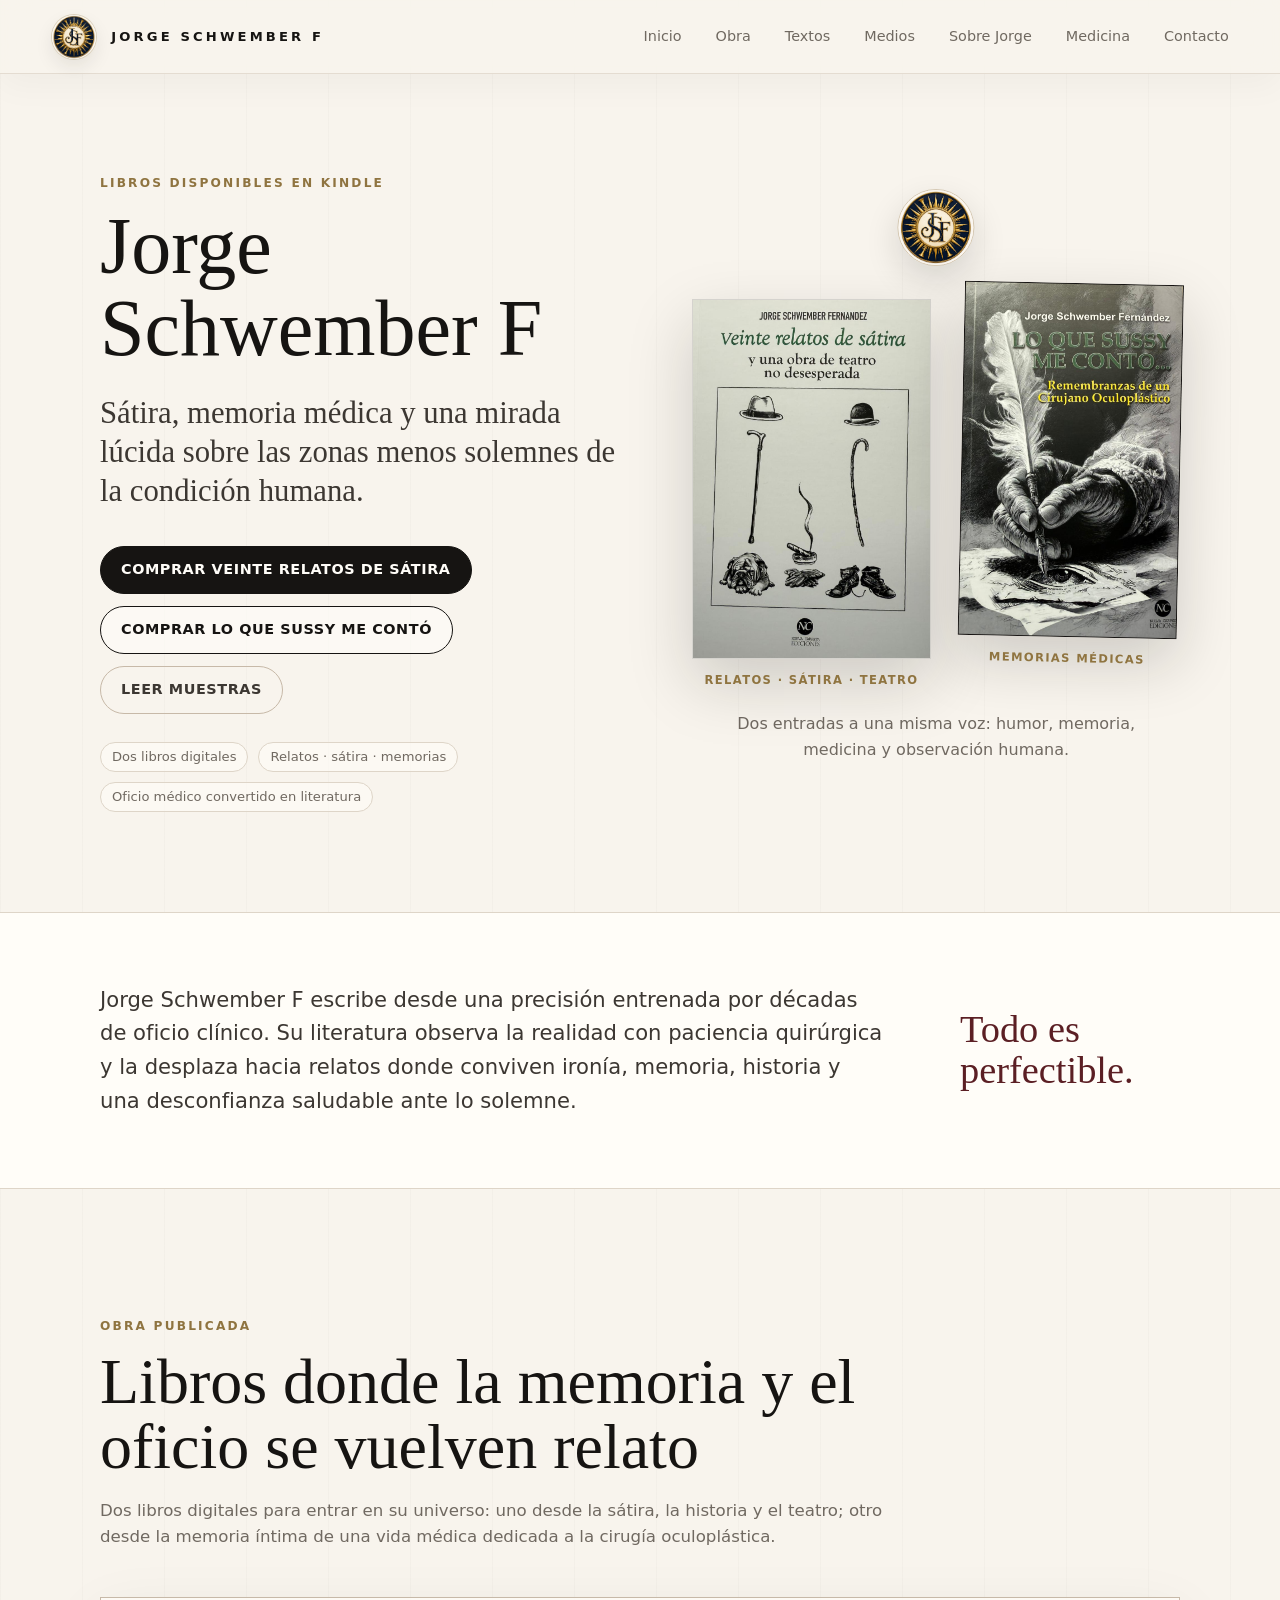
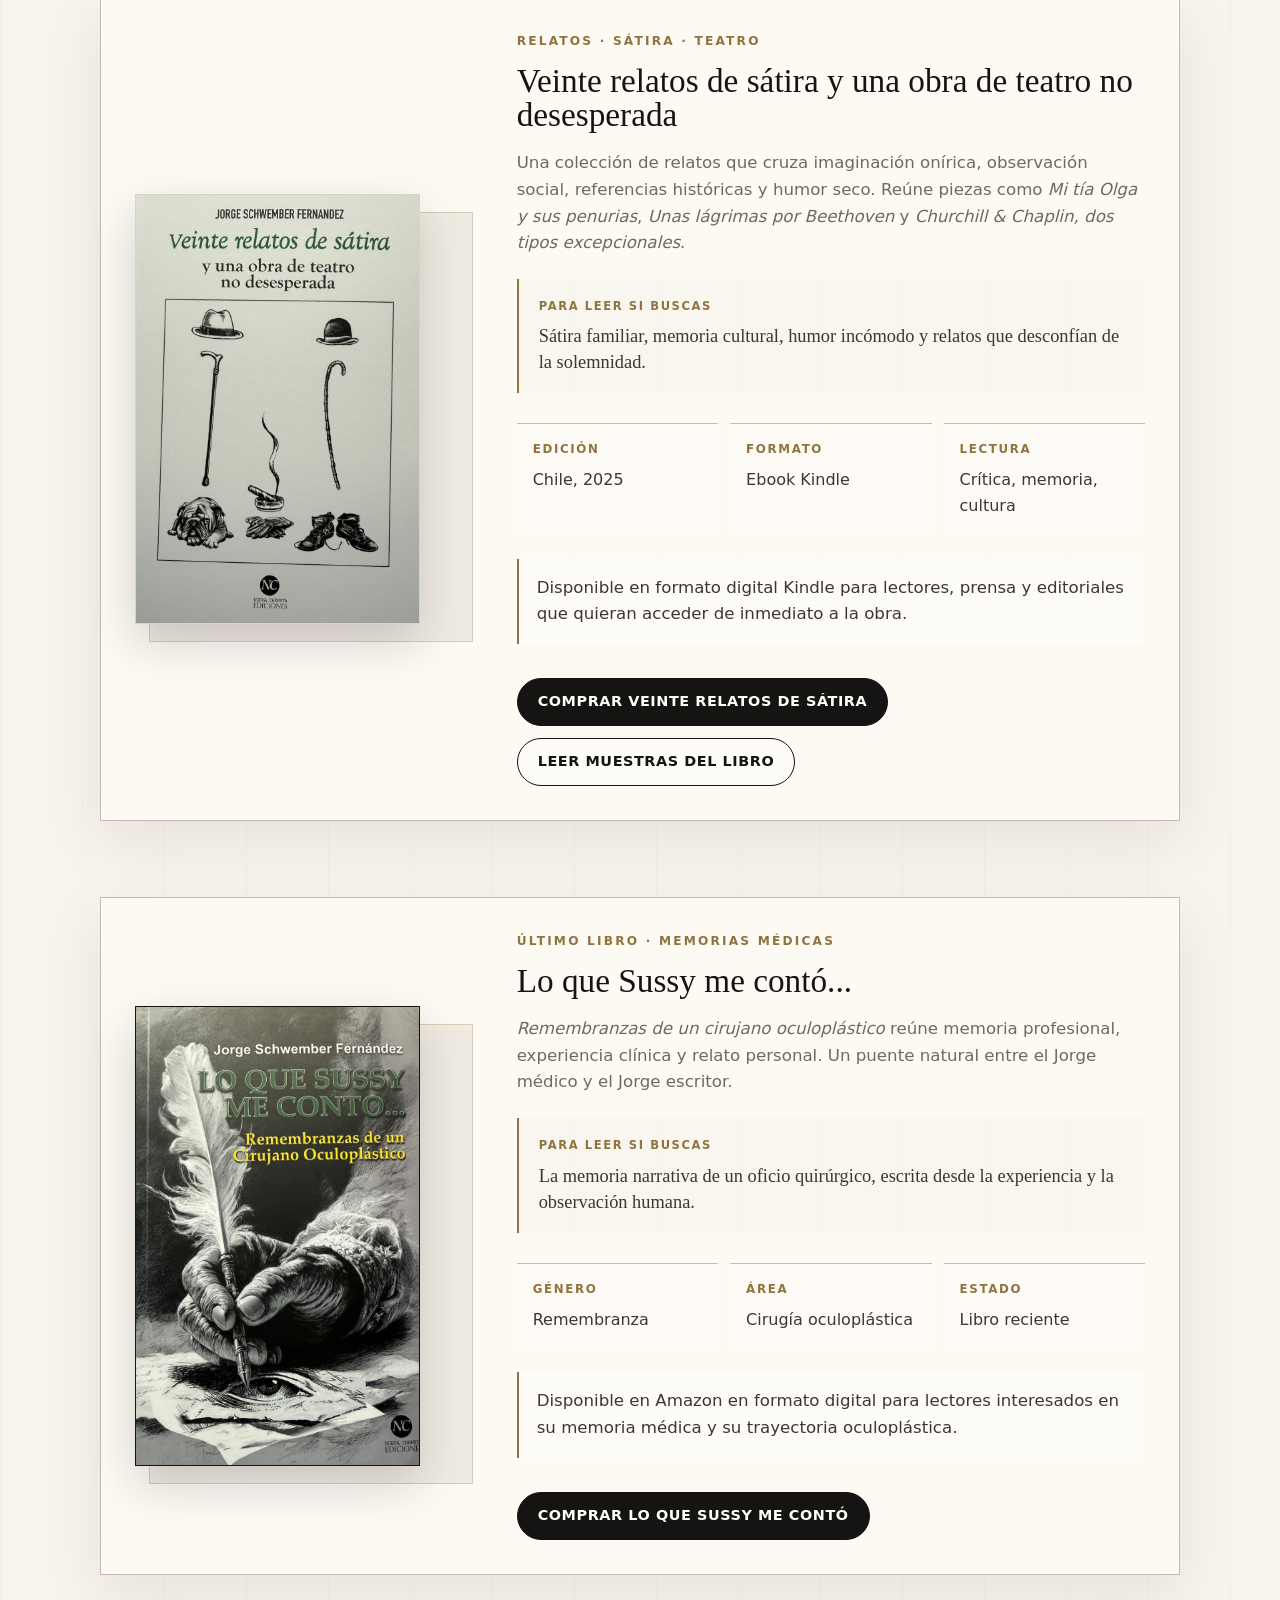
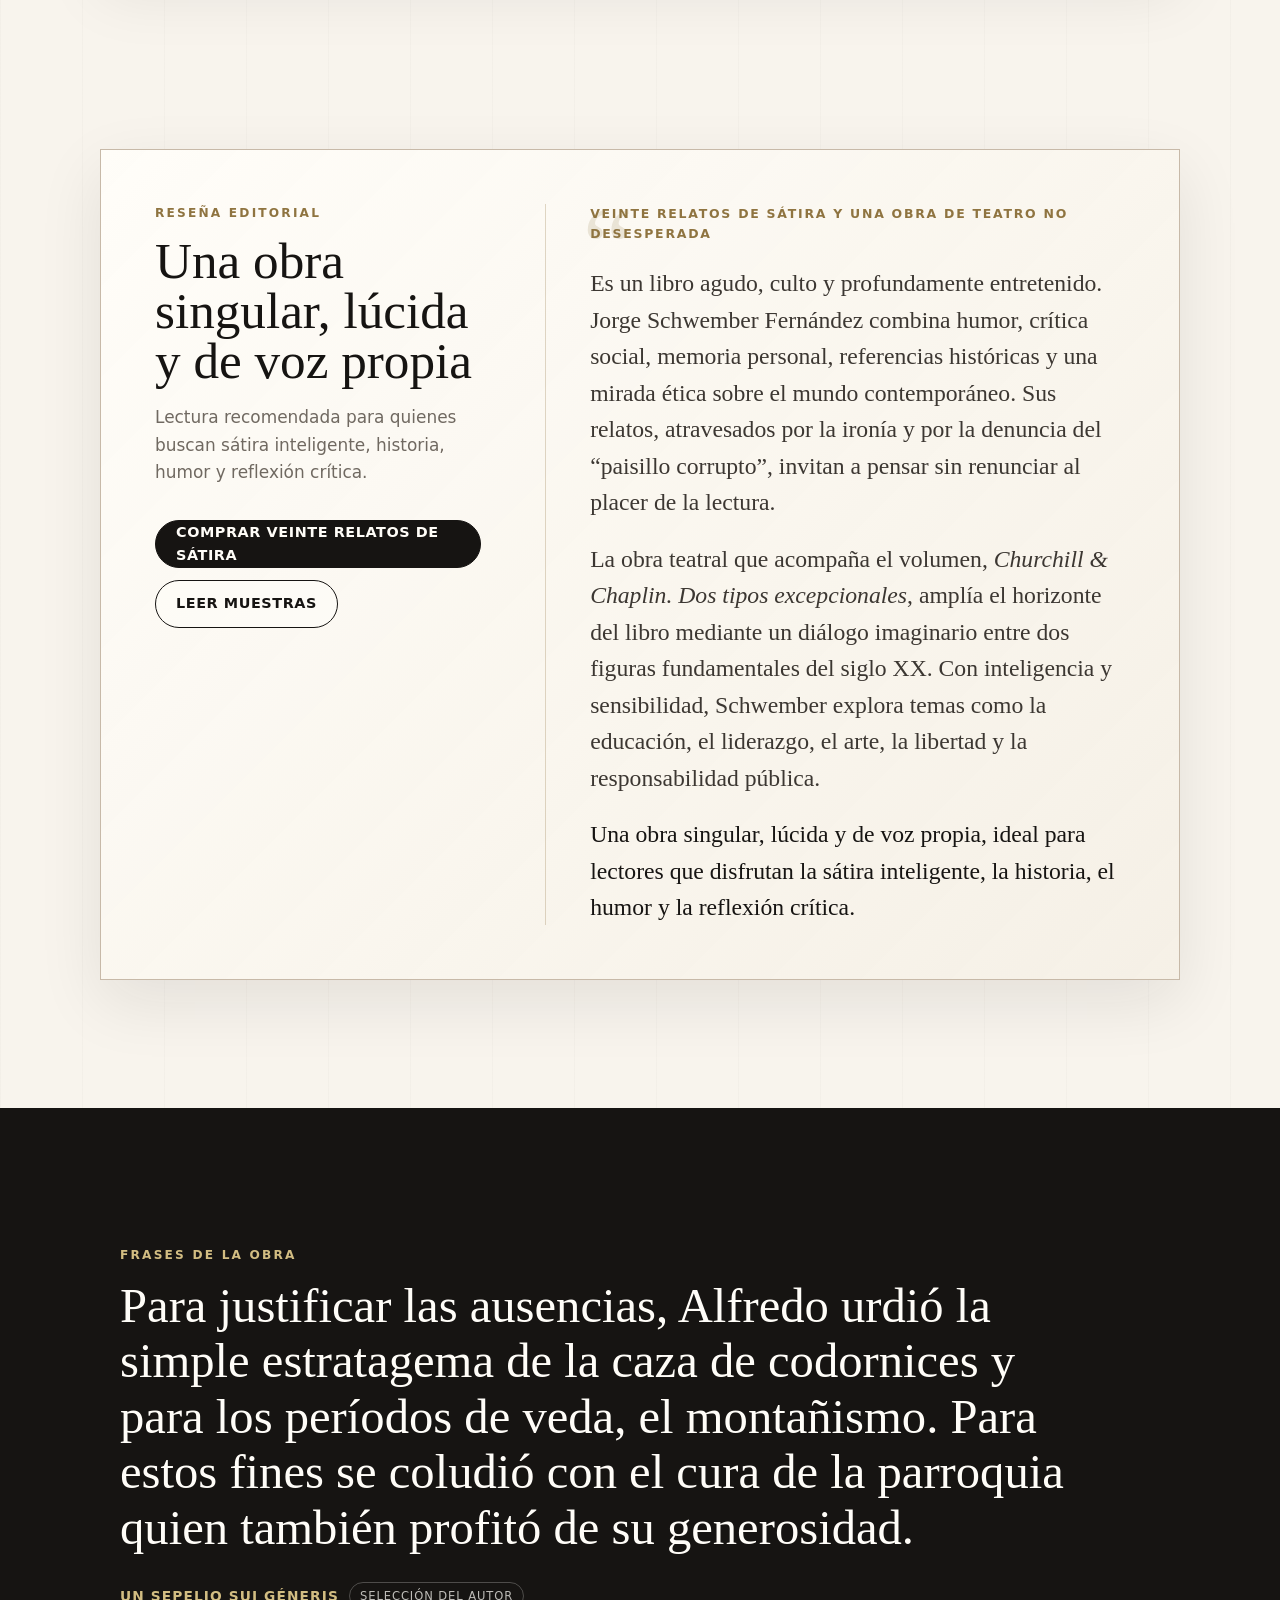
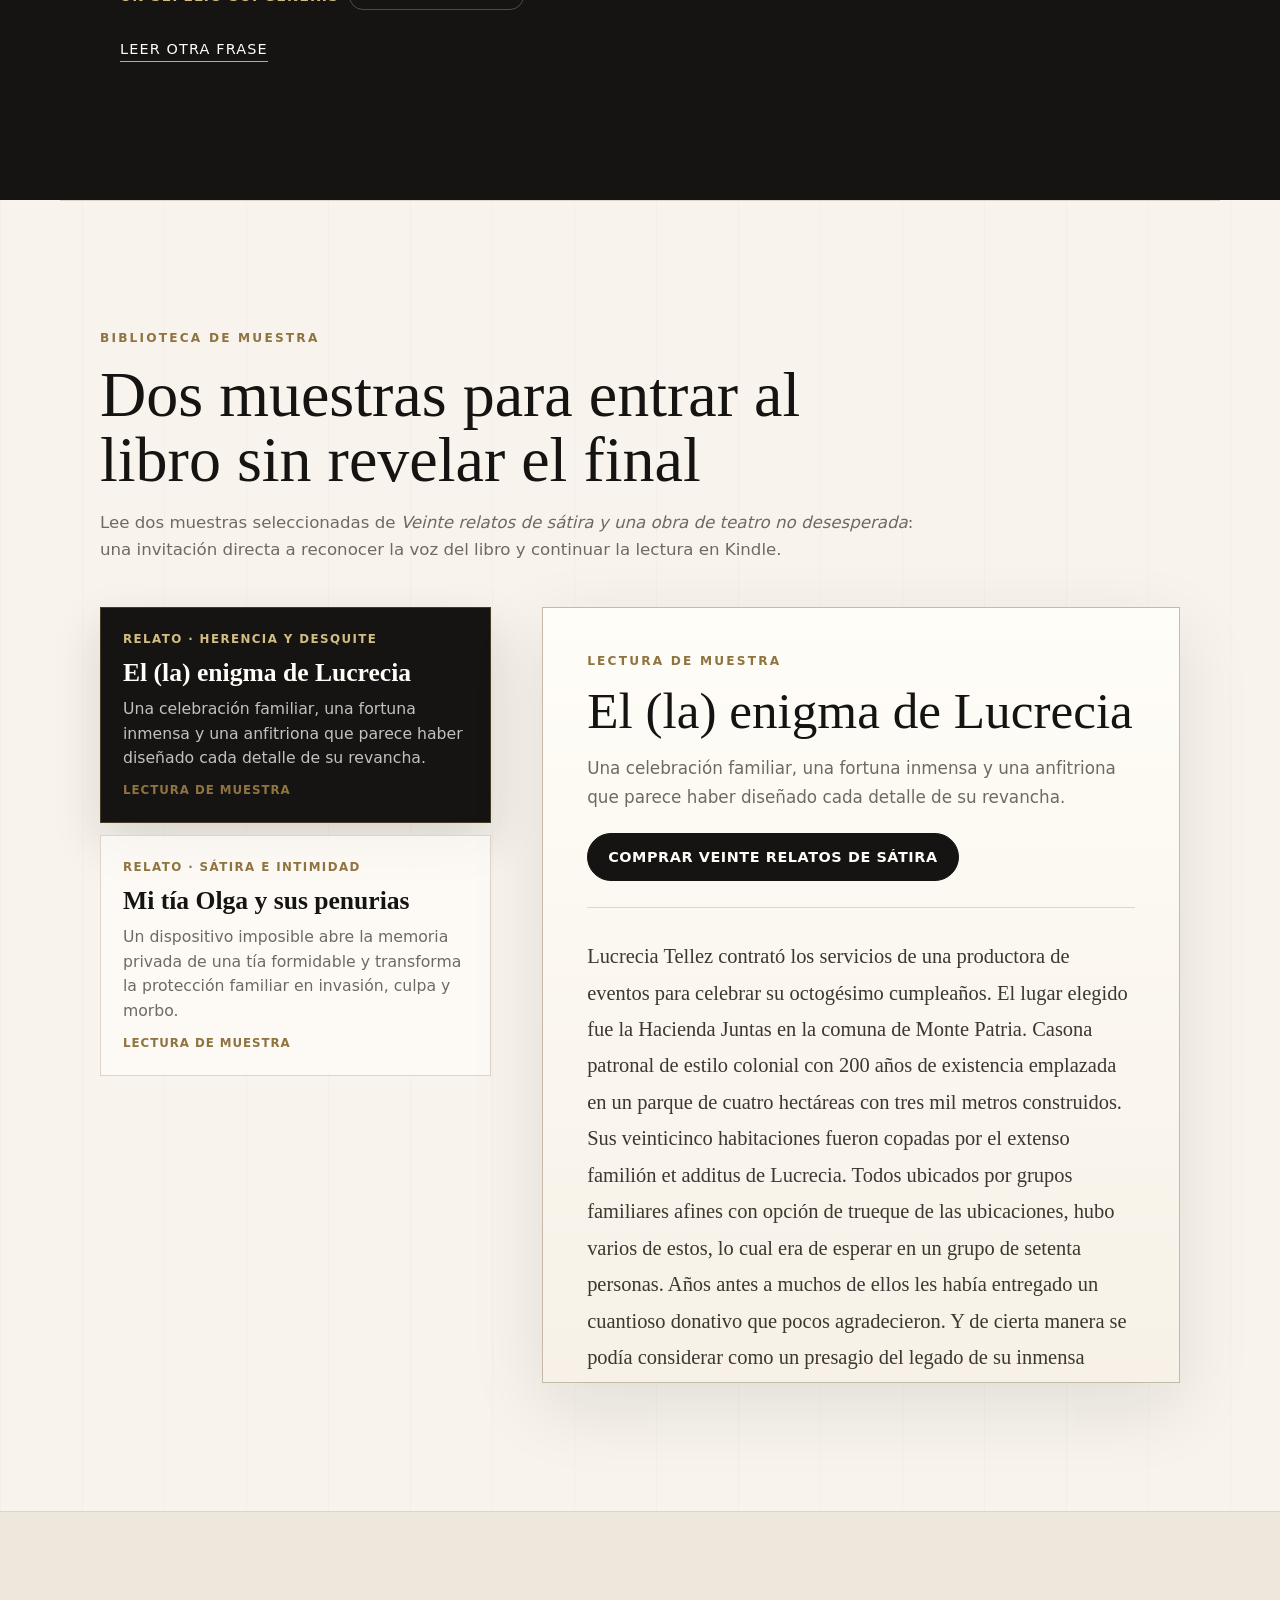
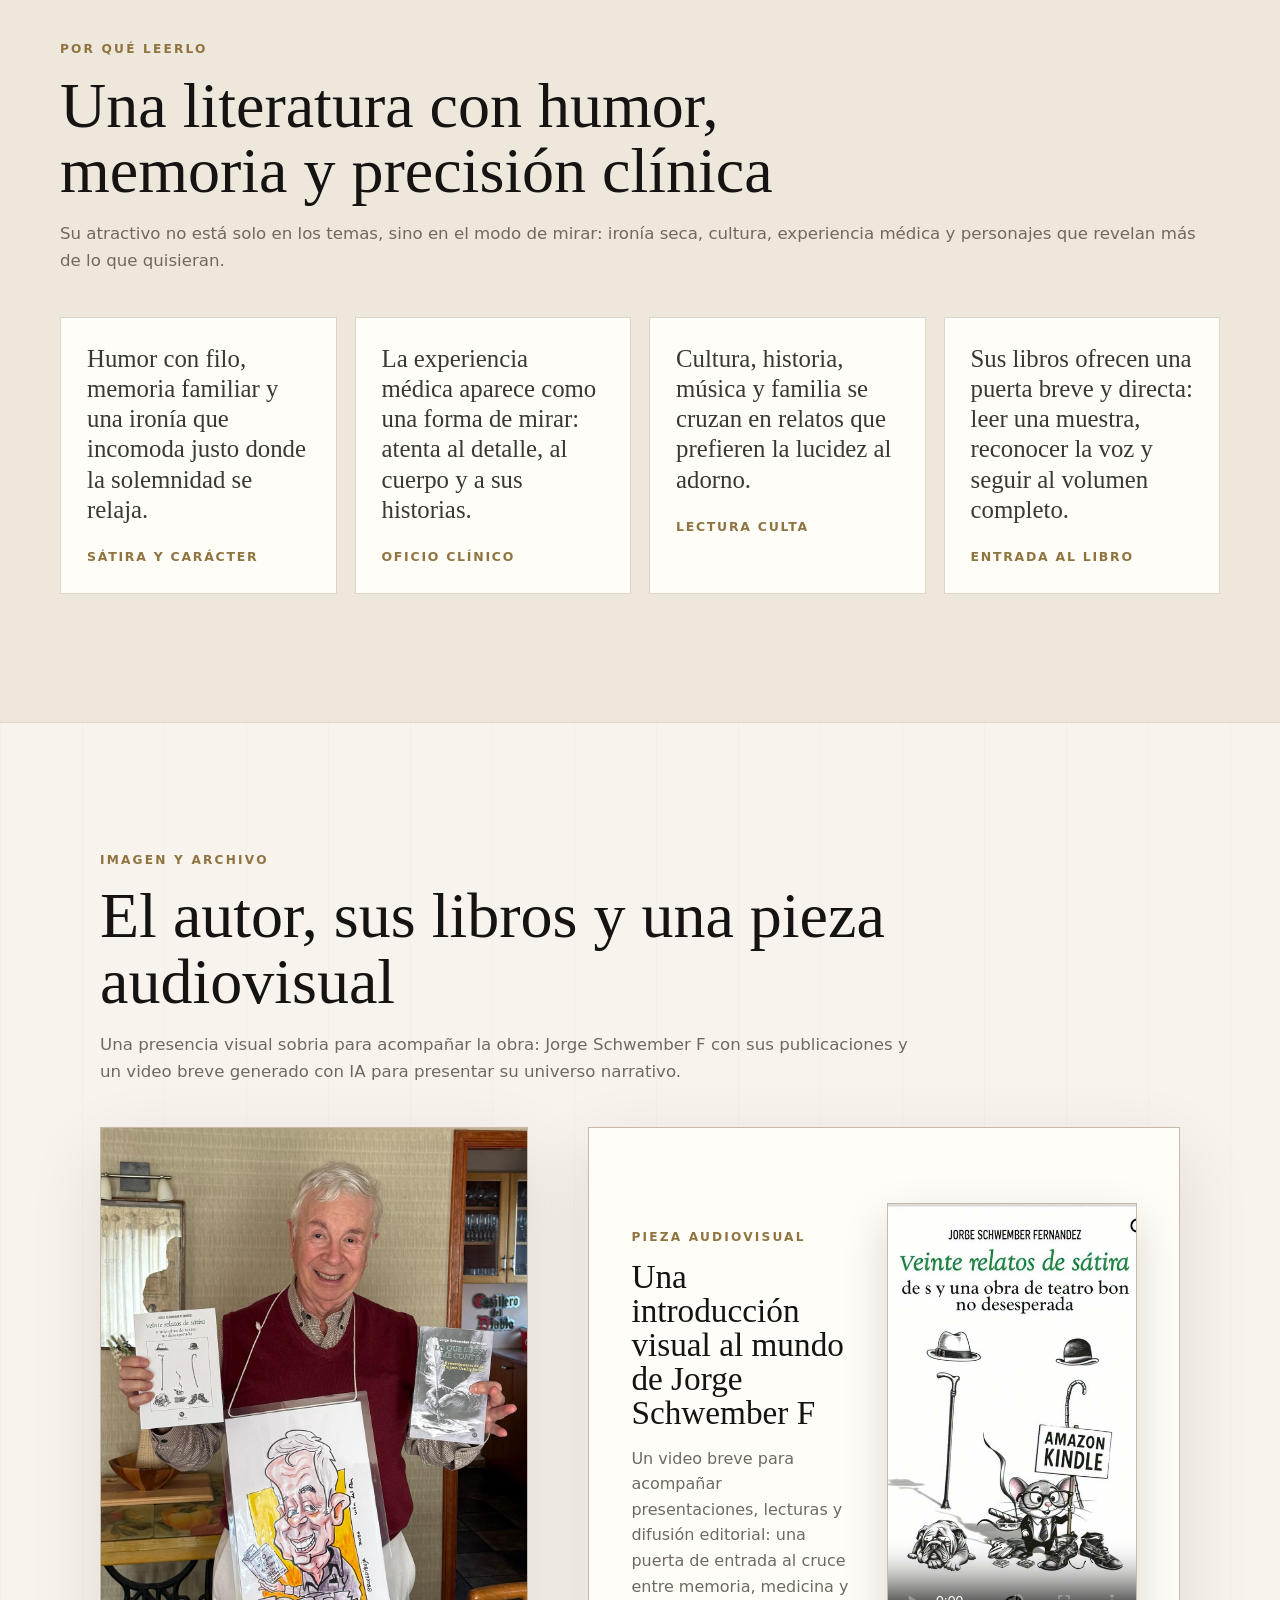
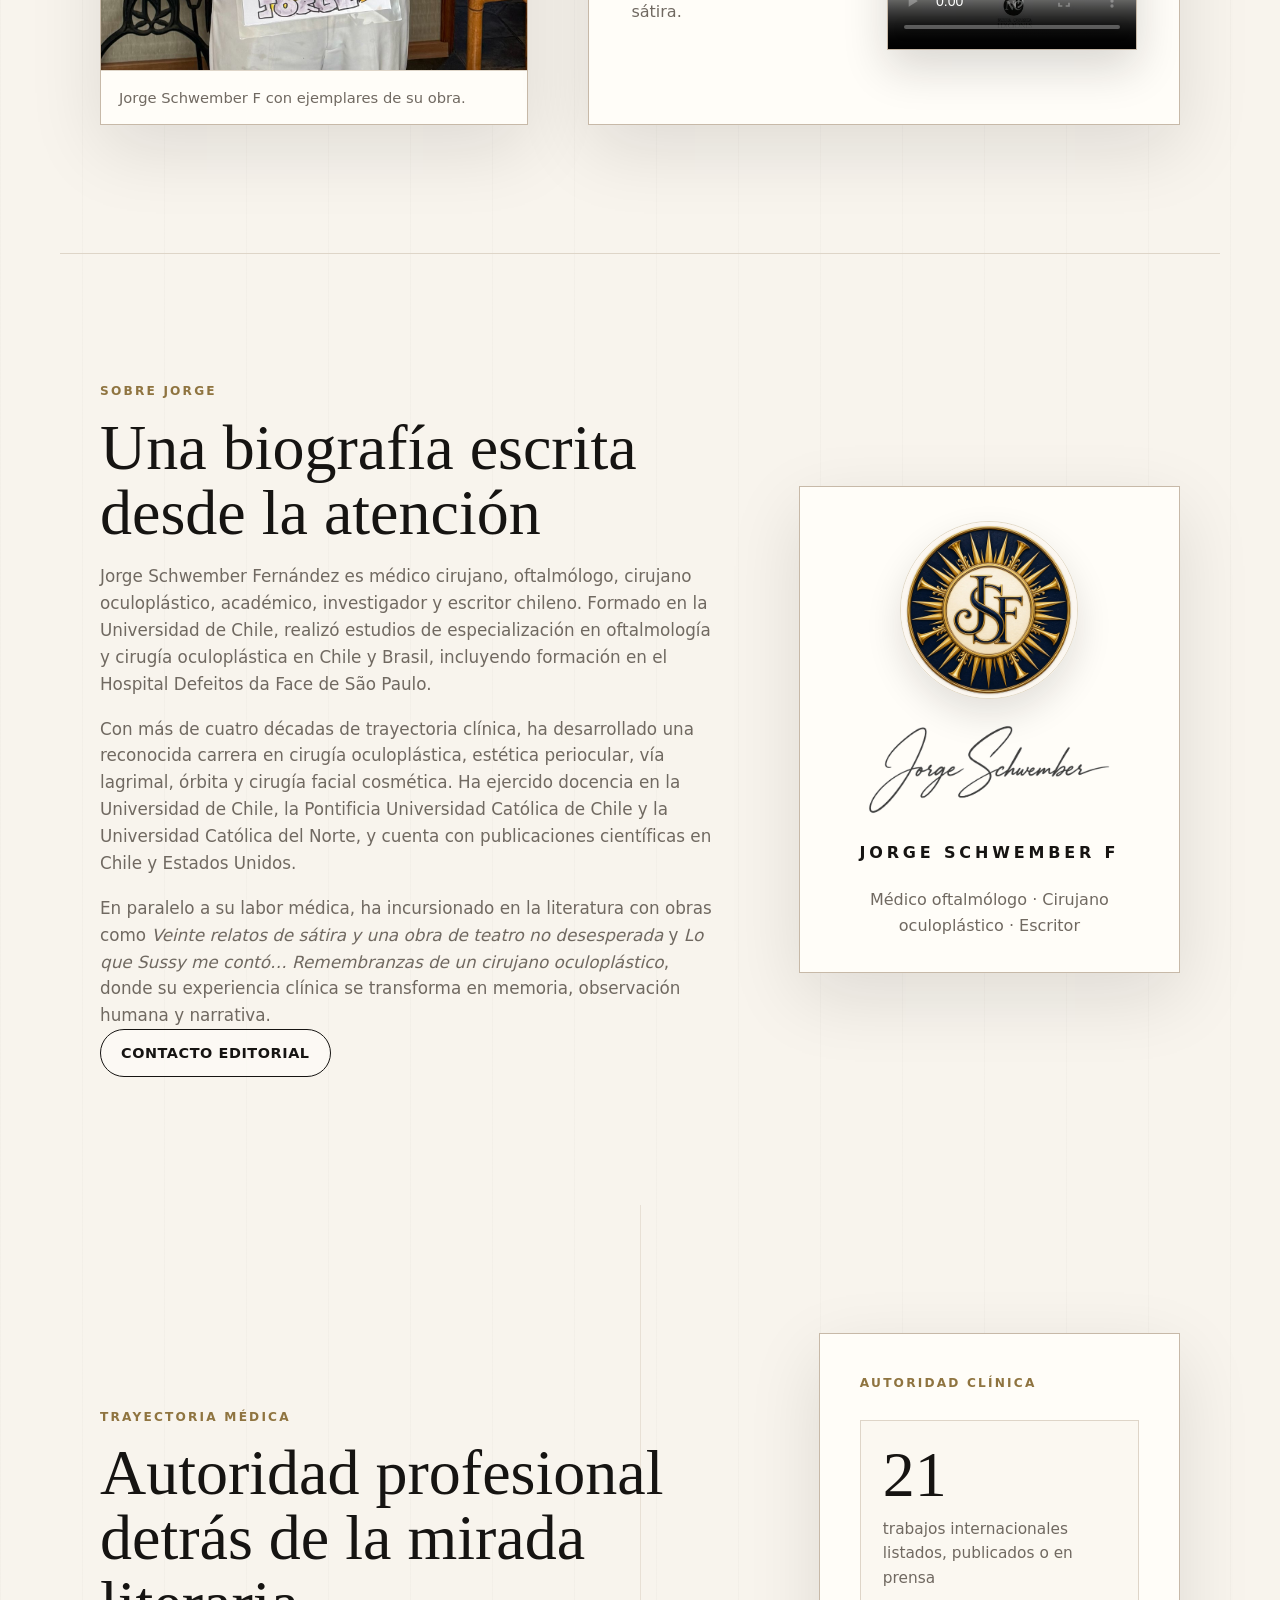
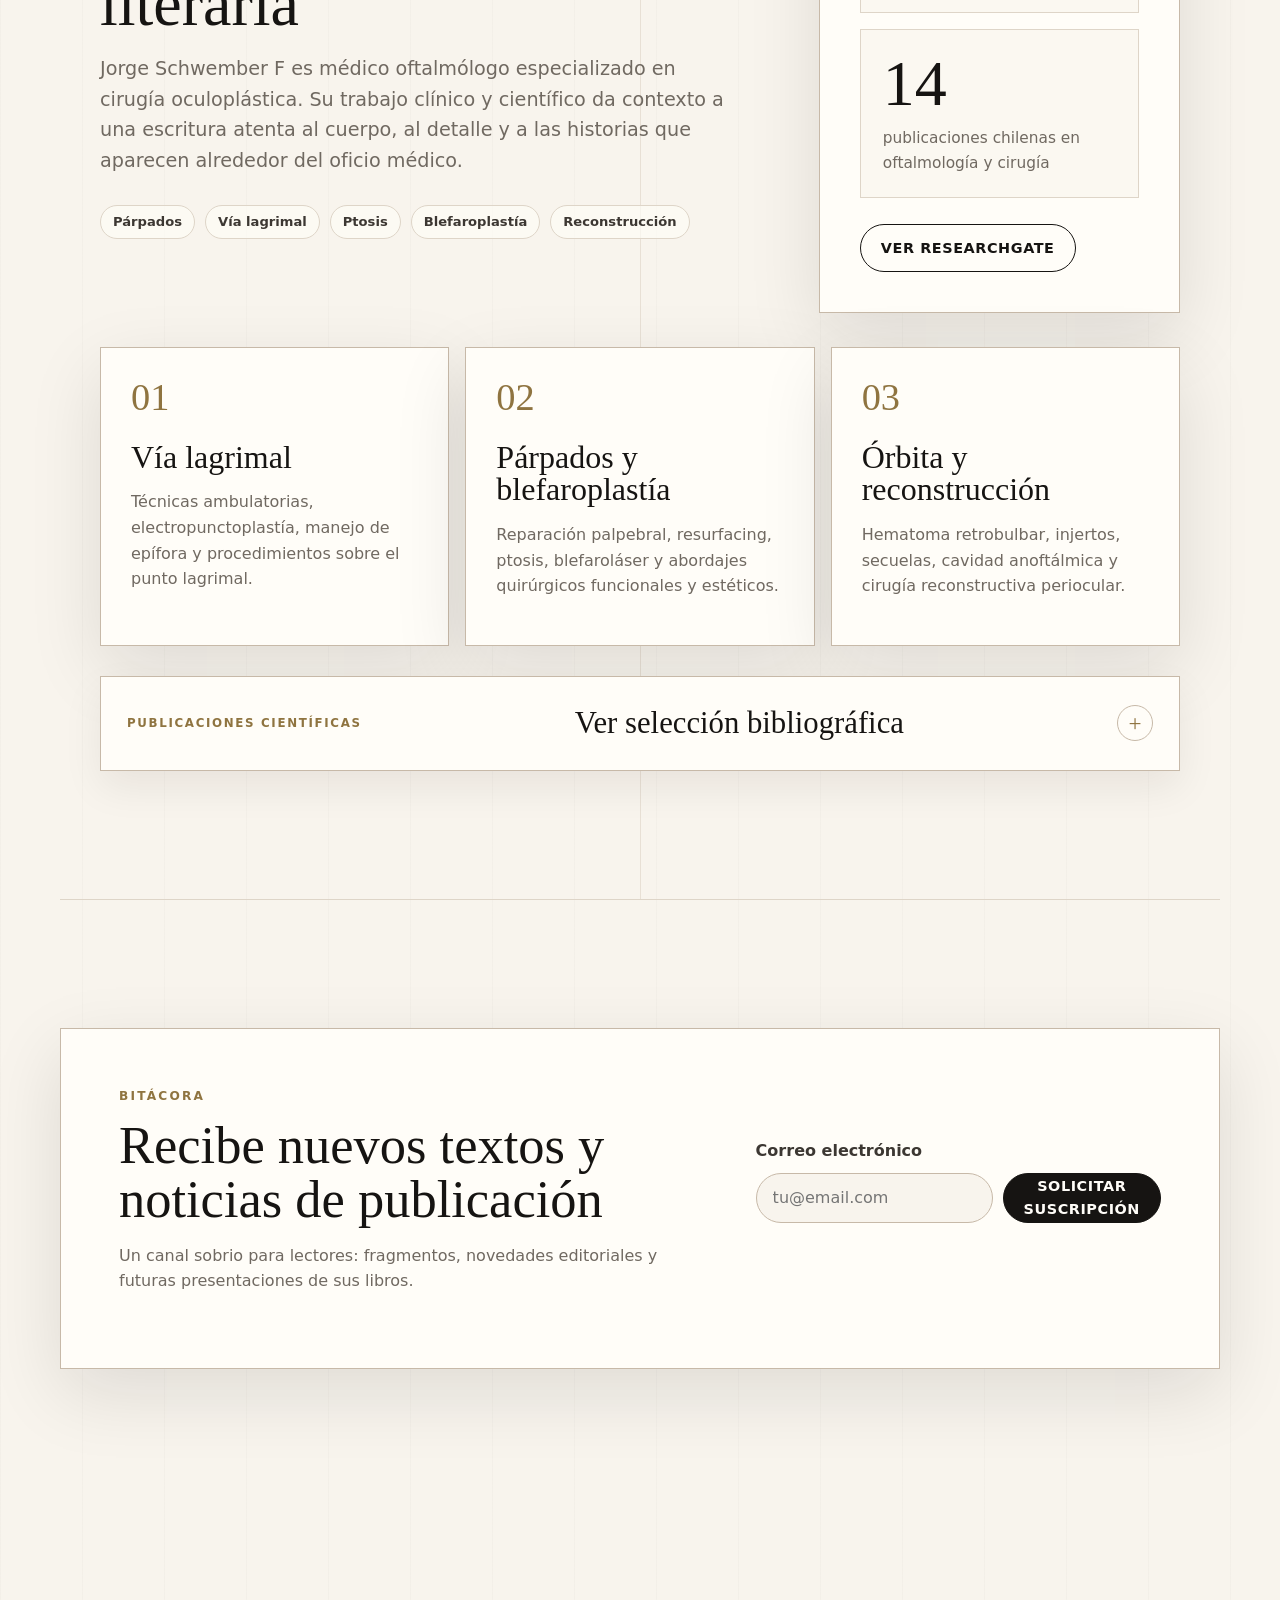
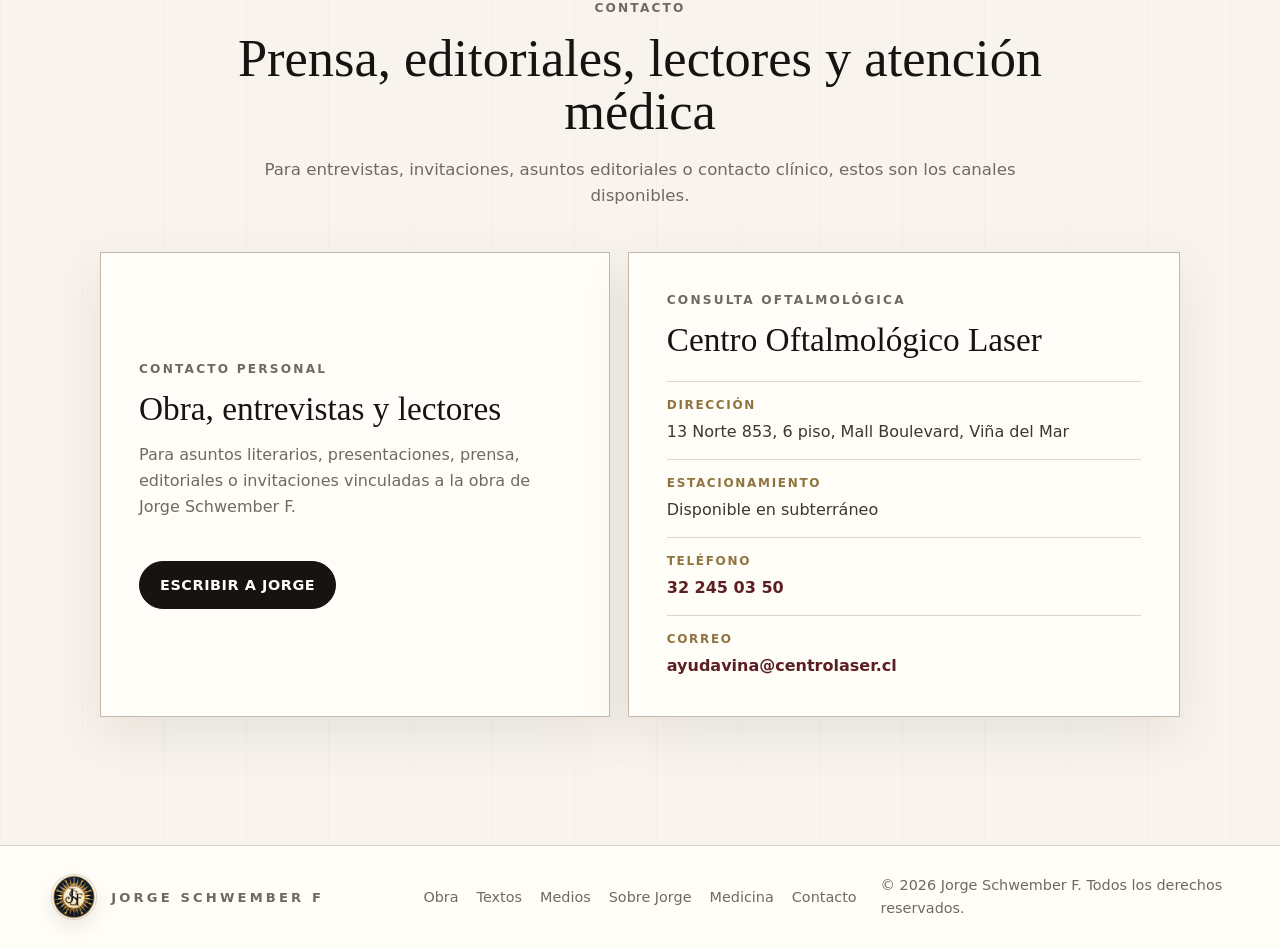
==== index.html @ b0ca4dd2 "Align story data cache version" ====
﻿<!DOCTYPE html>
<html lang="es">
  <head>
    <meta charset="UTF-8" />
    <meta name="viewport" content="width=device-width, initial-scale=1.0" />
    <title>Jorge Schwember F | Escritor y médico oftalmólogo</title>
    <meta
      name="description"
      content="Sitio oficial de Jorge Schwember F: escritor, médico oftalmólogo, cirujano oculoplástico, obra literaria, publicaciones científicas, biografía y contacto."
    />
    <meta property="og:title" content="Jorge Schwember F | Escritor y médico oftalmólogo" />
    <meta
      property="og:description"
      content="Obra literaria, trayectoria médica, publicaciones científicas, biografía y contacto de Jorge Schwember F."
    />
    <meta property="og:type" content="website" />
    <meta property="og:locale" content="es_CL" />
    <meta property="og:image" content="assets/jorge-schwember-portrait-final.jpeg" />
    <meta name="twitter:card" content="summary" />
    <meta name="theme-color" content="#f8f4ed" />
    <link rel="stylesheet" href="styles.css?v=20260527-single-preview-cta" />
  </head>
  <body>
    <a class="skip-link" href="#contenido">Saltar al contenido</a>
    <header class="site-header">
      <a class="brand" href="#inicio" aria-label="Jorge Schwember F, inicio">
        <img
          class="emblem-img brand-emblem"
          src="assets/jorge-schwember-jsf-emblem.jpg"
          alt=""
          width="1254"
          height="1254"
          decoding="async"
        />
        <span class="brand-name">Jorge Schwember F</span>
      </a>

      <button
        class="nav-toggle"
        type="button"
        aria-expanded="false"
        aria-controls="site-nav"
        aria-label="Abrir menú"
      >
        <span aria-hidden="true"></span>
        <span aria-hidden="true"></span>
        <span aria-hidden="true"></span>
      </button>

      <nav class="site-nav" id="site-nav" aria-label="Navegación principal">
        <a href="#inicio">Inicio</a>
        <a href="#obra">Obra</a>
        <a href="#textos">Textos</a>
        <a href="#medios">Medios</a>
        <a href="#sobre-jorge">Sobre Jorge</a>
        <a href="#medicina">Medicina</a>
        <a href="#contacto">Contacto</a>
      </nav>
    </header>

    <main id="contenido">
      <section class="hero" id="inicio">
        <div class="hero-copy reveal">
          <p class="eyebrow">Libros disponibles en Kindle</p>
          <h1>Jorge <span>Schwember F</span></h1>
          <p class="hero-lede">
            Sátira, memoria médica y una mirada lúcida sobre las zonas menos solemnes de la
            condición humana.
          </p>
          <div class="hero-actions" aria-label="Acciones principales">
            <a
              class="button primary"
              href="https://www.amazon.com/Veinte-relatos-s%C3%A1tira-teatro-desesperada-ebook/dp/B0FPBJP8Z6"
              target="_blank"
              rel="noopener noreferrer"
            >
              Comprar Veinte relatos de sátira
            </a>
            <a
              class="button secondary"
              href="https://www.amazon.com/-/es/Jorge-Schwember-ebook/dp/B0GDJ3X74S"
              target="_blank"
              rel="noopener noreferrer"
            >
              Comprar Lo que Sussy me contó
            </a>
            <a class="button quiet" href="#textos">Leer muestras</a>
          </div>
          <div class="hero-meta" aria-label="Datos destacados">
            <span>Dos libros digitales</span>
            <span>Relatos · sátira · memorias</span>
            <span>Oficio médico convertido en literatura</span>
          </div>
        </div>

        <div class="hero-books reveal" aria-label="Libros publicados">
          <img
            class="emblem-img hero-emblem"
            src="assets/jorge-schwember-jsf-emblem.jpg"
            alt=""
            width="1254"
            height="1254"
            decoding="async"
            fetchpriority="high"
          />
          <div class="hero-cover-stack">
            <figure class="hero-book hero-book-primary">
              <img
                src="assets/veinte-relatos-portada.jpeg"
                alt="Portada de Veinte relatos de sátira y una obra de teatro no desesperada"
                width="847"
                height="1280"
                fetchpriority="high"
              />
              <figcaption>Relatos · sátira · teatro</figcaption>
            </figure>
            <figure class="hero-book hero-book-secondary">
              <img
                src="assets/lo-que-sussy-portada.jpeg"
                alt="Portada de Lo que Sussy me contó"
                width="791"
                height="1280"
                fetchpriority="high"
              />
              <figcaption>Memorias médicas</figcaption>
            </figure>
          </div>
          <p>Dos entradas a una misma voz: humor, memoria, medicina y observación humana.</p>
        </div>
      </section>

      <section class="intro-section" aria-label="Presentación">
        <div class="intro-inner reveal">
          <p>
            Jorge Schwember F escribe desde una precisión entrenada por décadas de oficio clínico.
            Su literatura observa la realidad con paciencia quirúrgica y la desplaza hacia relatos
            donde conviven ironía, memoria, historia y una desconfianza saludable ante lo solemne.
          </p>
          <p class="intro-note">Todo es perfectible.</p>
        </div>
      </section>

      <section class="section book-section" id="obra">
        <span class="anchor-alias" id="taller" aria-hidden="true"></span>
        <div class="section-heading reveal">
          <p class="eyebrow">Obra publicada</p>
          <h2>Libros donde la memoria y el oficio se vuelven relato</h2>
          <p>
            Dos libros digitales para entrar en su universo: uno desde la sátira, la historia y el
            teatro; otro desde la memoria íntima de una vida médica dedicada a la cirugía
            oculoplástica.
          </p>
        </div>

        <div class="books-grid">
          <article class="book-card reveal">
            <figure class="book-image">
              <img
                src="assets/veinte-relatos-portada.jpeg"
                alt="Portada del libro Veinte relatos de sátira y una obra de teatro no desesperada"
                width="847"
                height="1280"
                loading="lazy"
              />
            </figure>
            <div class="book-copy">
              <p class="eyebrow">Relatos · sátira · teatro</p>
              <h3>Veinte relatos de sátira y una obra de teatro no desesperada</h3>
              <p>
                Una colección de relatos que cruza imaginación onírica, observación social,
                referencias históricas y humor seco. Reúne piezas como <em>Mi tía Olga y sus
                penurias</em>, <em>Unas lágrimas por Beethoven</em> y <em>Churchill &amp; Chaplin,
                dos tipos excepcionales</em>.
              </p>
              <div class="reader-promise">
                <span>Para leer si buscas</span>
                <p>Sátira familiar, memoria cultural, humor incómodo y relatos que desconfían de la solemnidad.</p>
              </div>
              <dl class="book-meta" aria-label="Datos de Veinte relatos de sátira">
                <div>
                  <dt>Edición</dt>
                  <dd>Chile, 2025</dd>
                </div>
                <div>
                  <dt>Formato</dt>
                  <dd>Ebook Kindle</dd>
                </div>
                <div>
                  <dt>Lectura</dt>
                  <dd>Crítica, memoria, cultura</dd>
                </div>
              </dl>
              <p class="purchase-note">
                Disponible en formato digital Kindle para lectores, prensa y editoriales que quieran
                acceder de inmediato a la obra.
              </p>
              <div class="button-row">
                <a
                  class="button primary"
                  href="https://www.amazon.com/Veinte-relatos-s%C3%A1tira-teatro-desesperada-ebook/dp/B0FPBJP8Z6"
                  target="_blank"
                  rel="noopener noreferrer"
                  aria-label="Comprar Veinte relatos de sátira en Amazon, se abre en una pestaña nueva"
                >
                  Comprar Veinte relatos de sátira
                </a>
                <a class="button secondary" href="#textos">Leer muestras del libro</a>
              </div>
            </div>
          </article>

          <article class="book-card reveal">
            <figure class="book-image book-image-dark">
              <img
                src="assets/lo-que-sussy-portada.jpeg"
                alt="Portada del libro Lo que Sussy me contó"
                width="791"
                height="1280"
                loading="lazy"
              />
            </figure>
            <div class="book-copy">
              <p class="eyebrow">Último libro · memorias médicas</p>
              <h3>Lo que Sussy me contó...</h3>
              <p>
                <em>Remembranzas de un cirujano oculoplástico</em> reúne memoria profesional,
                experiencia clínica y relato personal. Un puente natural entre el Jorge médico y el
                Jorge escritor.
              </p>
              <div class="reader-promise">
                <span>Para leer si buscas</span>
                <p>La memoria narrativa de un oficio quirúrgico, escrita desde la experiencia y la observación humana.</p>
              </div>
              <dl class="book-meta" aria-label="Datos de Lo que Sussy me contó">
                <div>
                  <dt>Género</dt>
                  <dd>Remembranza</dd>
                </div>
                <div>
                  <dt>Área</dt>
                  <dd>Cirugía oculoplástica</dd>
                </div>
                <div>
                  <dt>Estado</dt>
                  <dd>Libro reciente</dd>
                </div>
              </dl>
              <p class="purchase-note">
                Disponible en Amazon en formato digital para lectores interesados en su memoria
                médica y su trayectoria oculoplástica.
              </p>
              <div class="button-row">
                <a
                  class="button primary"
                  href="https://www.amazon.com/-/es/Jorge-Schwember-ebook/dp/B0GDJ3X74S"
                  target="_blank"
                  rel="noopener noreferrer"
                  aria-label="Comprar Lo que Sussy me contó en Amazon, se abre en una pestaña nueva"
                >
                  Comprar Lo que Sussy me contó
                </a>
              </div>
            </div>
          </article>
        </div>
      </section>

      <section class="section review-section" id="resenas">
        <div class="review-panel reveal" aria-label="Reseña editorial de Veinte relatos">
          <div class="review-aside">
            <p class="eyebrow">Reseña editorial</p>
            <h2>Una obra singular, lúcida y de voz propia</h2>
            <p>
              Lectura recomendada para quienes buscan sátira inteligente, historia, humor y
              reflexión crítica.
            </p>
            <div class="button-row">
              <a
                class="button primary"
                href="https://www.amazon.com/Veinte-relatos-s%C3%A1tira-teatro-desesperada-ebook/dp/B0FPBJP8Z6"
                target="_blank"
                rel="noopener noreferrer"
              >
                Comprar Veinte relatos de sátira
              </a>
              <a class="button secondary" href="#textos">Leer muestras</a>
            </div>
          </div>

          <article class="review-copy">
            <p class="review-book-title">Veinte relatos de sátira y una obra de teatro no desesperada</p>
            <p>
              Es un libro agudo, culto y profundamente entretenido. Jorge Schwember Fernández
              combina humor, crítica social, memoria personal, referencias históricas y una mirada
              ética sobre el mundo contemporáneo. Sus relatos, atravesados por la ironía y por la
              denuncia del “paisillo corrupto”, invitan a pensar sin renunciar al placer de la
              lectura.
            </p>
            <p>
              La obra teatral que acompaña el volumen, <em>Churchill &amp; Chaplin. Dos tipos
              excepcionales</em>, amplía el horizonte del libro mediante un diálogo imaginario entre
              dos figuras fundamentales del siglo XX. Con inteligencia y sensibilidad, Schwember
              explora temas como la educación, el liderazgo, el arte, la libertad y la
              responsabilidad pública.
            </p>
            <p>
              Una obra singular, lúcida y de voz propia, ideal para lectores que disfrutan la sátira
              inteligente, la historia, el humor y la reflexión crítica.
            </p>
          </article>
        </div>
      </section>

      <section class="quote-section" id="fragmento">
        <div class="quote-inner reveal">
          <p class="eyebrow">Frases de la obra</p>
          <blockquote id="featured-quote" aria-live="polite">
            ¿De dónde vienes?
            Del paisillo corrupto.
            Hay tantos, ¿cuál?
            De uno de esos... no me atreví a singularizarlo.
          </blockquote>
          <div class="quote-source-row" aria-live="polite">
            <cite id="featured-quote-source">Cuento para taller literario</cite>
            <span id="featured-quote-kind">Selección del autor</span>
          </div>
          <button class="text-button" type="button" id="quote-button">
            Leer otra frase
          </button>
        </div>
      </section>

      <section class="section texts-section" id="textos">
        <span class="anchor-alias" id="videos" aria-hidden="true"></span>
        <div class="section-heading reveal">
          <p class="eyebrow">Biblioteca de muestra</p>
          <h2>Dos muestras para entrar al libro sin revelar el final</h2>
          <p>
            Lee dos muestras seleccionadas de <em>Veinte relatos de sátira y una obra de teatro no
            desesperada</em>: una invitación directa a reconocer la voz del libro y continuar la
            lectura en Kindle.
          </p>
        </div>
        <div class="story-library" id="story-library" aria-live="polite"></div>
      </section>

      <section class="press-section" aria-label="Claves de lectura">
        <div class="section-heading reveal">
          <p class="eyebrow">Por qué leerlo</p>
          <h2>Una literatura con humor, memoria y precisión clínica</h2>
          <p>
            Su atractivo no está solo en los temas, sino en el modo de mirar: ironía seca,
            cultura, experiencia médica y personajes que revelan más de lo que quisieran.
          </p>
        </div>
        <div class="testimonial-grid" id="testimonials" aria-live="polite"></div>
      </section>

      <section class="section media-section" id="medios">
        <div class="section-heading reveal">
          <p class="eyebrow">Imagen y archivo</p>
          <h2>El autor, sus libros y una pieza audiovisual</h2>
          <p>
            Una presencia visual sobria para acompañar la obra: Jorge Schwember F con sus
            publicaciones y un video breve generado con IA para presentar su universo narrativo.
          </p>
        </div>

        <div class="media-grid">
          <figure class="portrait-card reveal">
            <img
              src="assets/jorge-schwember-portrait-final.jpeg"
              alt="Jorge Schwember F sosteniendo sus libros y una caricatura"
              width="1260"
              height="1600"
              loading="lazy"
            />
            <figcaption>Jorge Schwember F con ejemplares de su obra.</figcaption>
          </figure>

          <article class="video-card reveal">
            <div class="video-copy">
              <p class="eyebrow">Pieza audiovisual</p>
              <h3>Una introducción visual al mundo de Jorge Schwember F</h3>
              <p>
                Un video breve para acompañar presentaciones, lecturas y difusión editorial: una
                puerta de entrada al cruce entre memoria, medicina y sátira.
              </p>
            </div>
            <video
              class="author-video"
              src="assets/jorge-schwember-ai-video.mp4"
              poster="assets/jorge-schwember-video-poster.jpg"
              controls
              playsinline
              preload="metadata"
              width="464"
              height="832"
            >
              Tu navegador no puede reproducir este video.
            </video>
          </article>
        </div>
      </section>

      <section class="section about-section" id="sobre-jorge">
        <div class="about-copy reveal">
          <p class="eyebrow">Sobre Jorge</p>
          <h2>Una biografía escrita desde la atención</h2>
          <p>
            Jorge Schwember Fernández es médico cirujano, oftalmólogo, cirujano oculoplástico,
            académico, investigador y escritor chileno. Formado en la Universidad de Chile, realizó
            estudios de especialización en oftalmología y cirugía oculoplástica en Chile y Brasil,
            incluyendo formación en el Hospital Defeitos da Face de São Paulo.
          </p>
          <p>
            Con más de cuatro décadas de trayectoria clínica, ha desarrollado una reconocida carrera
            en cirugía oculoplástica, estética periocular, vía lagrimal, órbita y cirugía facial
            cosmética. Ha ejercido docencia en la Universidad de Chile, la Pontificia Universidad
            Católica de Chile y la Universidad Católica del Norte, y cuenta con publicaciones
            científicas en Chile y Estados Unidos.
          </p>
          <p>
            En paralelo a su labor médica, ha incursionado en la literatura con obras como
            <em>Veinte relatos de sátira y una obra de teatro no desesperada</em> y
            <em>Lo que Sussy me contó… Remembranzas de un cirujano oculoplástico</em>, donde su
            experiencia clínica se transforma en memoria, observación humana y narrativa.
          </p>
          <a class="button secondary" href="#contacto">Contacto editorial</a>
        </div>

        <aside class="author-card reveal" aria-label="Perfil resumido">
          <img
            class="emblem-img card-emblem"
            src="assets/jorge-schwember-jsf-emblem.jpg"
            alt=""
            width="1254"
            height="1254"
            loading="lazy"
            decoding="async"
          />
          <img
            class="signature-image"
            src="assets/jorge-schwember-logo-cropped.png"
            alt="Firma de Jorge Schwember F"
            width="1316"
            height="509"
            loading="lazy"
          />
          <p class="author-card-name">JORGE SCHWEMBER F</p>
          <p>Médico oftalmólogo · Cirujano oculoplástico · Escritor</p>
        </aside>
      </section>

      <section class="section medical-section" id="medicina">
        <div class="medical-hero reveal">
          <div class="medical-copy">
            <p class="eyebrow">Trayectoria médica</p>
            <h2>Autoridad profesional detrás de la mirada literaria</h2>
            <p>
              Jorge Schwember F es médico oftalmólogo especializado en cirugía oculoplástica. Su
              trabajo clínico y científico da contexto a una escritura atenta al cuerpo, al detalle
              y a las historias que aparecen alrededor del oficio médico.
            </p>
            <div class="medical-tags" aria-label="Áreas de trabajo">
              <span>Párpados</span>
              <span>Vía lagrimal</span>
              <span>Ptosis</span>
              <span>Blefaroplastía</span>
              <span>Reconstrucción</span>
            </div>
          </div>

          <aside class="medical-index-card" aria-label="Resumen bibliográfico">
            <p class="index-label">Autoridad clínica</p>
            <dl class="medical-stats">
              <div>
                <dt>21</dt>
                <dd>trabajos internacionales listados, publicados o en prensa</dd>
              </div>
              <div>
                <dt>14</dt>
                <dd>publicaciones chilenas en oftalmología y cirugía</dd>
              </div>
            </dl>
            <a
              class="button secondary research-button"
              href="https://www.researchgate.net/scientific-contributions/Jorge-Schwember-2126886782"
              target="_blank"
              rel="noopener noreferrer"
            >
              Ver ResearchGate
            </a>
          </aside>
        </div>

        <div class="research-areas reveal" aria-label="Líneas de investigación">
          <article>
            <span>01</span>
            <h3>Vía lagrimal</h3>
            <p>
              Técnicas ambulatorias, electropunctoplastía, manejo de epífora y procedimientos sobre
              el punto lagrimal.
            </p>
          </article>
          <article>
            <span>02</span>
            <h3>Párpados y blefaroplastía</h3>
            <p>
              Reparación palpebral, resurfacing, ptosis, blefaroláser y abordajes quirúrgicos
              funcionales y estéticos.
            </p>
          </article>
          <article>
            <span>03</span>
            <h3>Órbita y reconstrucción</h3>
            <p>
              Hematoma retrobulbar, injertos, secuelas, cavidad anoftálmica y cirugía reconstructiva
              periocular.
            </p>
          </article>
        </div>

        <details class="publication-disclosure reveal" id="publicaciones">
          <summary>
            <span>Publicaciones científicas</span>
            <strong>Ver selección bibliográfica</strong>
          </summary>
          <div class="publication-panel">
            <div class="publication-panel-head">
              <p class="eyebrow">Publicaciones destacadas</p>
              <h3>Una bibliografía con continuidad técnica</h3>
              <p>
                Selección curada de trabajos internacionales y nacionales del archivo académico de
                Jorge Schwember F.
              </p>
            </div>

            <div class="publication-list">
              <article class="publication-item">
                <span class="pub-year">2025</span>
                <div>
                  <h4>Electrothermocoagulation for Occlusion of the Lacrimal Punctum</h4>
                  <p>American Journal of Medical and Clinical Sciences</p>
                </div>
                <span class="pub-type">Vía lagrimal</span>
              </article>
              <article class="publication-item">
                <span class="pub-year">2025</span>
                <div>
                  <h4>Drainage of Retrobulbar Hematoma with 14G Intravenous Catheter</h4>
                  <p>Advance Medical and Clinical Research</p>
                </div>
                <span class="pub-type">Órbita</span>
              </article>
              <article class="publication-item">
                <span class="pub-year">2024</span>
                <div>
                  <h4>Lacrimal Electropunctoplasty: A New and Simple Technique</h4>
                  <p>International Clinical and Medical Case Reports Journal</p>
                </div>
                <span class="pub-type">Técnica</span>
              </article>
              <article class="publication-item">
                <span class="pub-year">2023</span>
                <div>
                  <h4>Objections on Using the Fasanella-Servat Operation to Repair Eyelid Ptosis</h4>
                  <p>American Journal of Cosmetic Surgery</p>
                </div>
                <span class="pub-type">Ptosis</span>
              </article>
              <article class="publication-item">
                <span class="pub-year">2022</span>
                <div>
                  <h4>Eyelid Notch Procedure for Severe Myogenic Ptosis</h4>
                  <p>Clinical Reviews &amp; Cases</p>
                </div>
                <span class="pub-type">Párpados</span>
              </article>
              <article class="publication-item">
                <span class="pub-year">2021</span>
                <div>
                  <h4>Blepharoplasty and Eyelid Resurfacing: Blepharolaser</h4>
                  <p>Journal of Clinical and Cosmetic Dermatology</p>
                </div>
                <span class="pub-type">Blefaroplastía</span>
              </article>
            </div>
          </div>

          <div class="archive-strip" aria-label="Publicaciones nacionales">
            <p class="eyebrow">Archivo chileno</p>
            <ul>
              <li>Tratamiento Quirúrgico Periférico del Espasmo Facial</li>
              <li>Experiencia en Reparación de Secuelas de Quemaduras Palpebrales</li>
              <li>Nuevo Conformador de Cavidad Anoftálmica</li>
              <li>Cirugía Ptosis Palpebral</li>
            </ul>
          </div>
        </details>
      </section>

      <section class="newsletter-section" aria-label="Newsletter">
        <div class="newsletter-inner reveal">
          <div>
            <p class="eyebrow">Bitácora</p>
            <h2>Recibe nuevos textos y noticias de publicación</h2>
            <p>
              Un canal sobrio para lectores: fragmentos, novedades editoriales y futuras
              presentaciones de sus libros.
            </p>
          </div>
          <form class="newsletter-form" id="newsletter-form" novalidate>
            <label for="email">Correo electrónico</label>
            <div class="form-row">
              <input
                id="email"
                name="email"
                type="text"
                inputmode="email"
                autocomplete="email"
                placeholder="tu@email.com"
                required
              />
              <button class="button primary" type="submit">Solicitar suscripción</button>
            </div>
            <p class="form-note" id="form-note" role="status"></p>
          </form>
        </div>
      </section>

      <section class="contact-section" id="contacto">
        <div class="section-heading contact-heading reveal">
          <p class="eyebrow">Contacto</p>
          <h2>Prensa, editoriales, lectores y atención médica</h2>
          <p>
            Para entrevistas, invitaciones, asuntos editoriales o contacto clínico, estos son los
            canales disponibles.
          </p>
        </div>

        <div class="contact-layout">
          <article class="contact-card primary-contact reveal">
            <p class="eyebrow">Contacto personal</p>
            <h3>Obra, entrevistas y lectores</h3>
            <p>
              Para asuntos literarios, presentaciones, prensa, editoriales o invitaciones vinculadas
              a la obra de Jorge Schwember F.
            </p>
            <a
              class="button primary"
              href="https://mail.google.com/mail/?view=cm&fs=1&to=horaciosch%40gmail.com&su=Contacto%20desde%20el%20sitio%20de%20Jorge%20Schwember%20F"
              target="_blank"
              rel="noopener noreferrer"
              aria-label="Escribir a Jorge Schwember F por Gmail, se abre en una pestaña nueva"
            >
              Escribir a Jorge
            </a>
          </article>

          <article class="contact-card clinic-card reveal">
            <p class="eyebrow">Consulta oftalmológica</p>
            <h3>Centro Oftalmológico Laser</h3>
            <ul class="contact-list">
              <li>
                <span>Dirección</span>
                13 Norte 853, 6 piso, Mall Boulevard, Viña del Mar
              </li>
              <li>
                <span>Estacionamiento</span>
                Disponible en subterráneo
              </li>
              <li>
                <span>Teléfono</span>
                <a href="tel:+56322450350">32 245 03 50</a>
              </li>
              <li>
                <span>Correo</span>
                <a href="mailto:ayudavina@centrolaser.cl">ayudavina@centrolaser.cl</a>
              </li>
            </ul>
          </article>
        </div>
      </section>
    </main>

    <footer class="site-footer">
      <a class="footer-brand" href="#inicio" aria-label="Volver al inicio">
        <img
          class="emblem-img footer-emblem"
          src="assets/jorge-schwember-jsf-emblem.jpg"
          alt=""
          width="1254"
          height="1254"
          loading="lazy"
          decoding="async"
        />
        <span>JORGE SCHWEMBER F</span>
      </a>
      <nav aria-label="Navegación secundaria">
        <a href="#obra">Obra</a>
        <a href="#textos">Textos</a>
        <a href="#medios">Medios</a>
        <a href="#sobre-jorge">Sobre Jorge</a>
        <a href="#medicina">Medicina</a>
        <a href="#contacto">Contacto</a>
      </nav>
      <p>© 2026 Jorge Schwember F. Todos los derechos reservados.</p>
    </footer>

    <script type="application/ld+json">
      {
        "@context": "https://schema.org",
        "@type": "Person",
        "name": "Jorge Schwember F",
        "jobTitle": "Médico oftalmólogo, cirujano oculoplástico y escritor",
        "email": "mailto:horaciosch@gmail.com",
        "knowsAbout": [
          "Cirugía oculoplástica",
          "Oftalmología",
          "Relatos",
          "Sátira",
          "Literatura"
        ],
        "worksFor": {
          "@type": "MedicalClinic",
          "name": "Centro Oftalmológico Laser",
          "address": "13 Norte 853, 6 piso, Mall Boulevard, Viña del Mar"
        }
      }
    </script>
    <script src="story-data.js?v=20260527-single-preview-cta"></script>
    <script src="script.js?v=20260527-single-preview-cta"></script>
  </body>
</html>
---- styles.css ----
:root {
  --ink: #161412;
  --ink-soft: #3c3732;
  --muted: #706961;
  --paper: #f8f4ed;
  --paper-deep: #eee7dc;
  --surface: #fffdf8;
  --line: #ded5c8;
  --line-strong: #c7b9a8;
  --gold: #8f7440;
  --burgundy: #5b1f24;
  --green: #183f34;
  --shadow: 0 24px 70px rgba(22, 20, 18, 0.11);
  --max-width: 1160px;
  --serif: Georgia, "Times New Roman", Times, serif;
  --sans: Inter, ui-sans-serif, system-ui, -apple-system, BlinkMacSystemFont, "Segoe UI", sans-serif;
}

* {
  box-sizing: border-box;
}

html {
  overflow-x: hidden;
  scroll-behavior: smooth;
}

body {
  margin: 0;
  overflow-x: hidden;
  color: var(--ink);
  background:
    linear-gradient(90deg, rgba(22, 20, 18, 0.018) 1px, transparent 1px) 0 0 / 82px 82px,
    var(--paper);
  font-family: var(--sans);
  line-height: 1.6;
  text-rendering: optimizeLegibility;
}

body.nav-open {
  overflow: hidden;
}

a {
  color: inherit;
  text-decoration: none;
}

button,
input {
  font: inherit;
}

button {
  color: inherit;
}

section[id] {
  scroll-margin-top: 92px;
}

::selection {
  color: var(--surface);
  background: var(--burgundy);
}

:focus-visible {
  outline: 3px solid rgba(143, 116, 64, 0.45);
  outline-offset: 4px;
}

.skip-link {
  position: fixed;
  top: 12px;
  left: 12px;
  z-index: 100;
  padding: 10px 14px;
  border: 1px solid var(--ink);
  background: var(--surface);
  color: var(--ink);
  font-weight: 760;
  transform: translateY(-140%);
  transition: transform 160ms ease;
}

.skip-link:focus {
  transform: translateY(0);
}

.site-header {
  position: sticky;
  top: 0;
  z-index: 20;
  display: flex;
  align-items: center;
  justify-content: space-between;
  min-height: 74px;
  padding: 12px clamp(18px, 4vw, 54px);
  border-bottom: 1px solid rgba(222, 213, 200, 0.78);
  background: rgba(248, 244, 237, 0.9);
  backdrop-filter: blur(16px);
  box-shadow: 0 12px 34px rgba(22, 20, 18, 0.035);
}

.brand,
.footer-brand {
  display: inline-flex;
  align-items: center;
  gap: 14px;
}

.brand-name,
.footer-brand span:last-child {
  font-size: 0.82rem;
  font-weight: 720;
  letter-spacing: 0.24em;
  text-transform: uppercase;
}

.emblem-img {
  display: block;
  flex: 0 0 auto;
  aspect-ratio: 1;
  border-radius: 50%;
  object-fit: cover;
}

.brand-emblem,
.footer-emblem {
  width: 46px;
  height: 46px;
  border: 1px solid rgba(143, 116, 64, 0.32);
  background: var(--surface);
  box-shadow: 0 8px 18px rgba(22, 20, 18, 0.08);
}

.site-nav {
  display: flex;
  align-items: center;
  gap: clamp(18px, 3vw, 34px);
  color: var(--muted);
  font-size: 0.9rem;
}

.site-nav a {
  position: relative;
  padding: 8px 0;
}

.site-nav a::after {
  position: absolute;
  right: 0;
  bottom: 4px;
  left: 0;
  height: 1px;
  background: var(--gold);
  content: "";
  transform: scaleX(0);
  transform-origin: center;
  transition: transform 180ms ease;
}

.site-nav a:hover::after,
.site-nav a:focus-visible::after {
  transform: scaleX(1);
}

.nav-toggle {
  display: none;
  width: 46px;
  height: 46px;
  align-items: center;
  justify-content: center;
  flex-direction: column;
  gap: 5px;
  border: 1px solid var(--line-strong);
  border-radius: 50%;
  background: var(--surface);
  cursor: pointer;
}

.nav-toggle span {
  width: 18px;
  height: 1px;
  background: var(--ink);
  transition: transform 180ms ease, opacity 180ms ease;
}

.nav-toggle.is-open span:nth-child(1) {
  transform: translateY(6px) rotate(45deg);
}

.nav-toggle.is-open span:nth-child(2) {
  opacity: 0;
}

.nav-toggle.is-open span:nth-child(3) {
  transform: translateY(-6px) rotate(-45deg);
}

.hero {
  display: grid;
  grid-template-columns: minmax(0, 0.56fr) minmax(340px, 0.44fr);
  align-items: center;
  gap: clamp(30px, 7vw, 94px);
  max-width: var(--max-width);
  min-height: calc(100svh - 74px);
  margin: 0 auto;
  padding: clamp(52px, 8vw, 100px) clamp(20px, 4vw, 40px);
}

.hero-ornament {
  display: grid;
  justify-items: center;
  gap: 24px;
}

.hero-mark {
  width: clamp(190px, 24vw, 310px);
  height: clamp(190px, 24vw, 310px);
  border: 1px solid var(--line-strong);
  border-radius: 50%;
  background:
    radial-gradient(circle at center, rgba(255, 253, 248, 0.98), rgba(248, 244, 237, 0.72)),
    var(--surface);
  box-shadow: var(--shadow);
  font-size: clamp(8rem, 13vw, 15rem);
}

.hero-emblem {
  width: clamp(205px, 28vw, 360px);
  height: clamp(205px, 28vw, 360px);
  box-shadow: var(--shadow);
}

.hero-books {
  position: relative;
  display: grid;
  justify-items: center;
  align-content: center;
  min-height: 560px;
  padding: clamp(18px, 3vw, 34px);
}

.hero-books .hero-emblem {
  position: absolute;
  top: 18px;
  right: clamp(16px, 3vw, 34px);
  z-index: 3;
  width: clamp(72px, 9vw, 104px);
  height: clamp(72px, 9vw, 104px);
  border: 1px solid rgba(143, 116, 64, 0.34);
  box-shadow: 0 14px 34px rgba(22, 20, 18, 0.14);
}

.hero-cover-stack {
  position: relative;
  width: min(100%, 470px);
  height: clamp(400px, 44vw, 510px);
}

.hero-book {
  position: absolute;
  margin: 0;
}

.hero-book img {
  display: block;
  height: auto;
  border: 1px solid rgba(22, 20, 18, 0.18);
  background: var(--surface);
  box-shadow: 0 24px 60px rgba(22, 20, 18, 0.18);
}

.hero-book figcaption {
  margin-top: 12px;
  color: var(--gold);
  font-size: 0.72rem;
  font-weight: 790;
  letter-spacing: 0.12em;
  text-align: center;
  text-transform: uppercase;
}

.hero-book-primary {
  left: 0;
  bottom: 0;
  z-index: 2;
}

.hero-book-primary img {
  width: clamp(210px, 22vw, 265px);
}

.hero-book-secondary {
  top: 46px;
  right: 0;
  z-index: 1;
  transform: rotate(2.4deg);
}

.hero-book-secondary img {
  width: clamp(176px, 18vw, 225px);
  background: var(--ink);
}

.hero-books p {
  max-width: 410px;
  margin: 22px 0 0;
  color: var(--muted);
  text-align: center;
}

@media (min-width: 961px) {
  .hero {
    grid-template-columns: minmax(0, 0.52fr) minmax(0, 0.48fr);
    gap: clamp(34px, 5vw, 70px);
  }

  .hero h1 {
    font-size: clamp(3.8rem, 6.25vw, 5.85rem);
  }

  .hero h1 span {
    white-space: nowrap;
  }

  .hero-books {
    min-height: 590px;
    padding-right: 0;
    padding-left: 0;
  }

  .hero-books .hero-emblem {
    top: 0;
    right: 50%;
    left: auto;
    width: clamp(68px, 6vw, 88px);
    height: clamp(68px, 6vw, 88px);
    transform: translateX(50%);
  }

  .hero-cover-stack {
    display: grid;
    width: min(100%, 560px);
    height: auto;
    grid-template-columns: minmax(0, 1fr) minmax(0, 0.92fr);
    gap: clamp(18px, 2.4vw, 30px);
    align-items: end;
    padding-top: 76px;
  }

  .hero-book {
    position: relative;
  }

  .hero-book-primary,
  .hero-book-secondary {
    top: auto;
    right: auto;
    bottom: auto;
    left: auto;
  }

  .hero-book-primary img {
    width: min(100%, 258px);
  }

  .hero-book-secondary {
    z-index: 2;
    transform: translateY(-22px) rotate(1.2deg);
  }

  .hero-book-secondary img {
    width: min(100%, 224px);
  }
}

.ornament-line {
  position: relative;
  display: block;
  width: min(260px, 64vw);
  height: 1px;
  background: var(--line-strong);
}

.ornament-line::before,
.ornament-line::after {
  position: absolute;
  top: -3px;
  width: 7px;
  height: 7px;
  border: 1px solid var(--line-strong);
  border-radius: 50%;
  background: var(--paper);
  content: "";
}

.ornament-line::before {
  left: 42%;
}

.ornament-line::after {
  right: 42%;
}

.ornament-dot {
  width: 6px;
  height: 6px;
  border-radius: 50%;
  background: var(--gold);
}

.eyebrow {
  margin: 0 0 13px;
  color: var(--gold);
  font-size: 0.76rem;
  font-weight: 780;
  letter-spacing: 0.18em;
  text-transform: uppercase;
}

p {
  overflow-wrap: anywhere;
}

h1,
h2,
h3 {
  margin: 0;
  color: var(--ink);
  font-family: var(--serif);
  font-weight: 500;
  letter-spacing: 0;
  line-height: 1.02;
}

h1 {
  max-width: 800px;
  font-size: clamp(3.8rem, 7vw, 6.25rem);
}

h1 span {
  display: block;
}

h2 {
  max-width: 860px;
  font-size: clamp(2.2rem, 5vw, 4.7rem);
}

h3 {
  font-size: clamp(1.55rem, 2.6vw, 2.4rem);
}

.hero-lede {
  max-width: 700px;
  margin: 24px 0 0;
  color: var(--ink-soft);
  font-family: var(--serif);
  font-size: clamp(1.35rem, 2.4vw, 2.08rem);
  line-height: 1.28;
}

.hero-actions,
.button-row {
  display: flex;
  flex-wrap: wrap;
  gap: 12px;
  margin-top: 34px;
}

.hero-meta {
  display: flex;
  flex-wrap: wrap;
  gap: 10px;
  margin-top: 28px;
  color: var(--muted);
  font-size: 0.82rem;
}

.hero-meta span {
  display: inline-flex;
  min-height: 30px;
  align-items: center;
  padding: 0 11px;
  border: 1px solid var(--line);
  border-radius: 999px;
  background: rgba(255, 253, 248, 0.58);
}

.button {
  display: inline-flex;
  align-items: center;
  justify-content: center;
  min-height: 48px;
  padding: 0 20px;
  border: 1px solid var(--ink);
  border-radius: 999px;
  font-size: 0.9rem;
  font-weight: 760;
  letter-spacing: 0.04em;
  text-transform: uppercase;
  transition: transform 180ms ease, background 180ms ease, border-color 180ms ease, color 180ms ease;
}

.button:hover,
.button:focus-visible {
  transform: translateY(-2px);
}

.button.primary {
  color: var(--surface);
  background: var(--ink);
}

.button.primary:hover,
.button.primary:focus-visible {
  background: var(--green);
  border-color: var(--green);
}

.button.secondary {
  color: var(--ink);
  background: rgba(255, 253, 248, 0.62);
}

.button.secondary:hover,
.button.secondary:focus-visible {
  border-color: var(--gold);
}

.button.quiet,
.button.ghost {
  border-color: var(--line-strong);
  color: var(--ink-soft);
  background: transparent;
}

.button.quiet:hover,
.button.quiet:focus-visible,
.button.ghost:hover,
.button.ghost:focus-visible {
  border-color: var(--ink);
  color: var(--ink);
  background: rgba(255, 253, 248, 0.72);
}

.intro-section {
  border-top: 1px solid var(--line);
  border-bottom: 1px solid var(--line);
  background: var(--surface);
}

.intro-inner {
  display: grid;
  grid-template-columns: minmax(0, 1fr) minmax(170px, 0.28fr);
  gap: clamp(24px, 6vw, 74px);
  max-width: var(--max-width);
  margin: 0 auto;
  padding: clamp(38px, 6vw, 70px) clamp(20px, 4vw, 40px);
}

.intro-inner p {
  margin: 0;
  color: var(--ink-soft);
  font-size: clamp(1.08rem, 2vw, 1.32rem);
}

.intro-note {
  align-self: center;
  color: var(--burgundy) !important;
  font-family: var(--serif);
  font-size: clamp(1.6rem, 3vw, 2.55rem) !important;
  line-height: 1.08;
}

.section,
.press-section,
.contact-section {
  max-width: var(--max-width);
  margin: 0 auto;
  padding: clamp(78px, 10vw, 132px) clamp(20px, 4vw, 40px);
}

.section-heading {
  max-width: 820px;
}

.section-heading p:not(.eyebrow) {
  margin: 18px 0 0;
  color: var(--muted);
  font-size: 1.04rem;
}

.book-section {
  position: relative;
}

.media-section {
  border-bottom: 1px solid var(--line);
}

.medical-section {
  position: relative;
  border-bottom: 1px solid var(--line);
}

.medical-section::before {
  position: absolute;
  inset: 0 auto auto 50%;
  width: min(620px, 52vw);
  height: 100%;
  border-left: 1px solid rgba(199, 185, 168, 0.34);
  content: "";
  pointer-events: none;
}

.medical-hero {
  display: grid;
  grid-template-columns: minmax(0, 0.64fr) minmax(290px, 0.36fr);
  gap: clamp(30px, 6vw, 86px);
  align-items: stretch;
  position: relative;
  z-index: 1;
}

.medical-copy {
  align-self: center;
}

.medical-copy p:not(.eyebrow) {
  margin: 18px 0 0;
  color: var(--muted);
  font-size: clamp(1.04rem, 1.7vw, 1.2rem);
}

.medical-tags {
  display: flex;
  flex-wrap: wrap;
  gap: 10px;
  margin-top: 28px;
}

.medical-tags span {
  display: inline-flex;
  min-height: 34px;
  align-items: center;
  padding: 0 12px;
  border: 1px solid var(--line);
  border-radius: 999px;
  background: rgba(255, 253, 248, 0.64);
  color: var(--ink-soft);
  font-size: 0.82rem;
  font-weight: 720;
}

.medical-index-card,
.publication-panel,
.research-areas article,
.archive-strip {
  border: 1px solid var(--line-strong);
  background: var(--surface);
  box-shadow: var(--shadow);
}

.medical-index-card {
  display: flex;
  min-height: 100%;
  flex-direction: column;
  justify-content: space-between;
  padding: clamp(24px, 4vw, 40px);
}

.index-label {
  margin: 0 0 26px;
  color: var(--gold);
  font-size: 0.76rem;
  font-weight: 790;
  letter-spacing: 0.18em;
  text-transform: uppercase;
}

.medical-stats {
  display: grid;
  grid-template-columns: 1fr;
  gap: 16px;
  margin: 0;
}

.medical-stats div {
  padding: 22px;
  border: 1px solid var(--line);
  background: rgba(248, 244, 237, 0.54);
}

.medical-stats dt {
  color: var(--ink);
  font-family: var(--serif);
  font-size: clamp(2.8rem, 5vw, 4.5rem);
  line-height: 1;
}

.medical-stats dd {
  margin: 10px 0 0;
  color: var(--muted);
  font-size: 0.96rem;
}

.research-button {
  margin-top: 26px;
  align-self: flex-start;
}

.research-areas {
  display: grid;
  grid-template-columns: repeat(3, minmax(0, 1fr));
  gap: 16px;
  margin-top: 34px;
  position: relative;
  z-index: 1;
}

.research-areas article {
  min-height: 210px;
  padding: clamp(22px, 3vw, 30px);
  transition: transform 180ms ease, box-shadow 180ms ease, border-color 180ms ease;
}

.research-areas article:hover {
  border-color: var(--gold);
  box-shadow: 0 18px 44px rgba(22, 20, 18, 0.08);
  transform: translateY(-3px);
}

.research-areas span {
  display: block;
  margin-bottom: 24px;
  color: var(--gold);
  font-family: var(--serif);
  font-size: 2.4rem;
  line-height: 1;
}

.research-areas h3 {
  font-size: clamp(1.55rem, 2.5vw, 2rem);
}

.research-areas p,
.publication-panel p,
.publication-item p {
  color: var(--muted);
}

.publication-disclosure {
  margin-top: 30px;
  position: relative;
  z-index: 1;
}

.publication-disclosure summary {
  display: flex;
  align-items: center;
  justify-content: space-between;
  gap: 18px;
  padding: 22px 26px;
  border: 1px solid var(--line-strong);
  background: var(--surface);
  box-shadow: 0 16px 40px rgba(22, 20, 18, 0.07);
  cursor: pointer;
  list-style: none;
}

.publication-disclosure summary::-webkit-details-marker {
  display: none;
}

.publication-disclosure summary span {
  color: var(--gold);
  font-size: 0.74rem;
  font-weight: 790;
  letter-spacing: 0.14em;
  text-transform: uppercase;
}

.publication-disclosure summary strong {
  color: var(--ink);
  font-family: var(--serif);
  font-size: clamp(1.32rem, 2.4vw, 2rem);
  font-weight: 500;
}

.publication-disclosure summary::after {
  display: inline-grid;
  width: 34px;
  height: 34px;
  flex: 0 0 auto;
  place-items: center;
  border: 1px solid var(--line-strong);
  border-radius: 50%;
  color: var(--gold);
  content: "+";
  font-family: var(--serif);
  font-size: 1.45rem;
  line-height: 1;
}

.publication-disclosure[open] summary::after {
  content: "–";
}

.publication-panel {
  margin-top: 18px;
  padding: clamp(24px, 5vw, 48px);
  position: relative;
  z-index: 1;
}

.publication-panel-head {
  display: grid;
  grid-template-columns: minmax(0, 0.46fr) minmax(0, 0.54fr);
  gap: clamp(24px, 5vw, 58px);
  align-items: end;
  margin-bottom: 34px;
  padding-bottom: 30px;
  border-bottom: 1px solid var(--line);
}

.publication-panel-head h3 {
  font-size: clamp(2rem, 4vw, 3.4rem);
}

.publication-panel-head p:not(.eyebrow) {
  margin: 0;
  font-size: 1.02rem;
}

.publication-list {
  display: grid;
  gap: 0;
}

.publication-item {
  display: grid;
  grid-template-columns: 82px minmax(0, 1fr) auto;
  gap: clamp(14px, 3vw, 26px);
  align-items: center;
  padding: 20px 0;
  border-bottom: 1px solid var(--line);
}

.publication-item:first-child {
  padding-top: 0;
}

.publication-item:last-child {
  padding-bottom: 0;
  border-bottom: 0;
}

.publication-item h4 {
  margin: 0;
  color: var(--ink);
  font-family: var(--serif);
  font-size: clamp(1.2rem, 2.1vw, 1.6rem);
  font-weight: 500;
  line-height: 1.18;
}

.publication-item p {
  margin: 8px 0 0;
  font-size: 0.94rem;
}

.pub-year,
.pub-type {
  color: var(--gold);
  font-weight: 790;
  letter-spacing: 0.12em;
  text-transform: uppercase;
}

.pub-year {
  font-family: var(--serif);
  font-size: 1.5rem;
  letter-spacing: 0;
}

.pub-type {
  display: inline-flex;
  min-height: 30px;
  align-items: center;
  justify-content: center;
  padding: 0 10px;
  border: 1px solid var(--line);
  border-radius: 999px;
  background: rgba(248, 244, 237, 0.56);
  color: var(--ink-soft);
  font-size: 0.72rem;
  white-space: nowrap;
}

.archive-strip {
  display: grid;
  grid-template-columns: minmax(160px, 0.22fr) minmax(0, 0.78fr);
  gap: clamp(18px, 4vw, 48px);
  align-items: start;
  margin-top: 18px;
  padding: clamp(22px, 4vw, 34px);
  position: relative;
  z-index: 1;
}

.archive-strip .eyebrow {
  margin-bottom: 0;
}

.archive-strip ul {
  display: grid;
  grid-template-columns: repeat(2, minmax(0, 1fr));
  gap: 12px 28px;
  margin: 0;
  padding: 0;
  list-style: none;
}

.archive-strip li {
  padding-left: 18px;
  border-left: 1px solid var(--gold);
  color: var(--ink-soft);
  font-size: 0.96rem;
}

.media-grid {
  display: grid;
  grid-template-columns: minmax(260px, 0.42fr) minmax(0, 0.58fr);
  gap: clamp(24px, 5vw, 60px);
  align-items: stretch;
  margin-top: 42px;
}

.portrait-card,
.video-card {
  margin: 0;
  border: 1px solid var(--line-strong);
  background: var(--surface);
  box-shadow: var(--shadow);
}

.portrait-card {
  display: flex;
  min-height: 560px;
  flex-direction: column;
  overflow: hidden;
}

.portrait-card img {
  width: 100%;
  height: 100%;
  min-height: 0;
  flex: 1;
  object-fit: cover;
  object-position: center 42%;
}

.portrait-card figcaption {
  padding: 15px 18px;
  border-top: 1px solid var(--line);
  color: var(--muted);
  font-size: 0.92rem;
}

.video-card {
  display: grid;
  grid-template-columns: minmax(0, 1fr) minmax(170px, 250px);
  gap: clamp(22px, 3vw, 34px);
  align-items: center;
  padding: clamp(22px, 4vw, 42px);
  overflow: hidden;
}

.video-copy p:not(.eyebrow) {
  margin: 16px 0 0;
  color: var(--muted);
}

.author-video {
  width: 100%;
  max-width: 250px;
  height: auto;
  justify-self: end;
  border: 1px solid var(--line-strong);
  background: var(--ink);
  box-shadow: 0 18px 42px rgba(22, 20, 18, 0.16);
}

.anchor-alias {
  position: absolute;
  top: -90px;
}

.books-grid {
  display: grid;
  gap: clamp(30px, 6vw, 76px);
  margin-top: 46px;
}

.book-card {
  display: grid;
  grid-template-columns: minmax(220px, 0.34fr) minmax(0, 0.66fr);
  gap: clamp(26px, 5vw, 58px);
  align-items: center;
  padding: clamp(20px, 4vw, 34px);
  border: 1px solid var(--line-strong);
  background: rgba(255, 253, 248, 0.76);
  box-shadow: 0 20px 58px rgba(22, 20, 18, 0.08);
  transition: transform 180ms ease, box-shadow 180ms ease, border-color 180ms ease;
}

.book-card:hover {
  border-color: var(--line-strong);
  box-shadow: var(--shadow);
  transform: translateY(-3px);
}

.book-image {
  position: relative;
  z-index: 1;
  margin: 0;
  justify-self: center;
}

.book-image::before {
  position: absolute;
  inset: 18px -14px -18px 14px;
  z-index: -1;
  border: 1px solid rgba(143, 116, 64, 0.26);
  background: rgba(222, 213, 200, 0.42);
  content: "";
}

.book-image img {
  display: block;
  width: min(100%, 285px);
  height: auto;
  border: 1px solid rgba(22, 20, 18, 0.18);
  background: var(--surface);
  box-shadow: 0 18px 44px rgba(22, 20, 18, 0.18);
}

.book-image-dark img {
  background: var(--ink);
}

.book-feature {
  display: grid;
  grid-template-columns: minmax(240px, 0.42fr) minmax(0, 0.58fr);
  gap: clamp(28px, 6vw, 76px);
  align-items: stretch;
  margin-top: 44px;
}

.book-cover {
  position: relative;
  display: flex;
  min-height: 560px;
  flex-direction: column;
  justify-content: space-between;
  padding: clamp(28px, 4vw, 42px);
  border: 1px solid var(--line-strong);
  background:
    linear-gradient(180deg, rgba(255, 253, 248, 0.96), rgba(238, 231, 220, 0.8)),
    var(--surface);
  box-shadow: var(--shadow);
}

.book-cover::before,
.book-cover::after {
  position: absolute;
  inset: 18px;
  border: 1px solid rgba(143, 116, 64, 0.34);
  content: "";
  pointer-events: none;
}

.book-cover::after {
  inset: 28px;
  border-color: rgba(22, 20, 18, 0.12);
}

.cover-kicker,
.cover-subtitle {
  position: relative;
  z-index: 1;
  color: var(--muted);
  font-size: 0.82rem;
  font-weight: 760;
  letter-spacing: 0.14em;
  text-transform: uppercase;
}

.cover-title {
  position: relative;
  z-index: 1;
  max-width: 360px;
  font-family: var(--serif);
  font-size: clamp(2.8rem, 5vw, 5rem);
  line-height: 0.96;
}

.cover-mark {
  position: absolute;
  right: 36px;
  bottom: 28px;
  color: rgba(22, 20, 18, 0.06);
  font-family: var(--serif);
  font-size: 11rem;
  line-height: 0.8;
}

.book-copy {
  align-self: center;
}

.book-copy p:not(.eyebrow) {
  margin: 18px 0 0;
  color: var(--muted);
  font-size: 1.04rem;
}

.reader-promise {
  margin-top: 22px;
  padding: 18px 20px;
  border-left: 2px solid var(--gold);
  background: rgba(248, 244, 237, 0.72);
}

.reader-promise span {
  display: block;
  color: var(--gold);
  font-size: 0.72rem;
  font-weight: 790;
  letter-spacing: 0.14em;
  text-transform: uppercase;
}

.reader-promise p {
  margin: 8px 0 0 !important;
  color: var(--ink-soft) !important;
  font-family: var(--serif);
  font-size: 1.15rem !important;
  line-height: 1.42;
}

.book-meta {
  display: grid;
  grid-template-columns: repeat(3, minmax(0, 1fr));
  gap: 12px;
  margin: 30px 0 0;
}

.book-meta div {
  padding: 16px;
  border-top: 1px solid var(--line-strong);
  background: rgba(255, 253, 248, 0.56);
}

.book-meta dt {
  color: var(--gold);
  font-size: 0.74rem;
  font-weight: 790;
  letter-spacing: 0.14em;
  text-transform: uppercase;
}

.book-meta dd {
  margin: 8px 0 0;
  color: var(--ink-soft);
}

.purchase-note {
  margin: 24px 0 0 !important;
  padding: 16px 18px;
  border-left: 2px solid var(--gold);
  color: var(--ink-soft) !important;
  background: rgba(255, 253, 248, 0.66);
}

.review-section {
  padding-top: clamp(26px, 4vw, 46px);
}

.review-panel {
  display: grid;
  grid-template-columns: minmax(260px, 0.36fr) minmax(0, 0.64fr);
  gap: clamp(28px, 5vw, 68px);
  align-items: start;
  padding: clamp(28px, 5vw, 54px);
  border: 1px solid var(--line-strong);
  background:
    linear-gradient(135deg, rgba(255, 253, 248, 0.96), rgba(244, 238, 228, 0.88)),
    var(--surface);
  box-shadow: 0 22px 62px rgba(22, 20, 18, 0.09);
}

.review-aside {
  position: sticky;
  top: 108px;
}

.review-aside h2 {
  font-size: clamp(2.2rem, 4vw, 3.8rem);
  line-height: 0.98;
}

.review-aside p:not(.eyebrow) {
  margin: 18px 0 0;
  color: var(--muted);
  font-size: 1.06rem;
}

.review-copy {
  position: relative;
  padding-left: clamp(24px, 4vw, 44px);
  border-left: 1px solid rgba(143, 116, 64, 0.28);
}

.review-copy::before {
  position: absolute;
  top: -14px;
  left: clamp(20px, 3vw, 36px);
  color: rgba(143, 116, 64, 0.16);
  content: "“";
  font-family: var(--serif);
  font-size: clamp(5rem, 9vw, 8rem);
  line-height: 1;
}

.review-book-title {
  position: relative;
  margin: 0 0 22px !important;
  color: var(--gold) !important;
  font-size: 0.78rem !important;
  font-weight: 790;
  letter-spacing: 0.14em;
  text-transform: uppercase;
}

.review-copy p:not(.review-book-title) {
  position: relative;
  margin: 0 0 20px;
  color: var(--ink-soft);
  font-family: var(--serif);
  font-size: clamp(1.18rem, 1.9vw, 1.48rem);
  line-height: 1.54;
}

.review-copy p:last-child {
  margin-bottom: 0;
  color: var(--ink);
}

.quote-section {
  background: var(--ink);
  color: var(--surface);
}

.quote-inner {
  max-width: 1120px;
  margin: 0 auto;
  padding: clamp(82px, 11vw, 138px) clamp(20px, 4vw, 40px);
}

.quote-inner .eyebrow {
  color: #d2bd82;
}

.quote-inner blockquote {
  max-width: 980px;
  margin: 0;
  color: var(--surface);
  font-family: var(--serif);
  font-size: clamp(2.05rem, 3.8vw, 3.45rem);
  line-height: 1.14;
  white-space: pre-line;
}

.quote-source-row {
  display: flex;
  flex-wrap: wrap;
  gap: 10px;
  align-items: center;
  margin-top: 26px;
}

.quote-source-row cite,
.quote-source-row span {
  font-style: normal;
  letter-spacing: 0.08em;
  text-transform: uppercase;
}

.quote-source-row cite {
  color: #d2bd82;
  font-size: 0.86rem;
  font-weight: 760;
}

.quote-source-row span {
  min-height: 28px;
  display: inline-flex;
  align-items: center;
  padding: 0 10px;
  border: 1px solid rgba(255, 253, 248, 0.24);
  border-radius: 999px;
  color: rgba(255, 253, 248, 0.72);
  font-size: 0.72rem;
}

.text-button {
  margin-top: 28px;
  padding: 0;
  border: 0;
  border-bottom: 1px solid rgba(255, 253, 248, 0.64);
  color: var(--surface);
  background: transparent;
  cursor: pointer;
  font-size: 0.9rem;
  letter-spacing: 0.08em;
  text-transform: uppercase;
}

.about-section {
  display: grid;
  grid-template-columns: minmax(0, 0.62fr) minmax(260px, 0.38fr);
  gap: clamp(30px, 6vw, 84px);
  align-items: center;
}

.about-copy p:not(.eyebrow) {
  margin: 18px 0 0;
  color: var(--muted);
  font-size: 1.05rem;
}

.author-card {
  min-height: 420px;
  display: grid;
  place-items: center;
  align-content: center;
  gap: 22px;
  padding: 34px;
  border: 1px solid var(--line-strong);
  background: var(--surface);
  text-align: center;
  box-shadow: var(--shadow);
}

.card-mark {
  width: 160px;
  height: 160px;
  border: 1px solid var(--line-strong);
  border-radius: 50%;
  font-size: 7.4rem;
}

.card-emblem {
  width: 178px;
  height: 178px;
  border: 1px solid rgba(143, 116, 64, 0.26);
  box-shadow: 0 16px 36px rgba(22, 20, 18, 0.12);
}

.author-card p {
  max-width: 270px;
  margin: 0;
  color: var(--muted);
}

.signature-image {
  width: min(250px, 84%);
  height: auto;
  opacity: 0.82;
}

.author-card-name {
  color: var(--ink) !important;
  font-weight: 760;
  letter-spacing: 0.24em;
}

.texts-section {
  border-top: 1px solid var(--line);
}

.text-grid,
.testimonial-grid {
  display: grid;
  grid-template-columns: repeat(3, minmax(0, 1fr));
  gap: 18px;
  margin-top: 42px;
}

.testimonial-grid {
  grid-template-columns: repeat(4, minmax(0, 1fr));
}

.text-card,
.testimonial-card {
  min-height: 310px;
  padding: 26px;
  border: 1px solid var(--line);
  background: rgba(255, 253, 248, 0.72);
  transition: transform 180ms ease, box-shadow 180ms ease, border-color 180ms ease;
}

.text-card:hover,
.testimonial-card:hover {
  border-color: var(--line-strong);
  box-shadow: 0 18px 44px rgba(22, 20, 18, 0.08);
  transform: translateY(-4px);
}

.card-meta {
  margin: 0 0 18px;
  color: var(--gold);
  font-size: 0.74rem;
  font-weight: 790;
  letter-spacing: 0.12em;
  text-transform: uppercase;
}

.text-card h3 {
  font-size: 1.72rem;
}

.text-card p:not(.card-meta) {
  margin: 14px 0 0;
  color: var(--muted);
}

.text-card a {
  display: inline-flex;
  margin-top: 28px;
  color: var(--burgundy);
  font-weight: 760;
}

.story-library {
  display: grid;
  grid-template-columns: minmax(280px, 0.38fr) minmax(0, 0.62fr);
  gap: clamp(24px, 4vw, 52px);
  align-items: start;
  margin-top: 44px;
}

.story-list {
  display: grid;
  gap: 12px;
}

.story-card {
  width: 100%;
  min-height: 156px;
  display: grid;
  gap: 10px;
  padding: 22px;
  border: 1px solid var(--line);
  color: var(--ink);
  background: rgba(255, 253, 248, 0.74);
  cursor: pointer;
  text-align: left;
  transition: transform 180ms ease, box-shadow 180ms ease, border-color 180ms ease,
    background 180ms ease, color 180ms ease;
}

.story-card:hover,
.story-card:focus-visible {
  border-color: var(--line-strong);
  box-shadow: 0 16px 38px rgba(22, 20, 18, 0.08);
  transform: translateY(-2px);
}

.story-card.is-active {
  border-color: rgba(143, 116, 64, 0.42);
  color: var(--surface);
  background: var(--ink);
  box-shadow: 0 20px 46px rgba(22, 20, 18, 0.14);
}

.story-card .card-meta {
  margin: 0;
}

.story-card.is-active .card-meta {
  color: #d2bd82;
}

.story-card strong {
  font-family: var(--serif);
  font-size: clamp(1.45rem, 2vw, 1.85rem);
  font-weight: 560;
  line-height: 1.08;
}

.story-card span:not(.card-meta) {
  color: var(--muted);
  font-size: 0.98rem;
  line-height: 1.58;
}

.story-card.is-active span:not(.card-meta) {
  color: rgba(255, 253, 248, 0.74);
}

.story-card small {
  color: var(--gold);
  font-size: 0.74rem;
  font-weight: 780;
  letter-spacing: 0.08em;
  text-transform: uppercase;
}

.story-reader {
  position: sticky;
  top: 102px;
  max-height: calc(100vh - 124px);
  overflow: auto;
  padding: clamp(28px, 4vw, 44px);
  border: 1px solid var(--line-strong);
  background:
    linear-gradient(180deg, rgba(255, 253, 248, 0.96), rgba(246, 240, 229, 0.9)),
    var(--surface);
  box-shadow: 0 24px 70px rgba(22, 20, 18, 0.1);
  scroll-behavior: smooth;
}

.story-reader:focus {
  outline: 2px solid rgba(143, 116, 64, 0.55);
  outline-offset: 4px;
}

.story-reader-header {
  padding-bottom: 26px;
  border-bottom: 1px solid var(--line);
}

.story-reader h3 {
  margin: 0;
  font-size: clamp(2.2rem, 4vw, 4rem);
  line-height: 1;
}

.story-reader-dek {
  max-width: 760px;
  margin: 18px 0 0;
  color: var(--muted);
  font-size: 1.05rem;
  line-height: 1.7;
}

.story-reader-actions-top {
  margin-top: 22px;
}

.story-prose {
  max-width: 780px;
  margin: 30px auto 0;
  color: var(--ink-soft);
  font-family: var(--serif);
  font-size: clamp(1.16rem, 1.6vw, 1.34rem);
  line-height: 1.78;
}

.story-prose p {
  margin: 0;
}

.story-prose p + p {
  margin-top: 1.15em;
}

.story-reader-footer {
  margin-top: 38px;
  padding-top: 24px;
  border-top: 1px solid var(--line);
}

.story-reader-footer p {
  max-width: 720px;
  margin: 0;
  color: var(--muted);
}

.story-reader-actions {
  display: flex;
  flex-wrap: wrap;
  gap: 12px;
  margin-top: 22px;
}

.story-empty {
  margin-top: 30px;
  padding: 24px;
  border: 1px solid var(--line);
  color: var(--muted);
  background: rgba(255, 253, 248, 0.72);
}

.press-section {
  max-width: none;
  border-top: 1px solid var(--line);
  border-bottom: 1px solid var(--line);
  background: var(--paper-deep);
}

.press-section .section-heading,
.testimonial-grid {
  max-width: var(--max-width);
  margin-right: auto;
  margin-left: auto;
}

.testimonial-card {
  min-height: 230px;
  margin: 0;
  background: var(--surface);
}

.testimonial-card blockquote {
  margin: 0;
  color: var(--ink-soft);
  font-family: var(--serif);
  font-size: 1.55rem;
  line-height: 1.22;
}

.testimonial-card figcaption {
  margin-top: 22px;
  color: var(--gold);
  font-size: 0.78rem;
  font-weight: 790;
  letter-spacing: 0.14em;
  text-transform: uppercase;
}

.newsletter-section {
  padding: clamp(78px, 10vw, 128px) clamp(20px, 4vw, 40px);
}

.newsletter-inner {
  display: grid;
  grid-template-columns: minmax(0, 0.58fr) minmax(290px, 0.42fr);
  gap: clamp(30px, 6vw, 80px);
  max-width: var(--max-width);
  margin: 0 auto;
  padding: clamp(34px, 5vw, 58px);
  border: 1px solid var(--line-strong);
  background: var(--surface);
  box-shadow: var(--shadow);
}

.newsletter-inner h2,
.contact-heading h2 {
  font-size: clamp(2rem, 4.1vw, 3.65rem);
}

.newsletter-inner p:not(.eyebrow),
.contact-heading p,
.contact-card p {
  color: var(--muted);
}

.newsletter-form {
  align-self: center;
}

.newsletter-form label {
  display: block;
  margin-bottom: 9px;
  color: var(--ink-soft);
  font-weight: 760;
}

.form-row {
  display: flex;
  gap: 10px;
}

.form-row input {
  width: 100%;
  min-height: 50px;
  border: 1px solid var(--line-strong);
  border-radius: 999px;
  padding: 0 16px;
  color: var(--ink);
  background: var(--paper);
}

.form-row input:focus {
  border-color: var(--gold);
  outline: 3px solid rgba(143, 116, 64, 0.18);
}

.form-note {
  min-height: 24px;
  margin: 12px 0 0;
  color: var(--muted);
  font-size: 0.94rem;
}

.form-note.success {
  color: var(--green);
}

.contact-section {
  padding-top: clamp(68px, 8vw, 110px);
}

.contact-heading {
  margin-right: auto;
  margin-bottom: 42px;
  margin-left: auto;
  text-align: center;
}

.contact-layout {
  display: grid;
  grid-template-columns: minmax(0, 0.48fr) minmax(0, 0.52fr);
  gap: 18px;
}

.contact-card {
  min-height: 330px;
  padding: clamp(24px, 4vw, 38px);
  border: 1px solid var(--line-strong);
  background: var(--surface);
  box-shadow: 0 18px 48px rgba(22, 20, 18, 0.08);
}

.primary-contact {
  display: flex;
  flex-direction: column;
  align-items: flex-start;
  justify-content: center;
}

.primary-contact .button {
  margin-top: 26px;
}

.contact-list {
  display: grid;
  gap: 14px;
  margin: 24px 0 0;
  padding: 0;
  list-style: none;
}

.contact-list li {
  display: grid;
  gap: 4px;
  padding-top: 14px;
  border-top: 1px solid var(--line);
  color: var(--ink-soft);
}

.contact-list span {
  color: var(--gold);
  font-size: 0.75rem;
  font-weight: 790;
  letter-spacing: 0.14em;
  text-transform: uppercase;
}

.contact-list a {
  color: var(--burgundy);
  font-weight: 760;
}

.centered {
  justify-content: center;
}

.site-footer {
  display: grid;
  grid-template-columns: 1fr auto 1fr;
  align-items: center;
  gap: 24px;
  padding: 28px clamp(20px, 4vw, 54px);
  border-top: 1px solid var(--line);
  background: var(--surface);
  color: var(--muted);
}

.site-footer nav {
  display: flex;
  flex-wrap: wrap;
  justify-content: center;
  gap: 18px;
  font-size: 0.9rem;
}

.site-footer p {
  justify-self: end;
  margin: 0;
  font-size: 0.9rem;
}

.reveal {
  opacity: 1;
  transform: none;
  transition: opacity 620ms ease, transform 620ms ease;
}

.reveal.is-visible {
  opacity: 1;
  transform: translateY(0);
}

@media (prefers-reduced-motion: reduce) {
  html {
    scroll-behavior: auto;
  }

  *,
  *::before,
  *::after {
    transition-duration: 1ms !important;
    animation-duration: 1ms !important;
    animation-iteration-count: 1 !important;
  }
}

@media (max-width: 960px) {
  .site-header {
    min-height: 68px;
  }

  .brand-name {
    display: none;
  }

  .nav-toggle {
    display: inline-flex;
  }

  .site-nav {
    position: absolute;
    top: calc(100% + 1px);
    right: 16px;
    left: 16px;
    display: none;
    flex-direction: column;
    align-items: stretch;
    gap: 0;
    padding: 12px;
    border: 1px solid var(--line-strong);
    background: var(--surface);
    box-shadow: var(--shadow);
  }

  .site-nav.is-open {
    display: flex;
  }

  .site-nav a {
    padding: 13px 10px;
  }

  .site-nav a::after {
    display: none;
  }

  .hero,
  .intro-inner,
  .medical-hero,
  .publication-panel-head,
  .research-areas,
  .publication-panel,
  .archive-strip,
  .book-card,
  .book-feature,
  .about-section,
  .story-library,
  .newsletter-inner,
  .contact-layout {
    grid-template-columns: 1fr;
  }

  .hero {
    min-height: auto;
    gap: 36px;
  }

  .hero-ornament {
    order: -1;
  }

  .hero-books {
    min-height: 430px;
    order: -1;
  }

  .hero-cover-stack {
    height: 360px;
  }

  .hero-book-primary img {
    width: min(46vw, 220px);
  }

  .hero-book-secondary img {
    width: min(38vw, 180px);
  }

  .hero-mark {
    width: 178px;
    height: 178px;
    font-size: 8rem;
  }

  .hero-emblem {
    width: min(58vw, 230px);
    height: min(58vw, 230px);
  }

  .book-cover {
    min-height: 460px;
  }

  .book-meta,
  .media-grid,
  .review-panel,
  .video-card,
  .archive-strip ul,
  .text-grid,
  .testimonial-grid {
    grid-template-columns: 1fr;
  }

  .review-aside {
    position: static;
  }

  .review-copy {
    padding-top: 26px;
    padding-left: 0;
    border-top: 1px solid rgba(143, 116, 64, 0.28);
    border-left: 0;
  }

  .review-copy::before {
    top: 2px;
    left: 0;
  }

  .medical-section::before {
    display: none;
  }

  .research-areas article {
    min-height: auto;
  }

  .research-areas span {
    margin-bottom: 20px;
  }

  .publication-panel-head {
    align-items: start;
  }

  .portrait-card {
    min-height: 480px;
  }

  .author-video {
    justify-self: center;
  }

  .book-image img {
    width: min(100%, 300px);
  }

  .story-reader {
    position: static;
    max-height: none;
    overflow: visible;
  }

  .site-footer {
    grid-template-columns: 1fr;
    justify-items: center;
    text-align: center;
  }

  .site-footer p {
    justify-self: center;
  }
}

@media (max-width: 600px) {
  .site-header {
    padding-inline: 14px;
  }

  .brand-emblem,
  .footer-emblem {
    width: 40px;
    height: 40px;
  }

  .card-emblem {
    width: 146px;
    height: 146px;
  }

  .hero {
    gap: 26px;
    padding-top: 30px;
  }

  .hero-books {
    min-height: 310px;
    padding: 0 0 8px;
  }

  .hero-books .hero-emblem {
    top: 0;
    right: 2px;
    width: 58px;
    height: 58px;
  }

  .hero-cover-stack {
    width: min(100%, 310px);
    height: 255px;
  }

  .hero-book-primary img {
    width: 150px;
  }

  .hero-book-secondary {
    top: 30px;
  }

  .hero-book-secondary img {
    width: 126px;
  }

  .hero-book figcaption {
    font-size: 0.62rem;
  }

  .hero-books p {
    margin-top: 8px;
    font-size: 0.92rem;
  }

  h1 {
    font-size: clamp(2.7rem, 13vw, 3.35rem);
  }

  h1 span {
    white-space: nowrap;
  }

  .hero-lede {
    font-size: 1.28rem;
  }

  .hero-actions,
  .button-row,
  .form-row {
    align-items: stretch;
    flex-direction: column;
  }

  .button {
    width: 100%;
  }

  .book-cover {
    min-height: 410px;
  }

  .book-card,
  .contact-card,
  .review-panel,
  .story-card,
  .story-reader,
  .publication-panel,
  .archive-strip,
  .publication-disclosure summary,
  .medical-index-card,
  .research-areas article {
    padding: 22px;
  }

  .book-image img {
    width: min(100%, 245px);
  }

  .book-image::before {
    inset: 12px -10px -12px 10px;
  }

  .publication-item {
    grid-template-columns: 1fr;
    gap: 8px;
    align-items: start;
  }

  .pub-type {
    justify-self: start;
  }

  .medical-tags span {
    min-height: 32px;
  }

  .contact-card {
    min-height: auto;
  }

  .portrait-card {
    min-height: 420px;
  }

  .cover-title {
    font-size: clamp(2.4rem, 14vw, 3.9rem);
  }

  .quote-inner blockquote {
    font-size: 1.64rem;
    line-height: 1.2;
  }

  .story-card {
    min-height: auto;
  }

  .story-reader h3 {
    font-size: clamp(2rem, 10vw, 2.85rem);
  }

  .story-prose {
    font-size: 1.08rem;
    line-height: 1.72;
  }

  .story-reader-actions {
    flex-direction: column;
  }

  .publication-disclosure summary {
    align-items: flex-start;
  }

  .newsletter-inner {
    padding: 24px;
  }

  .author-card {
    min-height: 340px;
  }
}
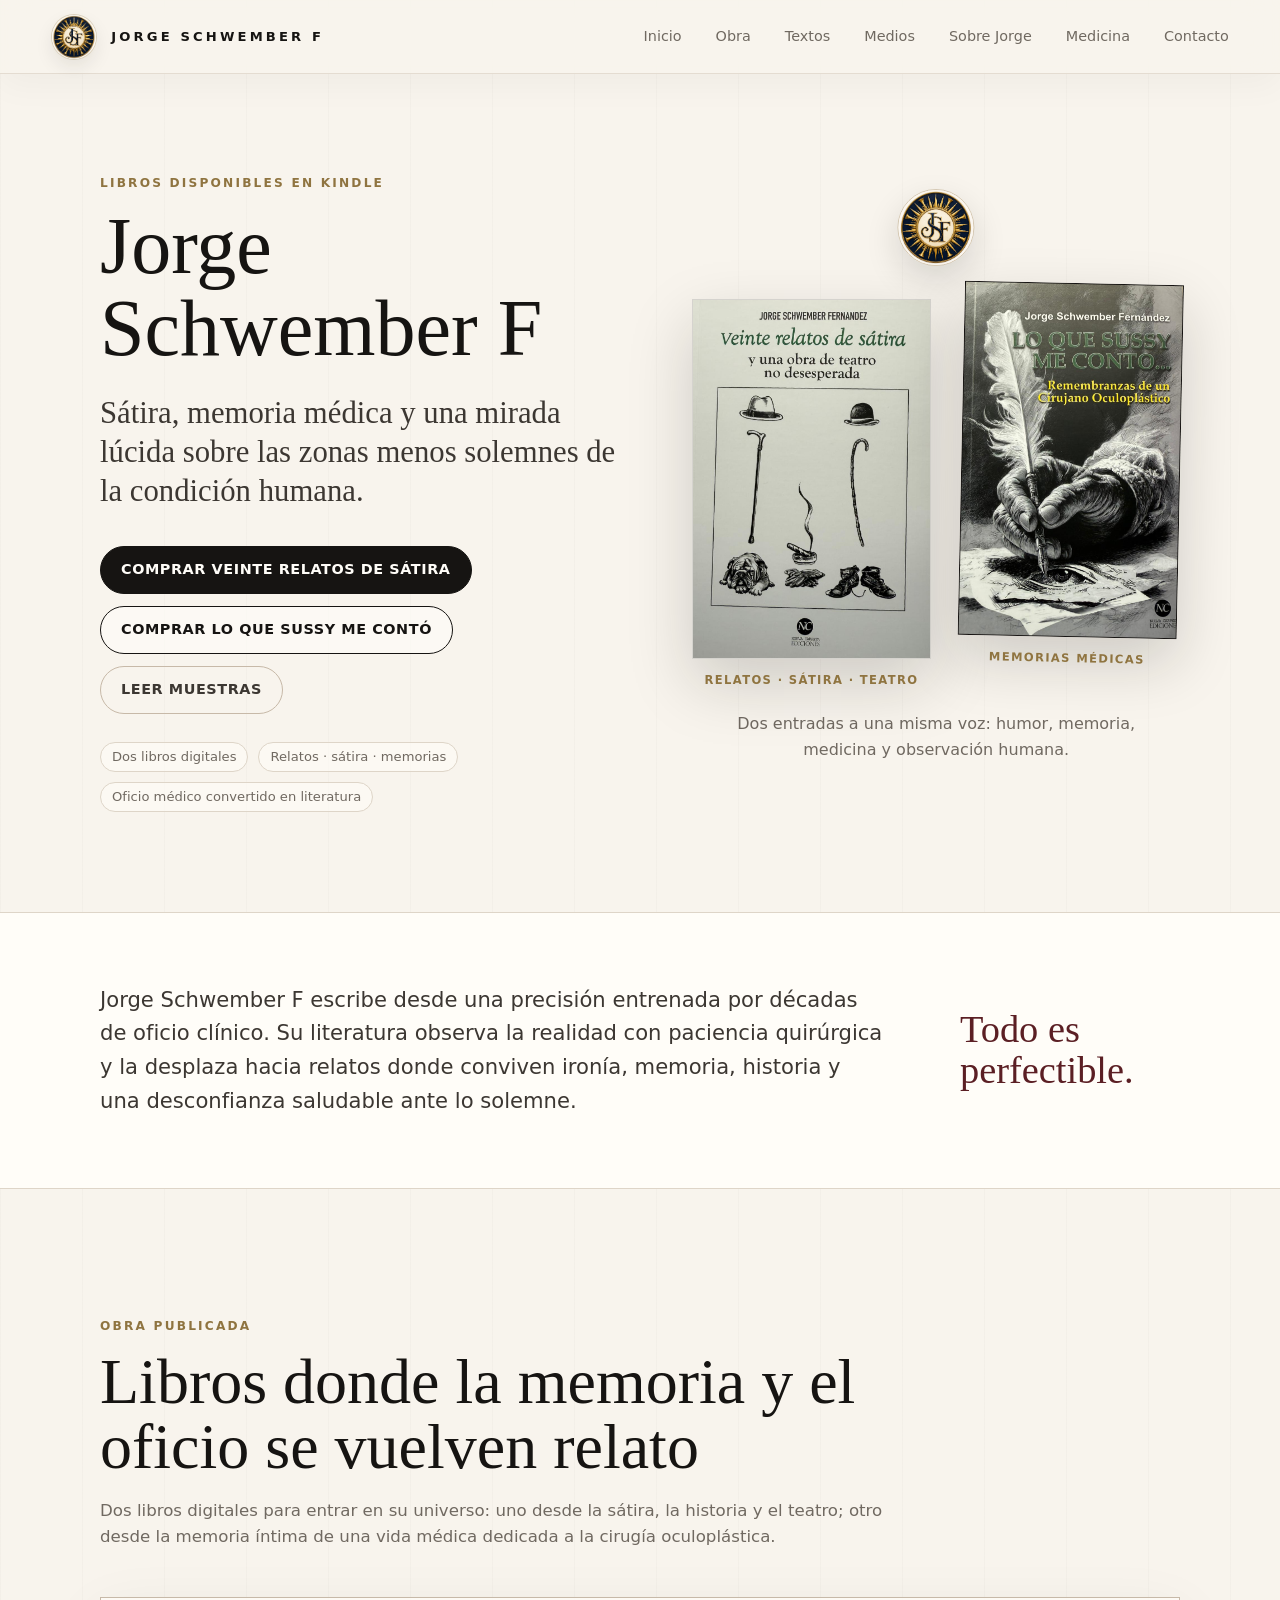
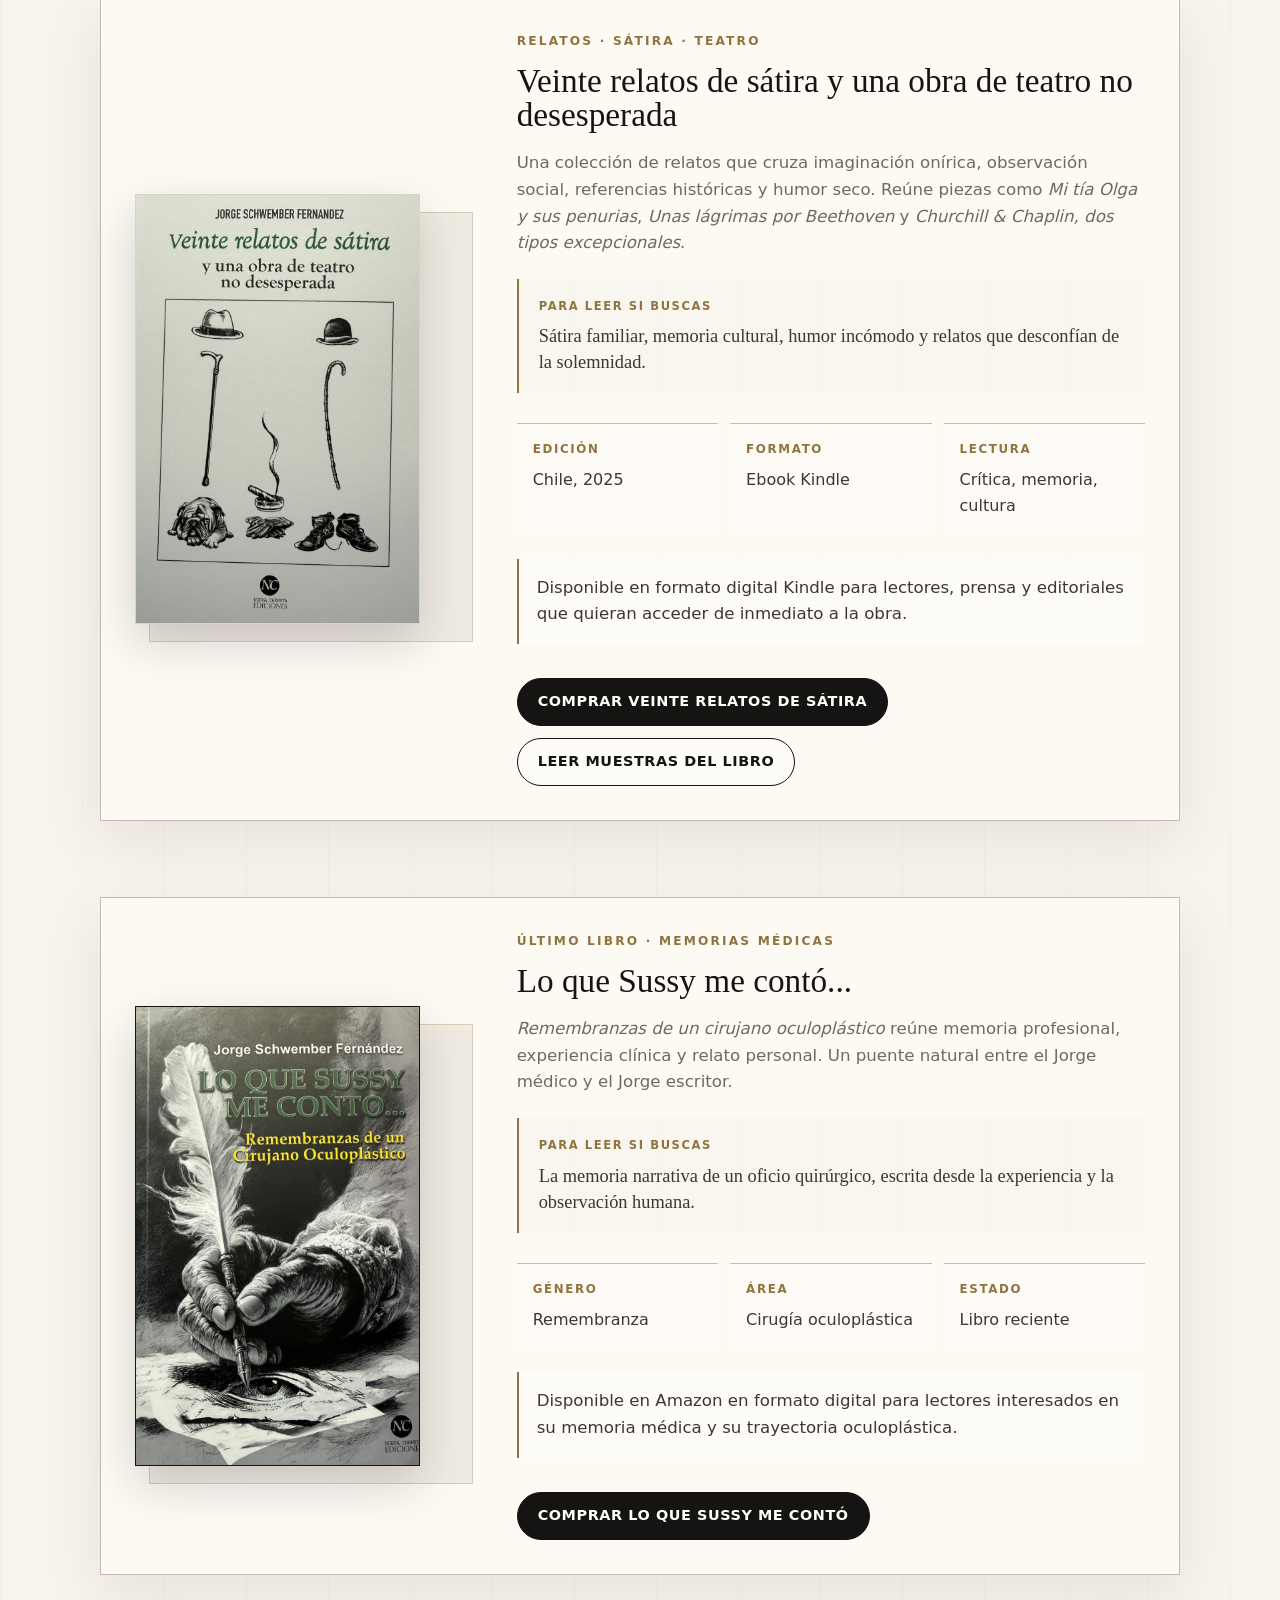
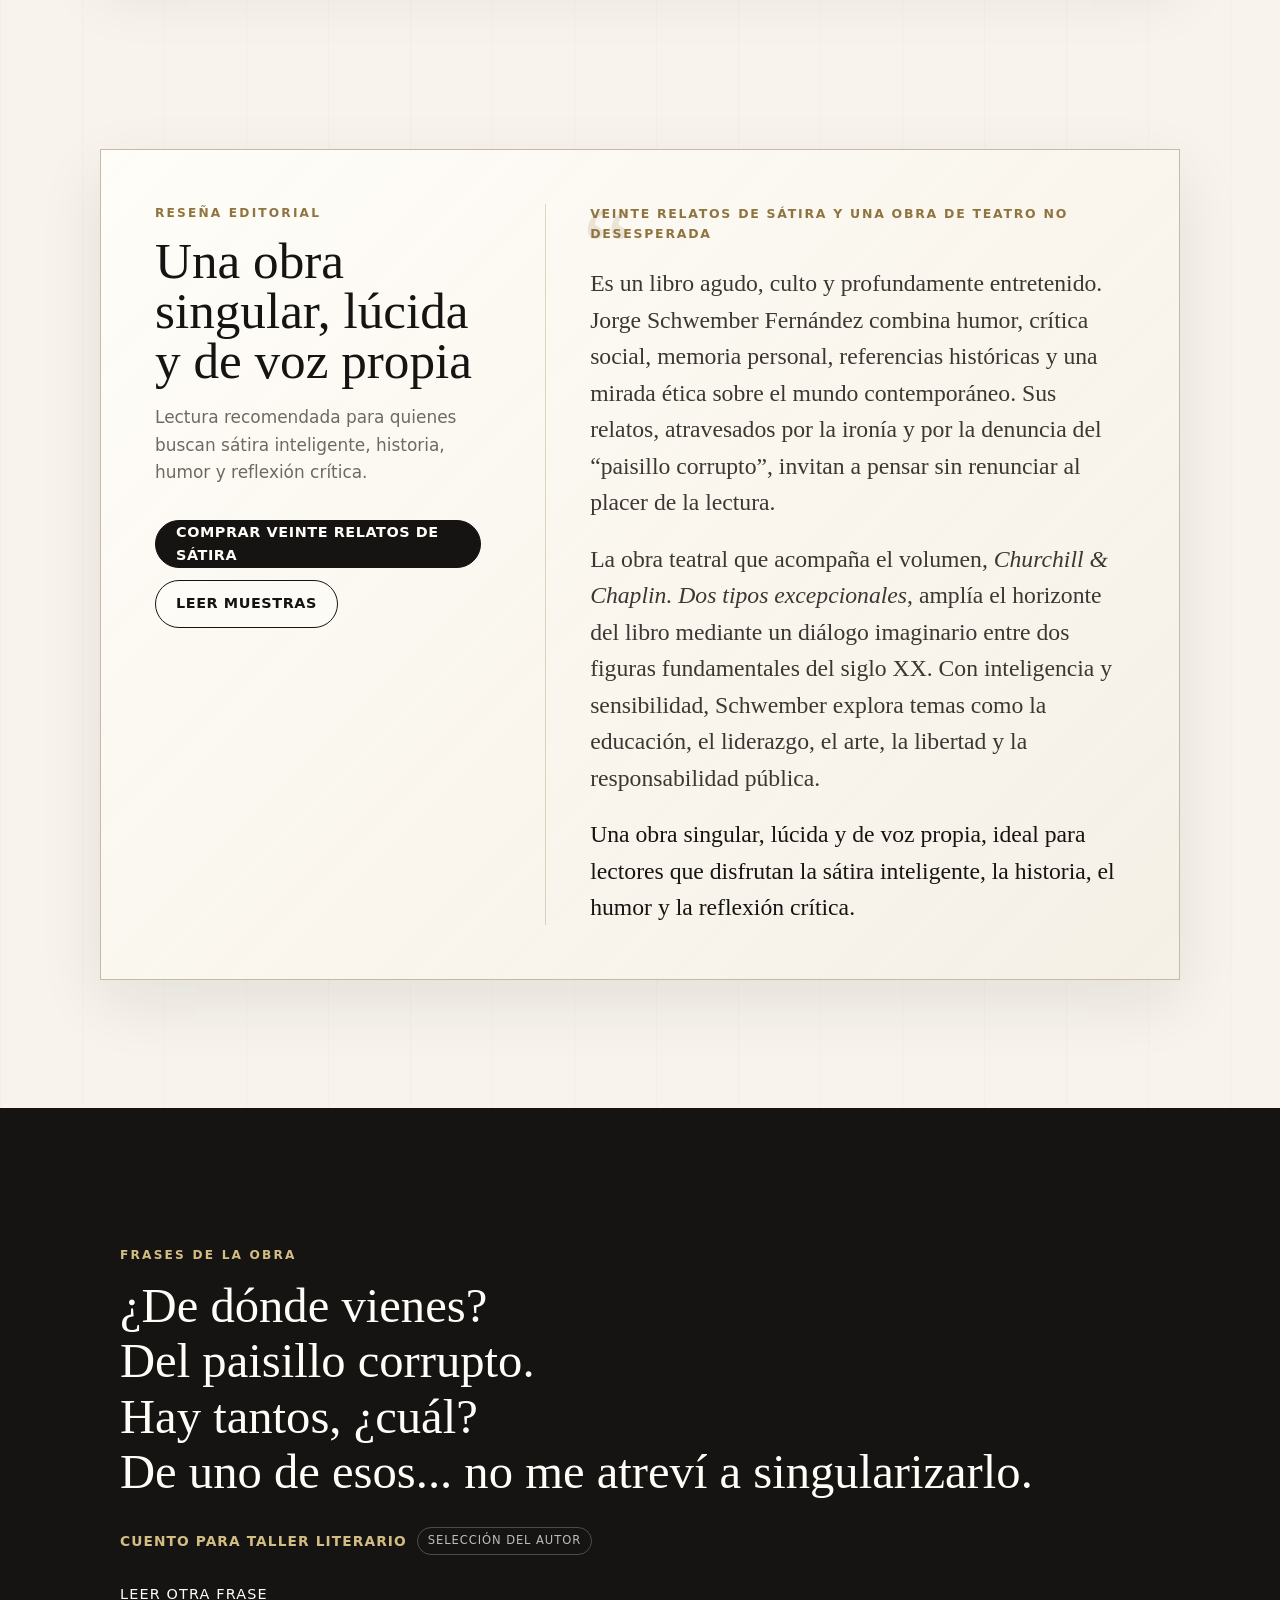
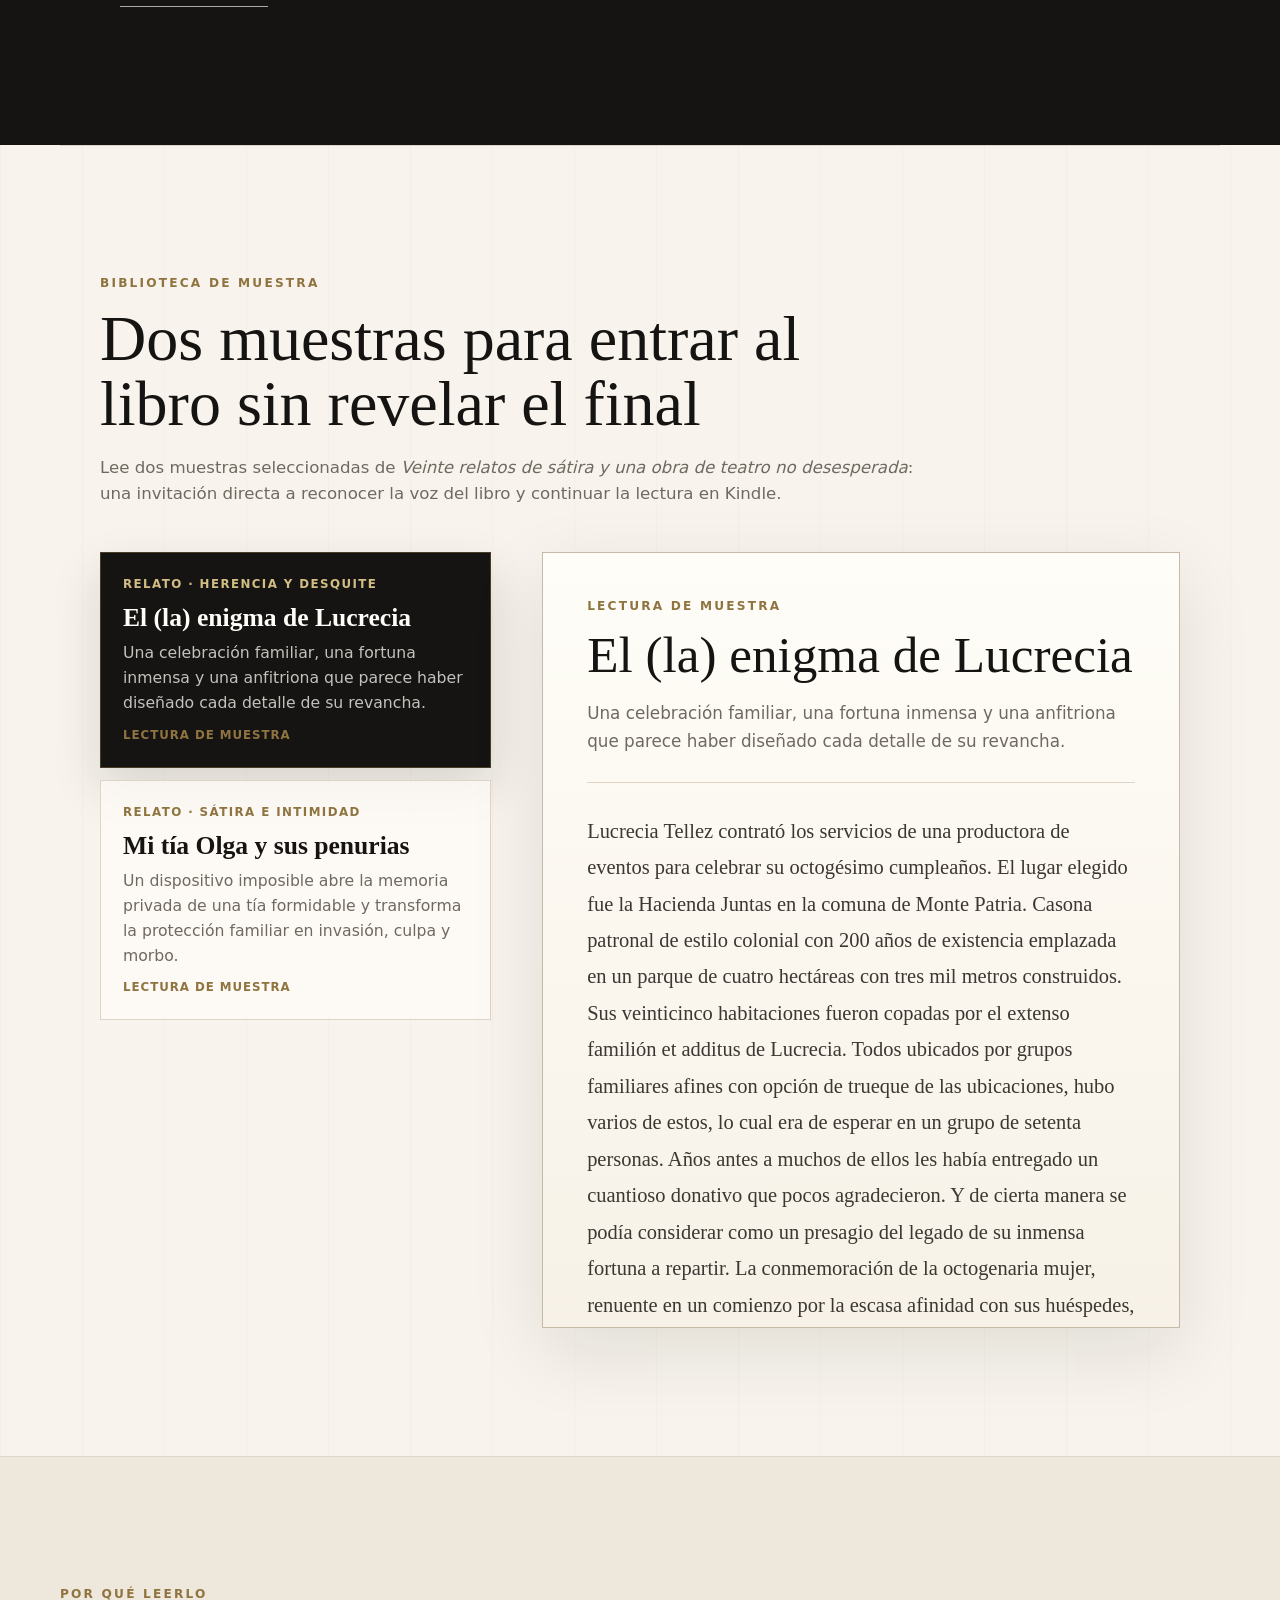
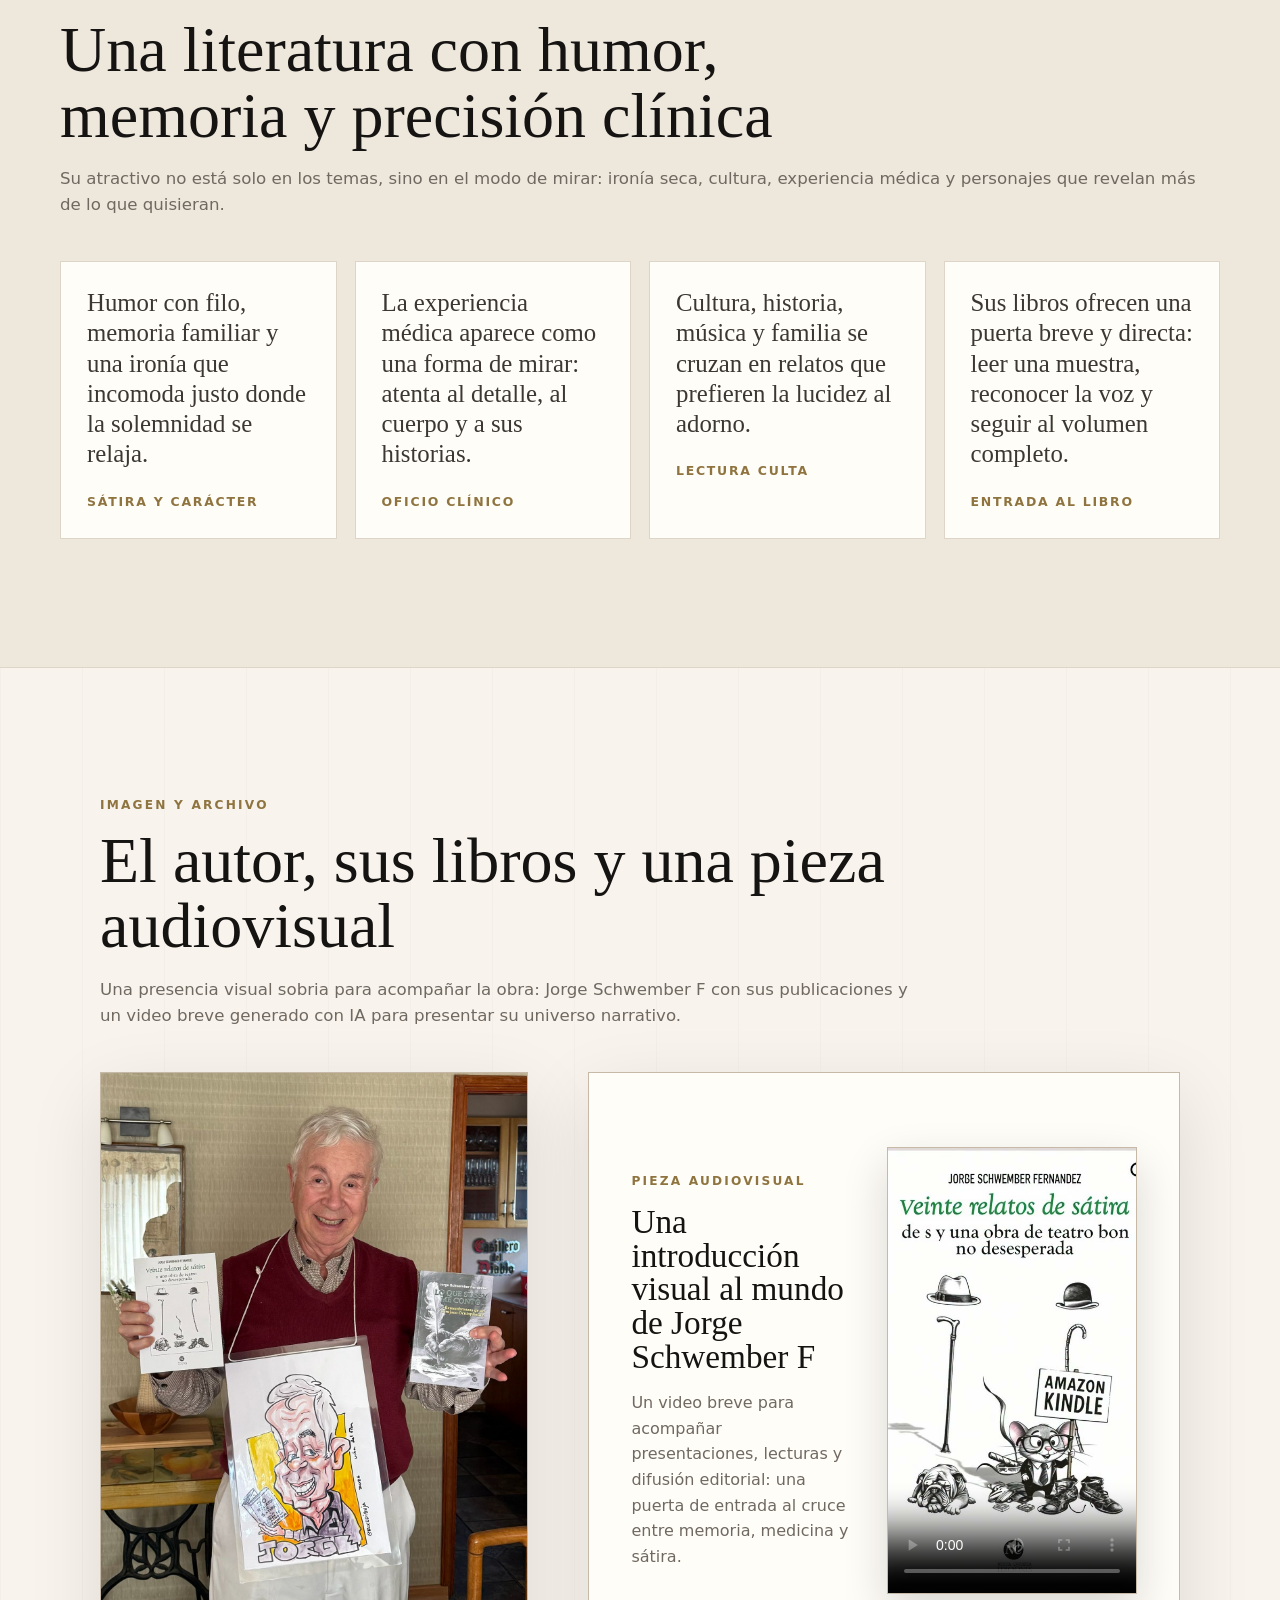
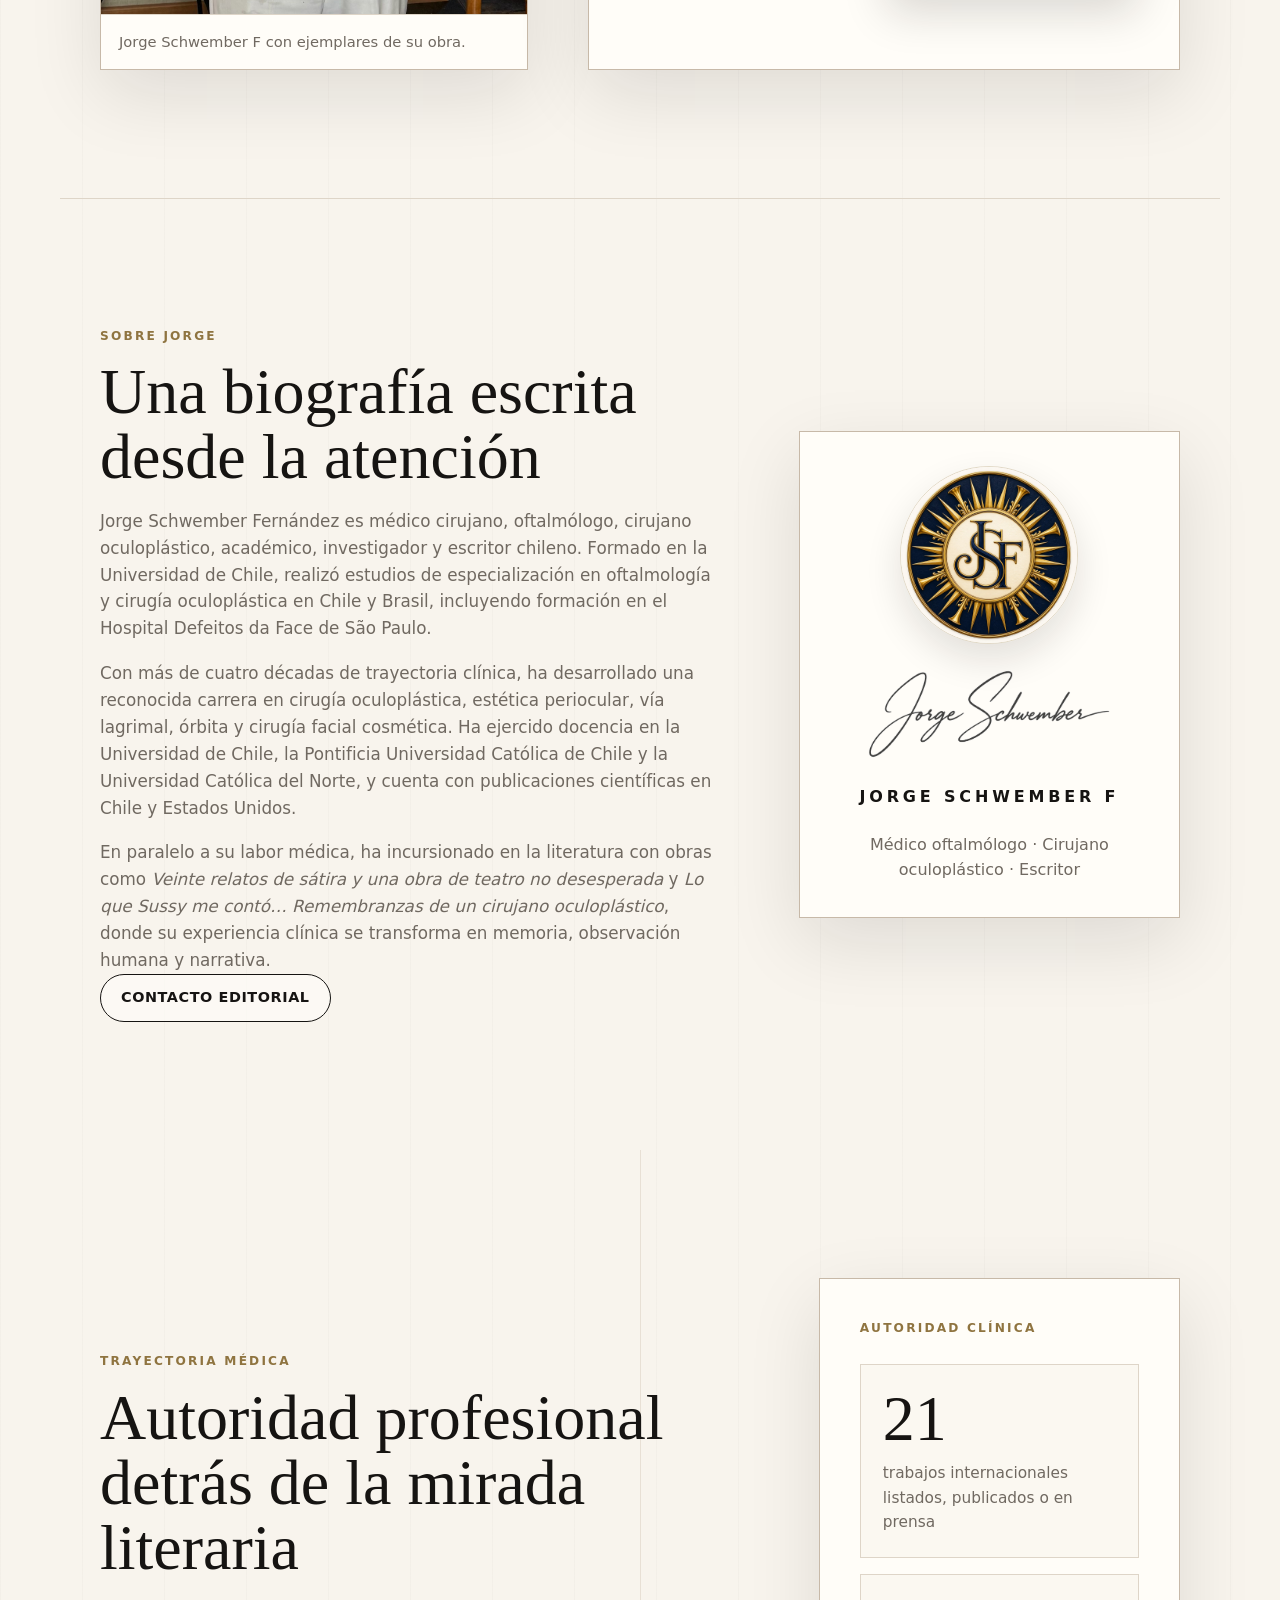
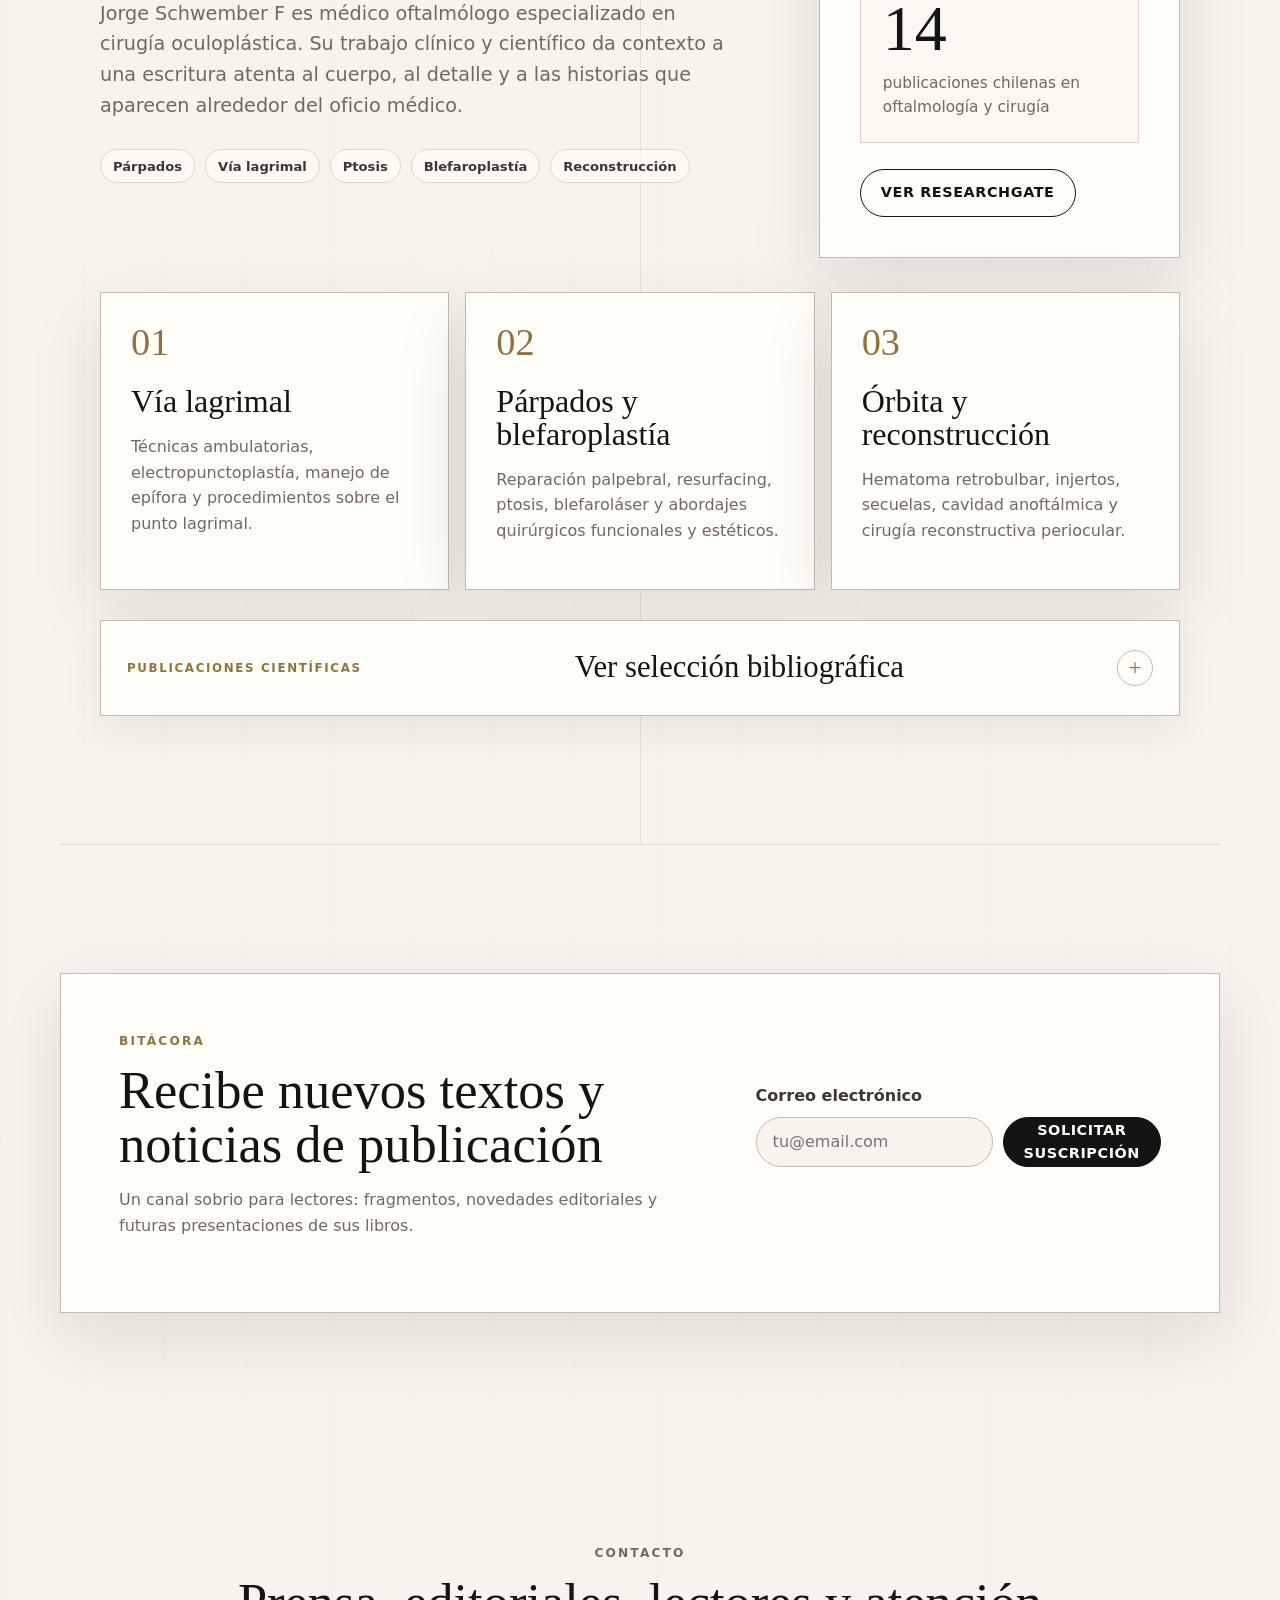
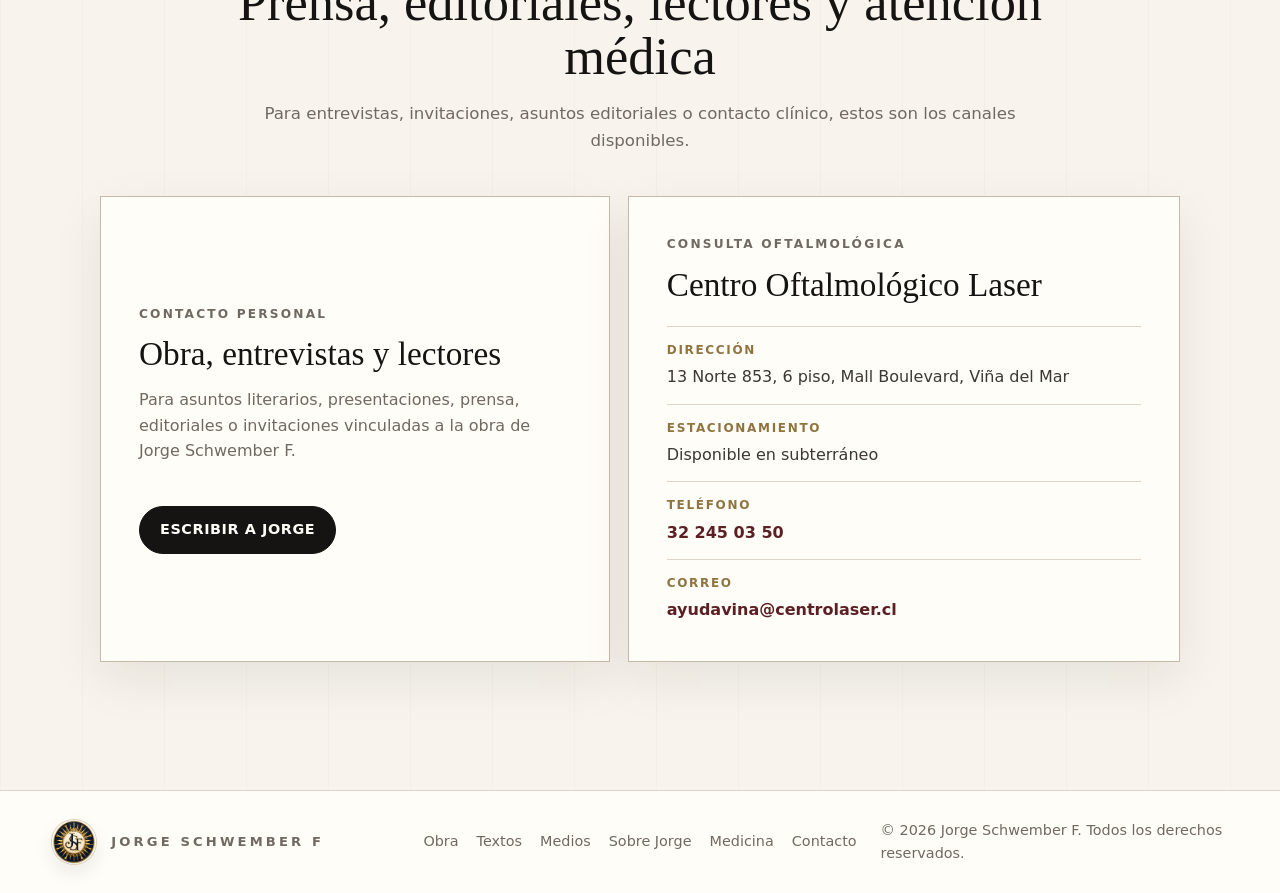
==== commit a3389468: "Bust cache for single story CTA" ====
--- a/index.html
+++ b/index.html
@@ -18,7 +18,7 @@
     <meta property="og:image" content="assets/jorge-schwember-portrait-final.jpeg" />
     <meta name="twitter:card" content="summary" />
     <meta name="theme-color" content="#f8f4ed" />
-    <link rel="stylesheet" href="styles.css?v=20260527-single-preview-cta" />
+    <link rel="stylesheet" href="styles.css?v=20260527-one-reader-buy" />
   </head>
   <body>
     <a class="skip-link" href="#contenido">Saltar al contenido</a>
@@ -729,8 +729,8 @@
         }
       }
     </script>
-    <script src="story-data.js?v=20260527-single-preview-cta"></script>
-    <script src="script.js?v=20260527-single-preview-cta"></script>
+    <script src="story-data.js?v=20260527-one-reader-buy"></script>
+    <script src="script.js?v=20260527-one-reader-buy"></script>
   </body>
 </html>
 
--- a/styles.css
+++ b/styles.css
@@ -1559,10 +1559,6 @@
   line-height: 1.7;
 }
 
-.story-reader-actions-top {
-  margin-top: 22px;
-}
-
 .story-prose {
   max-width: 780px;
   margin: 30px auto 0;
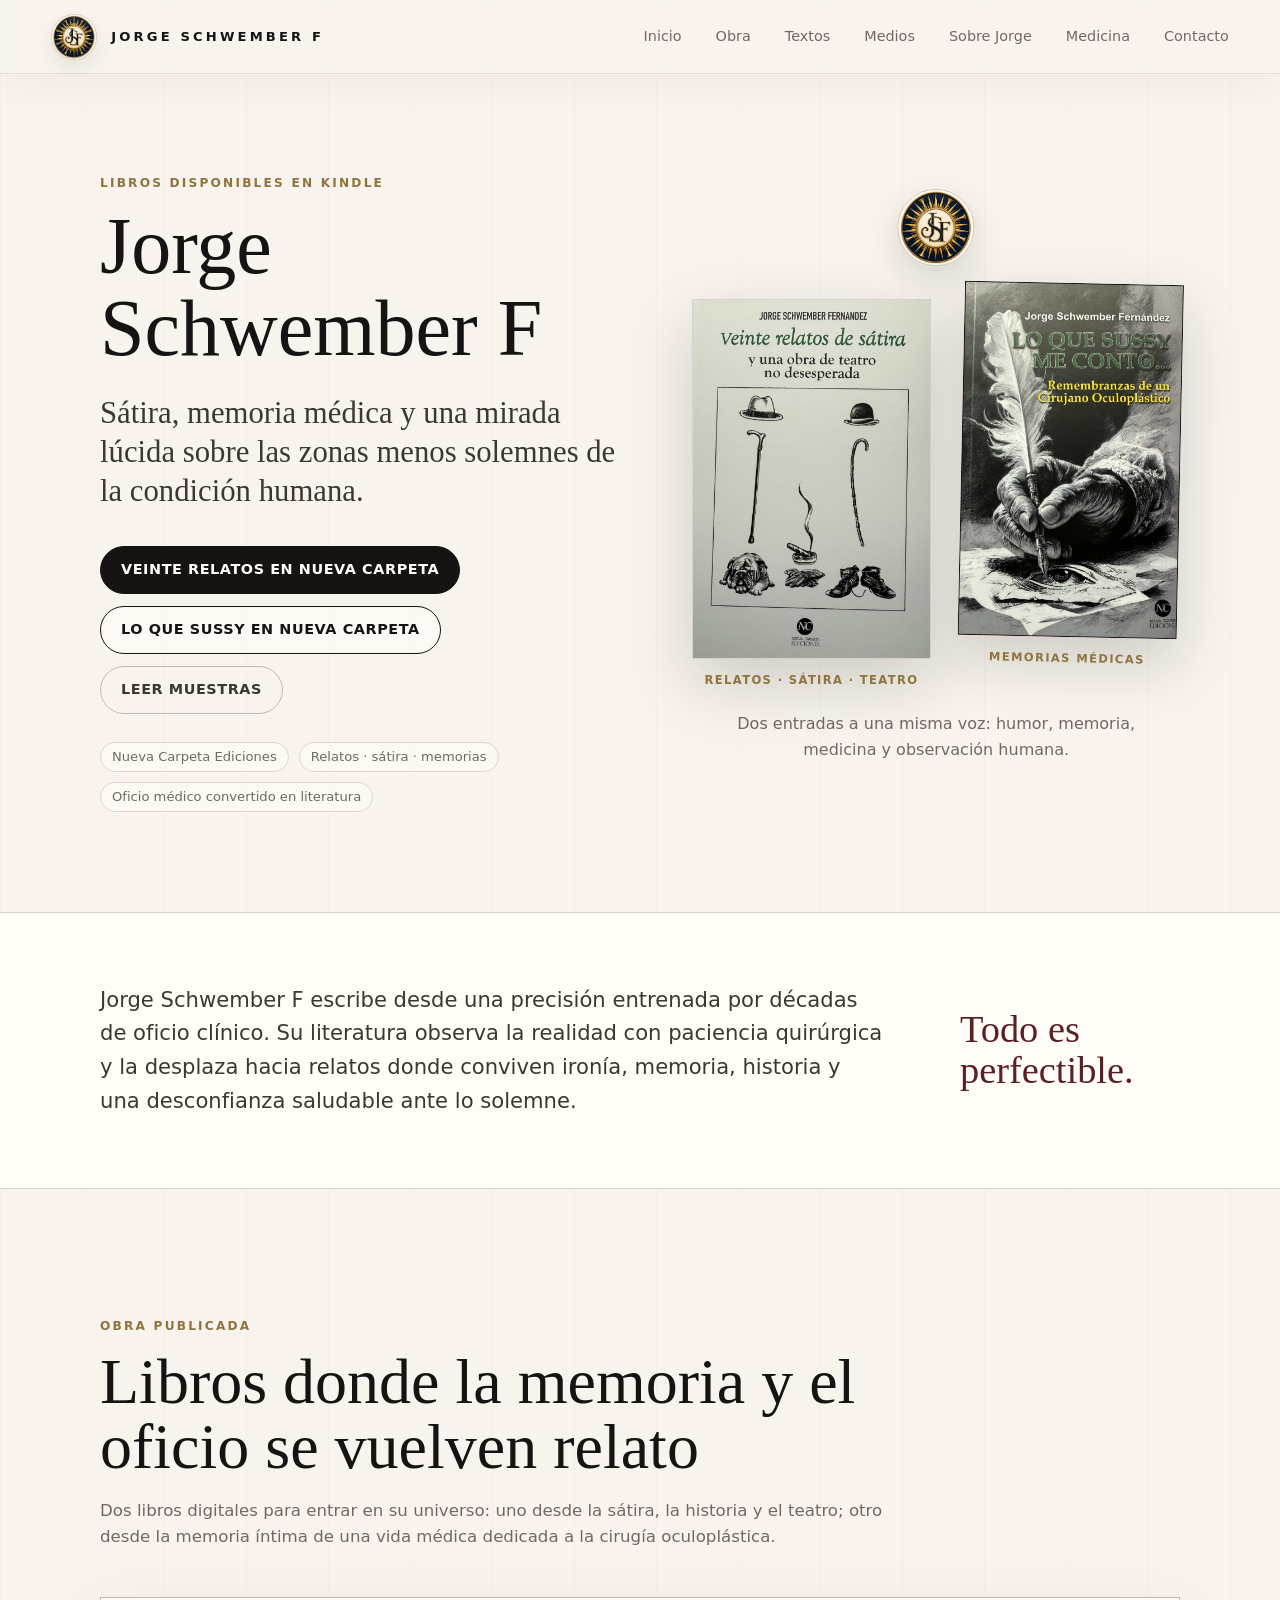
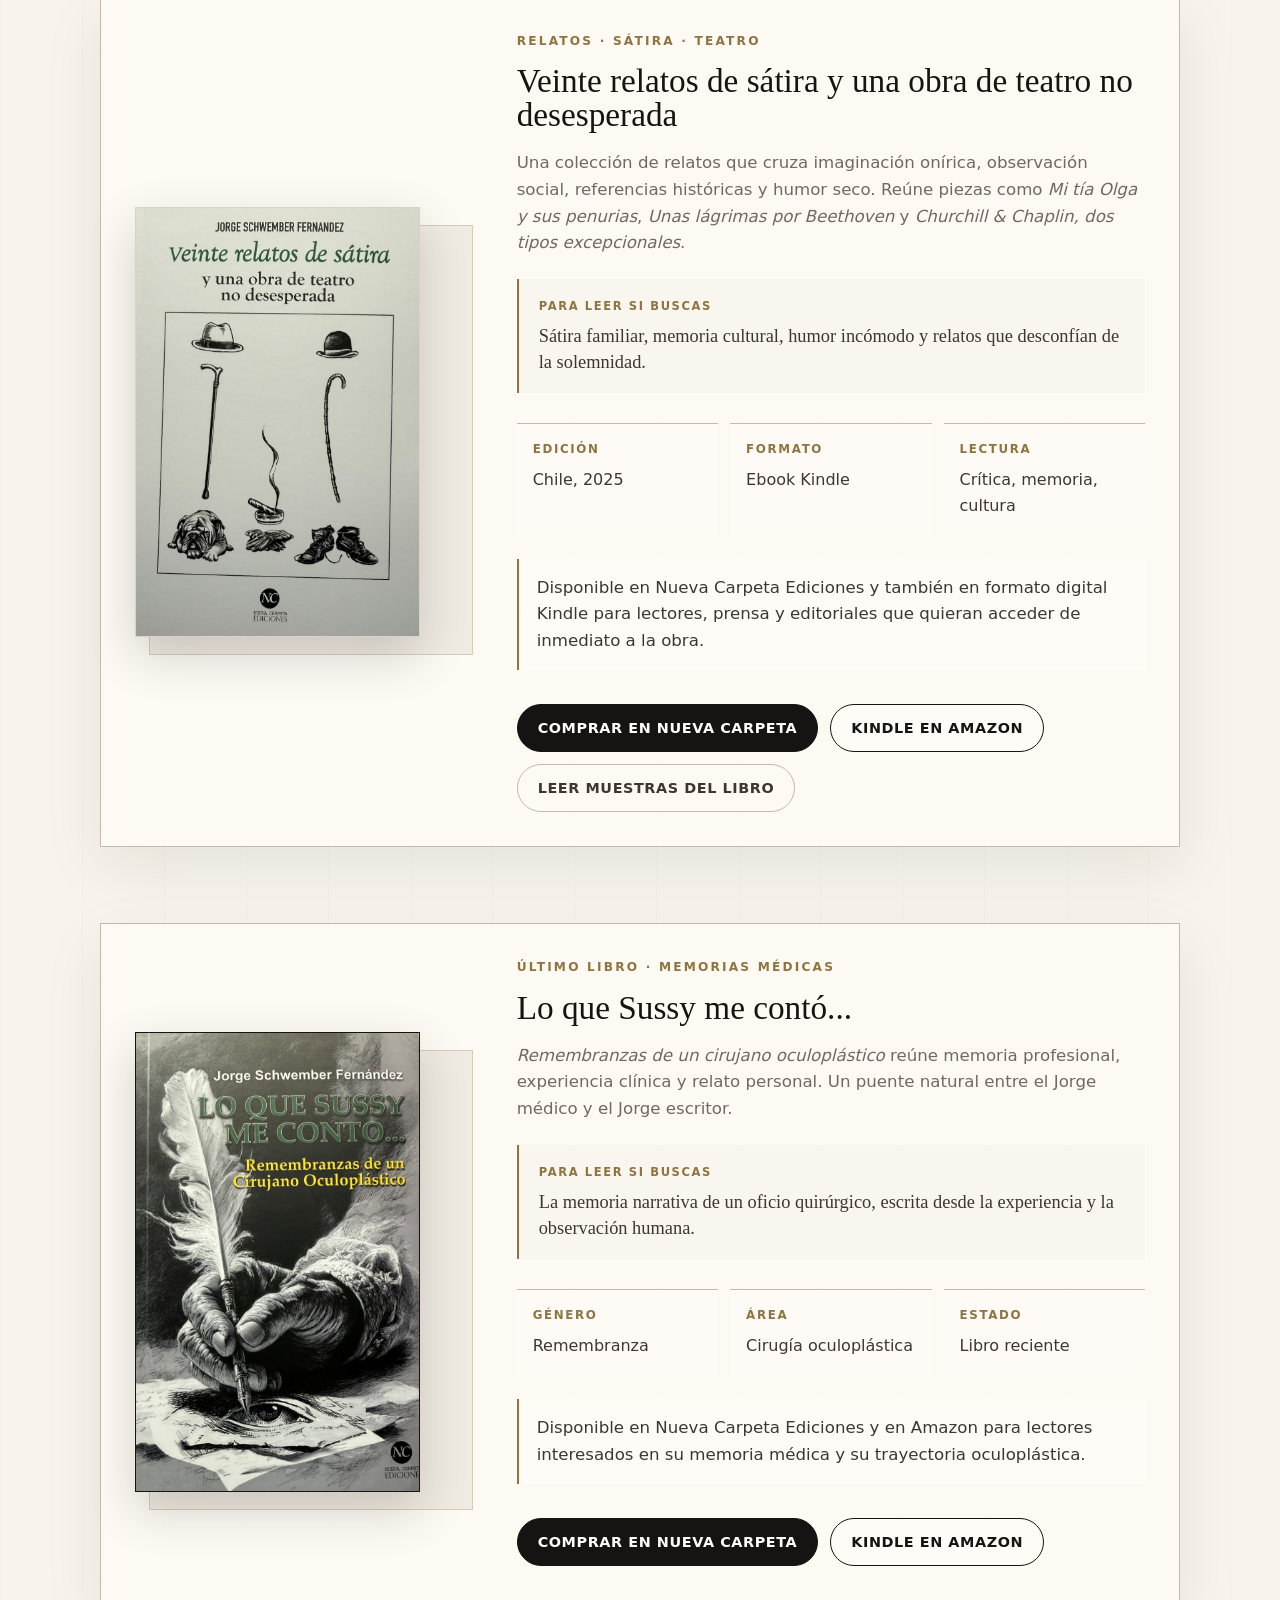
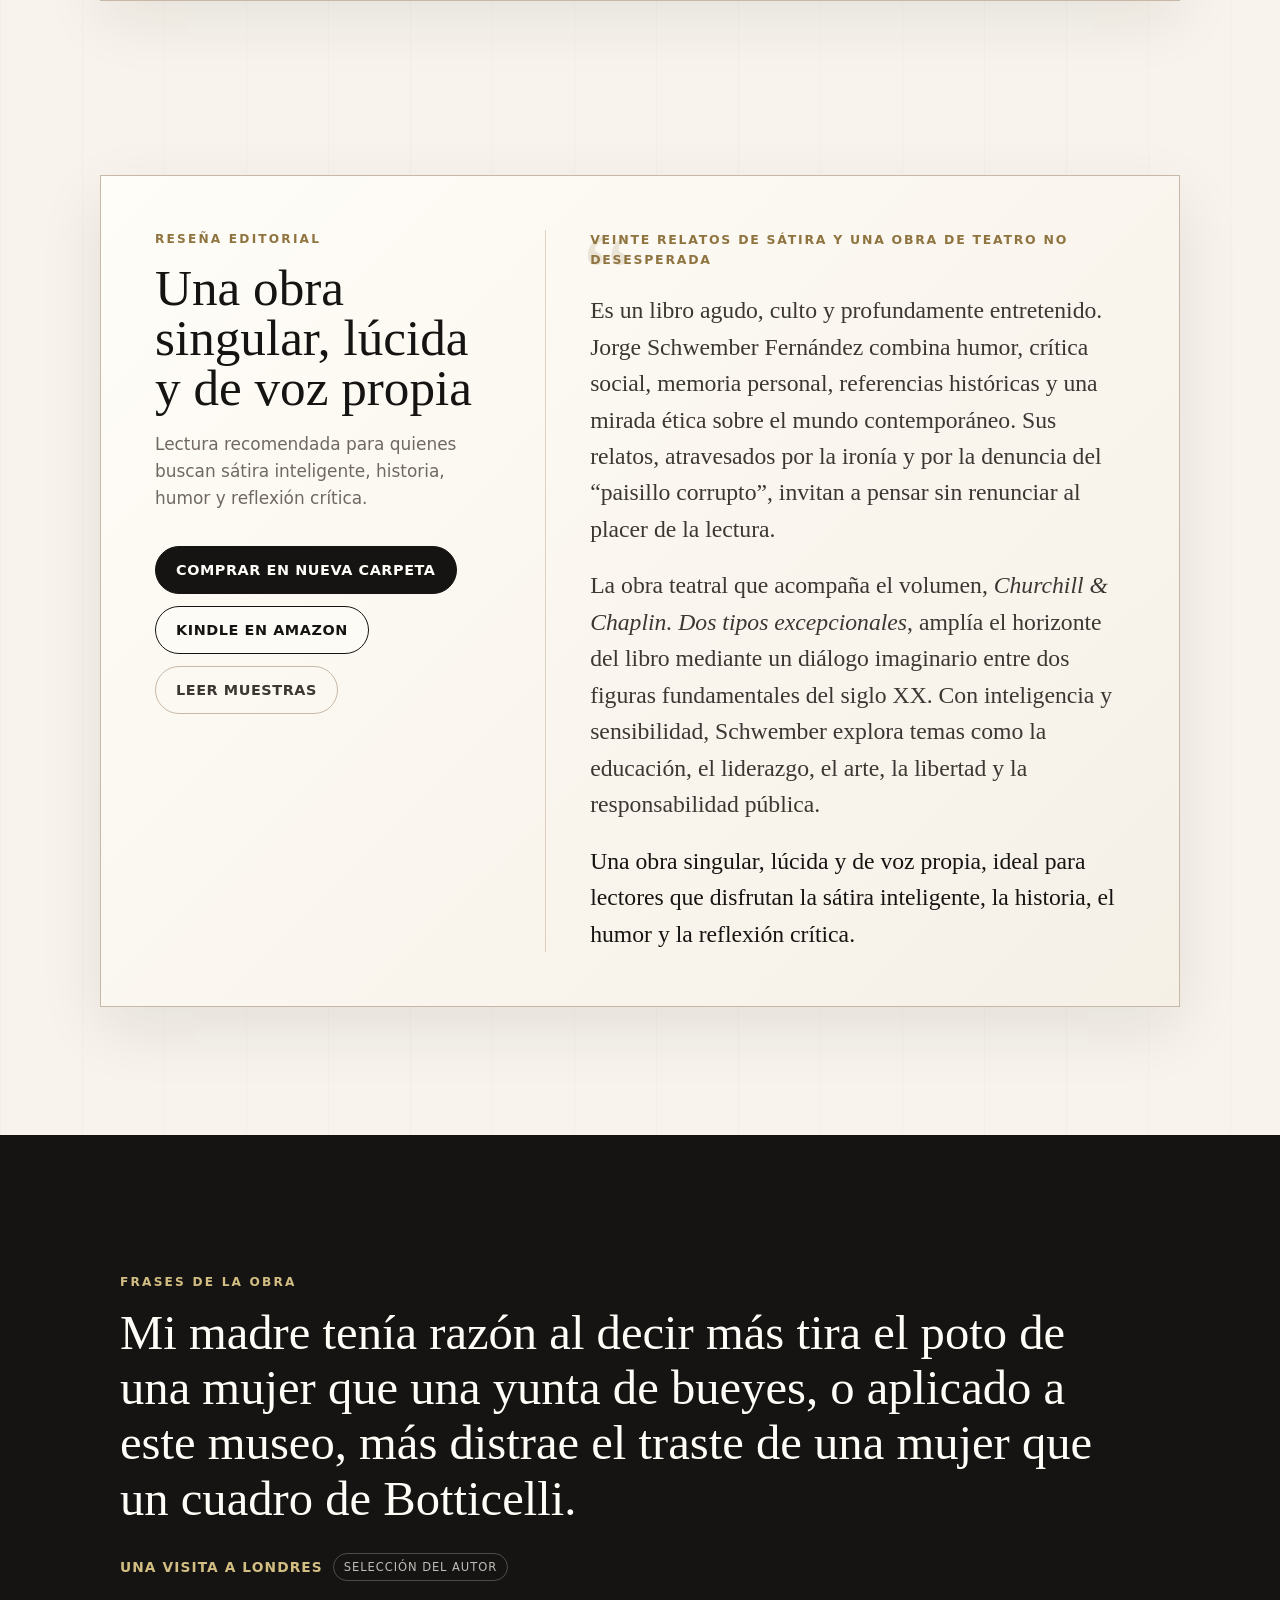
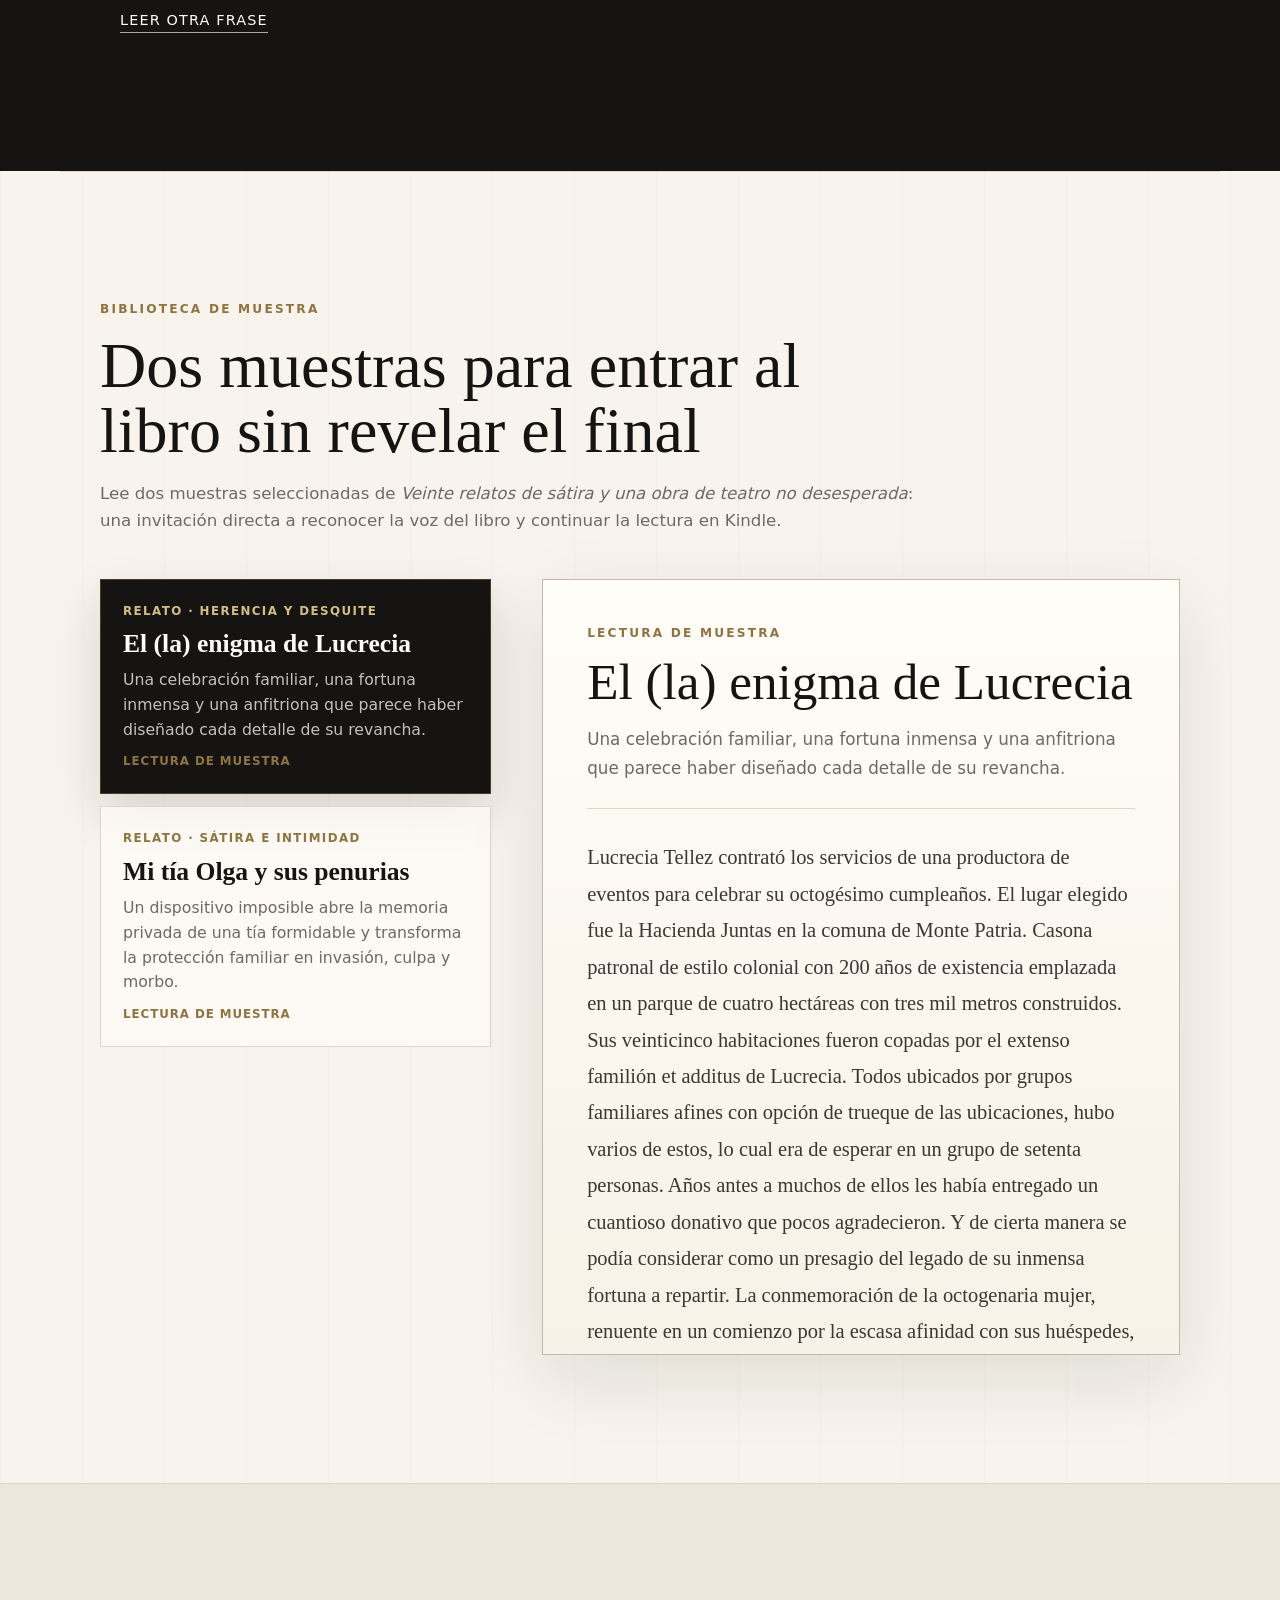
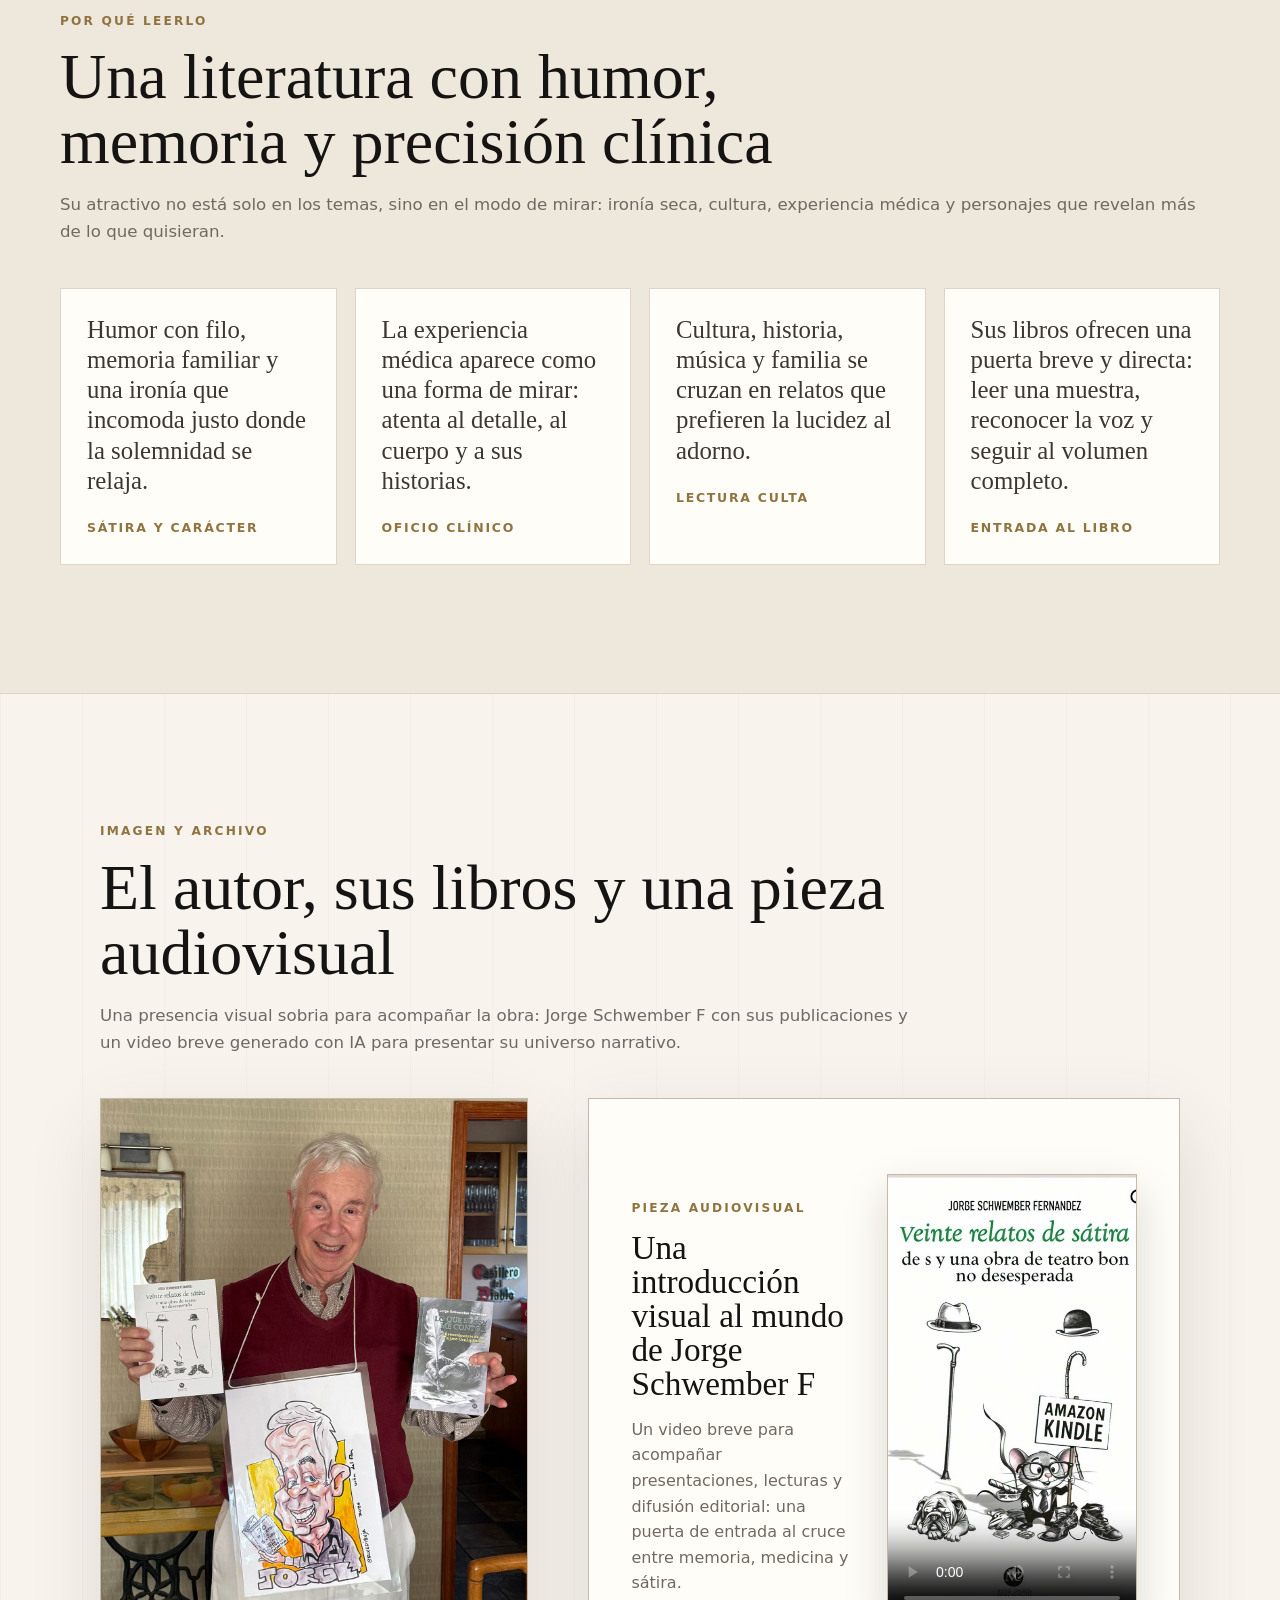
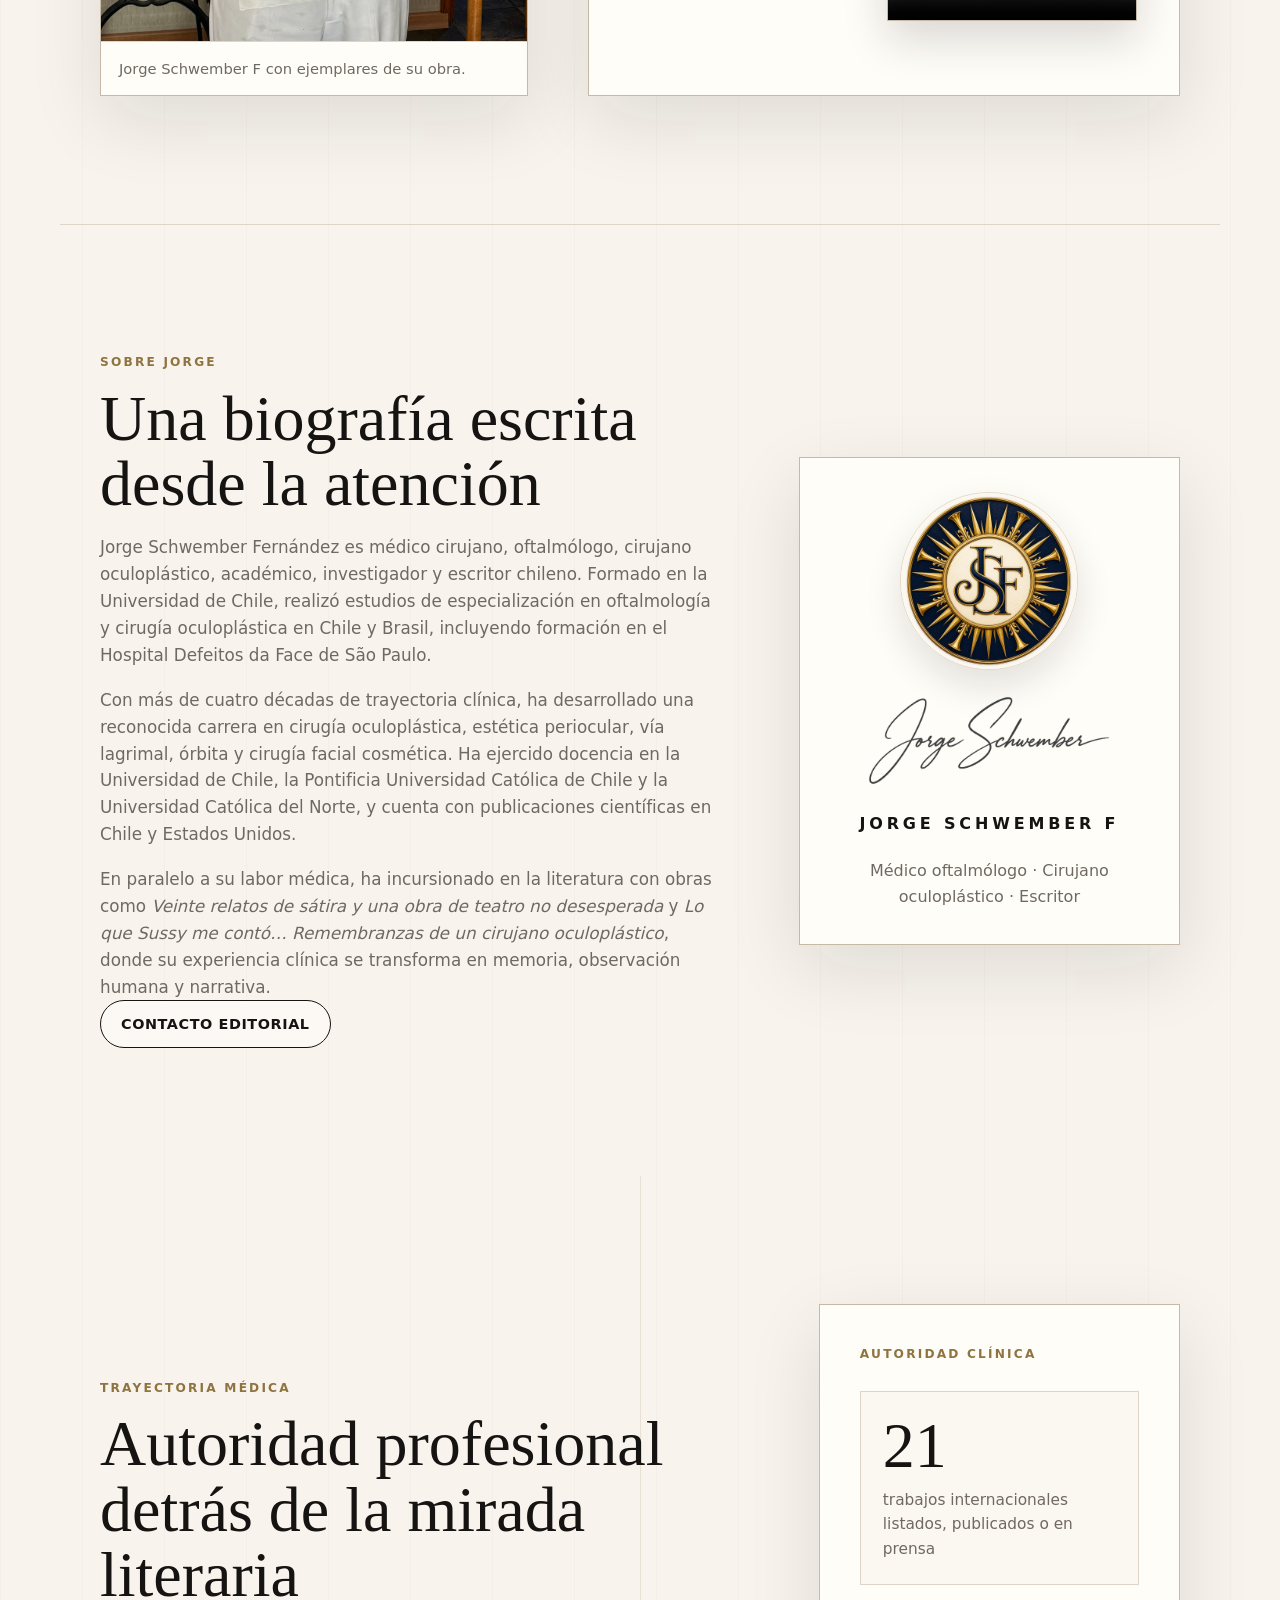
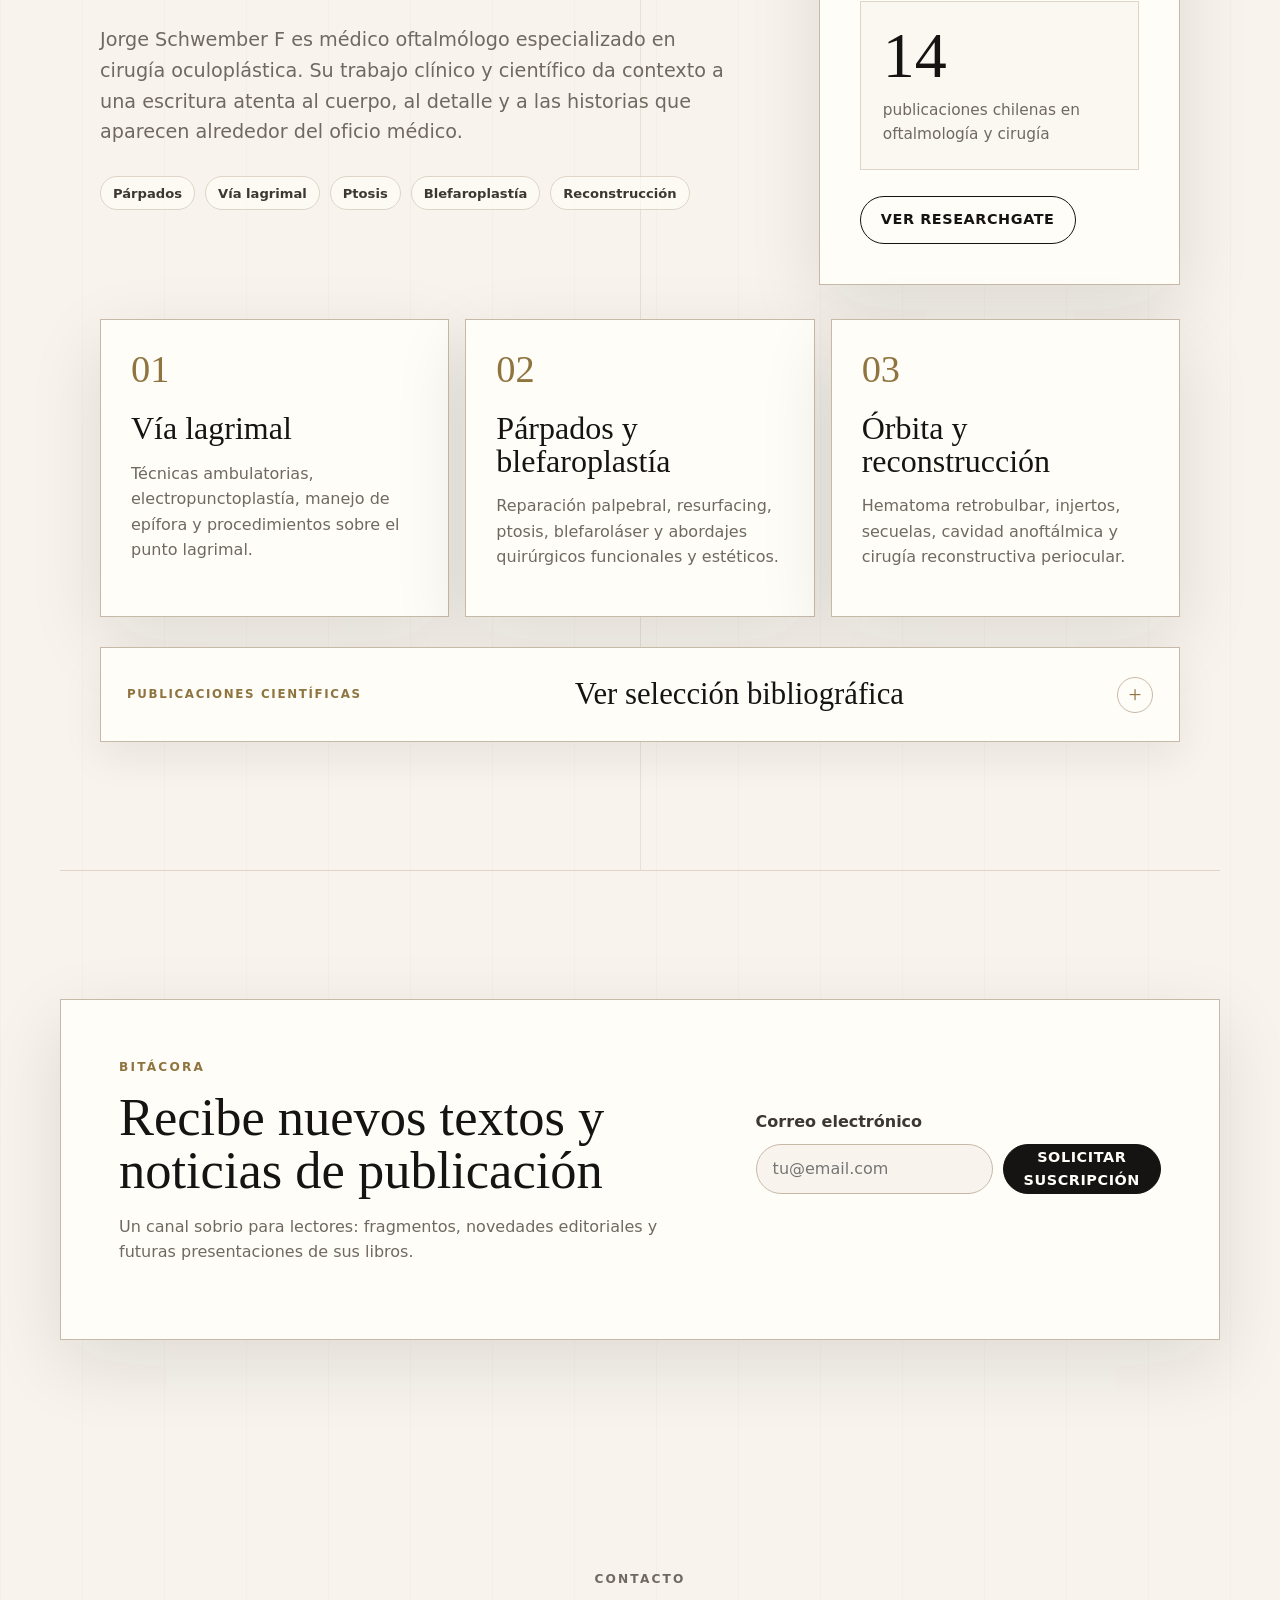
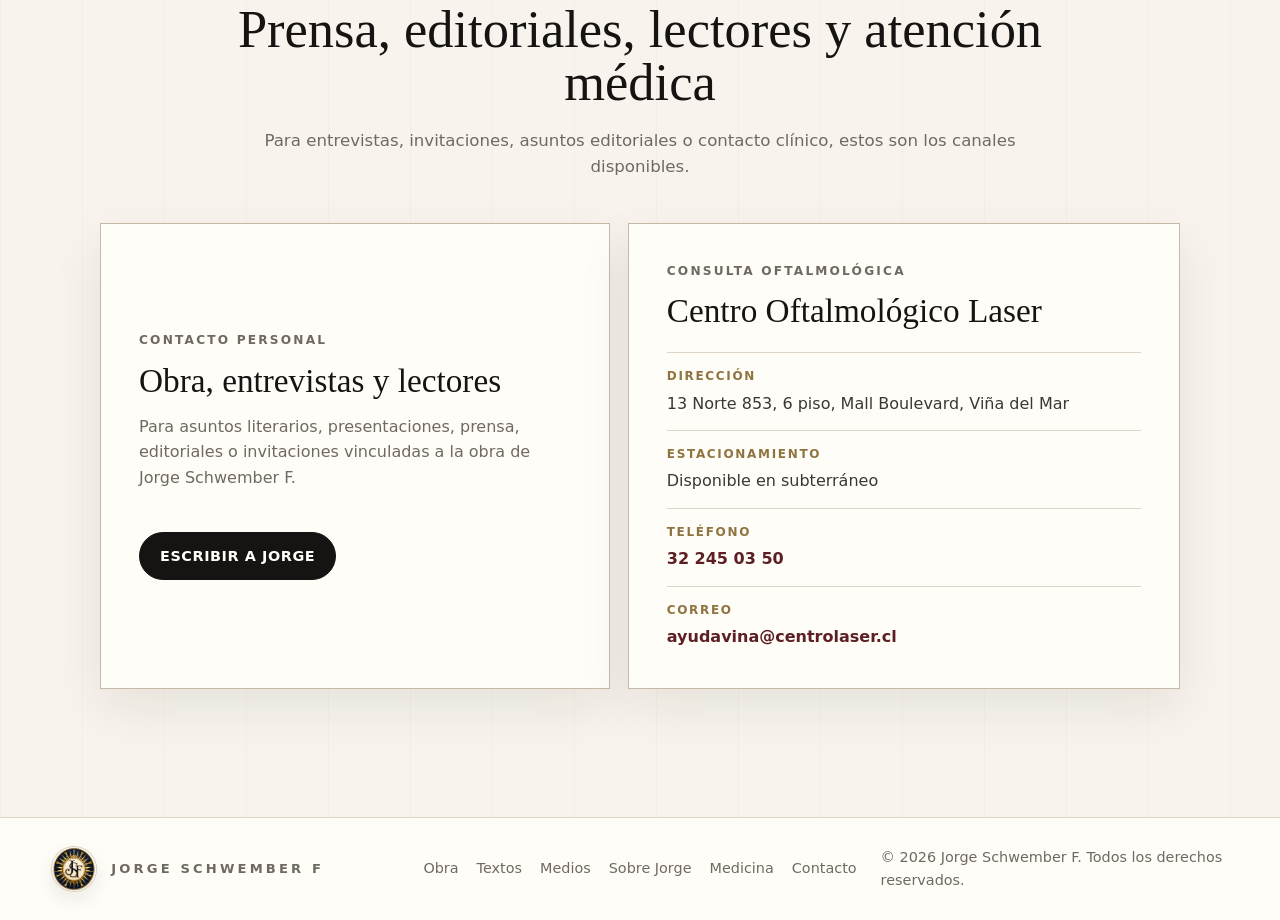
==== commit 472636b3: "Add Nueva Carpeta purchase links" ====
--- a/index.html
+++ b/index.html
@@ -18,7 +18,7 @@
     <meta property="og:image" content="assets/jorge-schwember-portrait-final.jpeg" />
     <meta name="twitter:card" content="summary" />
     <meta name="theme-color" content="#f8f4ed" />
-    <link rel="stylesheet" href="styles.css?v=20260527-one-reader-buy" />
+    <link rel="stylesheet" href="styles.css?v=20260528-nueva-carpeta" />
   </head>
   <body>
     <a class="skip-link" href="#contenido">Saltar al contenido</a>
@@ -70,24 +70,24 @@
           <div class="hero-actions" aria-label="Acciones principales">
             <a
               class="button primary"
-              href="https://www.amazon.com/Veinte-relatos-s%C3%A1tira-teatro-desesperada-ebook/dp/B0FPBJP8Z6"
+              href="https://nuevacarpetaediciones.cl/producto/veinte-relatos-de-satira-y-una-obra-de-teatro-no-desesperada/"
               target="_blank"
               rel="noopener noreferrer"
             >
-              Comprar Veinte relatos de sátira
+              Veinte relatos en Nueva Carpeta
             </a>
             <a
               class="button secondary"
-              href="https://www.amazon.com/-/es/Jorge-Schwember-ebook/dp/B0GDJ3X74S"
+              href="https://nuevacarpetaediciones.cl/producto/lo-que-sussy-me-conto/"
               target="_blank"
               rel="noopener noreferrer"
             >
-              Comprar Lo que Sussy me contó
+              Lo que Sussy en Nueva Carpeta
             </a>
             <a class="button quiet" href="#textos">Leer muestras</a>
           </div>
           <div class="hero-meta" aria-label="Datos destacados">
-            <span>Dos libros digitales</span>
+            <span>Nueva Carpeta Ediciones</span>
             <span>Relatos · sátira · memorias</span>
             <span>Oficio médico convertido en literatura</span>
           </div>
@@ -191,20 +191,29 @@
                 </div>
               </dl>
               <p class="purchase-note">
-                Disponible en formato digital Kindle para lectores, prensa y editoriales que quieran
-                acceder de inmediato a la obra.
+                Disponible en Nueva Carpeta Ediciones y también en formato digital Kindle para
+                lectores, prensa y editoriales que quieran acceder de inmediato a la obra.
               </p>
               <div class="button-row">
                 <a
                   class="button primary"
+                  href="https://nuevacarpetaediciones.cl/producto/veinte-relatos-de-satira-y-una-obra-de-teatro-no-desesperada/"
+                  target="_blank"
+                  rel="noopener noreferrer"
+                  aria-label="Comprar Veinte relatos de sátira en Nueva Carpeta Ediciones, se abre en una pestaña nueva"
+                >
+                  Comprar en Nueva Carpeta
+                </a>
+                <a
+                  class="button secondary"
                   href="https://www.amazon.com/Veinte-relatos-s%C3%A1tira-teatro-desesperada-ebook/dp/B0FPBJP8Z6"
                   target="_blank"
                   rel="noopener noreferrer"
                   aria-label="Comprar Veinte relatos de sátira en Amazon, se abre en una pestaña nueva"
                 >
-                  Comprar Veinte relatos de sátira
+                  Kindle en Amazon
                 </a>
-                <a class="button secondary" href="#textos">Leer muestras del libro</a>
+                <a class="button quiet" href="#textos">Leer muestras del libro</a>
               </div>
             </div>
           </article>
@@ -246,18 +255,27 @@
                 </div>
               </dl>
               <p class="purchase-note">
-                Disponible en Amazon en formato digital para lectores interesados en su memoria
-                médica y su trayectoria oculoplástica.
+                Disponible en Nueva Carpeta Ediciones y en Amazon para lectores interesados en su
+                memoria médica y su trayectoria oculoplástica.
               </p>
               <div class="button-row">
                 <a
                   class="button primary"
+                  href="https://nuevacarpetaediciones.cl/producto/lo-que-sussy-me-conto/"
+                  target="_blank"
+                  rel="noopener noreferrer"
+                  aria-label="Comprar Lo que Sussy me contó en Nueva Carpeta Ediciones, se abre en una pestaña nueva"
+                >
+                  Comprar en Nueva Carpeta
+                </a>
+                <a
+                  class="button secondary"
                   href="https://www.amazon.com/-/es/Jorge-Schwember-ebook/dp/B0GDJ3X74S"
                   target="_blank"
                   rel="noopener noreferrer"
                   aria-label="Comprar Lo que Sussy me contó en Amazon, se abre en una pestaña nueva"
                 >
-                  Comprar Lo que Sussy me contó
+                  Kindle en Amazon
                 </a>
               </div>
             </div>
@@ -277,13 +295,21 @@
             <div class="button-row">
               <a
                 class="button primary"
+                href="https://nuevacarpetaediciones.cl/producto/veinte-relatos-de-satira-y-una-obra-de-teatro-no-desesperada/"
+                target="_blank"
+                rel="noopener noreferrer"
+              >
+                Comprar en Nueva Carpeta
+              </a>
+              <a
+                class="button secondary"
                 href="https://www.amazon.com/Veinte-relatos-s%C3%A1tira-teatro-desesperada-ebook/dp/B0FPBJP8Z6"
                 target="_blank"
                 rel="noopener noreferrer"
               >
-                Comprar Veinte relatos de sátira
+                Kindle en Amazon
               </a>
-              <a class="button secondary" href="#textos">Leer muestras</a>
+              <a class="button quiet" href="#textos">Leer muestras</a>
             </div>
           </div>
 
@@ -729,8 +755,8 @@
         }
       }
     </script>
-    <script src="story-data.js?v=20260527-one-reader-buy"></script>
-    <script src="script.js?v=20260527-one-reader-buy"></script>
+    <script src="story-data.js?v=20260528-nueva-carpeta"></script>
+    <script src="script.js?v=20260528-nueva-carpeta"></script>
   </body>
 </html>
 
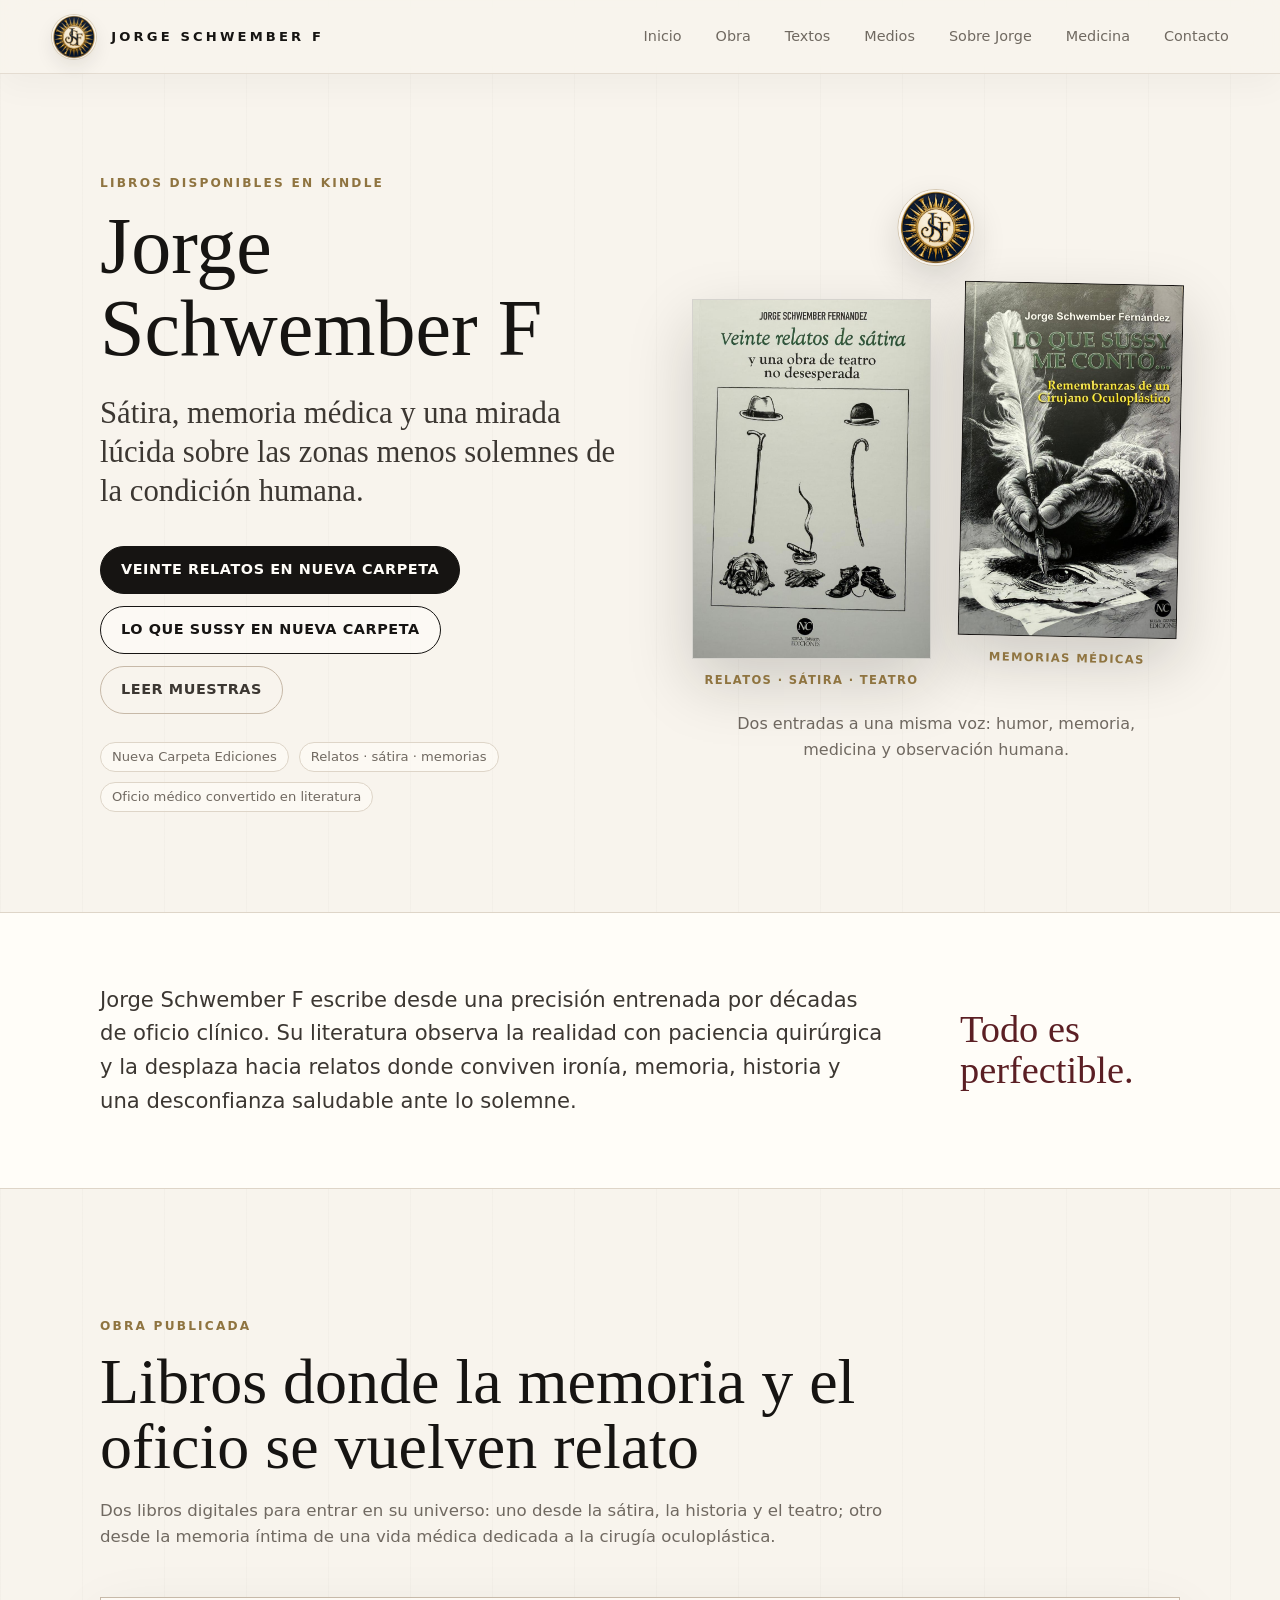
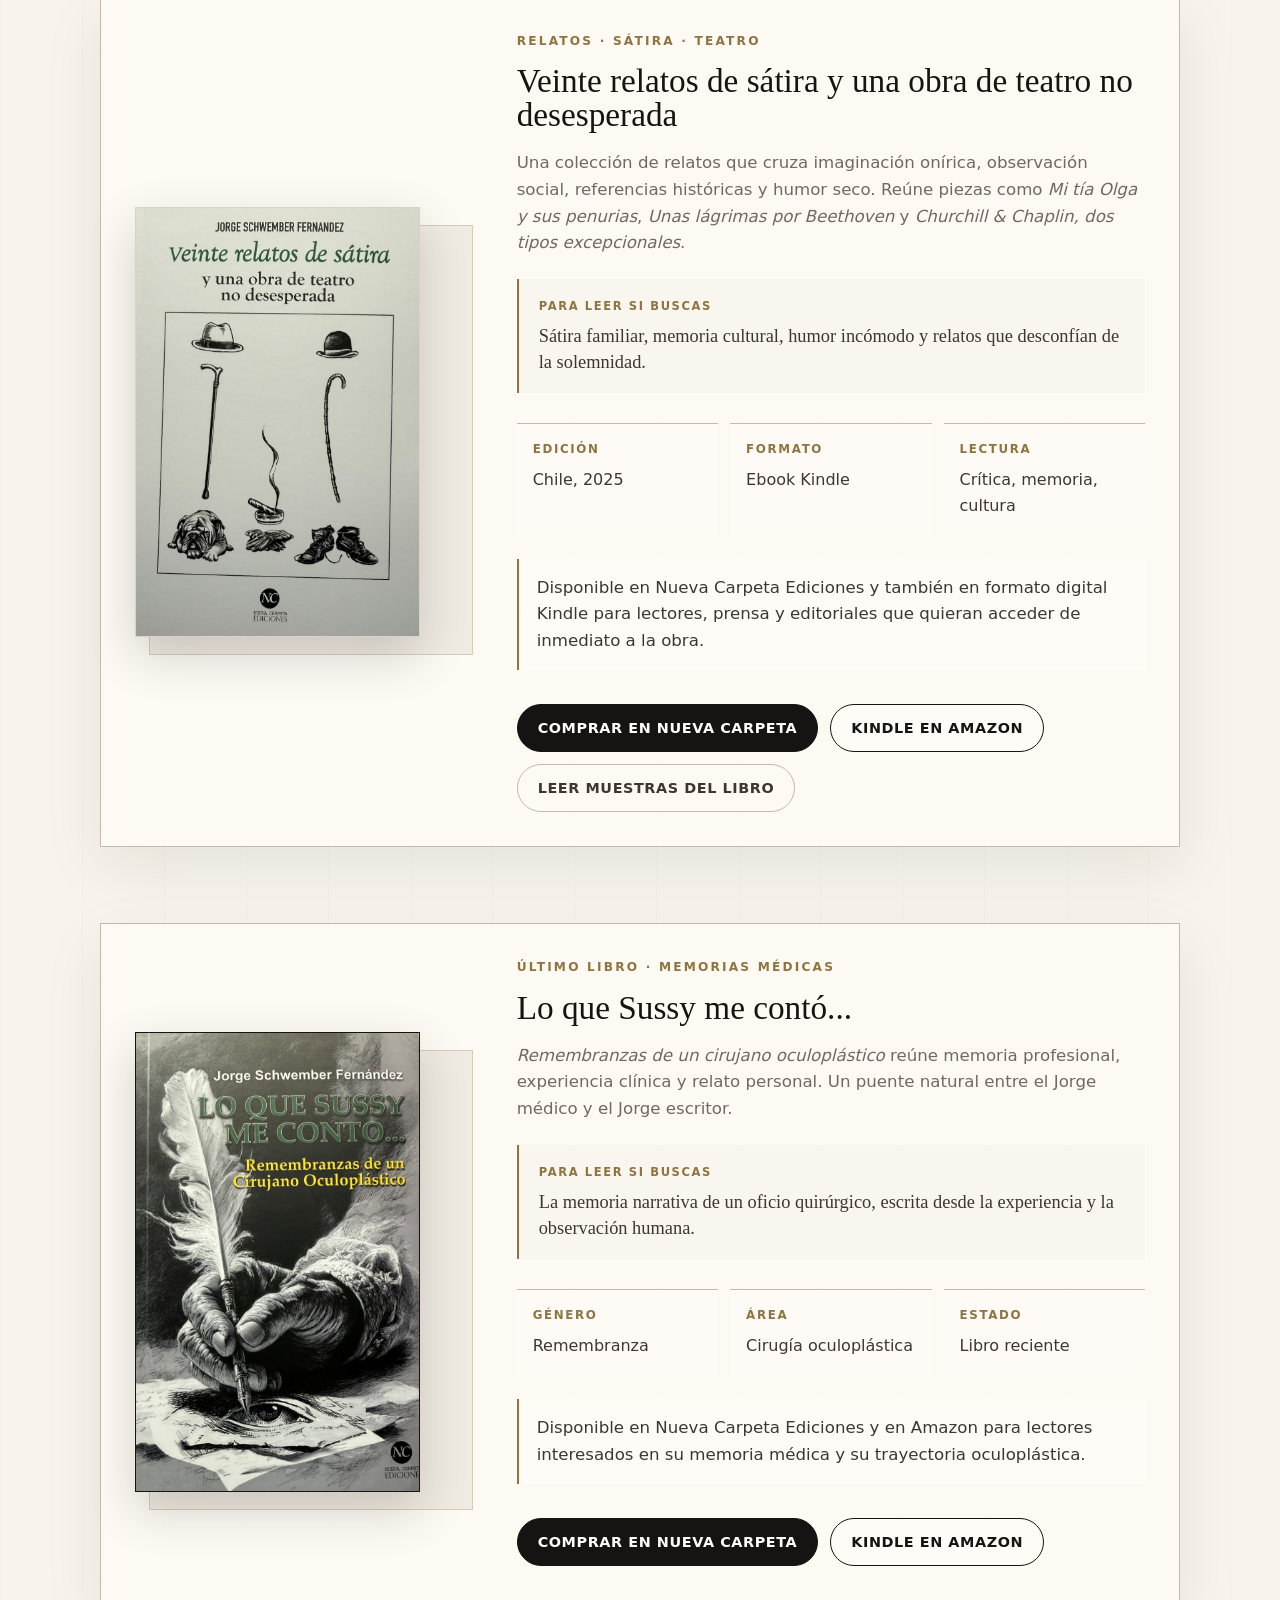
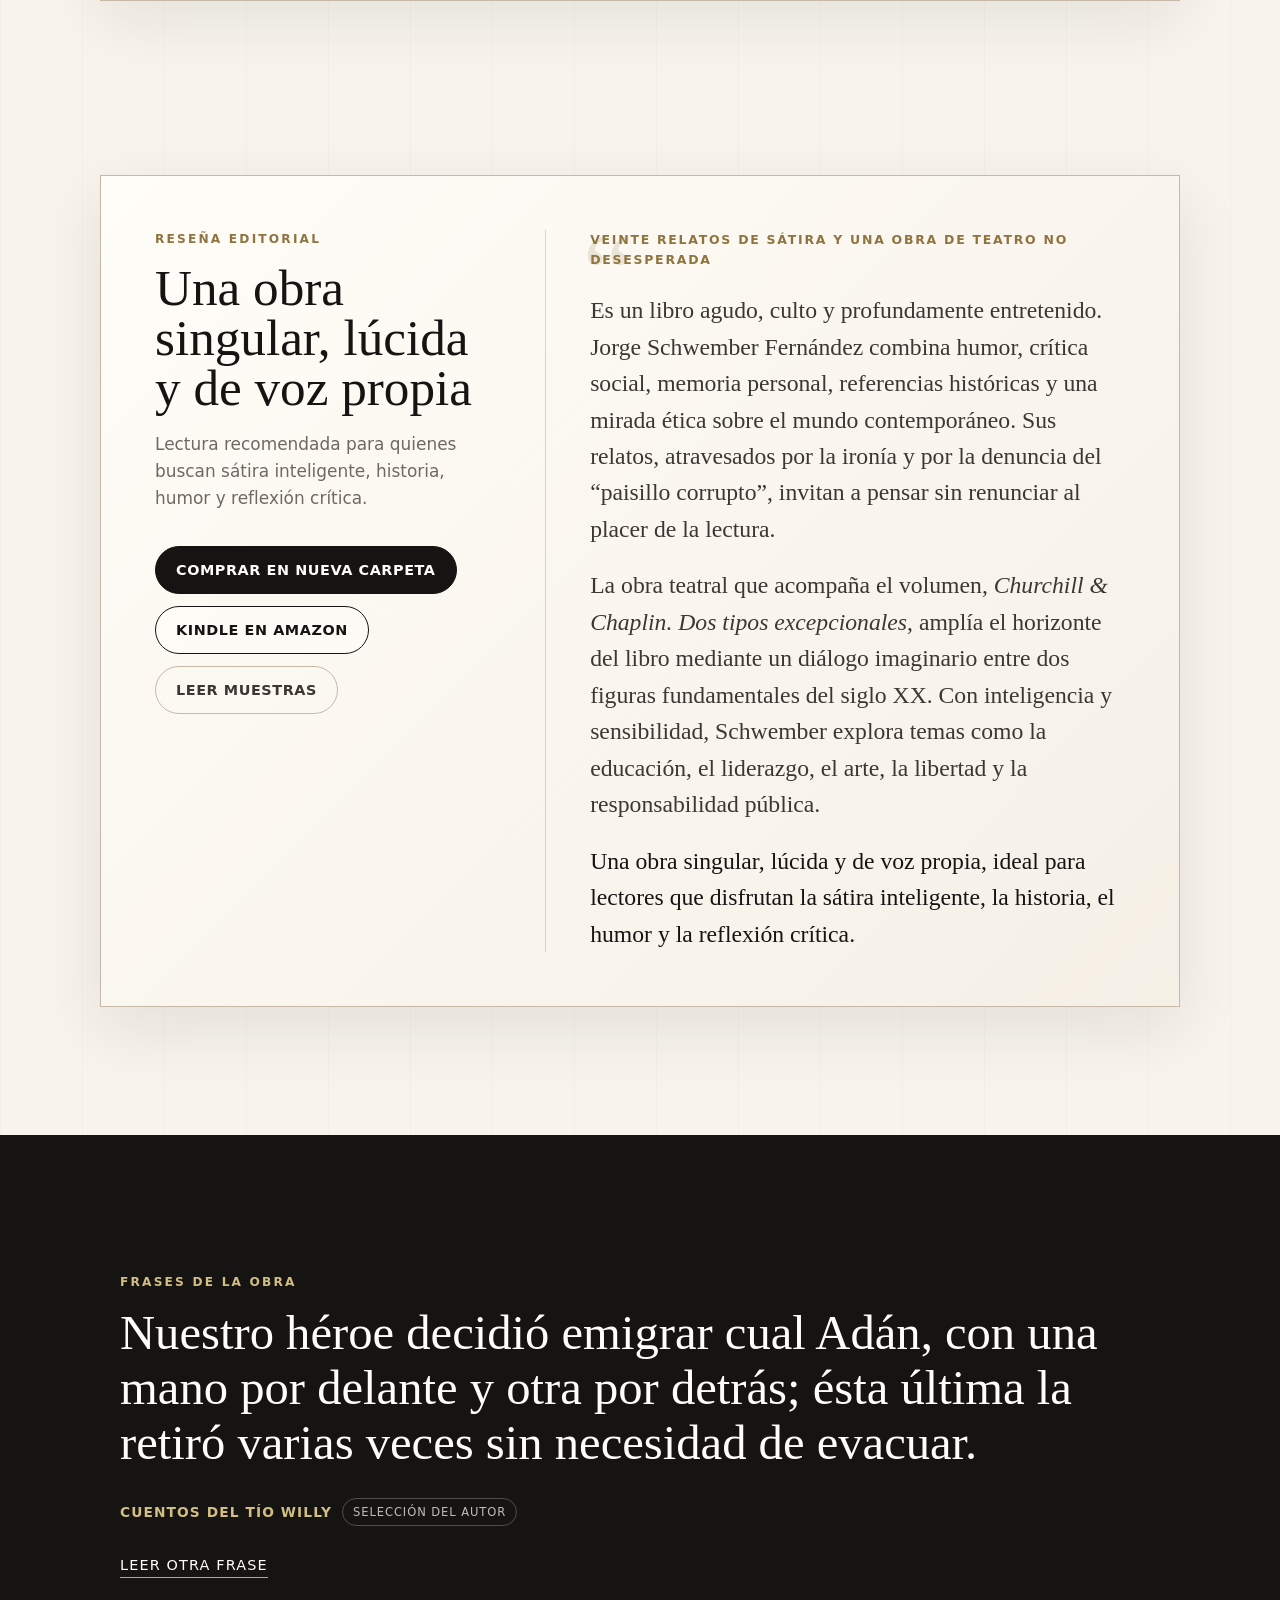
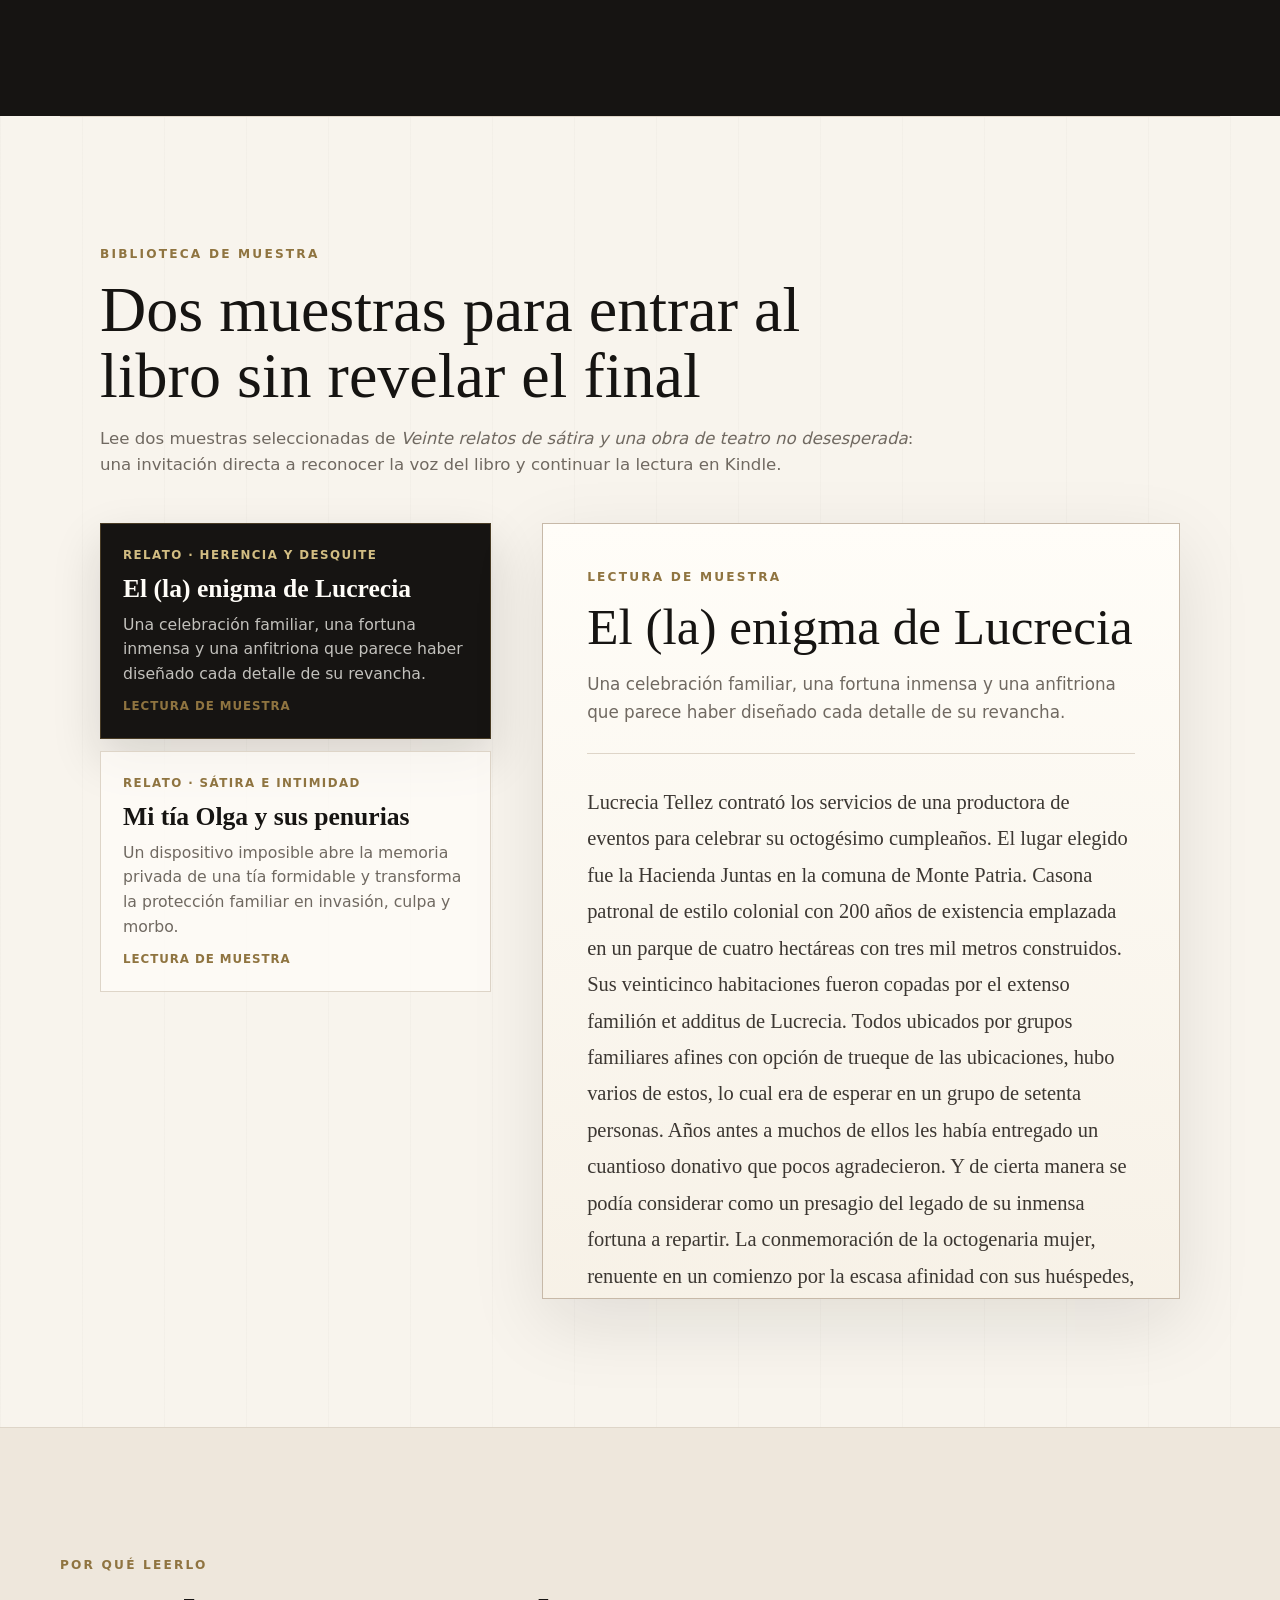
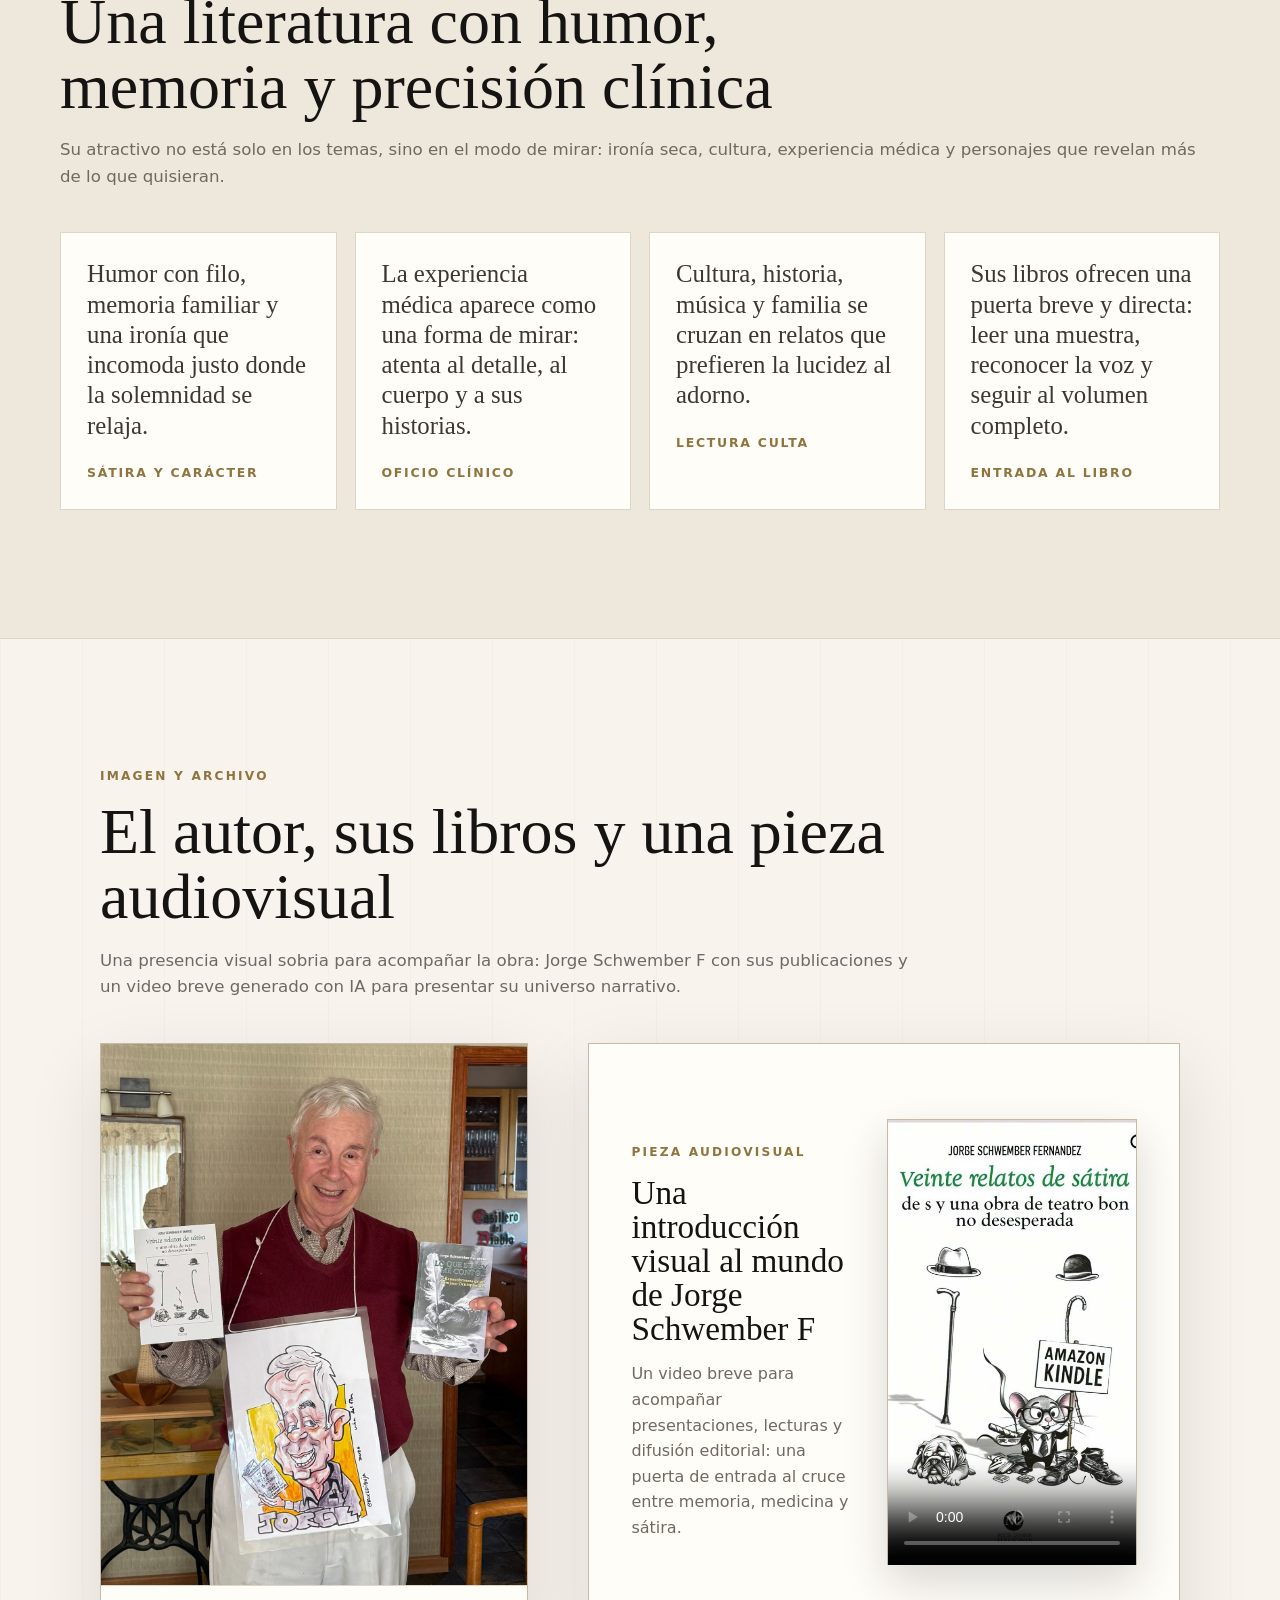
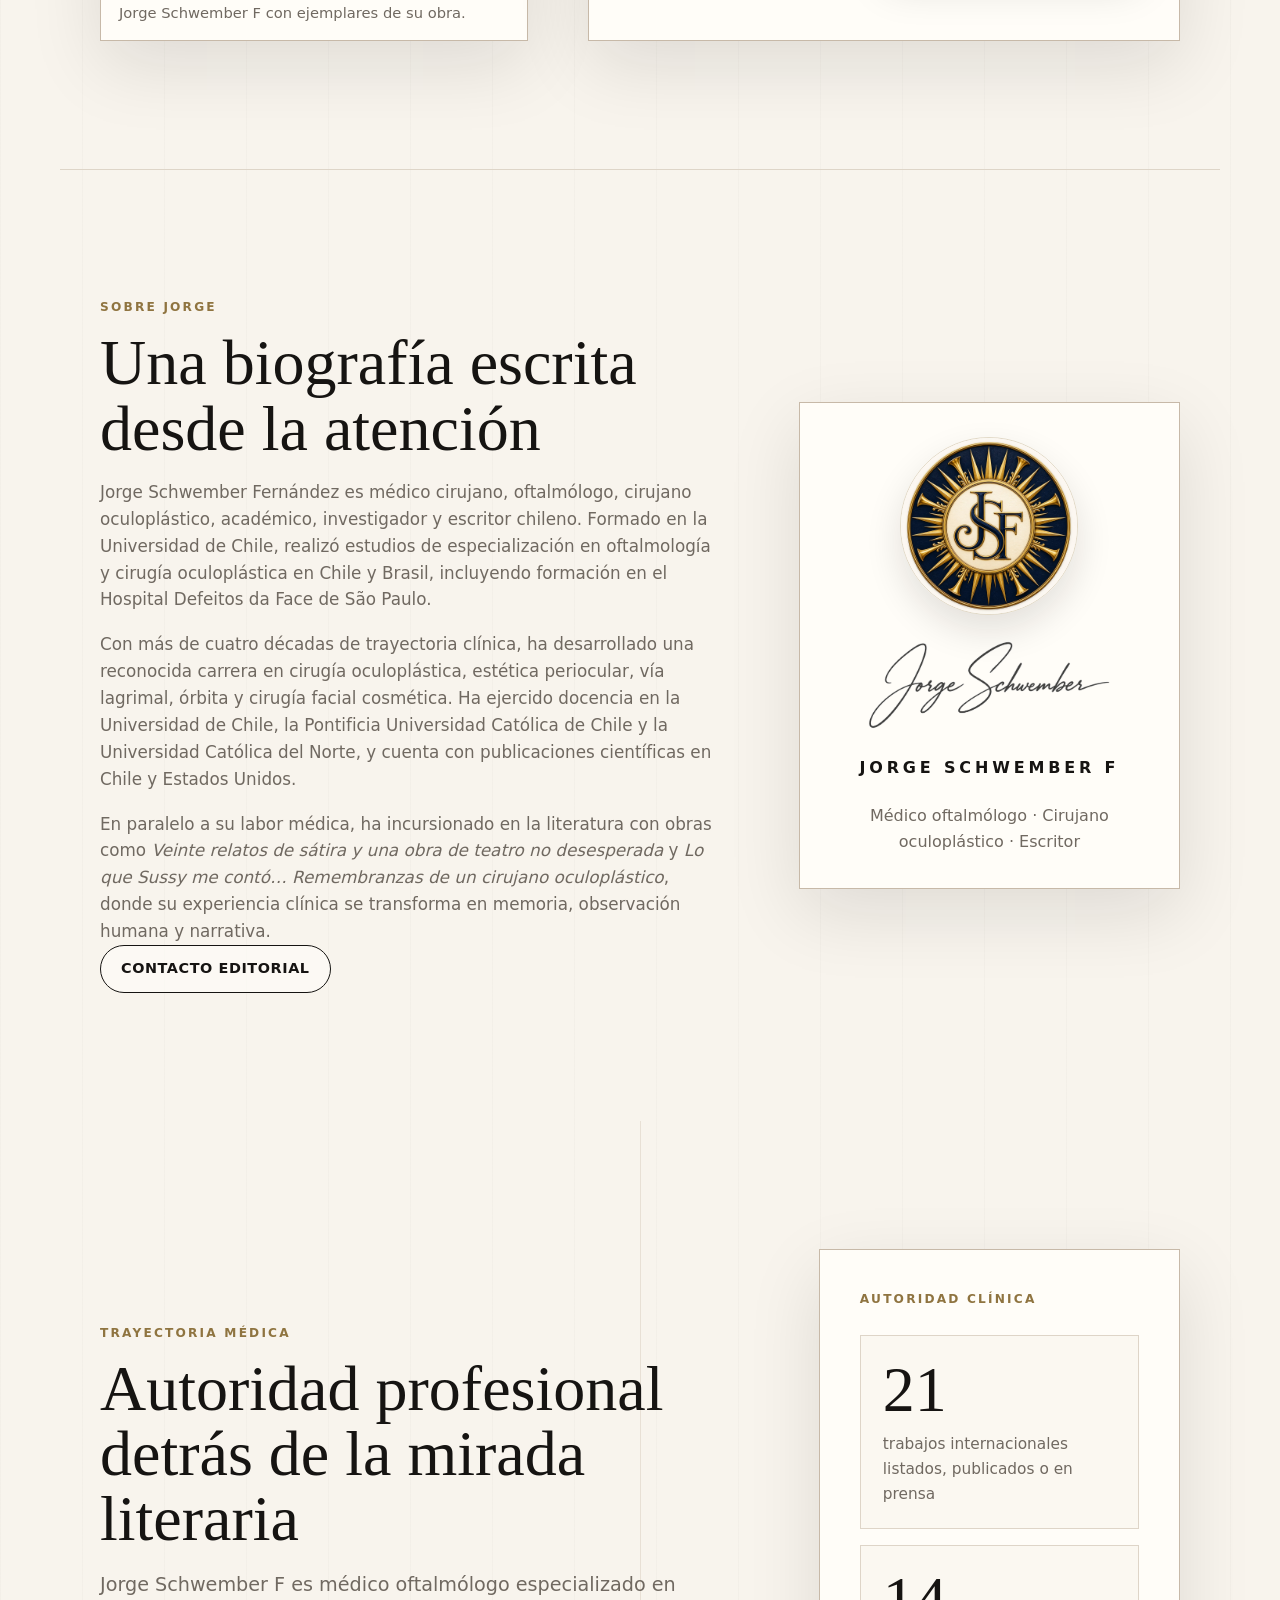
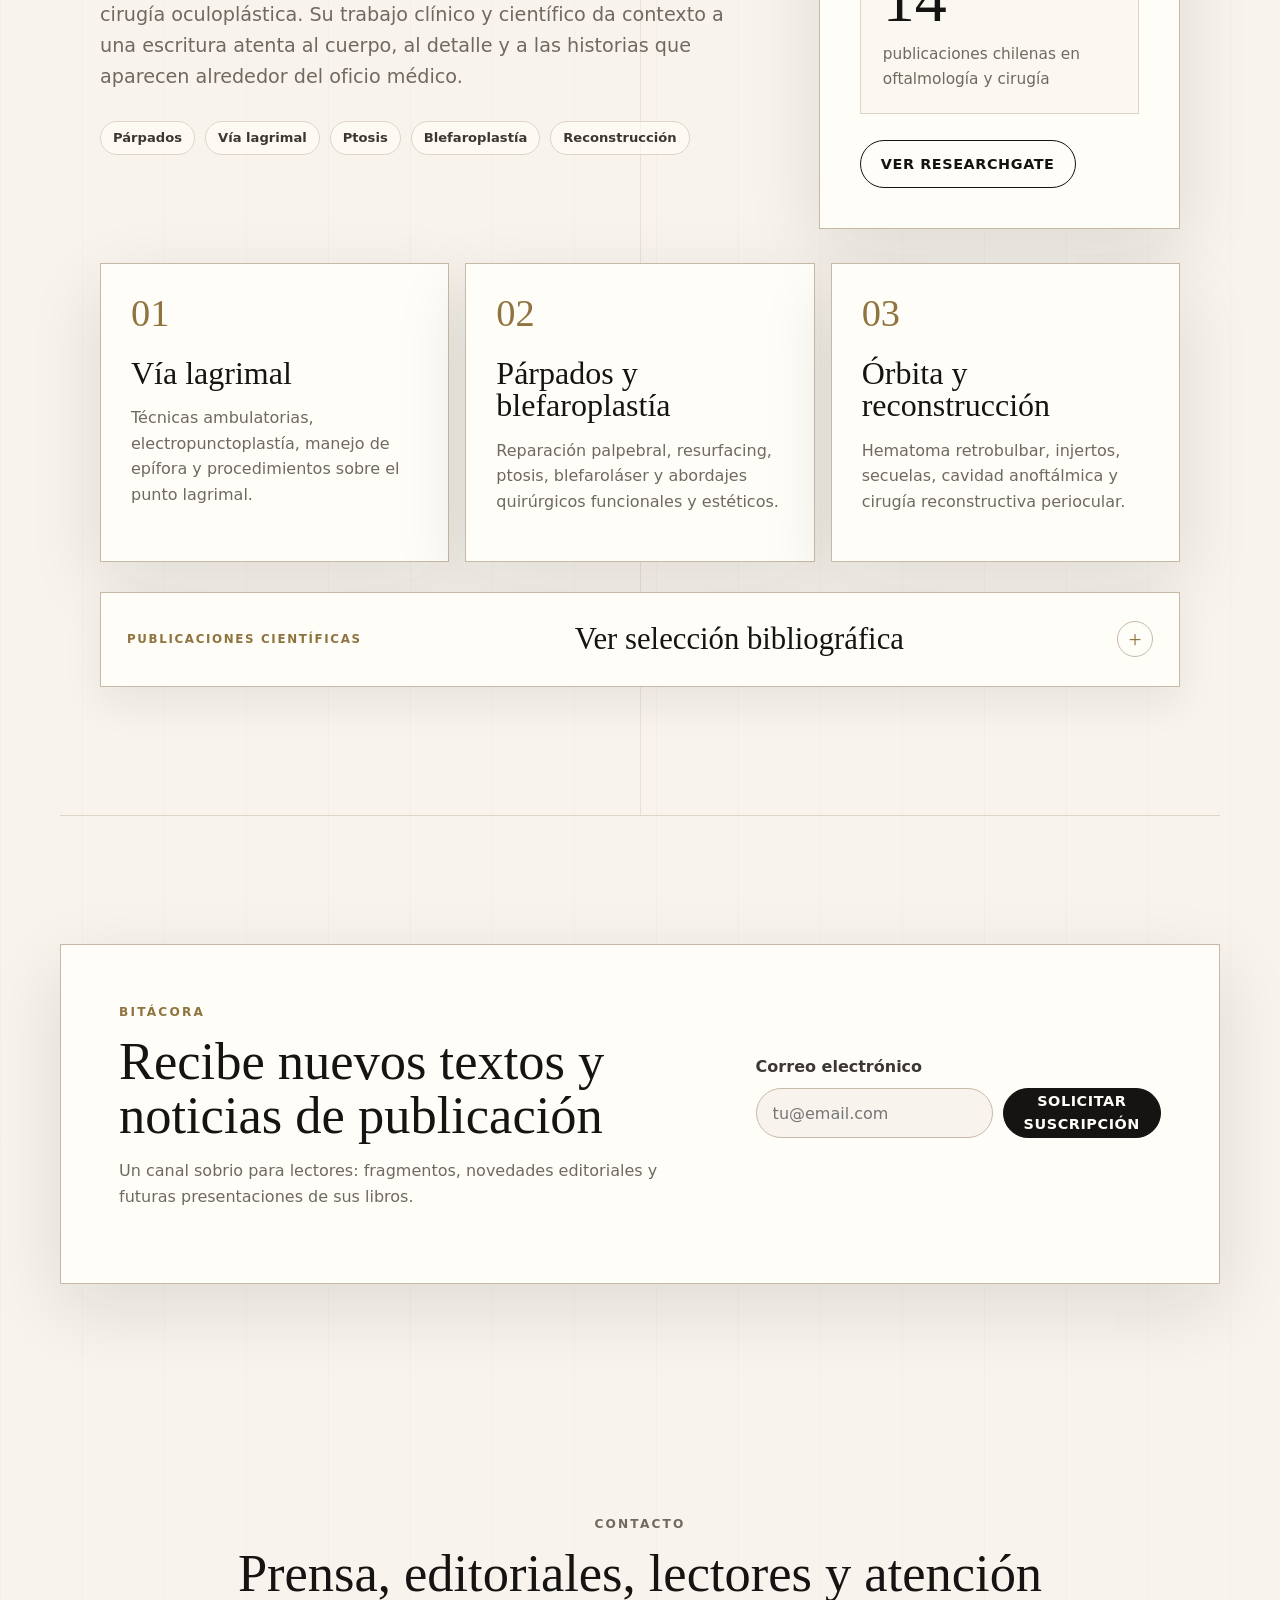
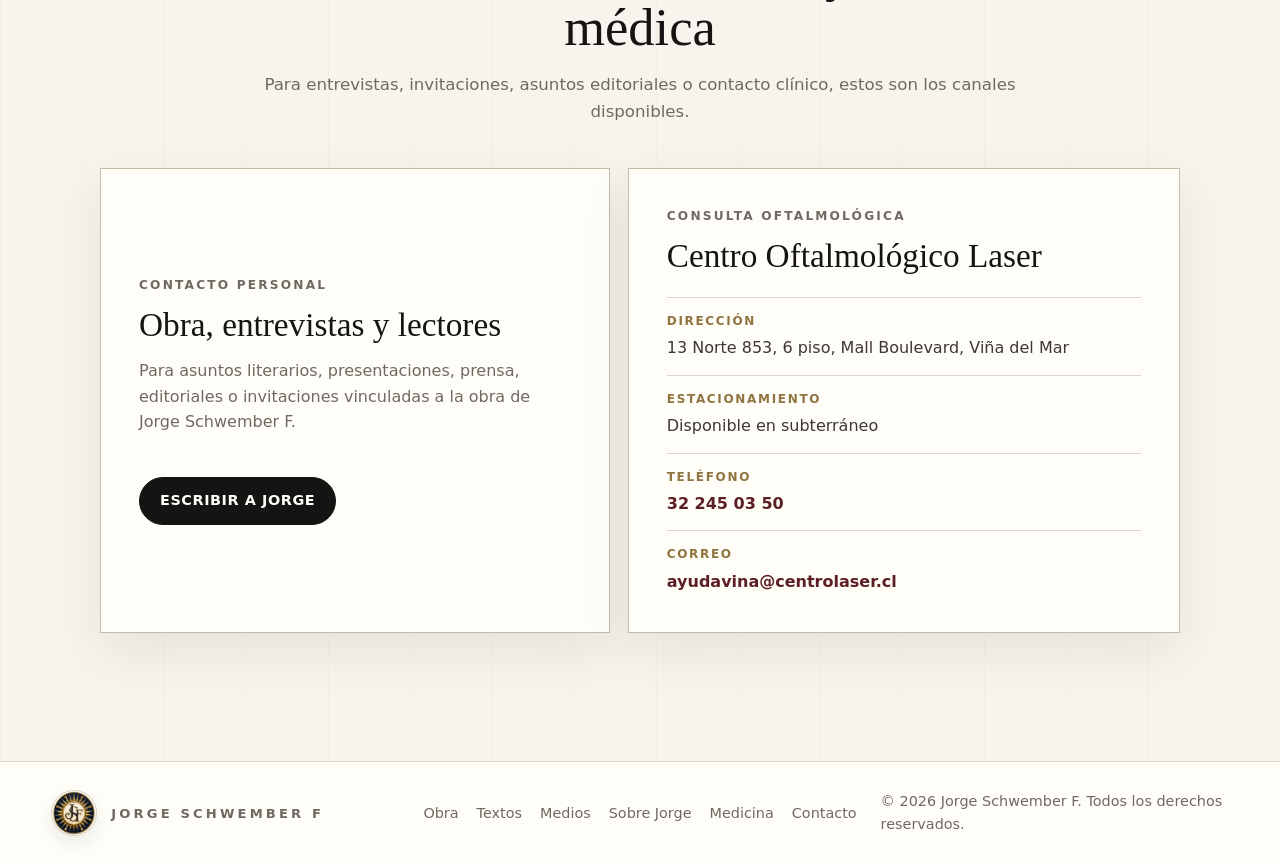
==== commit 78e67953: "Canonicalize official domain" ====
--- a/index.html
+++ b/index.html
@@ -15,9 +15,11 @@
     />
     <meta property="og:type" content="website" />
     <meta property="og:locale" content="es_CL" />
+    <meta property="og:url" content="https://jorgeschwember.cl/" />
     <meta property="og:image" content="assets/jorge-schwember-portrait-final.jpeg" />
     <meta name="twitter:card" content="summary" />
     <meta name="theme-color" content="#f8f4ed" />
+    <link rel="canonical" href="https://jorgeschwember.cl/" />
     <link rel="stylesheet" href="styles.css?v=20260528-nueva-carpeta" />
   </head>
   <body>
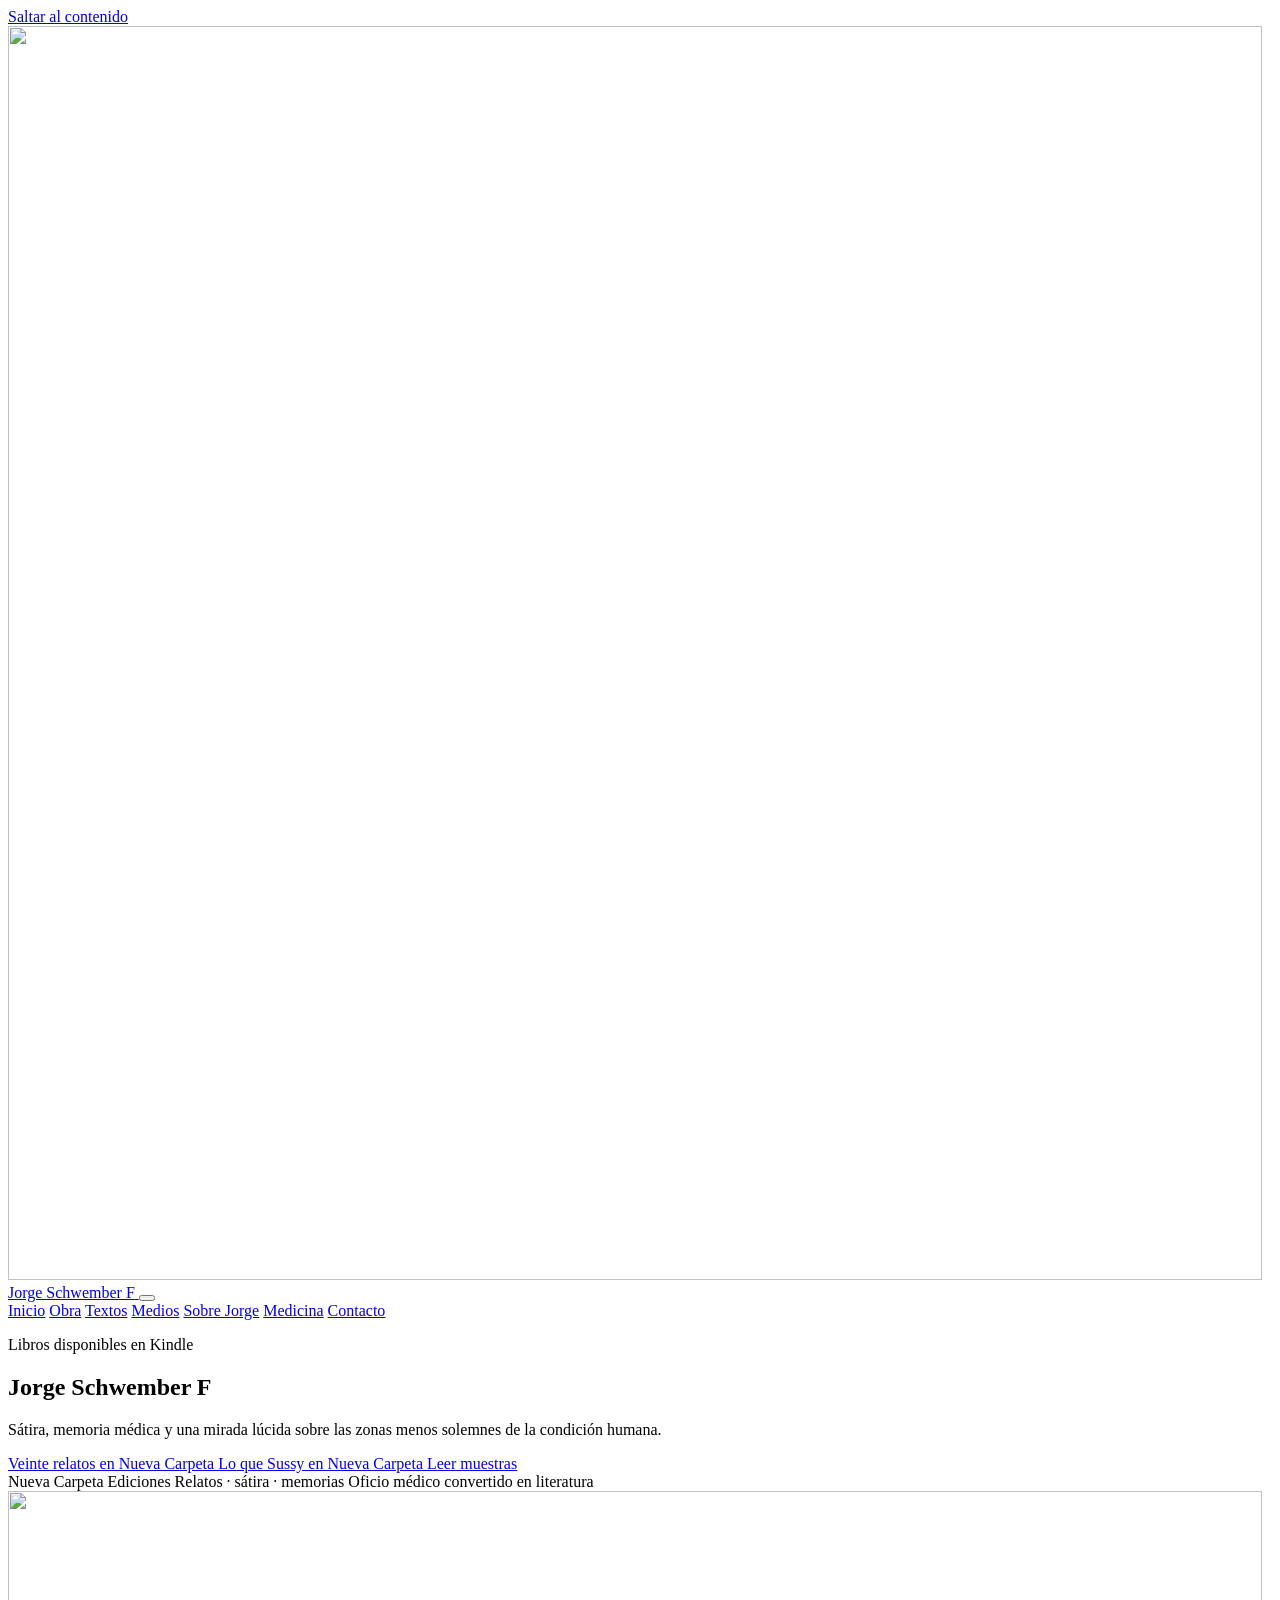
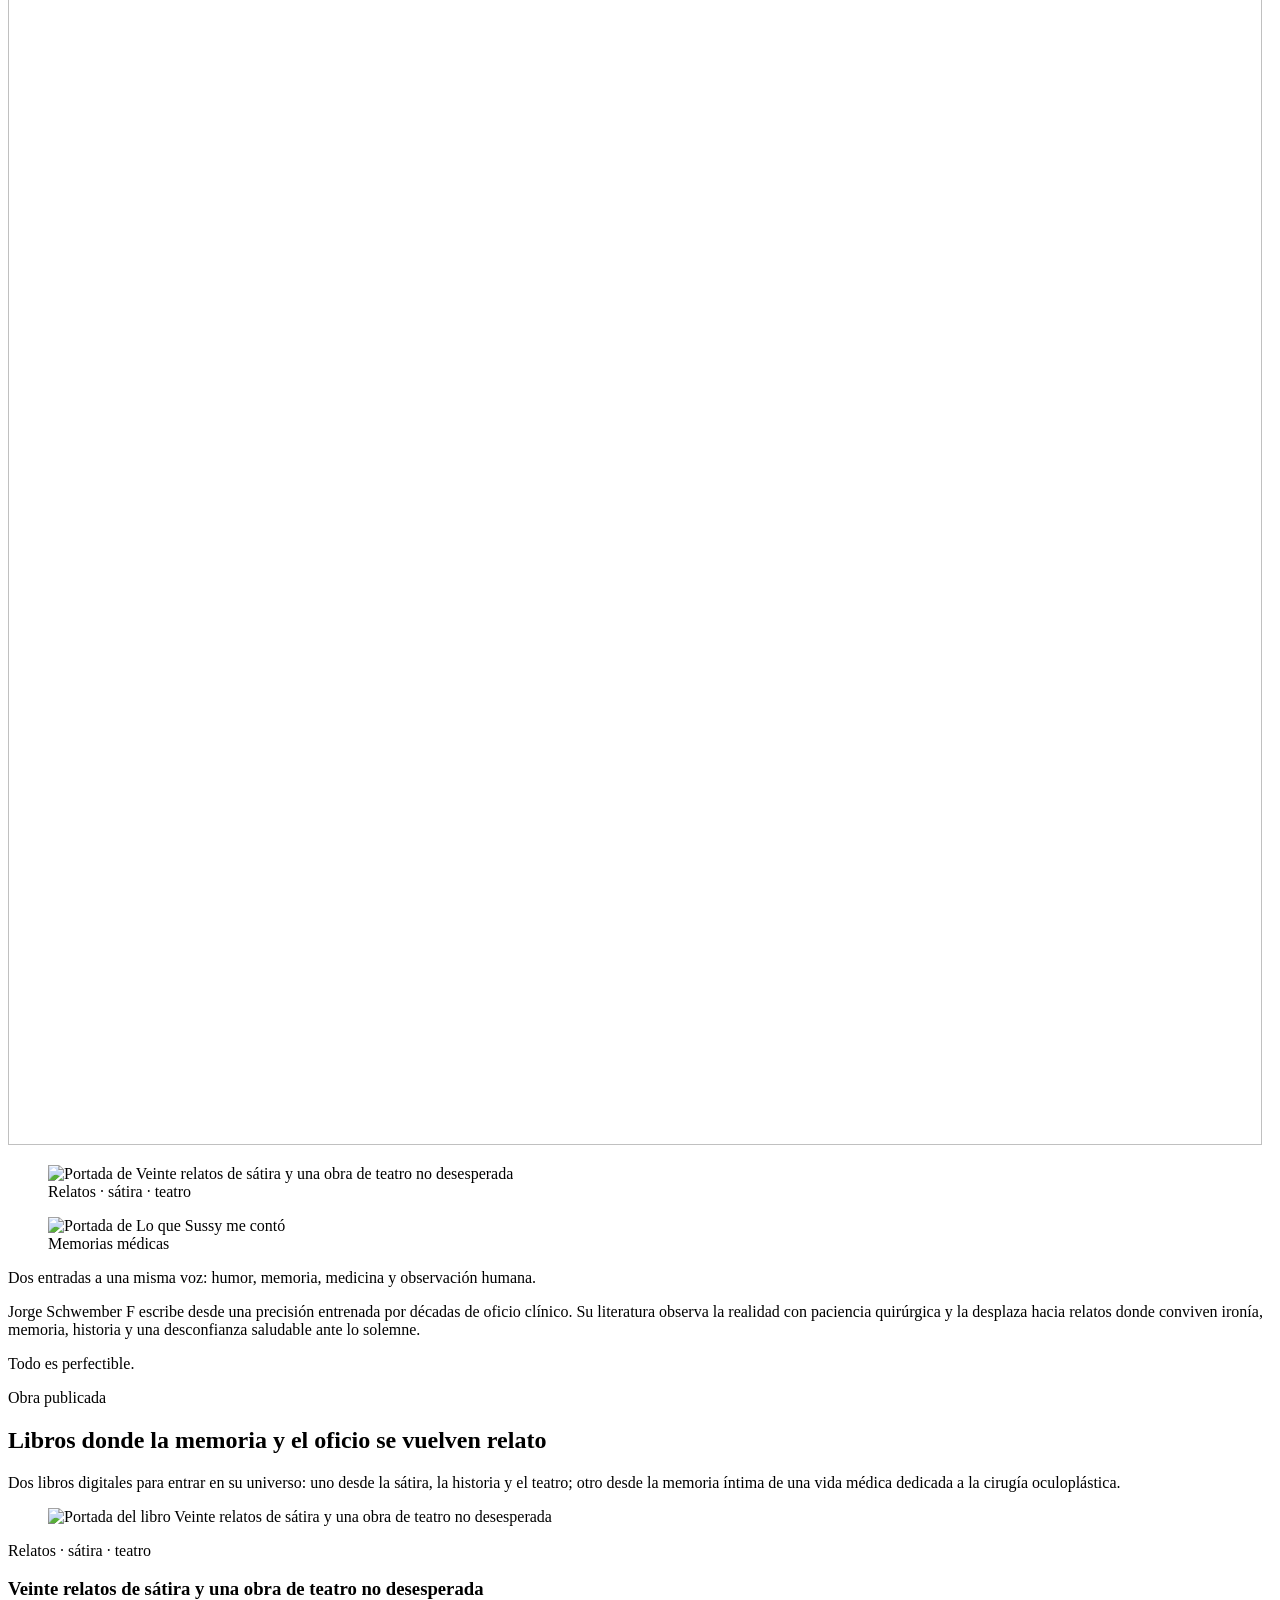
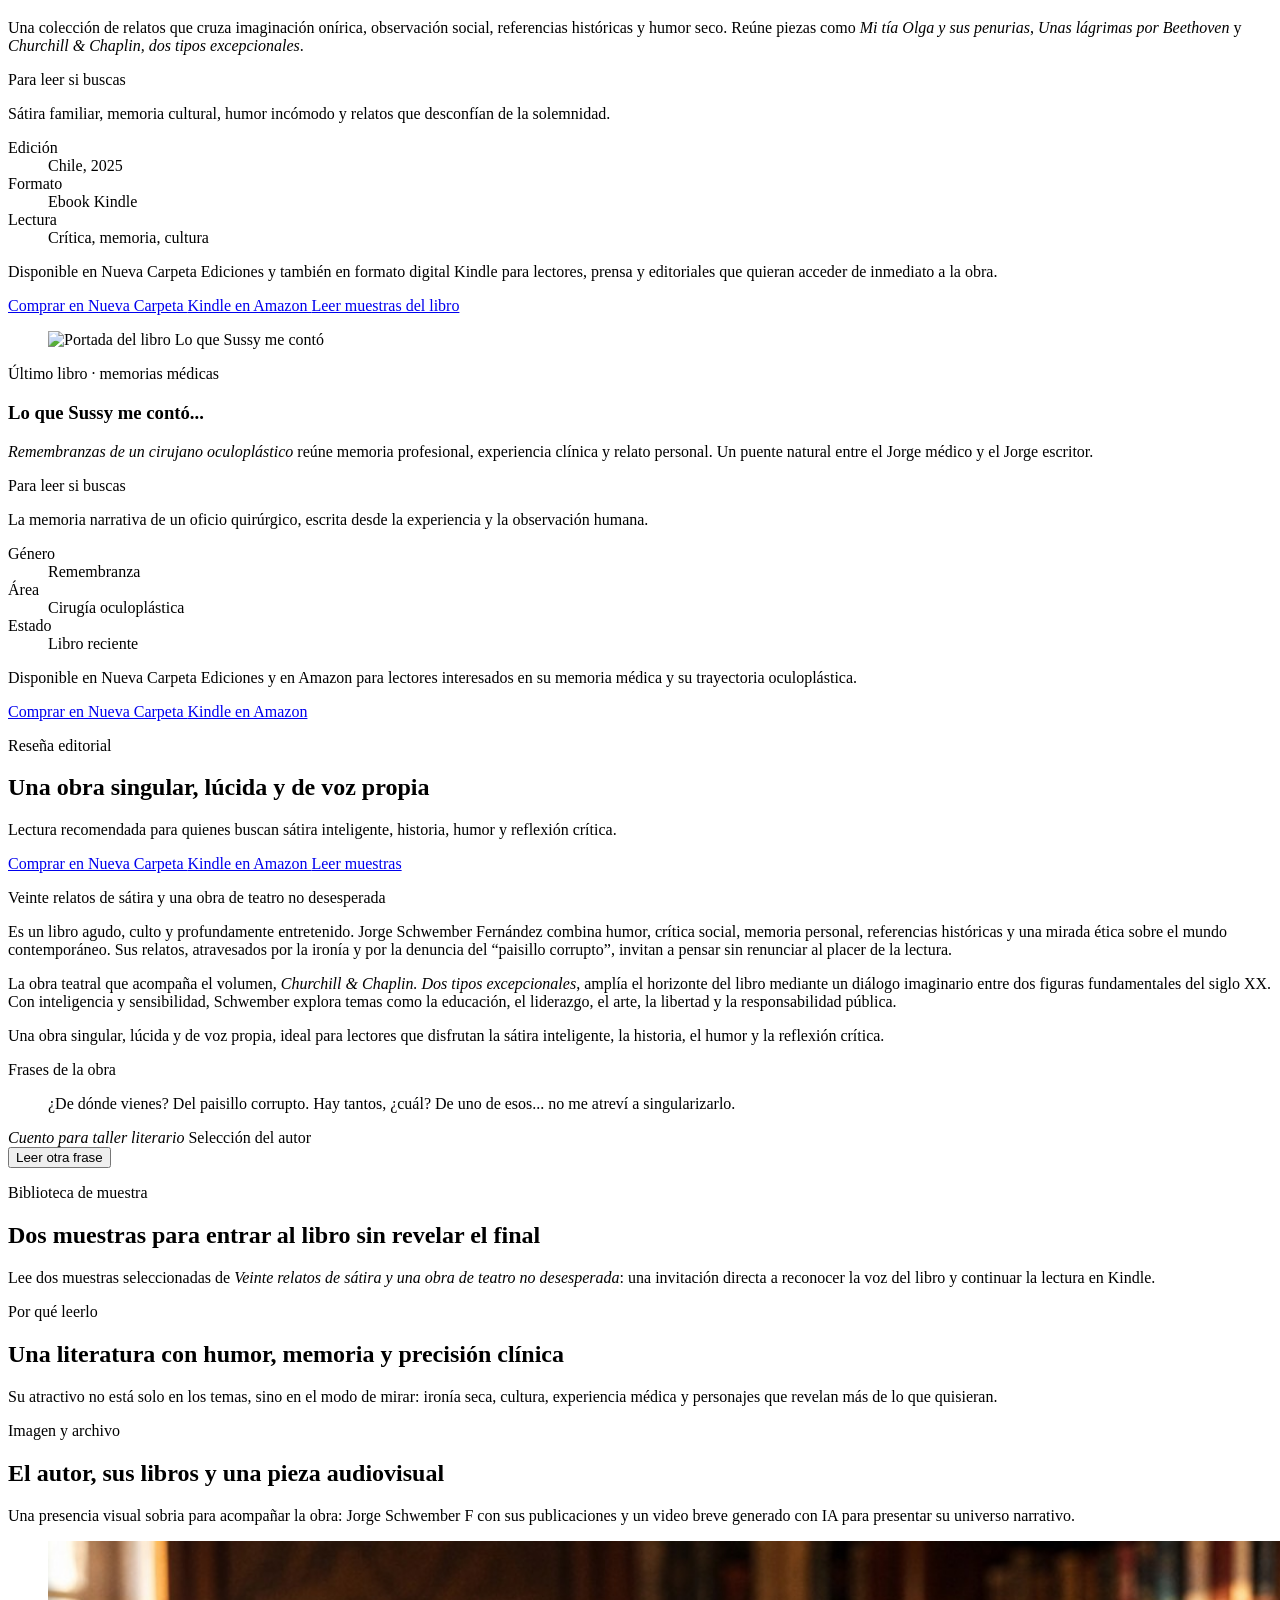
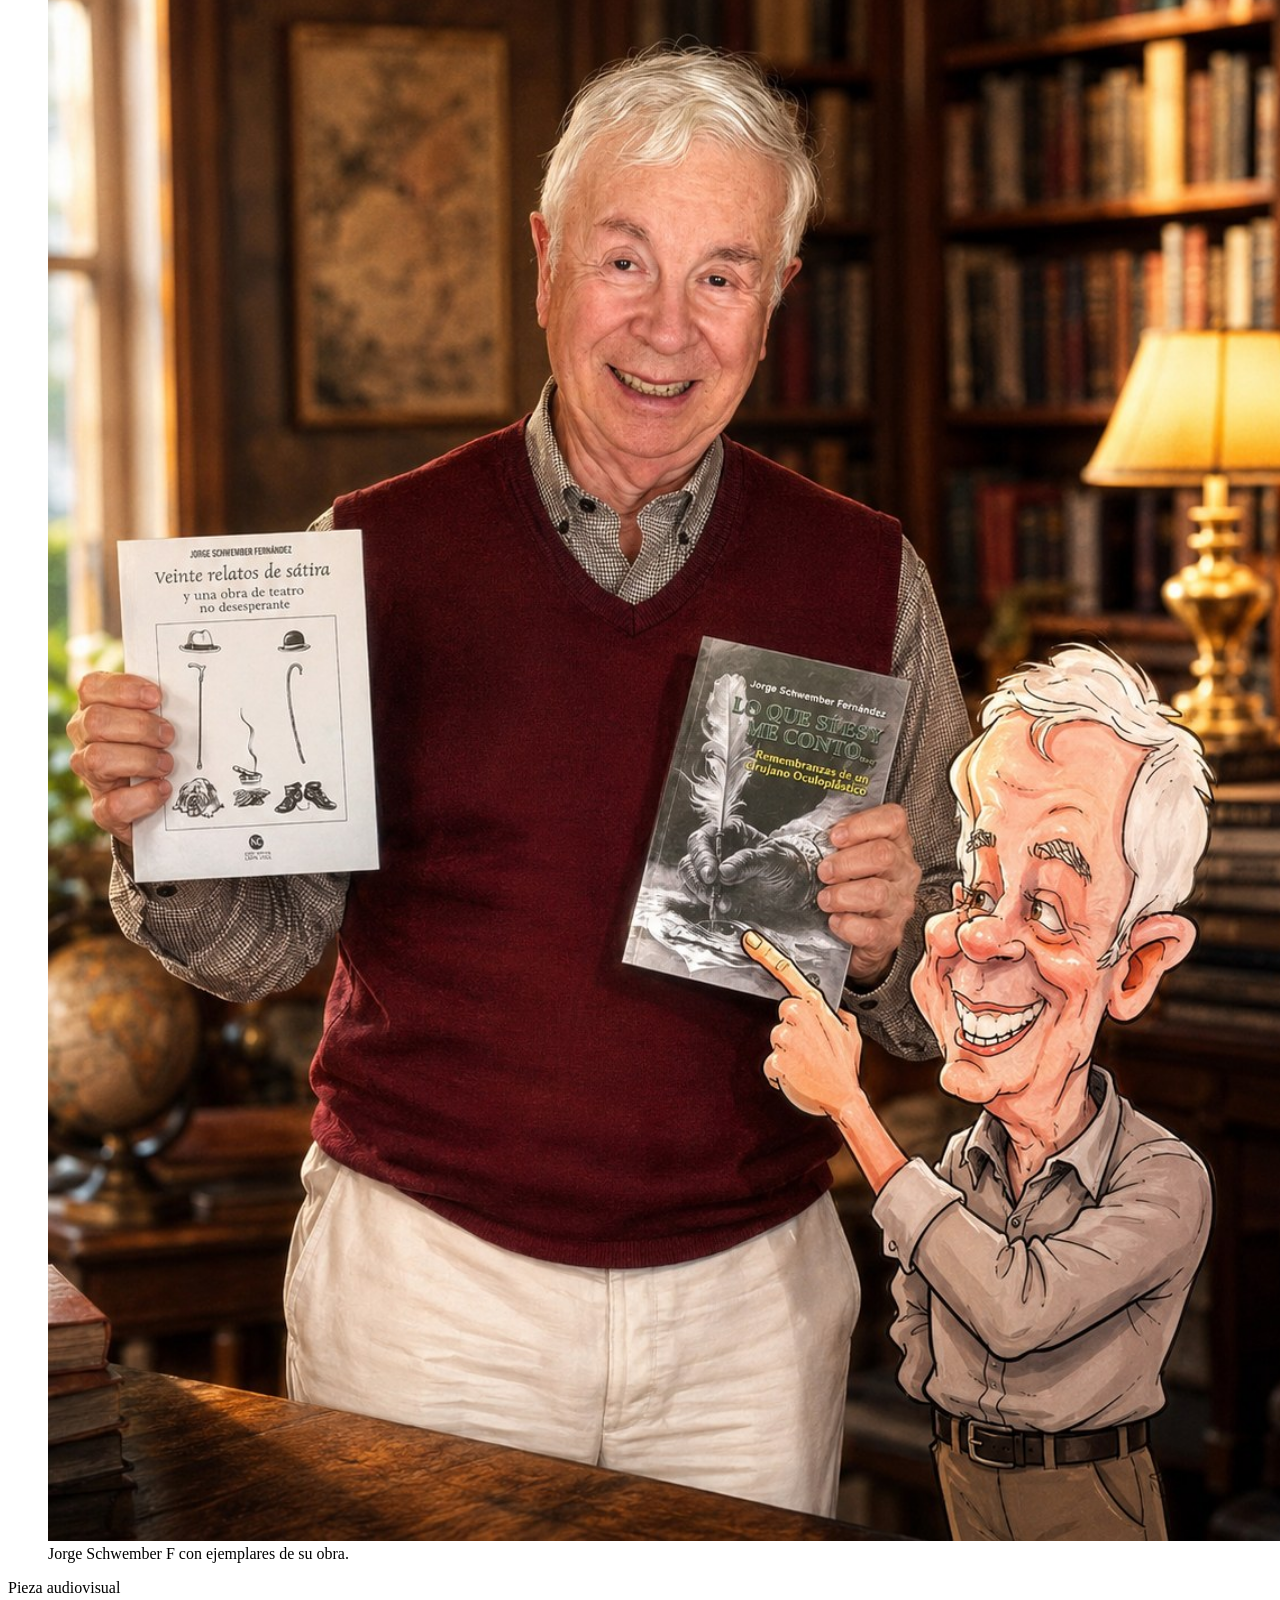
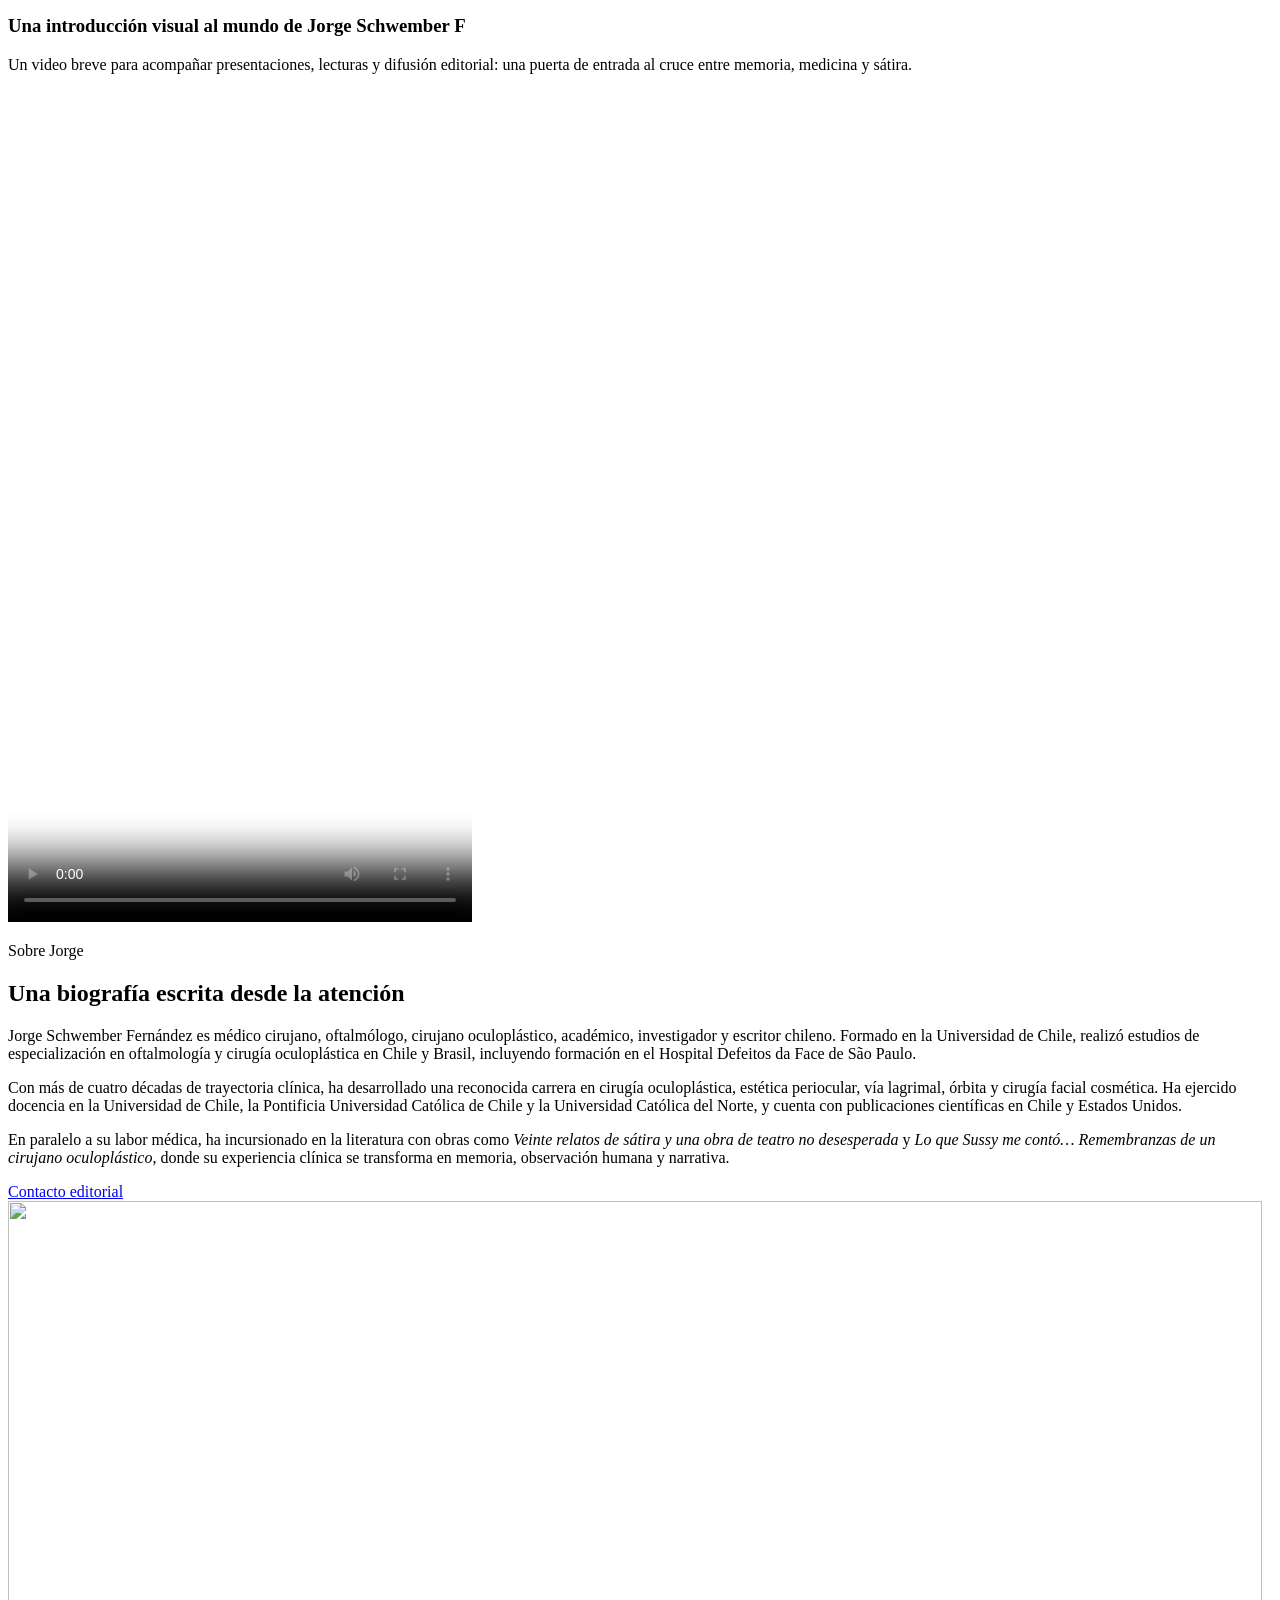
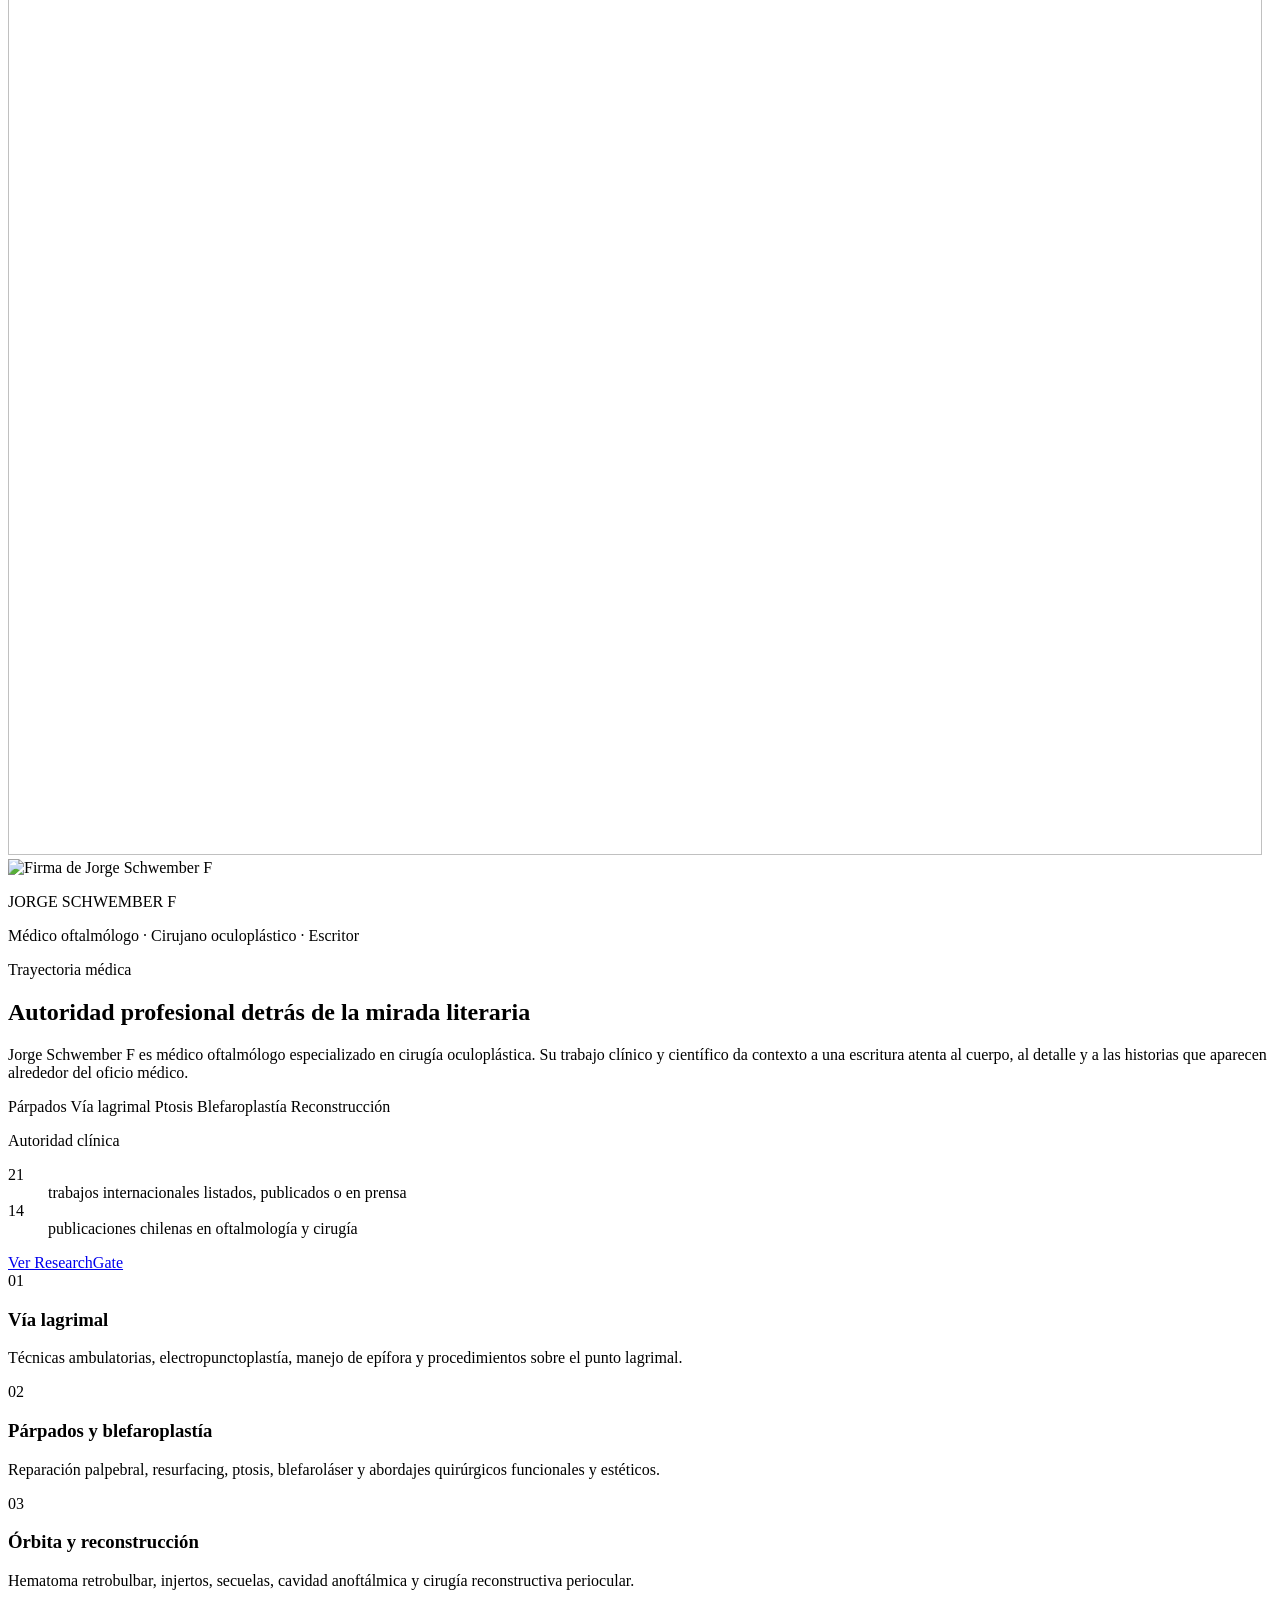
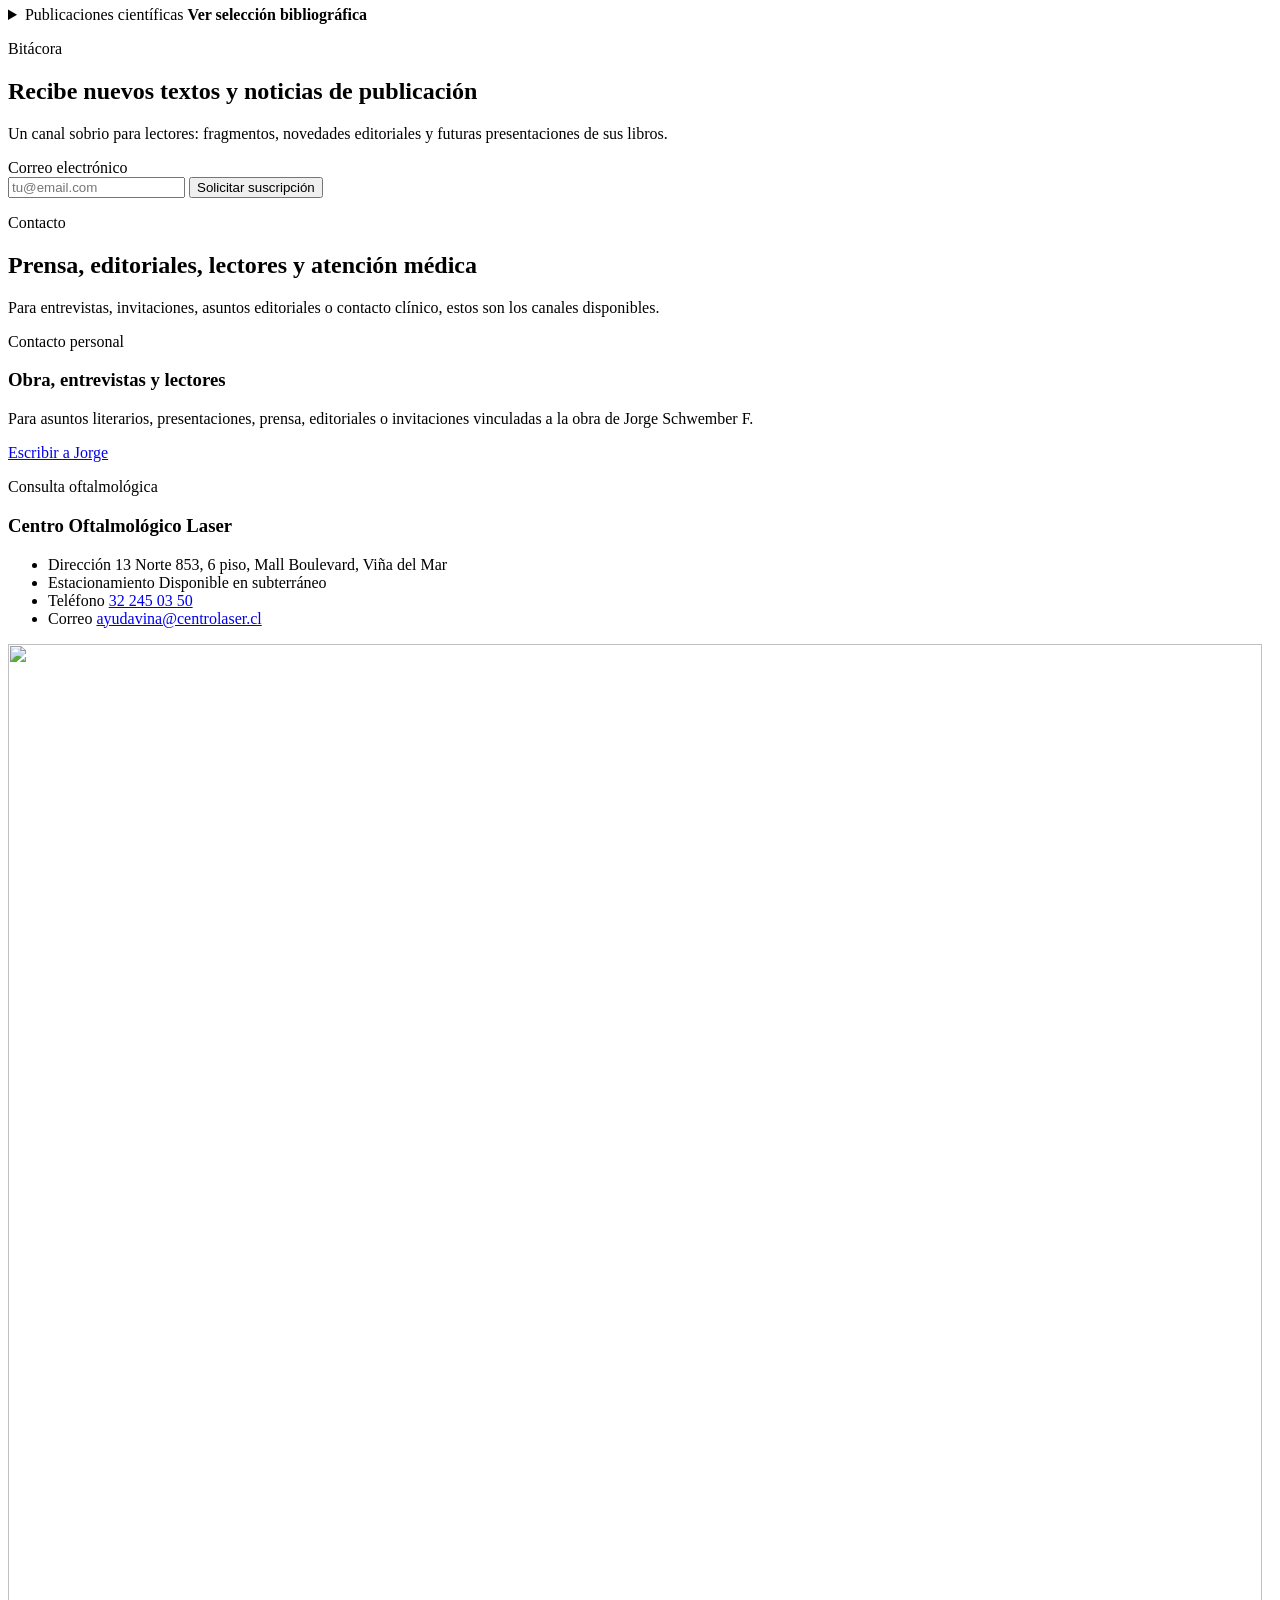
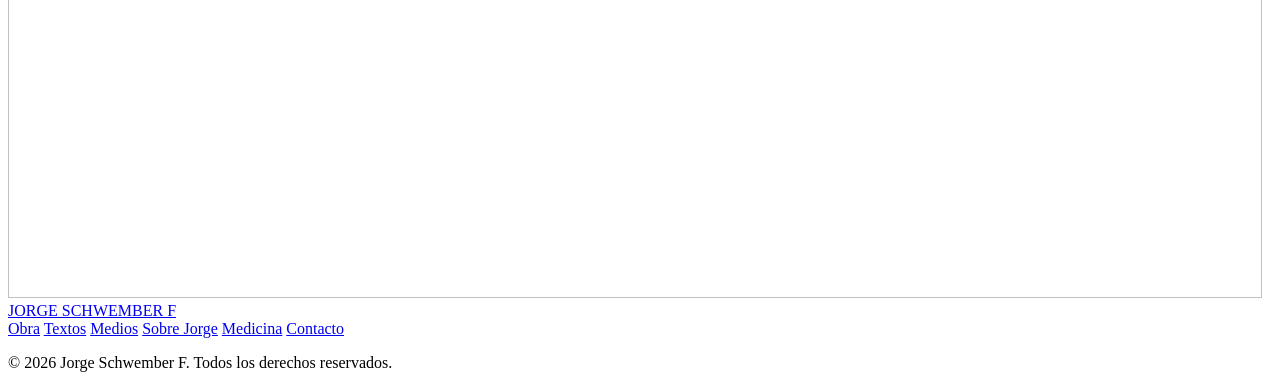
==== commit f07da91d: "Bust portrait image cache" ====
--- a/index.html
+++ b/index.html
@@ -16,7 +16,7 @@
     <meta property="og:type" content="website" />
     <meta property="og:locale" content="es_CL" />
     <meta property="og:url" content="https://jorgeschwember.cl/" />
-    <meta property="og:image" content="assets/jorge-schwember-portrait-final.jpeg" />
+    <meta property="og:image" content="assets/jorge-schwember-portrait-library.jpeg" />
     <meta name="twitter:card" content="summary" />
     <meta name="theme-color" content="#f8f4ed" />
     <link rel="canonical" href="https://jorgeschwember.cl/" />
@@ -397,7 +397,7 @@
         <div class="media-grid">
           <figure class="portrait-card reveal">
             <img
-              src="assets/jorge-schwember-portrait-final.jpeg"
+              src="assets/jorge-schwember-portrait-library.jpeg"
               alt="Jorge Schwember F sosteniendo sus libros y una caricatura"
               width="1260"
               height="1600"
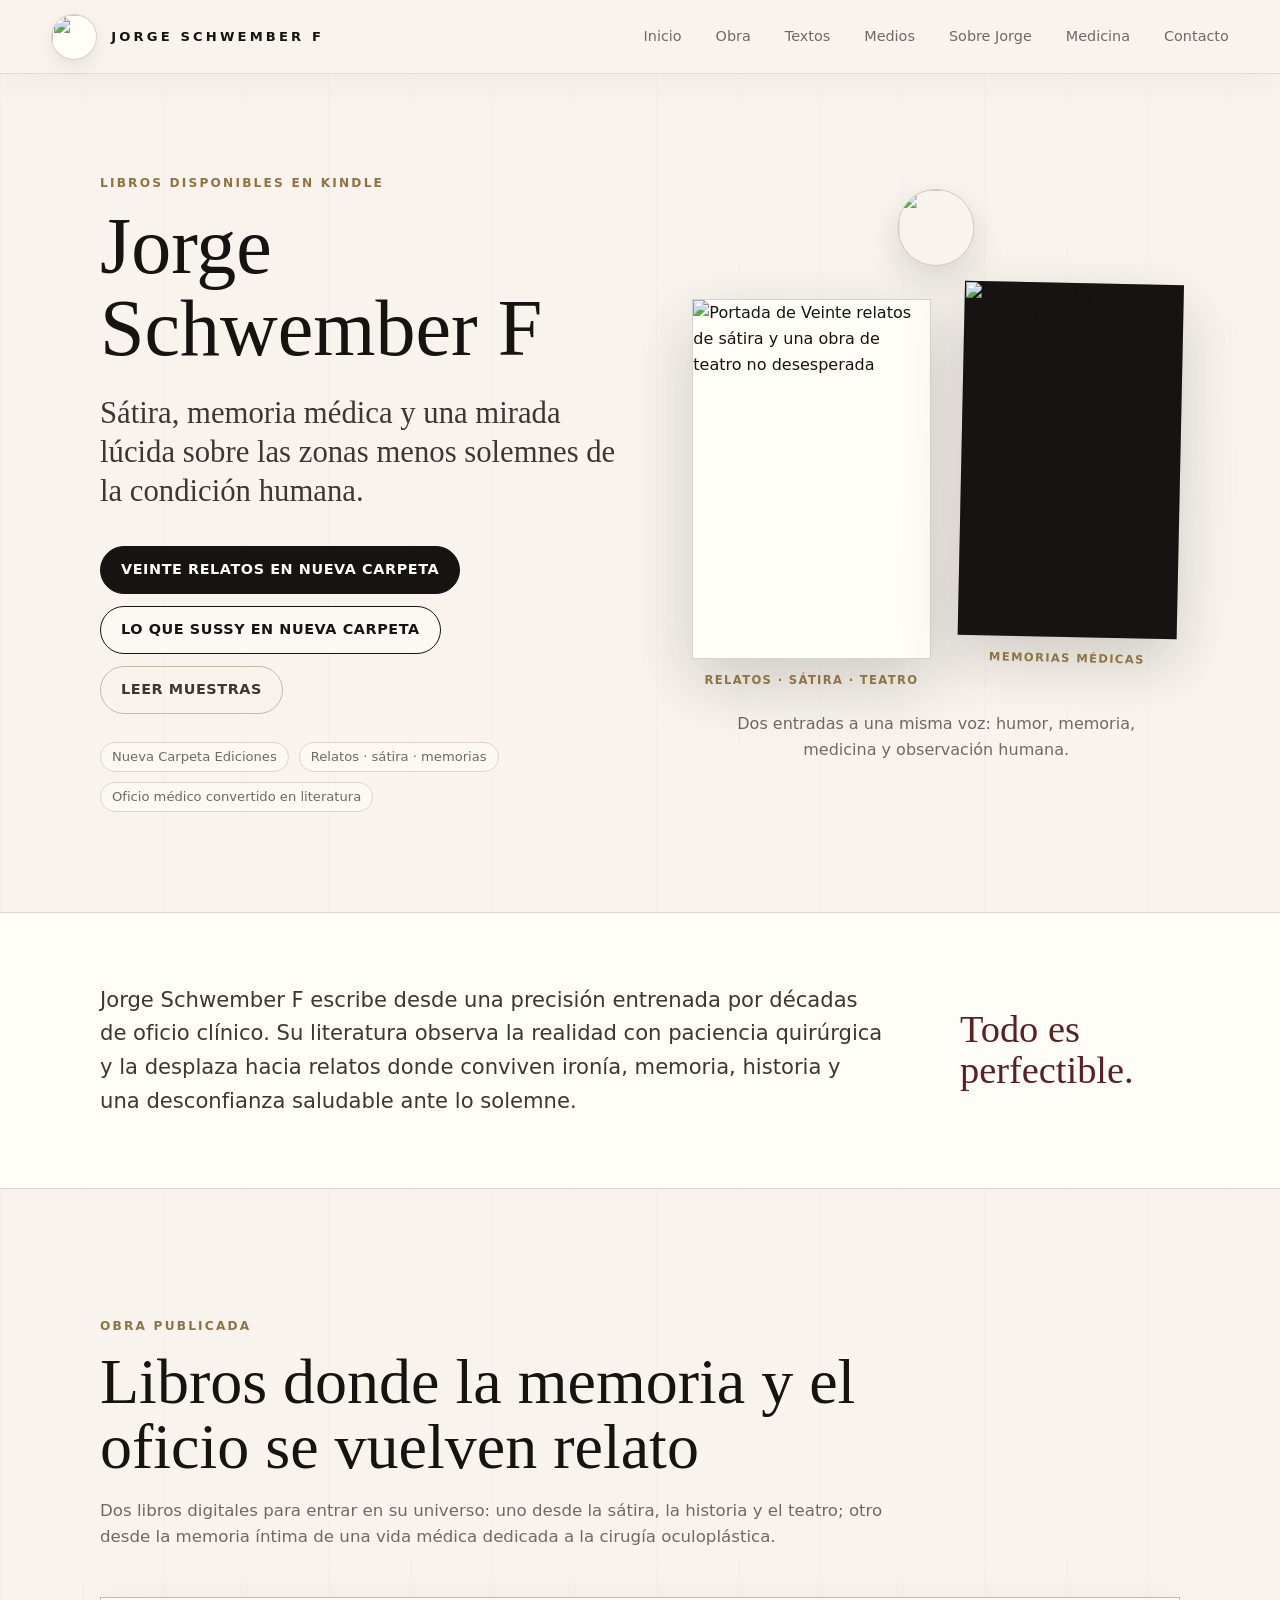
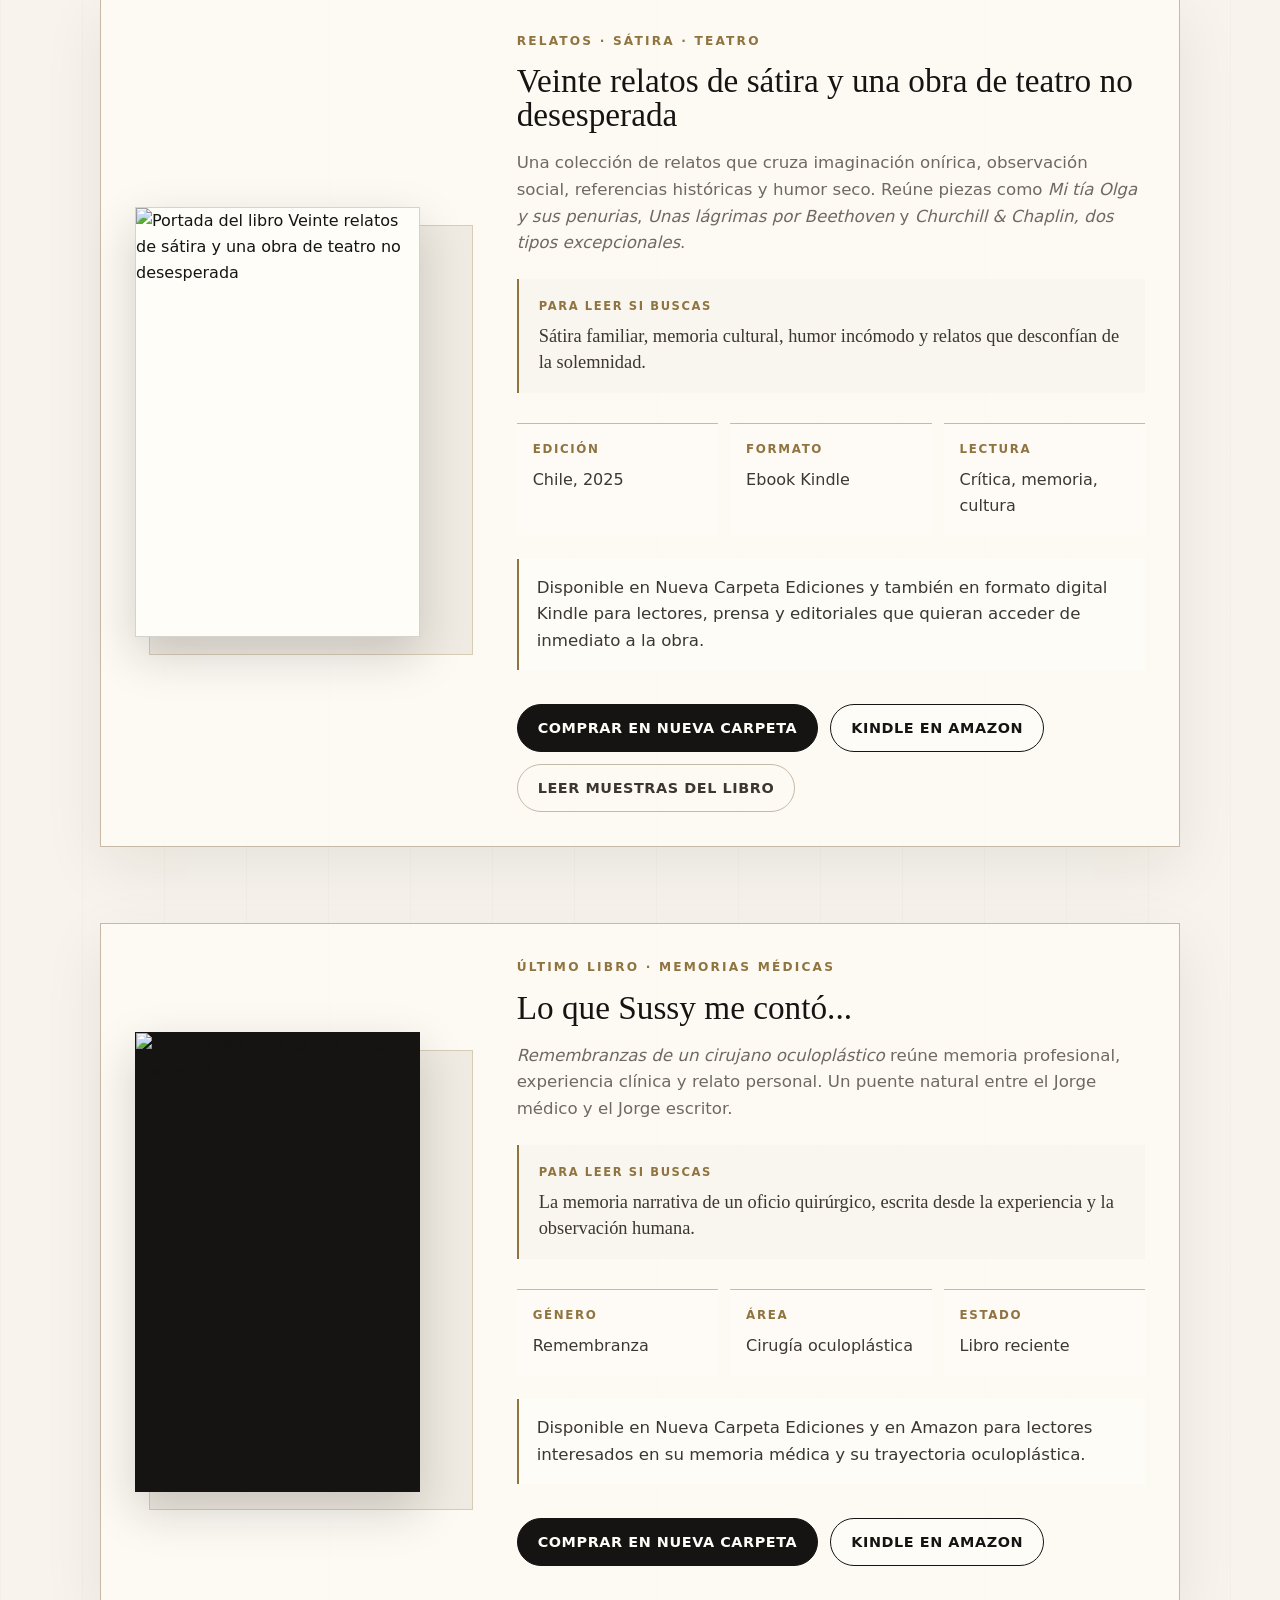
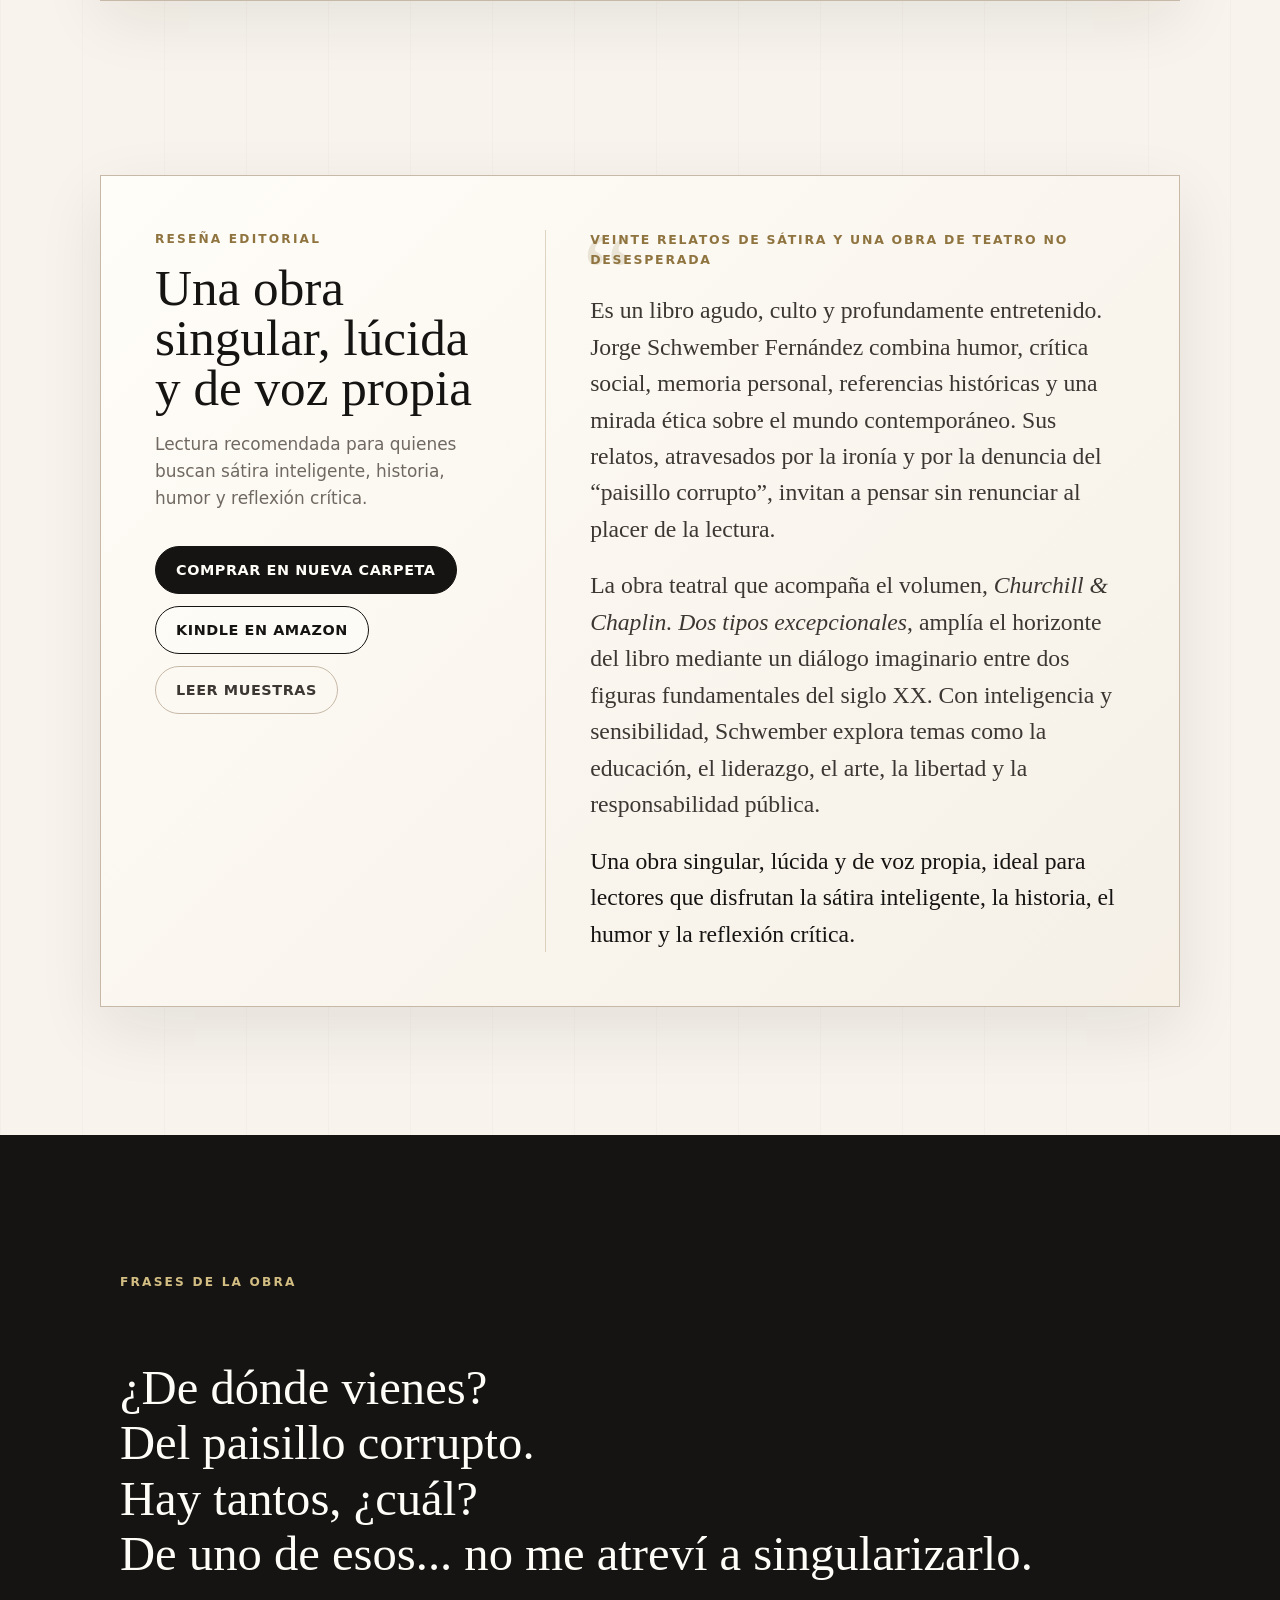
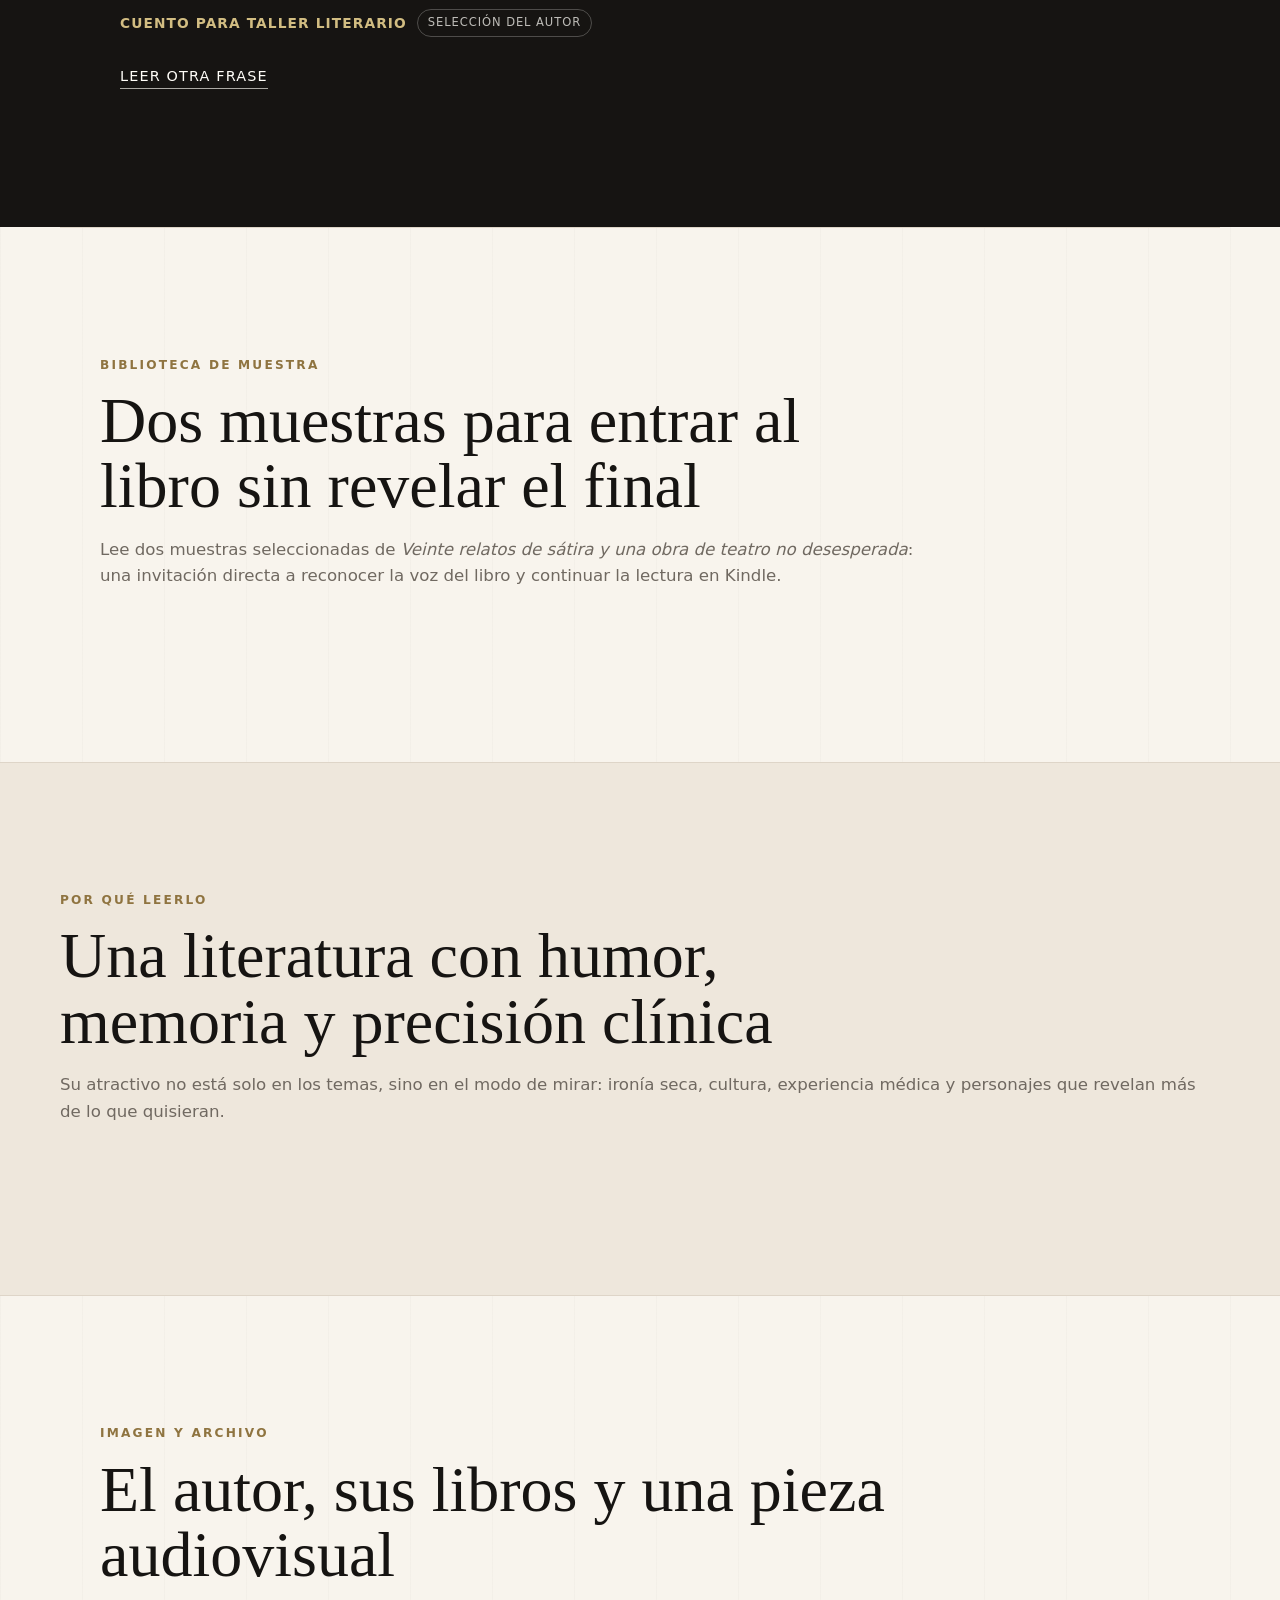
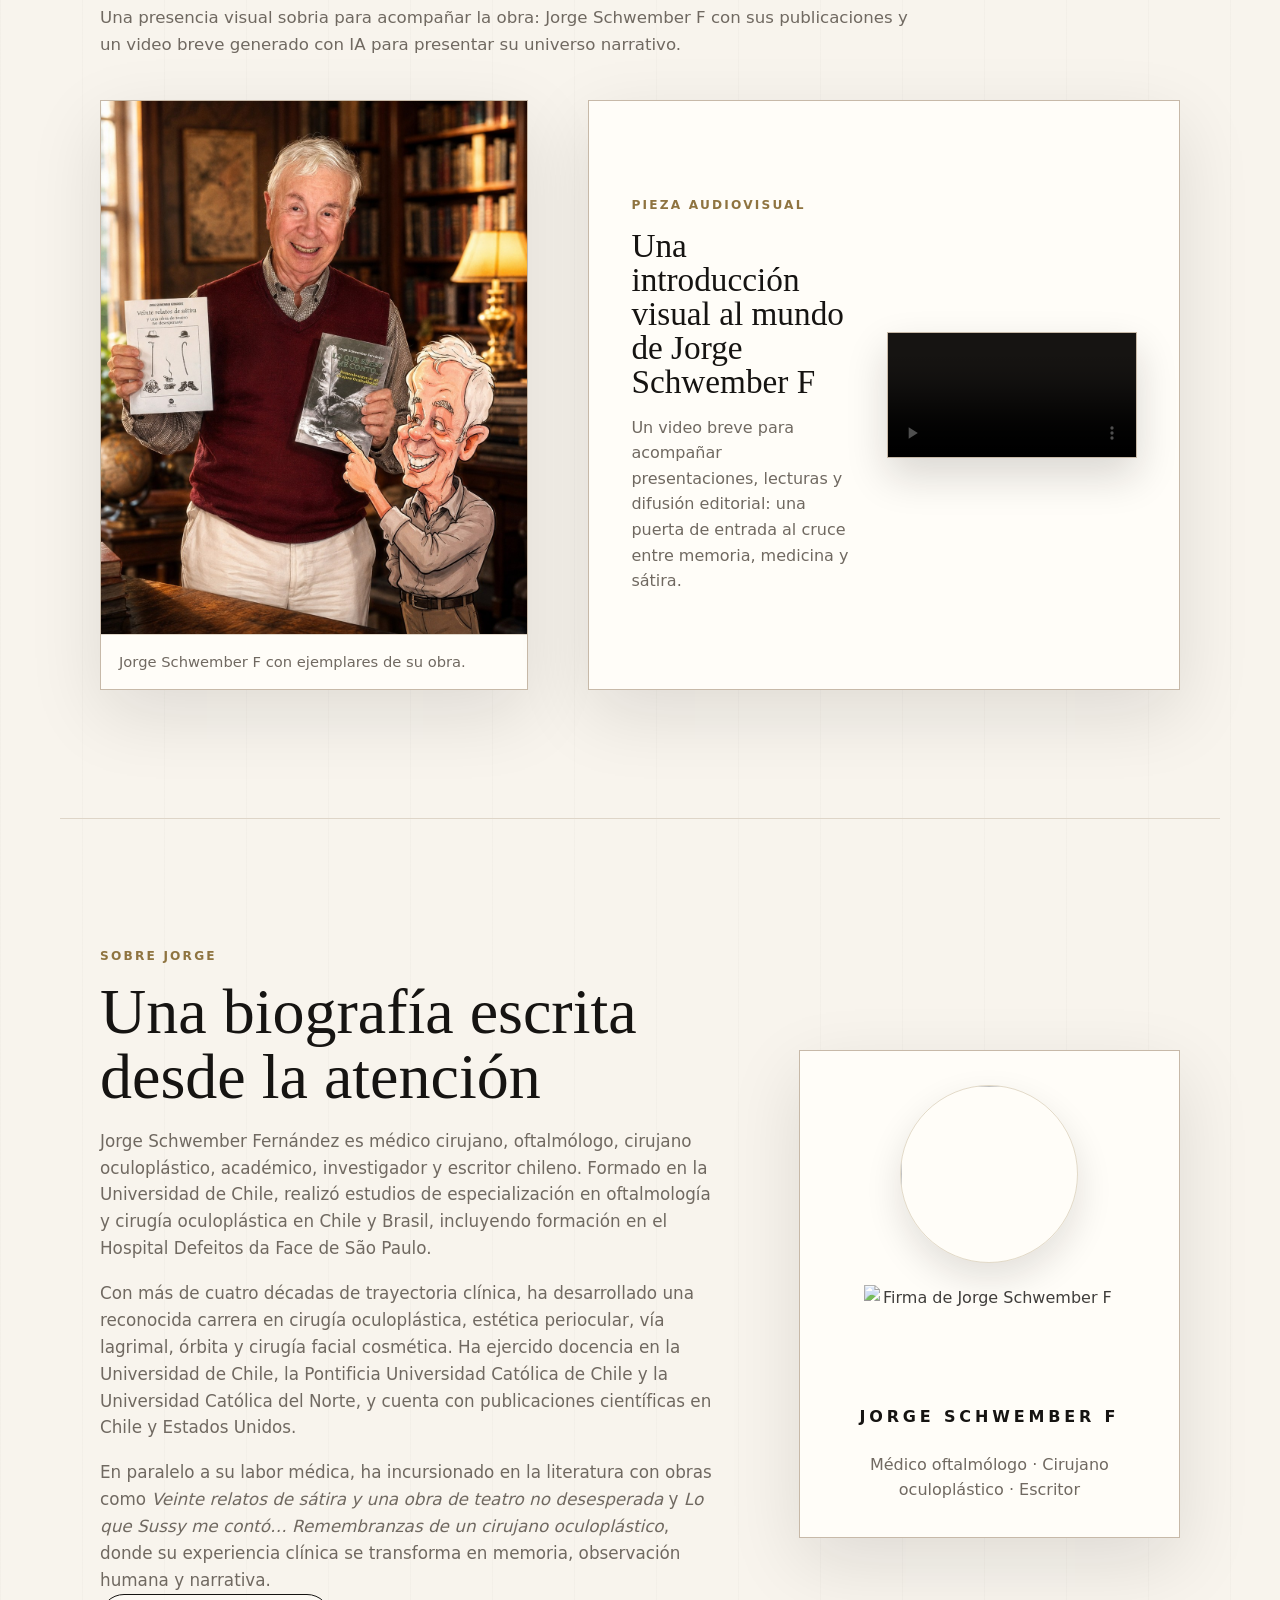
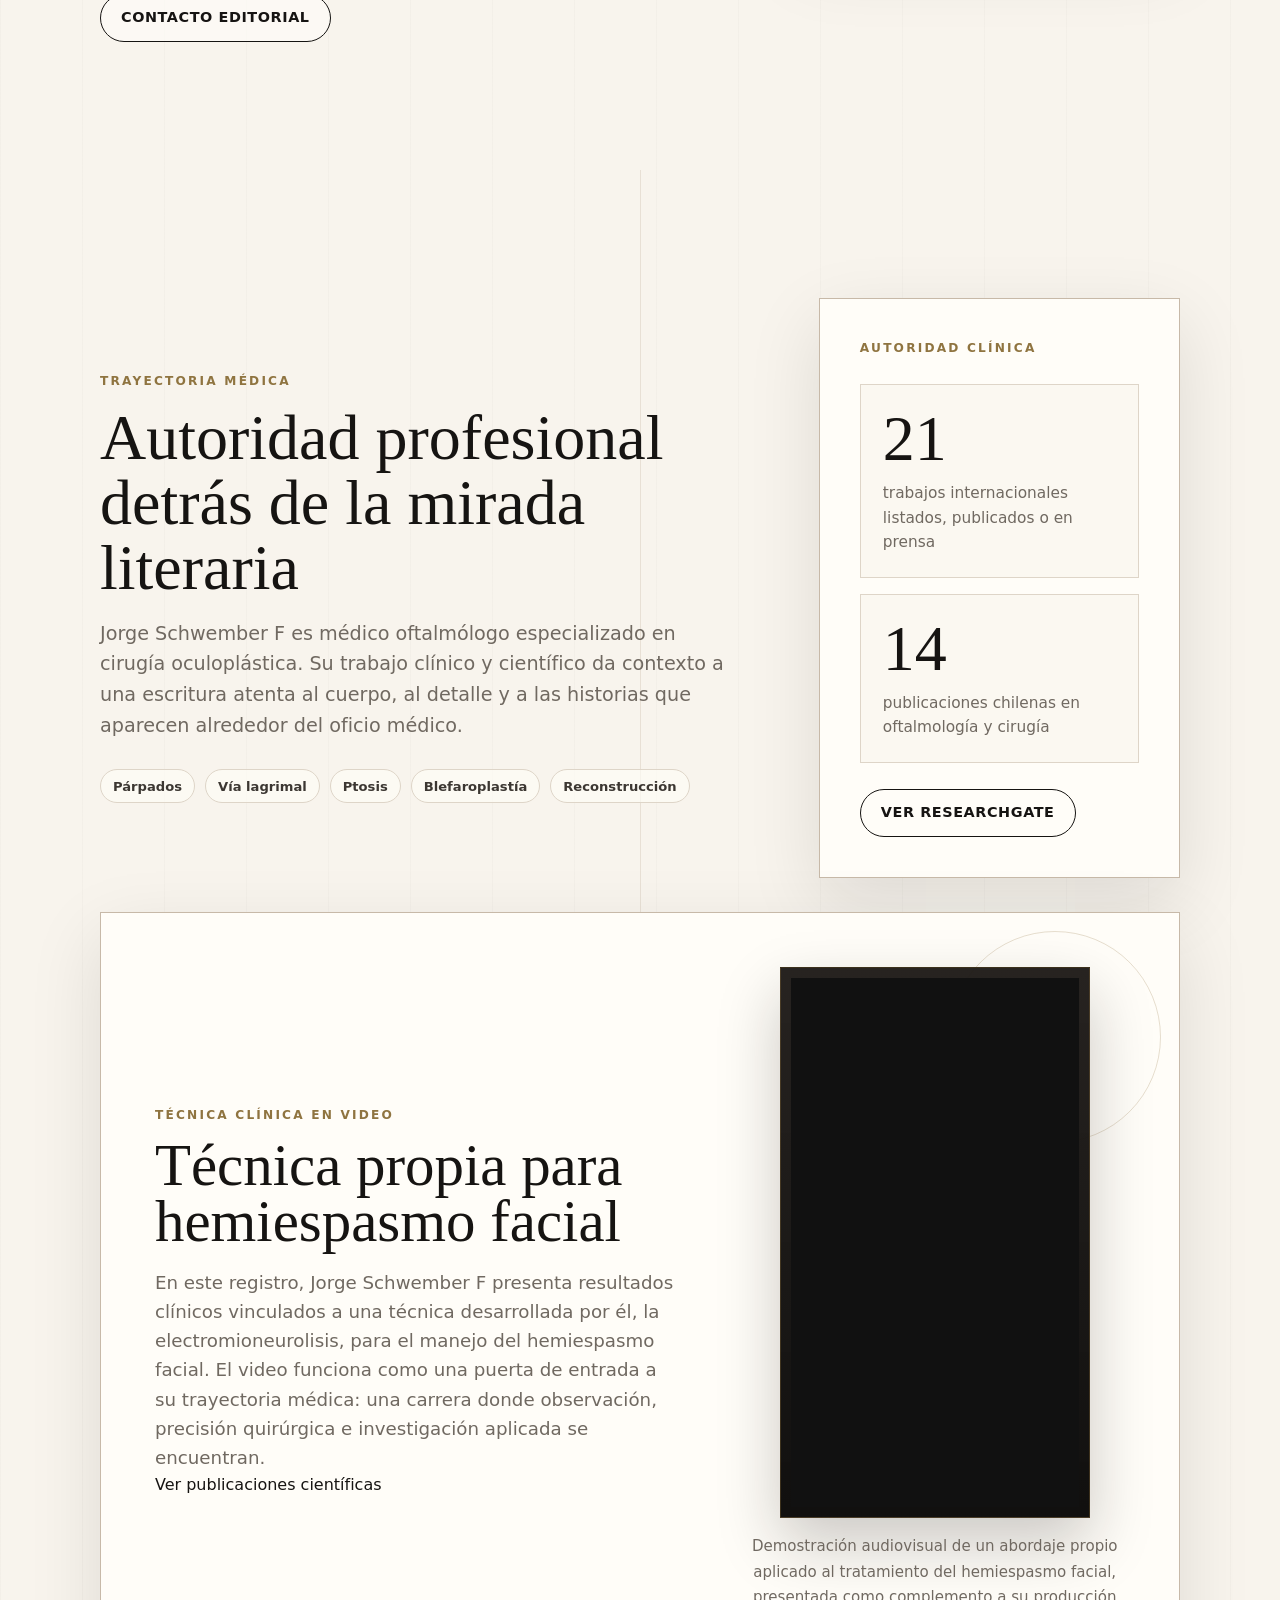
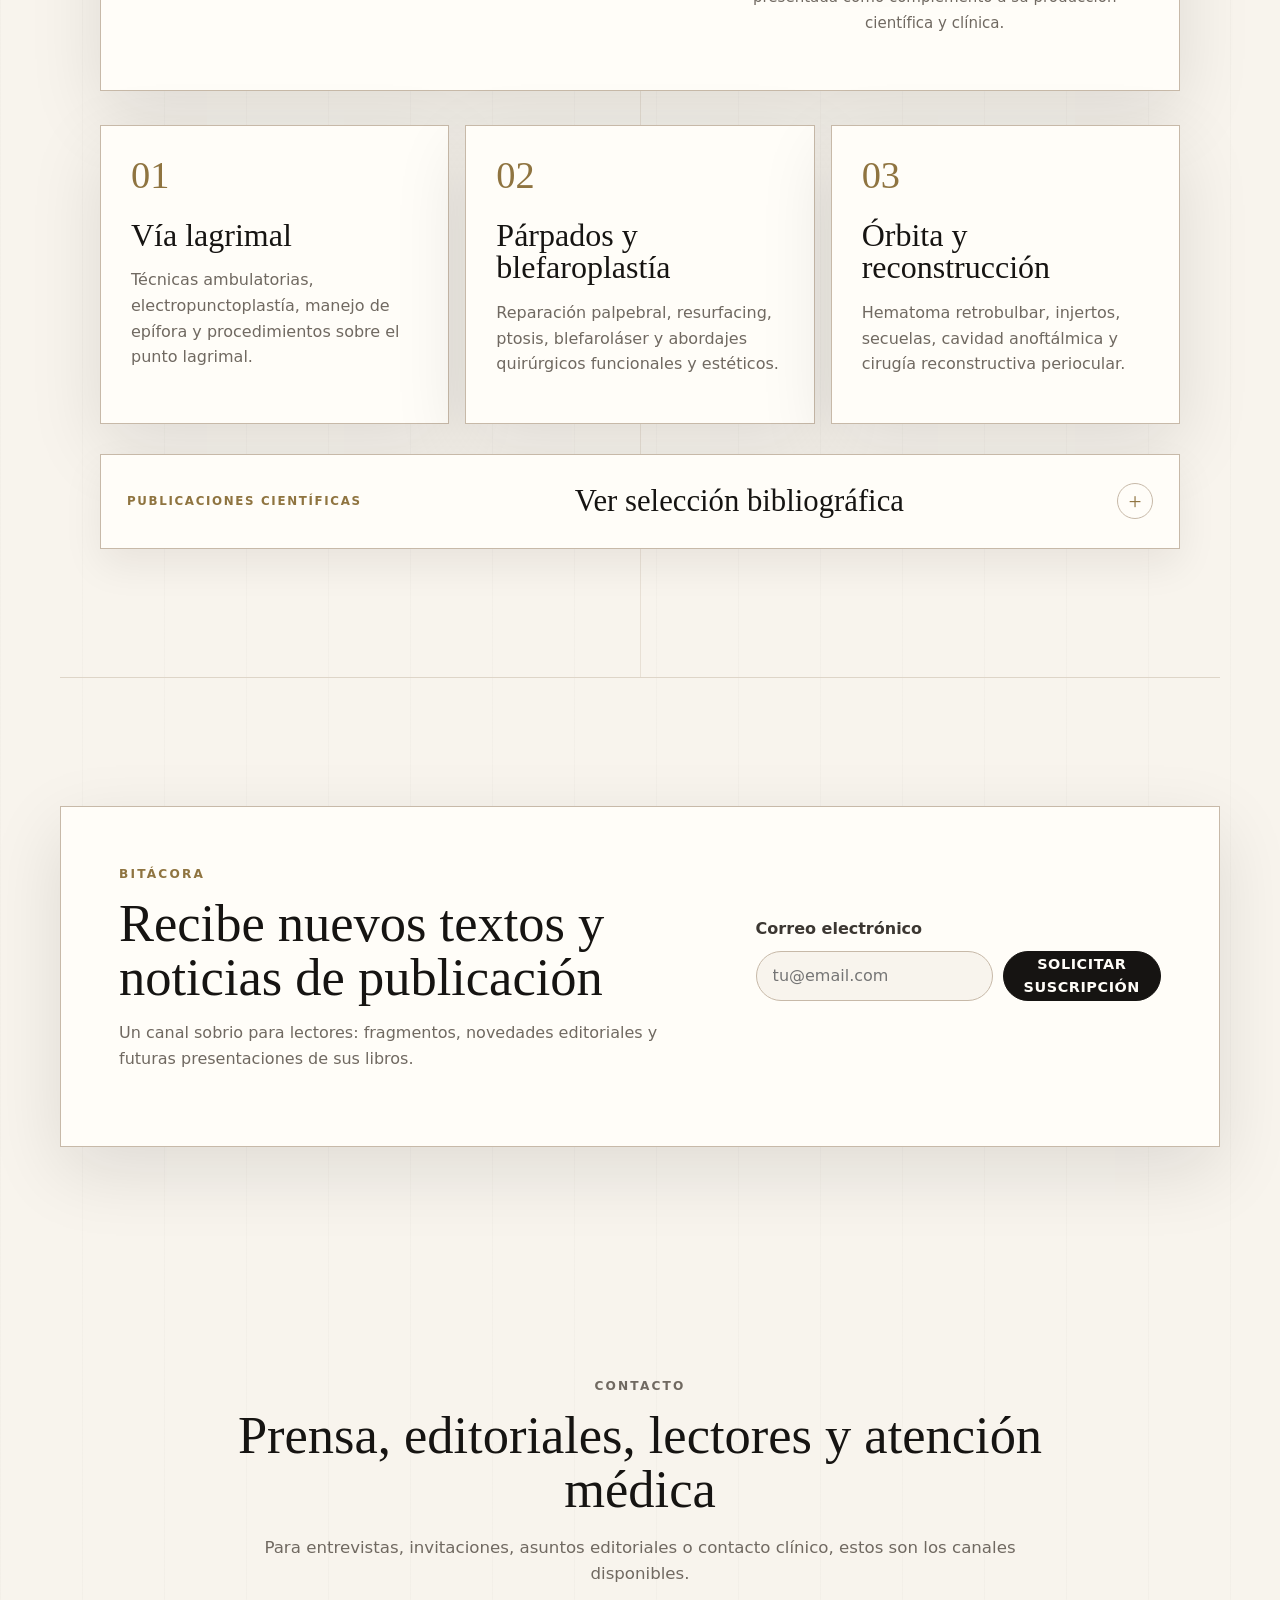
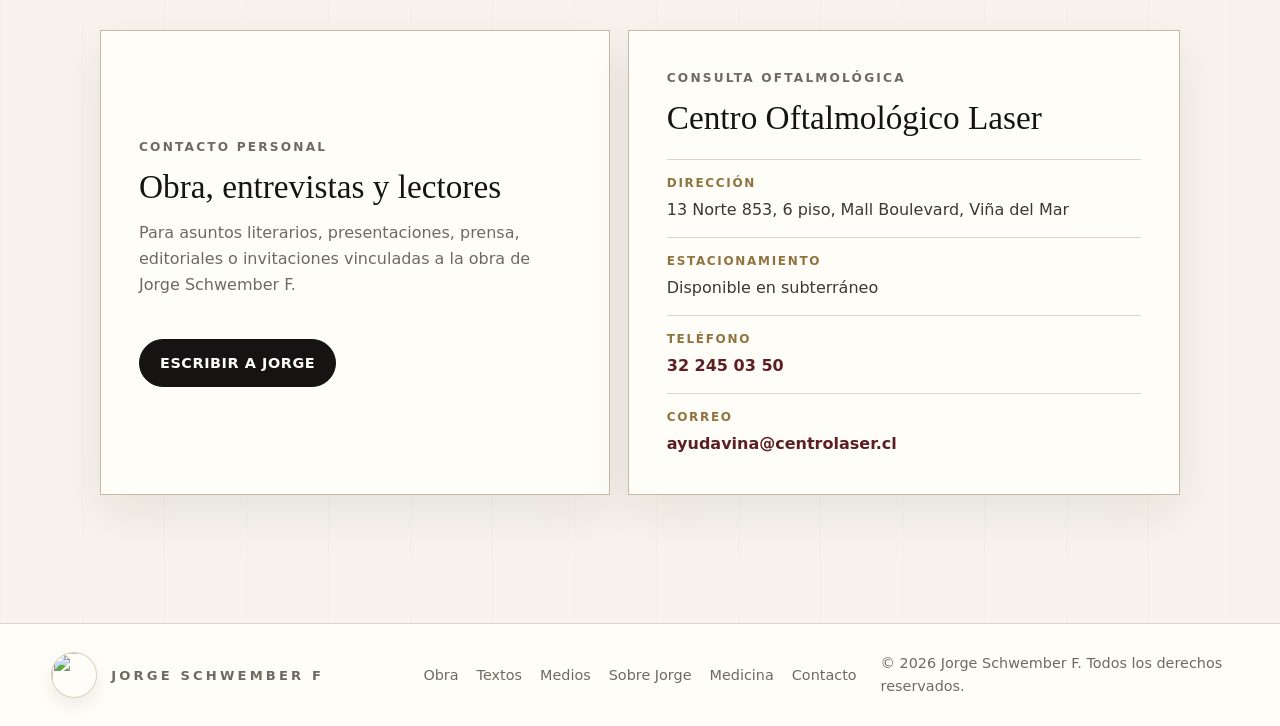
==== commit 3aa5d183: "Add medical technique video feature" ====
--- a/index.html
+++ b/index.html
@@ -20,7 +20,7 @@
     <meta name="twitter:card" content="summary" />
     <meta name="theme-color" content="#f8f4ed" />
     <link rel="canonical" href="https://jorgeschwember.cl/" />
-    <link rel="stylesheet" href="styles.css?v=20260528-nueva-carpeta" />
+    <link rel="stylesheet" href="styles.css?v=20260617-medical-video" />
   </head>
   <body>
     <a class="skip-link" href="#contenido">Saltar al contenido</a>
@@ -522,6 +522,37 @@
           </aside>
         </div>
 
+        <article class="medical-video-feature reveal" aria-labelledby="medical-video-title">
+          <div class="medical-video-copy">
+            <p class="eyebrow">Técnica clínica en video</p>
+            <h3 id="medical-video-title">Técnica propia para hemiespasmo facial</h3>
+            <p>
+              En este registro, Jorge Schwember F presenta resultados clínicos vinculados a una
+              técnica desarrollada por él, la electromioneurolisis, para el manejo del hemiespasmo
+              facial. El video funciona como una puerta de entrada a su trayectoria médica: una
+              carrera donde observación, precisión quirúrgica e investigación aplicada se encuentran.
+            </p>
+            <a class="text-link" href="#publicaciones">Ver publicaciones científicas</a>
+          </div>
+
+          <div class="medical-video-media">
+            <div class="medical-video-frame">
+              <iframe
+                src="https://www.youtube-nocookie.com/embed/hfqYNBWAcbA"
+                title="Jorge Schwember F: electromioneurolisis para hemiespasmo facial"
+                loading="lazy"
+                allow="accelerometer; autoplay; clipboard-write; encrypted-media; gyroscope; picture-in-picture; web-share"
+                referrerpolicy="strict-origin-when-cross-origin"
+                allowfullscreen
+              ></iframe>
+            </div>
+            <p>
+              Demostración audiovisual de un abordaje propio aplicado al tratamiento del hemiespasmo
+              facial, presentada como complemento a su producción científica y clínica.
+            </p>
+          </div>
+        </article>
+
         <div class="research-areas reveal" aria-label="Líneas de investigación">
           <article>
             <span>01</span>
--- a/styles.css
+++ b/styles.css
@@ -0,0 +1,2258 @@
+:root {
+  --ink: #161412;
+  --ink-soft: #3c3732;
+  --muted: #706961;
+  --paper: #f8f4ed;
+  --paper-deep: #eee7dc;
+  --surface: #fffdf8;
+  --line: #ded5c8;
+  --line-strong: #c7b9a8;
+  --gold: #8f7440;
+  --burgundy: #5b1f24;
+  --green: #183f34;
+  --shadow: 0 24px 70px rgba(22, 20, 18, 0.11);
+  --max-width: 1160px;
+  --serif: Georgia, "Times New Roman", Times, serif;
+  --sans: Inter, ui-sans-serif, system-ui, -apple-system, BlinkMacSystemFont, "Segoe UI", sans-serif;
+}
+
+* {
+  box-sizing: border-box;
+}
+
+html {
+  overflow-x: hidden;
+  scroll-behavior: smooth;
+}
+
+body {
+  margin: 0;
+  overflow-x: hidden;
+  color: var(--ink);
+  background:
+    linear-gradient(90deg, rgba(22, 20, 18, 0.018) 1px, transparent 1px) 0 0 / 82px 82px,
+    var(--paper);
+  font-family: var(--sans);
+  line-height: 1.6;
+  text-rendering: optimizeLegibility;
+}
+
+body.nav-open {
+  overflow: hidden;
+}
+
+a {
+  color: inherit;
+  text-decoration: none;
+}
+
+button,
+input {
+  font: inherit;
+}
+
+button {
+  color: inherit;
+}
+
+section[id] {
+  scroll-margin-top: 92px;
+}
+
+::selection {
+  color: var(--surface);
+  background: var(--burgundy);
+}
+
+:focus-visible {
+  outline: 3px solid rgba(143, 116, 64, 0.45);
+  outline-offset: 4px;
+}
+
+.skip-link {
+  position: fixed;
+  top: 12px;
+  left: 12px;
+  z-index: 100;
+  padding: 10px 14px;
+  border: 1px solid var(--ink);
+  background: var(--surface);
+  color: var(--ink);
+  font-weight: 760;
+  transform: translateY(-140%);
+  transition: transform 160ms ease;
+}
+
+.skip-link:focus {
+  transform: translateY(0);
+}
+
+.site-header {
+  position: sticky;
+  top: 0;
+  z-index: 20;
+  display: flex;
+  align-items: center;
+  justify-content: space-between;
+  min-height: 74px;
+  padding: 12px clamp(18px, 4vw, 54px);
+  border-bottom: 1px solid rgba(222, 213, 200, 0.78);
+  background: rgba(248, 244, 237, 0.9);
+  backdrop-filter: blur(16px);
+  box-shadow: 0 12px 34px rgba(22, 20, 18, 0.035);
+}
+
+.brand,
+.footer-brand {
+  display: inline-flex;
+  align-items: center;
+  gap: 14px;
+}
+
+.brand-name,
+.footer-brand span:last-child {
+  font-size: 0.82rem;
+  font-weight: 720;
+  letter-spacing: 0.24em;
+  text-transform: uppercase;
+}
+
+.emblem-img {
+  display: block;
+  flex: 0 0 auto;
+  aspect-ratio: 1;
+  border-radius: 50%;
+  object-fit: cover;
+}
+
+.brand-emblem,
+.footer-emblem {
+  width: 46px;
+  height: 46px;
+  border: 1px solid rgba(143, 116, 64, 0.32);
+  background: var(--surface);
+  box-shadow: 0 8px 18px rgba(22, 20, 18, 0.08);
+}
+
+.site-nav {
+  display: flex;
+  align-items: center;
+  gap: clamp(18px, 3vw, 34px);
+  color: var(--muted);
+  font-size: 0.9rem;
+}
+
+.site-nav a {
+  position: relative;
+  padding: 8px 0;
+}
+
+.site-nav a::after {
+  position: absolute;
+  right: 0;
+  bottom: 4px;
+  left: 0;
+  height: 1px;
+  background: var(--gold);
+  content: "";
+  transform: scaleX(0);
+  transform-origin: center;
+  transition: transform 180ms ease;
+}
+
+.site-nav a:hover::after,
+.site-nav a:focus-visible::after {
+  transform: scaleX(1);
+}
+
+.nav-toggle {
+  display: none;
+  width: 46px;
+  height: 46px;
+  align-items: center;
+  justify-content: center;
+  flex-direction: column;
+  gap: 5px;
+  border: 1px solid var(--line-strong);
+  border-radius: 50%;
+  background: var(--surface);
+  cursor: pointer;
+}
+
+.nav-toggle span {
+  width: 18px;
+  height: 1px;
+  background: var(--ink);
+  transition: transform 180ms ease, opacity 180ms ease;
+}
+
+.nav-toggle.is-open span:nth-child(1) {
+  transform: translateY(6px) rotate(45deg);
+}
+
+.nav-toggle.is-open span:nth-child(2) {
+  opacity: 0;
+}
+
+.nav-toggle.is-open span:nth-child(3) {
+  transform: translateY(-6px) rotate(-45deg);
+}
+
+.hero {
+  display: grid;
+  grid-template-columns: minmax(0, 0.56fr) minmax(340px, 0.44fr);
+  align-items: center;
+  gap: clamp(30px, 7vw, 94px);
+  max-width: var(--max-width);
+  min-height: calc(100svh - 74px);
+  margin: 0 auto;
+  padding: clamp(52px, 8vw, 100px) clamp(20px, 4vw, 40px);
+}
+
+.hero-ornament {
+  display: grid;
+  justify-items: center;
+  gap: 24px;
+}
+
+.hero-mark {
+  width: clamp(190px, 24vw, 310px);
+  height: clamp(190px, 24vw, 310px);
+  border: 1px solid var(--line-strong);
+  border-radius: 50%;
+  background:
+    radial-gradient(circle at center, rgba(255, 253, 248, 0.98), rgba(248, 244, 237, 0.72)),
+    var(--surface);
+  box-shadow: var(--shadow);
+  font-size: clamp(8rem, 13vw, 15rem);
+}
+
+.hero-emblem {
+  width: clamp(205px, 28vw, 360px);
+  height: clamp(205px, 28vw, 360px);
+  box-shadow: var(--shadow);
+}
+
+.hero-books {
+  position: relative;
+  display: grid;
+  justify-items: center;
+  align-content: center;
+  min-height: 560px;
+  padding: clamp(18px, 3vw, 34px);
+}
+
+.hero-books .hero-emblem {
+  position: absolute;
+  top: 18px;
+  right: clamp(16px, 3vw, 34px);
+  z-index: 3;
+  width: clamp(72px, 9vw, 104px);
+  height: clamp(72px, 9vw, 104px);
+  border: 1px solid rgba(143, 116, 64, 0.34);
+  box-shadow: 0 14px 34px rgba(22, 20, 18, 0.14);
+}
+
+.hero-cover-stack {
+  position: relative;
+  width: min(100%, 470px);
+  height: clamp(400px, 44vw, 510px);
+}
+
+.hero-book {
+  position: absolute;
+  margin: 0;
+}
+
+.hero-book img {
+  display: block;
+  height: auto;
+  border: 1px solid rgba(22, 20, 18, 0.18);
+  background: var(--surface);
+  box-shadow: 0 24px 60px rgba(22, 20, 18, 0.18);
+}
+
+.hero-book figcaption {
+  margin-top: 12px;
+  color: var(--gold);
+  font-size: 0.72rem;
+  font-weight: 790;
+  letter-spacing: 0.12em;
+  text-align: center;
+  text-transform: uppercase;
+}
+
+.hero-book-primary {
+  left: 0;
+  bottom: 0;
+  z-index: 2;
+}
+
+.hero-book-primary img {
+  width: clamp(210px, 22vw, 265px);
+}
+
+.hero-book-secondary {
+  top: 46px;
+  right: 0;
+  z-index: 1;
+  transform: rotate(2.4deg);
+}
+
+.hero-book-secondary img {
+  width: clamp(176px, 18vw, 225px);
+  background: var(--ink);
+}
+
+.hero-books p {
+  max-width: 410px;
+  margin: 22px 0 0;
+  color: var(--muted);
+  text-align: center;
+}
+
+@media (min-width: 961px) {
+  .hero {
+    grid-template-columns: minmax(0, 0.52fr) minmax(0, 0.48fr);
+    gap: clamp(34px, 5vw, 70px);
+  }
+
+  .hero h1 {
+    font-size: clamp(3.8rem, 6.25vw, 5.85rem);
+  }
+
+  .hero h1 span {
+    white-space: nowrap;
+  }
+
+  .hero-books {
+    min-height: 590px;
+    padding-right: 0;
+    padding-left: 0;
+  }
+
+  .hero-books .hero-emblem {
+    top: 0;
+    right: 50%;
+    left: auto;
+    width: clamp(68px, 6vw, 88px);
+    height: clamp(68px, 6vw, 88px);
+    transform: translateX(50%);
+  }
+
+  .hero-cover-stack {
+    display: grid;
+    width: min(100%, 560px);
+    height: auto;
+    grid-template-columns: minmax(0, 1fr) minmax(0, 0.92fr);
+    gap: clamp(18px, 2.4vw, 30px);
+    align-items: end;
+    padding-top: 76px;
+  }
+
+  .hero-book {
+    position: relative;
+  }
+
+  .hero-book-primary,
+  .hero-book-secondary {
+    top: auto;
+    right: auto;
+    bottom: auto;
+    left: auto;
+  }
+
+  .hero-book-primary img {
+    width: min(100%, 258px);
+  }
+
+  .hero-book-secondary {
+    z-index: 2;
+    transform: translateY(-22px) rotate(1.2deg);
+  }
+
+  .hero-book-secondary img {
+    width: min(100%, 224px);
+  }
+}
+
+.ornament-line {
+  position: relative;
+  display: block;
+  width: min(260px, 64vw);
+  height: 1px;
+  background: var(--line-strong);
+}
+
+.ornament-line::before,
+.ornament-line::after {
+  position: absolute;
+  top: -3px;
+  width: 7px;
+  height: 7px;
+  border: 1px solid var(--line-strong);
+  border-radius: 50%;
+  background: var(--paper);
+  content: "";
+}
+
+.ornament-line::before {
+  left: 42%;
+}
+
+.ornament-line::after {
+  right: 42%;
+}
+
+.ornament-dot {
+  width: 6px;
+  height: 6px;
+  border-radius: 50%;
+  background: var(--gold);
+}
+
+.eyebrow {
+  margin: 0 0 13px;
+  color: var(--gold);
+  font-size: 0.76rem;
+  font-weight: 780;
+  letter-spacing: 0.18em;
+  text-transform: uppercase;
+}
+
+p {
+  overflow-wrap: anywhere;
+}
+
+h1,
+h2,
+h3 {
+  margin: 0;
+  color: var(--ink);
+  font-family: var(--serif);
+  font-weight: 500;
+  letter-spacing: 0;
+  line-height: 1.02;
+}
+
+h1 {
+  max-width: 800px;
+  font-size: clamp(3.8rem, 7vw, 6.25rem);
+}
+
+h1 span {
+  display: block;
+}
+
+h2 {
+  max-width: 860px;
+  font-size: clamp(2.2rem, 5vw, 4.7rem);
+}
+
+h3 {
+  font-size: clamp(1.55rem, 2.6vw, 2.4rem);
+}
+
+.hero-lede {
+  max-width: 700px;
+  margin: 24px 0 0;
+  color: var(--ink-soft);
+  font-family: var(--serif);
+  font-size: clamp(1.35rem, 2.4vw, 2.08rem);
+  line-height: 1.28;
+}
+
+.hero-actions,
+.button-row {
+  display: flex;
+  flex-wrap: wrap;
+  gap: 12px;
+  margin-top: 34px;
+}
+
+.hero-meta {
+  display: flex;
+  flex-wrap: wrap;
+  gap: 10px;
+  margin-top: 28px;
+  color: var(--muted);
+  font-size: 0.82rem;
+}
+
+.hero-meta span {
+  display: inline-flex;
+  min-height: 30px;
+  align-items: center;
+  padding: 0 11px;
+  border: 1px solid var(--line);
+  border-radius: 999px;
+  background: rgba(255, 253, 248, 0.58);
+}
+
+.button {
+  display: inline-flex;
+  align-items: center;
+  justify-content: center;
+  min-height: 48px;
+  padding: 0 20px;
+  border: 1px solid var(--ink);
+  border-radius: 999px;
+  font-size: 0.9rem;
+  font-weight: 760;
+  letter-spacing: 0.04em;
+  text-transform: uppercase;
+  transition: transform 180ms ease, background 180ms ease, border-color 180ms ease, color 180ms ease;
+}
+
+.button:hover,
+.button:focus-visible {
+  transform: translateY(-2px);
+}
+
+.button.primary {
+  color: var(--surface);
+  background: var(--ink);
+}
+
+.button.primary:hover,
+.button.primary:focus-visible {
+  background: var(--green);
+  border-color: var(--green);
+}
+
+.button.secondary {
+  color: var(--ink);
+  background: rgba(255, 253, 248, 0.62);
+}
+
+.button.secondary:hover,
+.button.secondary:focus-visible {
+  border-color: var(--gold);
+}
+
+.button.quiet,
+.button.ghost {
+  border-color: var(--line-strong);
+  color: var(--ink-soft);
+  background: transparent;
+}
+
+.button.quiet:hover,
+.button.quiet:focus-visible,
+.button.ghost:hover,
+.button.ghost:focus-visible {
+  border-color: var(--ink);
+  color: var(--ink);
+  background: rgba(255, 253, 248, 0.72);
+}
+
+.intro-section {
+  border-top: 1px solid var(--line);
+  border-bottom: 1px solid var(--line);
+  background: var(--surface);
+}
+
+.intro-inner {
+  display: grid;
+  grid-template-columns: minmax(0, 1fr) minmax(170px, 0.28fr);
+  gap: clamp(24px, 6vw, 74px);
+  max-width: var(--max-width);
+  margin: 0 auto;
+  padding: clamp(38px, 6vw, 70px) clamp(20px, 4vw, 40px);
+}
+
+.intro-inner p {
+  margin: 0;
+  color: var(--ink-soft);
+  font-size: clamp(1.08rem, 2vw, 1.32rem);
+}
+
+.intro-note {
+  align-self: center;
+  color: var(--burgundy) !important;
+  font-family: var(--serif);
+  font-size: clamp(1.6rem, 3vw, 2.55rem) !important;
+  line-height: 1.08;
+}
+
+.section,
+.press-section,
+.contact-section {
+  max-width: var(--max-width);
+  margin: 0 auto;
+  padding: clamp(78px, 10vw, 132px) clamp(20px, 4vw, 40px);
+}
+
+.section-heading {
+  max-width: 820px;
+}
+
+.section-heading p:not(.eyebrow) {
+  margin: 18px 0 0;
+  color: var(--muted);
+  font-size: 1.04rem;
+}
+
+.book-section {
+  position: relative;
+}
+
+.media-section {
+  border-bottom: 1px solid var(--line);
+}
+
+.medical-section {
+  position: relative;
+  border-bottom: 1px solid var(--line);
+}
+
+.medical-section::before {
+  position: absolute;
+  inset: 0 auto auto 50%;
+  width: min(620px, 52vw);
+  height: 100%;
+  border-left: 1px solid rgba(199, 185, 168, 0.34);
+  content: "";
+  pointer-events: none;
+}
+
+.medical-hero {
+  display: grid;
+  grid-template-columns: minmax(0, 0.64fr) minmax(290px, 0.36fr);
+  gap: clamp(30px, 6vw, 86px);
+  align-items: stretch;
+  position: relative;
+  z-index: 1;
+}
+
+.medical-copy {
+  align-self: center;
+}
+
+.medical-copy p:not(.eyebrow) {
+  margin: 18px 0 0;
+  color: var(--muted);
+  font-size: clamp(1.04rem, 1.7vw, 1.2rem);
+}
+
+.medical-tags {
+  display: flex;
+  flex-wrap: wrap;
+  gap: 10px;
+  margin-top: 28px;
+}
+
+.medical-tags span {
+  display: inline-flex;
+  min-height: 34px;
+  align-items: center;
+  padding: 0 12px;
+  border: 1px solid var(--line);
+  border-radius: 999px;
+  background: rgba(255, 253, 248, 0.64);
+  color: var(--ink-soft);
+  font-size: 0.82rem;
+  font-weight: 720;
+}
+
+.medical-index-card,
+.medical-video-feature,
+.publication-panel,
+.research-areas article,
+.archive-strip {
+  border: 1px solid var(--line-strong);
+  background: var(--surface);
+  box-shadow: var(--shadow);
+}
+
+.medical-index-card {
+  display: flex;
+  min-height: 100%;
+  flex-direction: column;
+  justify-content: space-between;
+  padding: clamp(24px, 4vw, 40px);
+}
+
+.index-label {
+  margin: 0 0 26px;
+  color: var(--gold);
+  font-size: 0.76rem;
+  font-weight: 790;
+  letter-spacing: 0.18em;
+  text-transform: uppercase;
+}
+
+.medical-stats {
+  display: grid;
+  grid-template-columns: 1fr;
+  gap: 16px;
+  margin: 0;
+}
+
+.medical-stats div {
+  padding: 22px;
+  border: 1px solid var(--line);
+  background: rgba(248, 244, 237, 0.54);
+}
+
+.medical-stats dt {
+  color: var(--ink);
+  font-family: var(--serif);
+  font-size: clamp(2.8rem, 5vw, 4.5rem);
+  line-height: 1;
+}
+
+.medical-stats dd {
+  margin: 10px 0 0;
+  color: var(--muted);
+  font-size: 0.96rem;
+}
+
+.research-button {
+  margin-top: 26px;
+  align-self: flex-start;
+}
+
+.medical-video-feature {
+  display: grid;
+  grid-template-columns: minmax(0, 0.58fr) minmax(260px, 0.42fr);
+  gap: clamp(26px, 5vw, 64px);
+  align-items: center;
+  margin-top: 34px;
+  padding: clamp(24px, 5vw, 54px);
+  position: relative;
+  z-index: 1;
+  overflow: hidden;
+}
+
+.medical-video-feature::before {
+  position: absolute;
+  inset: 18px 18px auto auto;
+  width: min(210px, 28vw);
+  height: min(210px, 28vw);
+  border: 1px solid rgba(143, 111, 55, 0.22);
+  border-radius: 50%;
+  content: "";
+  pointer-events: none;
+}
+
+.medical-video-copy {
+  min-width: 0;
+  position: relative;
+  z-index: 1;
+}
+
+.medical-video-copy h3 {
+  max-width: 760px;
+  font-size: clamp(2.15rem, 4.6vw, 4.5rem);
+  line-height: 0.95;
+  overflow-wrap: anywhere;
+}
+
+.medical-video-copy p:not(.eyebrow) {
+  max-width: 680px;
+  margin: 18px 0 0;
+  color: var(--muted);
+  font-size: clamp(1rem, 1.6vw, 1.14rem);
+}
+
+.medical-video-copy .text-link {
+  margin-top: 24px;
+}
+
+.medical-video-media {
+  display: grid;
+  gap: 16px;
+  justify-items: center;
+  min-width: 0;
+  position: relative;
+  z-index: 1;
+}
+
+.medical-video-frame {
+  width: min(100%, 310px);
+  aspect-ratio: 9 / 16;
+  padding: 10px;
+  border: 1px solid rgba(143, 111, 55, 0.34);
+  background: linear-gradient(180deg, rgba(30, 26, 23, 0.96), rgba(12, 11, 10, 0.98));
+  box-shadow: 0 26px 58px rgba(24, 20, 18, 0.22);
+}
+
+.medical-video-frame iframe {
+  display: block;
+  width: 100%;
+  height: 100%;
+  border: 0;
+  background: #111;
+}
+
+.medical-video-media p {
+  max-width: 420px;
+  margin: 0;
+  color: var(--muted);
+  font-size: 0.94rem;
+  line-height: 1.7;
+  text-align: center;
+}
+
+.research-areas {
+  display: grid;
+  grid-template-columns: repeat(3, minmax(0, 1fr));
+  gap: 16px;
+  margin-top: 34px;
+  position: relative;
+  z-index: 1;
+}
+
+.research-areas article {
+  min-height: 210px;
+  padding: clamp(22px, 3vw, 30px);
+  transition: transform 180ms ease, box-shadow 180ms ease, border-color 180ms ease;
+}
+
+.research-areas article:hover {
+  border-color: var(--gold);
+  box-shadow: 0 18px 44px rgba(22, 20, 18, 0.08);
+  transform: translateY(-3px);
+}
+
+.research-areas span {
+  display: block;
+  margin-bottom: 24px;
+  color: var(--gold);
+  font-family: var(--serif);
+  font-size: 2.4rem;
+  line-height: 1;
+}
+
+.research-areas h3 {
+  font-size: clamp(1.55rem, 2.5vw, 2rem);
+}
+
+.research-areas p,
+.publication-panel p,
+.publication-item p {
+  color: var(--muted);
+}
+
+.publication-disclosure {
+  margin-top: 30px;
+  position: relative;
+  z-index: 1;
+}
+
+.publication-disclosure summary {
+  display: flex;
+  align-items: center;
+  justify-content: space-between;
+  gap: 18px;
+  padding: 22px 26px;
+  border: 1px solid var(--line-strong);
+  background: var(--surface);
+  box-shadow: 0 16px 40px rgba(22, 20, 18, 0.07);
+  cursor: pointer;
+  list-style: none;
+}
+
+.publication-disclosure summary::-webkit-details-marker {
+  display: none;
+}
+
+.publication-disclosure summary span {
+  color: var(--gold);
+  font-size: 0.74rem;
+  font-weight: 790;
+  letter-spacing: 0.14em;
+  text-transform: uppercase;
+}
+
+.publication-disclosure summary strong {
+  color: var(--ink);
+  font-family: var(--serif);
+  font-size: clamp(1.32rem, 2.4vw, 2rem);
+  font-weight: 500;
+}
+
+.publication-disclosure summary::after {
+  display: inline-grid;
+  width: 34px;
+  height: 34px;
+  flex: 0 0 auto;
+  place-items: center;
+  border: 1px solid var(--line-strong);
+  border-radius: 50%;
+  color: var(--gold);
+  content: "+";
+  font-family: var(--serif);
+  font-size: 1.45rem;
+  line-height: 1;
+}
+
+.publication-disclosure[open] summary::after {
+  content: "–";
+}
+
+.publication-panel {
+  margin-top: 18px;
+  padding: clamp(24px, 5vw, 48px);
+  position: relative;
+  z-index: 1;
+}
+
+.publication-panel-head {
+  display: grid;
+  grid-template-columns: minmax(0, 0.46fr) minmax(0, 0.54fr);
+  gap: clamp(24px, 5vw, 58px);
+  align-items: end;
+  margin-bottom: 34px;
+  padding-bottom: 30px;
+  border-bottom: 1px solid var(--line);
+}
+
+.publication-panel-head h3 {
+  font-size: clamp(2rem, 4vw, 3.4rem);
+}
+
+.publication-panel-head p:not(.eyebrow) {
+  margin: 0;
+  font-size: 1.02rem;
+}
+
+.publication-list {
+  display: grid;
+  gap: 0;
+}
+
+.publication-item {
+  display: grid;
+  grid-template-columns: 82px minmax(0, 1fr) auto;
+  gap: clamp(14px, 3vw, 26px);
+  align-items: center;
+  padding: 20px 0;
+  border-bottom: 1px solid var(--line);
+}
+
+.publication-item:first-child {
+  padding-top: 0;
+}
+
+.publication-item:last-child {
+  padding-bottom: 0;
+  border-bottom: 0;
+}
+
+.publication-item h4 {
+  margin: 0;
+  color: var(--ink);
+  font-family: var(--serif);
+  font-size: clamp(1.2rem, 2.1vw, 1.6rem);
+  font-weight: 500;
+  line-height: 1.18;
+}
+
+.publication-item p {
+  margin: 8px 0 0;
+  font-size: 0.94rem;
+}
+
+.pub-year,
+.pub-type {
+  color: var(--gold);
+  font-weight: 790;
+  letter-spacing: 0.12em;
+  text-transform: uppercase;
+}
+
+.pub-year {
+  font-family: var(--serif);
+  font-size: 1.5rem;
+  letter-spacing: 0;
+}
+
+.pub-type {
+  display: inline-flex;
+  min-height: 30px;
+  align-items: center;
+  justify-content: center;
+  padding: 0 10px;
+  border: 1px solid var(--line);
+  border-radius: 999px;
+  background: rgba(248, 244, 237, 0.56);
+  color: var(--ink-soft);
+  font-size: 0.72rem;
+  white-space: nowrap;
+}
+
+.archive-strip {
+  display: grid;
+  grid-template-columns: minmax(160px, 0.22fr) minmax(0, 0.78fr);
+  gap: clamp(18px, 4vw, 48px);
+  align-items: start;
+  margin-top: 18px;
+  padding: clamp(22px, 4vw, 34px);
+  position: relative;
+  z-index: 1;
+}
+
+.archive-strip .eyebrow {
+  margin-bottom: 0;
+}
+
+.archive-strip ul {
+  display: grid;
+  grid-template-columns: repeat(2, minmax(0, 1fr));
+  gap: 12px 28px;
+  margin: 0;
+  padding: 0;
+  list-style: none;
+}
+
+.archive-strip li {
+  padding-left: 18px;
+  border-left: 1px solid var(--gold);
+  color: var(--ink-soft);
+  font-size: 0.96rem;
+}
+
+.media-grid {
+  display: grid;
+  grid-template-columns: minmax(260px, 0.42fr) minmax(0, 0.58fr);
+  gap: clamp(24px, 5vw, 60px);
+  align-items: stretch;
+  margin-top: 42px;
+}
+
+.portrait-card,
+.video-card {
+  margin: 0;
+  border: 1px solid var(--line-strong);
+  background: var(--surface);
+  box-shadow: var(--shadow);
+}
+
+.portrait-card {
+  display: flex;
+  min-height: 560px;
+  flex-direction: column;
+  overflow: hidden;
+}
+
+.portrait-card img {
+  width: 100%;
+  height: 100%;
+  min-height: 0;
+  flex: 1;
+  object-fit: cover;
+  object-position: center 42%;
+}
+
+.portrait-card figcaption {
+  padding: 15px 18px;
+  border-top: 1px solid var(--line);
+  color: var(--muted);
+  font-size: 0.92rem;
+}
+
+.video-card {
+  display: grid;
+  grid-template-columns: minmax(0, 1fr) minmax(170px, 250px);
+  gap: clamp(22px, 3vw, 34px);
+  align-items: center;
+  padding: clamp(22px, 4vw, 42px);
+  overflow: hidden;
+}
+
+.video-copy p:not(.eyebrow) {
+  margin: 16px 0 0;
+  color: var(--muted);
+}
+
+.author-video {
+  width: 100%;
+  max-width: 250px;
+  height: auto;
+  justify-self: end;
+  border: 1px solid var(--line-strong);
+  background: var(--ink);
+  box-shadow: 0 18px 42px rgba(22, 20, 18, 0.16);
+}
+
+.anchor-alias {
+  position: absolute;
+  top: -90px;
+}
+
+.books-grid {
+  display: grid;
+  gap: clamp(30px, 6vw, 76px);
+  margin-top: 46px;
+}
+
+.book-card {
+  display: grid;
+  grid-template-columns: minmax(220px, 0.34fr) minmax(0, 0.66fr);
+  gap: clamp(26px, 5vw, 58px);
+  align-items: center;
+  padding: clamp(20px, 4vw, 34px);
+  border: 1px solid var(--line-strong);
+  background: rgba(255, 253, 248, 0.76);
+  box-shadow: 0 20px 58px rgba(22, 20, 18, 0.08);
+  transition: transform 180ms ease, box-shadow 180ms ease, border-color 180ms ease;
+}
+
+.book-card:hover {
+  border-color: var(--line-strong);
+  box-shadow: var(--shadow);
+  transform: translateY(-3px);
+}
+
+.book-image {
+  position: relative;
+  z-index: 1;
+  margin: 0;
+  justify-self: center;
+}
+
+.book-image::before {
+  position: absolute;
+  inset: 18px -14px -18px 14px;
+  z-index: -1;
+  border: 1px solid rgba(143, 116, 64, 0.26);
+  background: rgba(222, 213, 200, 0.42);
+  content: "";
+}
+
+.book-image img {
+  display: block;
+  width: min(100%, 285px);
+  height: auto;
+  border: 1px solid rgba(22, 20, 18, 0.18);
+  background: var(--surface);
+  box-shadow: 0 18px 44px rgba(22, 20, 18, 0.18);
+}
+
+.book-image-dark img {
+  background: var(--ink);
+}
+
+.book-feature {
+  display: grid;
+  grid-template-columns: minmax(240px, 0.42fr) minmax(0, 0.58fr);
+  gap: clamp(28px, 6vw, 76px);
+  align-items: stretch;
+  margin-top: 44px;
+}
+
+.book-cover {
+  position: relative;
+  display: flex;
+  min-height: 560px;
+  flex-direction: column;
+  justify-content: space-between;
+  padding: clamp(28px, 4vw, 42px);
+  border: 1px solid var(--line-strong);
+  background:
+    linear-gradient(180deg, rgba(255, 253, 248, 0.96), rgba(238, 231, 220, 0.8)),
+    var(--surface);
+  box-shadow: var(--shadow);
+}
+
+.book-cover::before,
+.book-cover::after {
+  position: absolute;
+  inset: 18px;
+  border: 1px solid rgba(143, 116, 64, 0.34);
+  content: "";
+  pointer-events: none;
+}
+
+.book-cover::after {
+  inset: 28px;
+  border-color: rgba(22, 20, 18, 0.12);
+}
+
+.cover-kicker,
+.cover-subtitle {
+  position: relative;
+  z-index: 1;
+  color: var(--muted);
+  font-size: 0.82rem;
+  font-weight: 760;
+  letter-spacing: 0.14em;
+  text-transform: uppercase;
+}
+
+.cover-title {
+  position: relative;
+  z-index: 1;
+  max-width: 360px;
+  font-family: var(--serif);
+  font-size: clamp(2.8rem, 5vw, 5rem);
+  line-height: 0.96;
+}
+
+.cover-mark {
+  position: absolute;
+  right: 36px;
+  bottom: 28px;
+  color: rgba(22, 20, 18, 0.06);
+  font-family: var(--serif);
+  font-size: 11rem;
+  line-height: 0.8;
+}
+
+.book-copy {
+  align-self: center;
+}
+
+.book-copy p:not(.eyebrow) {
+  margin: 18px 0 0;
+  color: var(--muted);
+  font-size: 1.04rem;
+}
+
+.reader-promise {
+  margin-top: 22px;
+  padding: 18px 20px;
+  border-left: 2px solid var(--gold);
+  background: rgba(248, 244, 237, 0.72);
+}
+
+.reader-promise span {
+  display: block;
+  color: var(--gold);
+  font-size: 0.72rem;
+  font-weight: 790;
+  letter-spacing: 0.14em;
+  text-transform: uppercase;
+}
+
+.reader-promise p {
+  margin: 8px 0 0 !important;
+  color: var(--ink-soft) !important;
+  font-family: var(--serif);
+  font-size: 1.15rem !important;
+  line-height: 1.42;
+}
+
+.book-meta {
+  display: grid;
+  grid-template-columns: repeat(3, minmax(0, 1fr));
+  gap: 12px;
+  margin: 30px 0 0;
+}
+
+.book-meta div {
+  padding: 16px;
+  border-top: 1px solid var(--line-strong);
+  background: rgba(255, 253, 248, 0.56);
+}
+
+.book-meta dt {
+  color: var(--gold);
+  font-size: 0.74rem;
+  font-weight: 790;
+  letter-spacing: 0.14em;
+  text-transform: uppercase;
+}
+
+.book-meta dd {
+  margin: 8px 0 0;
+  color: var(--ink-soft);
+}
+
+.purchase-note {
+  margin: 24px 0 0 !important;
+  padding: 16px 18px;
+  border-left: 2px solid var(--gold);
+  color: var(--ink-soft) !important;
+  background: rgba(255, 253, 248, 0.66);
+}
+
+.review-section {
+  padding-top: clamp(26px, 4vw, 46px);
+}
+
+.review-panel {
+  display: grid;
+  grid-template-columns: minmax(260px, 0.36fr) minmax(0, 0.64fr);
+  gap: clamp(28px, 5vw, 68px);
+  align-items: start;
+  padding: clamp(28px, 5vw, 54px);
+  border: 1px solid var(--line-strong);
+  background:
+    linear-gradient(135deg, rgba(255, 253, 248, 0.96), rgba(244, 238, 228, 0.88)),
+    var(--surface);
+  box-shadow: 0 22px 62px rgba(22, 20, 18, 0.09);
+}
+
+.review-aside {
+  position: sticky;
+  top: 108px;
+}
+
+.review-aside h2 {
+  font-size: clamp(2.2rem, 4vw, 3.8rem);
+  line-height: 0.98;
+}
+
+.review-aside p:not(.eyebrow) {
+  margin: 18px 0 0;
+  color: var(--muted);
+  font-size: 1.06rem;
+}
+
+.review-copy {
+  position: relative;
+  padding-left: clamp(24px, 4vw, 44px);
+  border-left: 1px solid rgba(143, 116, 64, 0.28);
+}
+
+.review-copy::before {
+  position: absolute;
+  top: -14px;
+  left: clamp(20px, 3vw, 36px);
+  color: rgba(143, 116, 64, 0.16);
+  content: "“";
+  font-family: var(--serif);
+  font-size: clamp(5rem, 9vw, 8rem);
+  line-height: 1;
+}
+
+.review-book-title {
+  position: relative;
+  margin: 0 0 22px !important;
+  color: var(--gold) !important;
+  font-size: 0.78rem !important;
+  font-weight: 790;
+  letter-spacing: 0.14em;
+  text-transform: uppercase;
+}
+
+.review-copy p:not(.review-book-title) {
+  position: relative;
+  margin: 0 0 20px;
+  color: var(--ink-soft);
+  font-family: var(--serif);
+  font-size: clamp(1.18rem, 1.9vw, 1.48rem);
+  line-height: 1.54;
+}
+
+.review-copy p:last-child {
+  margin-bottom: 0;
+  color: var(--ink);
+}
+
+.quote-section {
+  background: var(--ink);
+  color: var(--surface);
+}
+
+.quote-inner {
+  max-width: 1120px;
+  margin: 0 auto;
+  padding: clamp(82px, 11vw, 138px) clamp(20px, 4vw, 40px);
+}
+
+.quote-inner .eyebrow {
+  color: #d2bd82;
+}
+
+.quote-inner blockquote {
+  max-width: 980px;
+  margin: 0;
+  color: var(--surface);
+  font-family: var(--serif);
+  font-size: clamp(2.05rem, 3.8vw, 3.45rem);
+  line-height: 1.14;
+  white-space: pre-line;
+}
+
+.quote-source-row {
+  display: flex;
+  flex-wrap: wrap;
+  gap: 10px;
+  align-items: center;
+  margin-top: 26px;
+}
+
+.quote-source-row cite,
+.quote-source-row span {
+  font-style: normal;
+  letter-spacing: 0.08em;
+  text-transform: uppercase;
+}
+
+.quote-source-row cite {
+  color: #d2bd82;
+  font-size: 0.86rem;
+  font-weight: 760;
+}
+
+.quote-source-row span {
+  min-height: 28px;
+  display: inline-flex;
+  align-items: center;
+  padding: 0 10px;
+  border: 1px solid rgba(255, 253, 248, 0.24);
+  border-radius: 999px;
+  color: rgba(255, 253, 248, 0.72);
+  font-size: 0.72rem;
+}
+
+.text-button {
+  margin-top: 28px;
+  padding: 0;
+  border: 0;
+  border-bottom: 1px solid rgba(255, 253, 248, 0.64);
+  color: var(--surface);
+  background: transparent;
+  cursor: pointer;
+  font-size: 0.9rem;
+  letter-spacing: 0.08em;
+  text-transform: uppercase;
+}
+
+.about-section {
+  display: grid;
+  grid-template-columns: minmax(0, 0.62fr) minmax(260px, 0.38fr);
+  gap: clamp(30px, 6vw, 84px);
+  align-items: center;
+}
+
+.about-copy p:not(.eyebrow) {
+  margin: 18px 0 0;
+  color: var(--muted);
+  font-size: 1.05rem;
+}
+
+.author-card {
+  min-height: 420px;
+  display: grid;
+  place-items: center;
+  align-content: center;
+  gap: 22px;
+  padding: 34px;
+  border: 1px solid var(--line-strong);
+  background: var(--surface);
+  text-align: center;
+  box-shadow: var(--shadow);
+}
+
+.card-mark {
+  width: 160px;
+  height: 160px;
+  border: 1px solid var(--line-strong);
+  border-radius: 50%;
+  font-size: 7.4rem;
+}
+
+.card-emblem {
+  width: 178px;
+  height: 178px;
+  border: 1px solid rgba(143, 116, 64, 0.26);
+  box-shadow: 0 16px 36px rgba(22, 20, 18, 0.12);
+}
+
+.author-card p {
+  max-width: 270px;
+  margin: 0;
+  color: var(--muted);
+}
+
+.signature-image {
+  width: min(250px, 84%);
+  height: auto;
+  opacity: 0.82;
+}
+
+.author-card-name {
+  color: var(--ink) !important;
+  font-weight: 760;
+  letter-spacing: 0.24em;
+}
+
+.texts-section {
+  border-top: 1px solid var(--line);
+}
+
+.text-grid,
+.testimonial-grid {
+  display: grid;
+  grid-template-columns: repeat(3, minmax(0, 1fr));
+  gap: 18px;
+  margin-top: 42px;
+}
+
+.testimonial-grid {
+  grid-template-columns: repeat(4, minmax(0, 1fr));
+}
+
+.text-card,
+.testimonial-card {
+  min-height: 310px;
+  padding: 26px;
+  border: 1px solid var(--line);
+  background: rgba(255, 253, 248, 0.72);
+  transition: transform 180ms ease, box-shadow 180ms ease, border-color 180ms ease;
+}
+
+.text-card:hover,
+.testimonial-card:hover {
+  border-color: var(--line-strong);
+  box-shadow: 0 18px 44px rgba(22, 20, 18, 0.08);
+  transform: translateY(-4px);
+}
+
+.card-meta {
+  margin: 0 0 18px;
+  color: var(--gold);
+  font-size: 0.74rem;
+  font-weight: 790;
+  letter-spacing: 0.12em;
+  text-transform: uppercase;
+}
+
+.text-card h3 {
+  font-size: 1.72rem;
+}
+
+.text-card p:not(.card-meta) {
+  margin: 14px 0 0;
+  color: var(--muted);
+}
+
+.text-card a {
+  display: inline-flex;
+  margin-top: 28px;
+  color: var(--burgundy);
+  font-weight: 760;
+}
+
+.story-library {
+  display: grid;
+  grid-template-columns: minmax(280px, 0.38fr) minmax(0, 0.62fr);
+  gap: clamp(24px, 4vw, 52px);
+  align-items: start;
+  margin-top: 44px;
+}
+
+.story-list {
+  display: grid;
+  gap: 12px;
+}
+
+.story-card {
+  width: 100%;
+  min-height: 156px;
+  display: grid;
+  gap: 10px;
+  padding: 22px;
+  border: 1px solid var(--line);
+  color: var(--ink);
+  background: rgba(255, 253, 248, 0.74);
+  cursor: pointer;
+  text-align: left;
+  transition: transform 180ms ease, box-shadow 180ms ease, border-color 180ms ease,
+    background 180ms ease, color 180ms ease;
+}
+
+.story-card:hover,
+.story-card:focus-visible {
+  border-color: var(--line-strong);
+  box-shadow: 0 16px 38px rgba(22, 20, 18, 0.08);
+  transform: translateY(-2px);
+}
+
+.story-card.is-active {
+  border-color: rgba(143, 116, 64, 0.42);
+  color: var(--surface);
+  background: var(--ink);
+  box-shadow: 0 20px 46px rgba(22, 20, 18, 0.14);
+}
+
+.story-card .card-meta {
+  margin: 0;
+}
+
+.story-card.is-active .card-meta {
+  color: #d2bd82;
+}
+
+.story-card strong {
+  font-family: var(--serif);
+  font-size: clamp(1.45rem, 2vw, 1.85rem);
+  font-weight: 560;
+  line-height: 1.08;
+}
+
+.story-card span:not(.card-meta) {
+  color: var(--muted);
+  font-size: 0.98rem;
+  line-height: 1.58;
+}
+
+.story-card.is-active span:not(.card-meta) {
+  color: rgba(255, 253, 248, 0.74);
+}
+
+.story-card small {
+  color: var(--gold);
+  font-size: 0.74rem;
+  font-weight: 780;
+  letter-spacing: 0.08em;
+  text-transform: uppercase;
+}
+
+.story-reader {
+  position: sticky;
+  top: 102px;
+  max-height: calc(100vh - 124px);
+  overflow: auto;
+  padding: clamp(28px, 4vw, 44px);
+  border: 1px solid var(--line-strong);
+  background:
+    linear-gradient(180deg, rgba(255, 253, 248, 0.96), rgba(246, 240, 229, 0.9)),
+    var(--surface);
+  box-shadow: 0 24px 70px rgba(22, 20, 18, 0.1);
+  scroll-behavior: smooth;
+}
+
+.story-reader:focus {
+  outline: 2px solid rgba(143, 116, 64, 0.55);
+  outline-offset: 4px;
+}
+
+.story-reader-header {
+  padding-bottom: 26px;
+  border-bottom: 1px solid var(--line);
+}
+
+.story-reader h3 {
+  margin: 0;
+  font-size: clamp(2.2rem, 4vw, 4rem);
+  line-height: 1;
+}
+
+.story-reader-dek {
+  max-width: 760px;
+  margin: 18px 0 0;
+  color: var(--muted);
+  font-size: 1.05rem;
+  line-height: 1.7;
+}
+
+.story-prose {
+  max-width: 780px;
+  margin: 30px auto 0;
+  color: var(--ink-soft);
+  font-family: var(--serif);
+  font-size: clamp(1.16rem, 1.6vw, 1.34rem);
+  line-height: 1.78;
+}
+
+.story-prose p {
+  margin: 0;
+}
+
+.story-prose p + p {
+  margin-top: 1.15em;
+}
+
+.story-reader-footer {
+  margin-top: 38px;
+  padding-top: 24px;
+  border-top: 1px solid var(--line);
+}
+
+.story-reader-footer p {
+  max-width: 720px;
+  margin: 0;
+  color: var(--muted);
+}
+
+.story-reader-actions {
+  display: flex;
+  flex-wrap: wrap;
+  gap: 12px;
+  margin-top: 22px;
+}
+
+.story-empty {
+  margin-top: 30px;
+  padding: 24px;
+  border: 1px solid var(--line);
+  color: var(--muted);
+  background: rgba(255, 253, 248, 0.72);
+}
+
+.press-section {
+  max-width: none;
+  border-top: 1px solid var(--line);
+  border-bottom: 1px solid var(--line);
+  background: var(--paper-deep);
+}
+
+.press-section .section-heading,
+.testimonial-grid {
+  max-width: var(--max-width);
+  margin-right: auto;
+  margin-left: auto;
+}
+
+.testimonial-card {
+  min-height: 230px;
+  margin: 0;
+  background: var(--surface);
+}
+
+.testimonial-card blockquote {
+  margin: 0;
+  color: var(--ink-soft);
+  font-family: var(--serif);
+  font-size: 1.55rem;
+  line-height: 1.22;
+}
+
+.testimonial-card figcaption {
+  margin-top: 22px;
+  color: var(--gold);
+  font-size: 0.78rem;
+  font-weight: 790;
+  letter-spacing: 0.14em;
+  text-transform: uppercase;
+}
+
+.newsletter-section {
+  padding: clamp(78px, 10vw, 128px) clamp(20px, 4vw, 40px);
+}
+
+.newsletter-inner {
+  display: grid;
+  grid-template-columns: minmax(0, 0.58fr) minmax(290px, 0.42fr);
+  gap: clamp(30px, 6vw, 80px);
+  max-width: var(--max-width);
+  margin: 0 auto;
+  padding: clamp(34px, 5vw, 58px);
+  border: 1px solid var(--line-strong);
+  background: var(--surface);
+  box-shadow: var(--shadow);
+}
+
+.newsletter-inner h2,
+.contact-heading h2 {
+  font-size: clamp(2rem, 4.1vw, 3.65rem);
+}
+
+.newsletter-inner p:not(.eyebrow),
+.contact-heading p,
+.contact-card p {
+  color: var(--muted);
+}
+
+.newsletter-form {
+  align-self: center;
+}
+
+.newsletter-form label {
+  display: block;
+  margin-bottom: 9px;
+  color: var(--ink-soft);
+  font-weight: 760;
+}
+
+.form-row {
+  display: flex;
+  gap: 10px;
+}
+
+.form-row input {
+  width: 100%;
+  min-height: 50px;
+  border: 1px solid var(--line-strong);
+  border-radius: 999px;
+  padding: 0 16px;
+  color: var(--ink);
+  background: var(--paper);
+}
+
+.form-row input:focus {
+  border-color: var(--gold);
+  outline: 3px solid rgba(143, 116, 64, 0.18);
+}
+
+.form-note {
+  min-height: 24px;
+  margin: 12px 0 0;
+  color: var(--muted);
+  font-size: 0.94rem;
+}
+
+.form-note.success {
+  color: var(--green);
+}
+
+.contact-section {
+  padding-top: clamp(68px, 8vw, 110px);
+}
+
+.contact-heading {
+  margin-right: auto;
+  margin-bottom: 42px;
+  margin-left: auto;
+  text-align: center;
+}
+
+.contact-layout {
+  display: grid;
+  grid-template-columns: minmax(0, 0.48fr) minmax(0, 0.52fr);
+  gap: 18px;
+}
+
+.contact-card {
+  min-height: 330px;
+  padding: clamp(24px, 4vw, 38px);
+  border: 1px solid var(--line-strong);
+  background: var(--surface);
+  box-shadow: 0 18px 48px rgba(22, 20, 18, 0.08);
+}
+
+.primary-contact {
+  display: flex;
+  flex-direction: column;
+  align-items: flex-start;
+  justify-content: center;
+}
+
+.primary-contact .button {
+  margin-top: 26px;
+}
+
+.contact-list {
+  display: grid;
+  gap: 14px;
+  margin: 24px 0 0;
+  padding: 0;
+  list-style: none;
+}
+
+.contact-list li {
+  display: grid;
+  gap: 4px;
+  padding-top: 14px;
+  border-top: 1px solid var(--line);
+  color: var(--ink-soft);
+}
+
+.contact-list span {
+  color: var(--gold);
+  font-size: 0.75rem;
+  font-weight: 790;
+  letter-spacing: 0.14em;
+  text-transform: uppercase;
+}
+
+.contact-list a {
+  color: var(--burgundy);
+  font-weight: 760;
+}
+
+.centered {
+  justify-content: center;
+}
+
+.site-footer {
+  display: grid;
+  grid-template-columns: 1fr auto 1fr;
+  align-items: center;
+  gap: 24px;
+  padding: 28px clamp(20px, 4vw, 54px);
+  border-top: 1px solid var(--line);
+  background: var(--surface);
+  color: var(--muted);
+}
+
+.site-footer nav {
+  display: flex;
+  flex-wrap: wrap;
+  justify-content: center;
+  gap: 18px;
+  font-size: 0.9rem;
+}
+
+.site-footer p {
+  justify-self: end;
+  margin: 0;
+  font-size: 0.9rem;
+}
+
+.reveal {
+  opacity: 1;
+  transform: none;
+  transition: opacity 620ms ease, transform 620ms ease;
+}
+
+.reveal.is-visible {
+  opacity: 1;
+  transform: translateY(0);
+}
+
+@media (prefers-reduced-motion: reduce) {
+  html {
+    scroll-behavior: auto;
+  }
+
+  *,
+  *::before,
+  *::after {
+    transition-duration: 1ms !important;
+    animation-duration: 1ms !important;
+    animation-iteration-count: 1 !important;
+  }
+}
+
+@media (max-width: 960px) {
+  .site-header {
+    min-height: 68px;
+  }
+
+  .brand-name {
+    display: none;
+  }
+
+  .nav-toggle {
+    display: inline-flex;
+  }
+
+  .site-nav {
+    position: absolute;
+    top: calc(100% + 1px);
+    right: 16px;
+    left: 16px;
+    display: none;
+    flex-direction: column;
+    align-items: stretch;
+    gap: 0;
+    padding: 12px;
+    border: 1px solid var(--line-strong);
+    background: var(--surface);
+    box-shadow: var(--shadow);
+  }
+
+  .site-nav.is-open {
+    display: flex;
+  }
+
+  .site-nav a {
+    padding: 13px 10px;
+  }
+
+  .site-nav a::after {
+    display: none;
+  }
+
+  .hero,
+  .intro-inner,
+  .medical-hero,
+  .medical-video-feature,
+  .publication-panel-head,
+  .research-areas,
+  .publication-panel,
+  .archive-strip,
+  .book-card,
+  .book-feature,
+  .about-section,
+  .story-library,
+  .newsletter-inner,
+  .contact-layout {
+    grid-template-columns: 1fr;
+  }
+
+  .hero {
+    min-height: auto;
+    gap: 36px;
+  }
+
+  .hero-ornament {
+    order: -1;
+  }
+
+  .hero-books {
+    min-height: 430px;
+    order: -1;
+  }
+
+  .hero-cover-stack {
+    height: 360px;
+  }
+
+  .hero-book-primary img {
+    width: min(46vw, 220px);
+  }
+
+  .hero-book-secondary img {
+    width: min(38vw, 180px);
+  }
+
+  .hero-mark {
+    width: 178px;
+    height: 178px;
+    font-size: 8rem;
+  }
+
+  .hero-emblem {
+    width: min(58vw, 230px);
+    height: min(58vw, 230px);
+  }
+
+  .book-cover {
+    min-height: 460px;
+  }
+
+  .book-meta,
+  .media-grid,
+  .review-panel,
+  .video-card,
+  .archive-strip ul,
+  .text-grid,
+  .testimonial-grid {
+    grid-template-columns: 1fr;
+  }
+
+  .review-aside {
+    position: static;
+  }
+
+  .review-copy {
+    padding-top: 26px;
+    padding-left: 0;
+    border-top: 1px solid rgba(143, 116, 64, 0.28);
+    border-left: 0;
+  }
+
+  .review-copy::before {
+    top: 2px;
+    left: 0;
+  }
+
+  .medical-section::before {
+    display: none;
+  }
+
+  .research-areas article {
+    min-height: auto;
+  }
+
+  .research-areas span {
+    margin-bottom: 20px;
+  }
+
+  .publication-panel-head {
+    align-items: start;
+  }
+
+  .portrait-card {
+    min-height: 480px;
+  }
+
+  .author-video {
+    justify-self: center;
+  }
+
+  .book-image img {
+    width: min(100%, 300px);
+  }
+
+  .story-reader {
+    position: static;
+    max-height: none;
+    overflow: visible;
+  }
+
+  .site-footer {
+    grid-template-columns: 1fr;
+    justify-items: center;
+    text-align: center;
+  }
+
+  .site-footer p {
+    justify-self: center;
+  }
+}
+
+@media (max-width: 600px) {
+  .site-header {
+    padding-inline: 14px;
+  }
+
+  .brand-emblem,
+  .footer-emblem {
+    width: 40px;
+    height: 40px;
+  }
+
+  .card-emblem {
+    width: 146px;
+    height: 146px;
+  }
+
+  .hero {
+    gap: 26px;
+    padding-top: 30px;
+  }
+
+  .hero-books {
+    min-height: 310px;
+    padding: 0 0 8px;
+  }
+
+  .hero-books .hero-emblem {
+    top: 0;
+    right: 2px;
+    width: 58px;
+    height: 58px;
+  }
+
+  .hero-cover-stack {
+    width: min(100%, 310px);
+    height: 255px;
+  }
+
+  .hero-book-primary img {
+    width: 150px;
+  }
+
+  .hero-book-secondary {
+    top: 30px;
+  }
+
+  .hero-book-secondary img {
+    width: 126px;
+  }
+
+  .hero-book figcaption {
+    font-size: 0.62rem;
+  }
+
+  .hero-books p {
+    margin-top: 8px;
+    font-size: 0.92rem;
+  }
+
+  h1 {
+    font-size: clamp(2.7rem, 13vw, 3.35rem);
+  }
+
+  h1 span {
+    white-space: nowrap;
+  }
+
+  .hero-lede {
+    font-size: 1.28rem;
+  }
+
+  .hero-actions,
+  .button-row,
+  .form-row {
+    align-items: stretch;
+    flex-direction: column;
+  }
+
+  .button {
+    width: 100%;
+  }
+
+  .book-cover {
+    min-height: 410px;
+  }
+
+  .book-card,
+  .contact-card,
+  .review-panel,
+  .story-card,
+  .story-reader,
+  .publication-panel,
+  .archive-strip,
+  .publication-disclosure summary,
+  .medical-index-card,
+  .medical-video-feature,
+  .research-areas article {
+    padding: 22px;
+  }
+
+  .medical-video-copy h3 {
+    font-size: clamp(2rem, 12vw, 3.25rem);
+  }
+
+  .medical-video-frame {
+    width: min(100%, 280px);
+  }
+
+  .book-image img {
+    width: min(100%, 245px);
+  }
+
+  .book-image::before {
+    inset: 12px -10px -12px 10px;
+  }
+
+  .publication-item {
+    grid-template-columns: 1fr;
+    gap: 8px;
+    align-items: start;
+  }
+
+  .pub-type {
+    justify-self: start;
+  }
+
+  .medical-tags span {
+    min-height: 32px;
+  }
+
+  .contact-card {
+    min-height: auto;
+  }
+
+  .portrait-card {
+    min-height: 420px;
+  }
+
+  .cover-title {
+    font-size: clamp(2.4rem, 14vw, 3.9rem);
+  }
+
+  .quote-inner blockquote {
+    font-size: 1.64rem;
+    line-height: 1.2;
+  }
+
+  .story-card {
+    min-height: auto;
+  }
+
+  .story-reader h3 {
+    font-size: clamp(2rem, 10vw, 2.85rem);
+  }
+
+  .story-prose {
+    font-size: 1.08rem;
+    line-height: 1.72;
+  }
+
+  .story-reader-actions {
+    flex-direction: column;
+  }
+
+  .publication-disclosure summary {
+    align-items: flex-start;
+  }
+
+  .newsletter-inner {
+    padding: 24px;
+  }
+
+  .author-card {
+    min-height: 340px;
+  }
+}
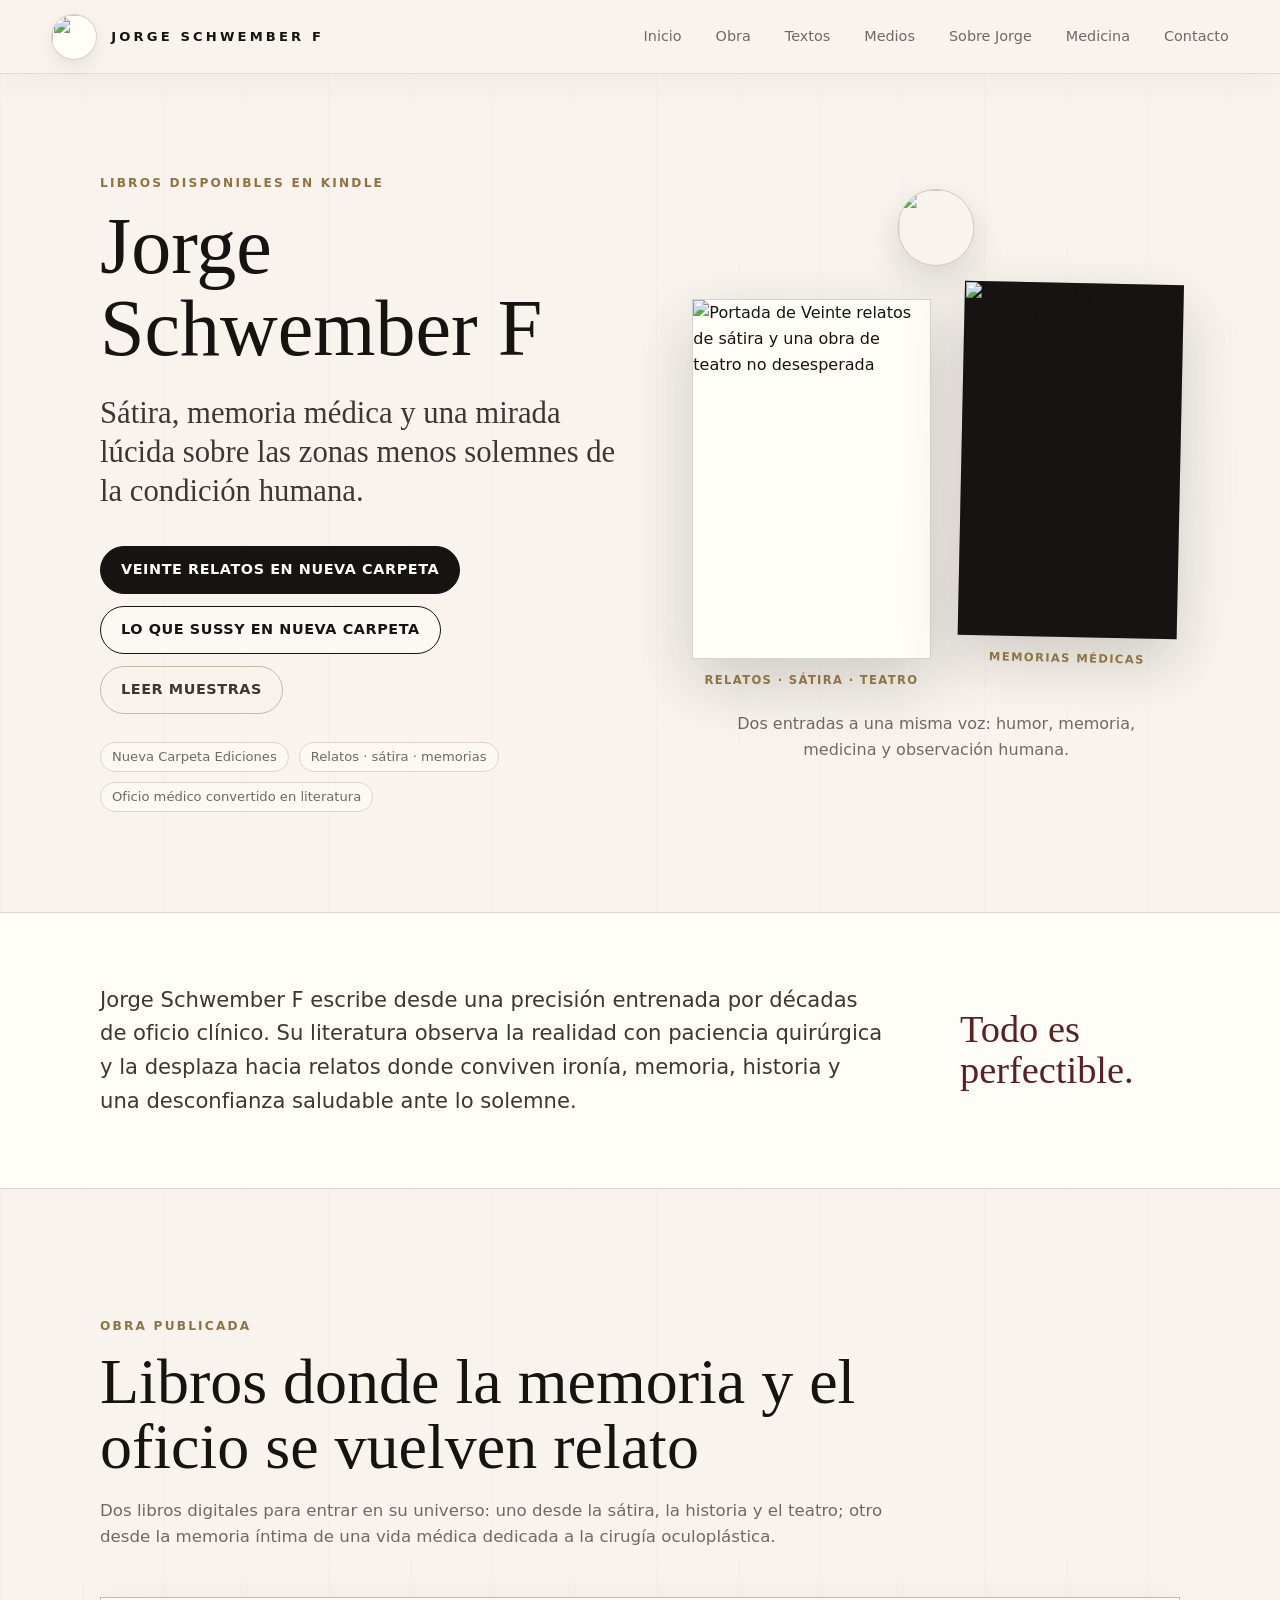
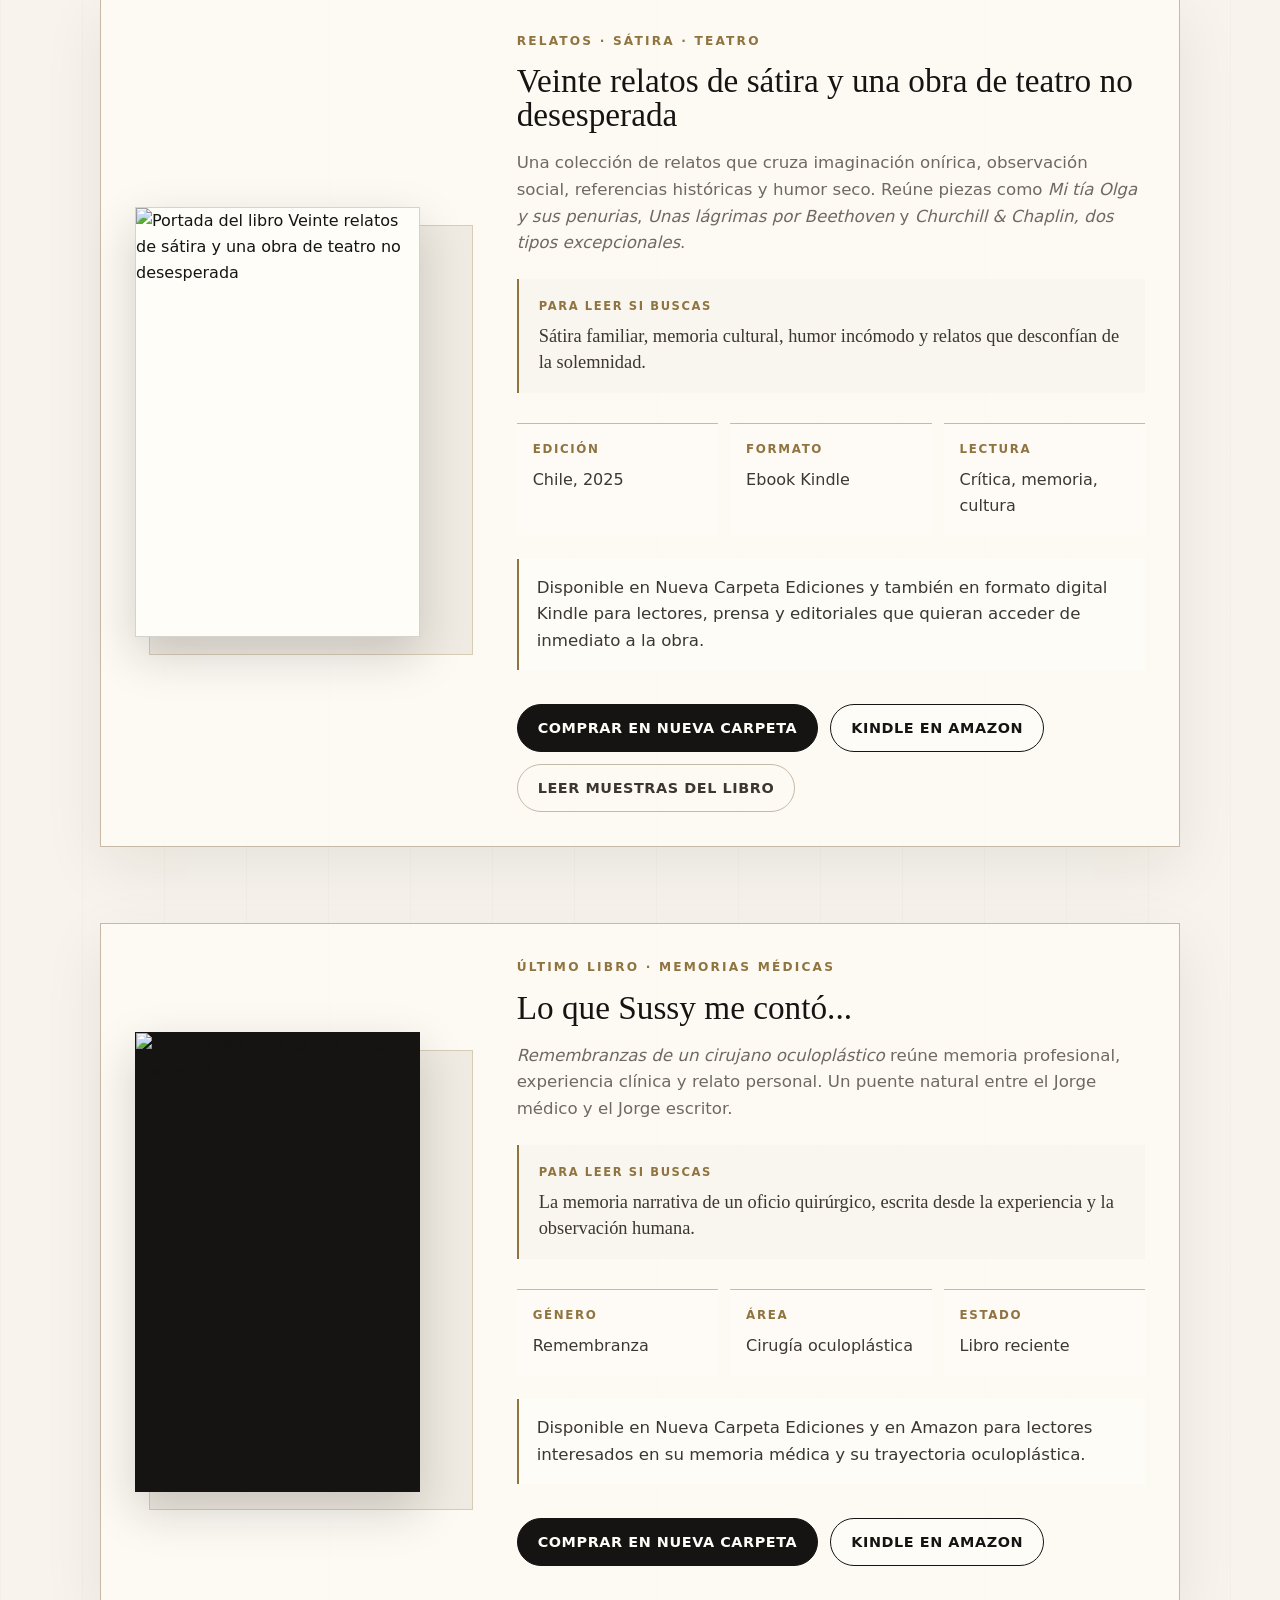
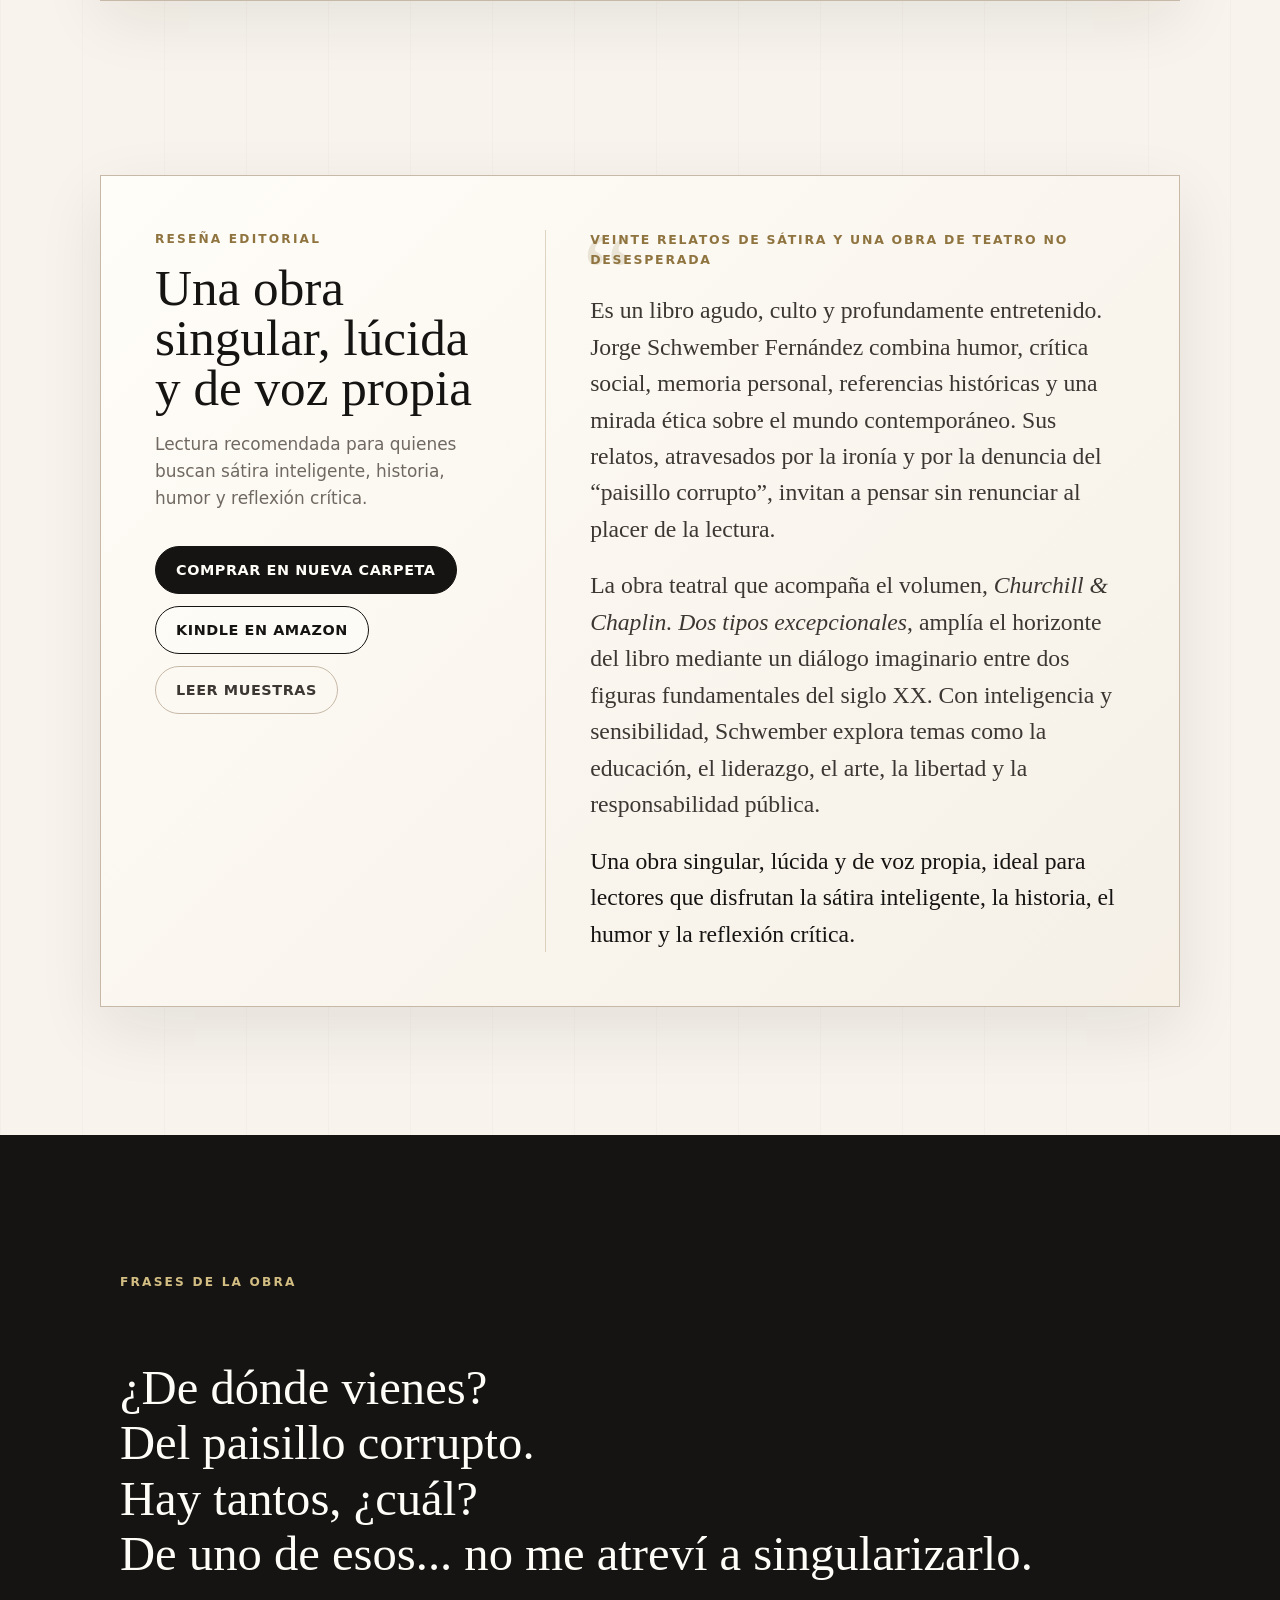
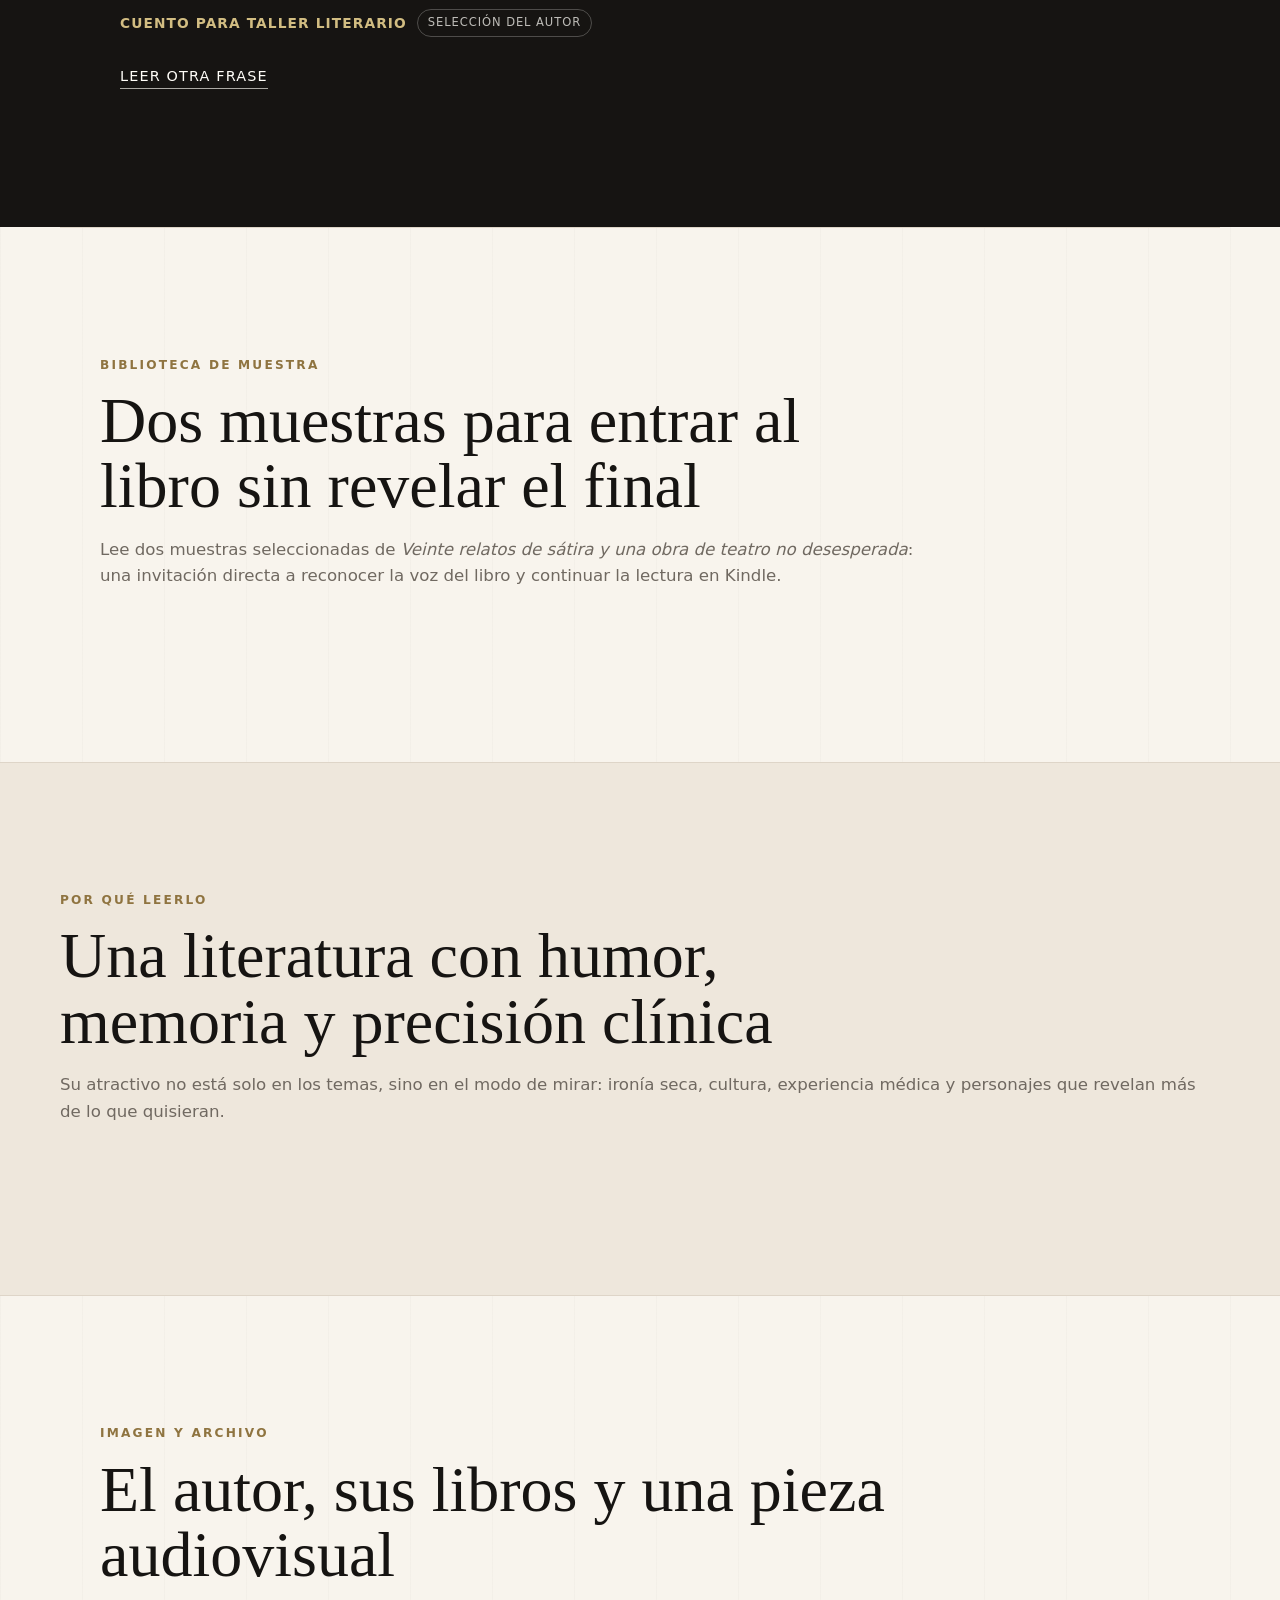
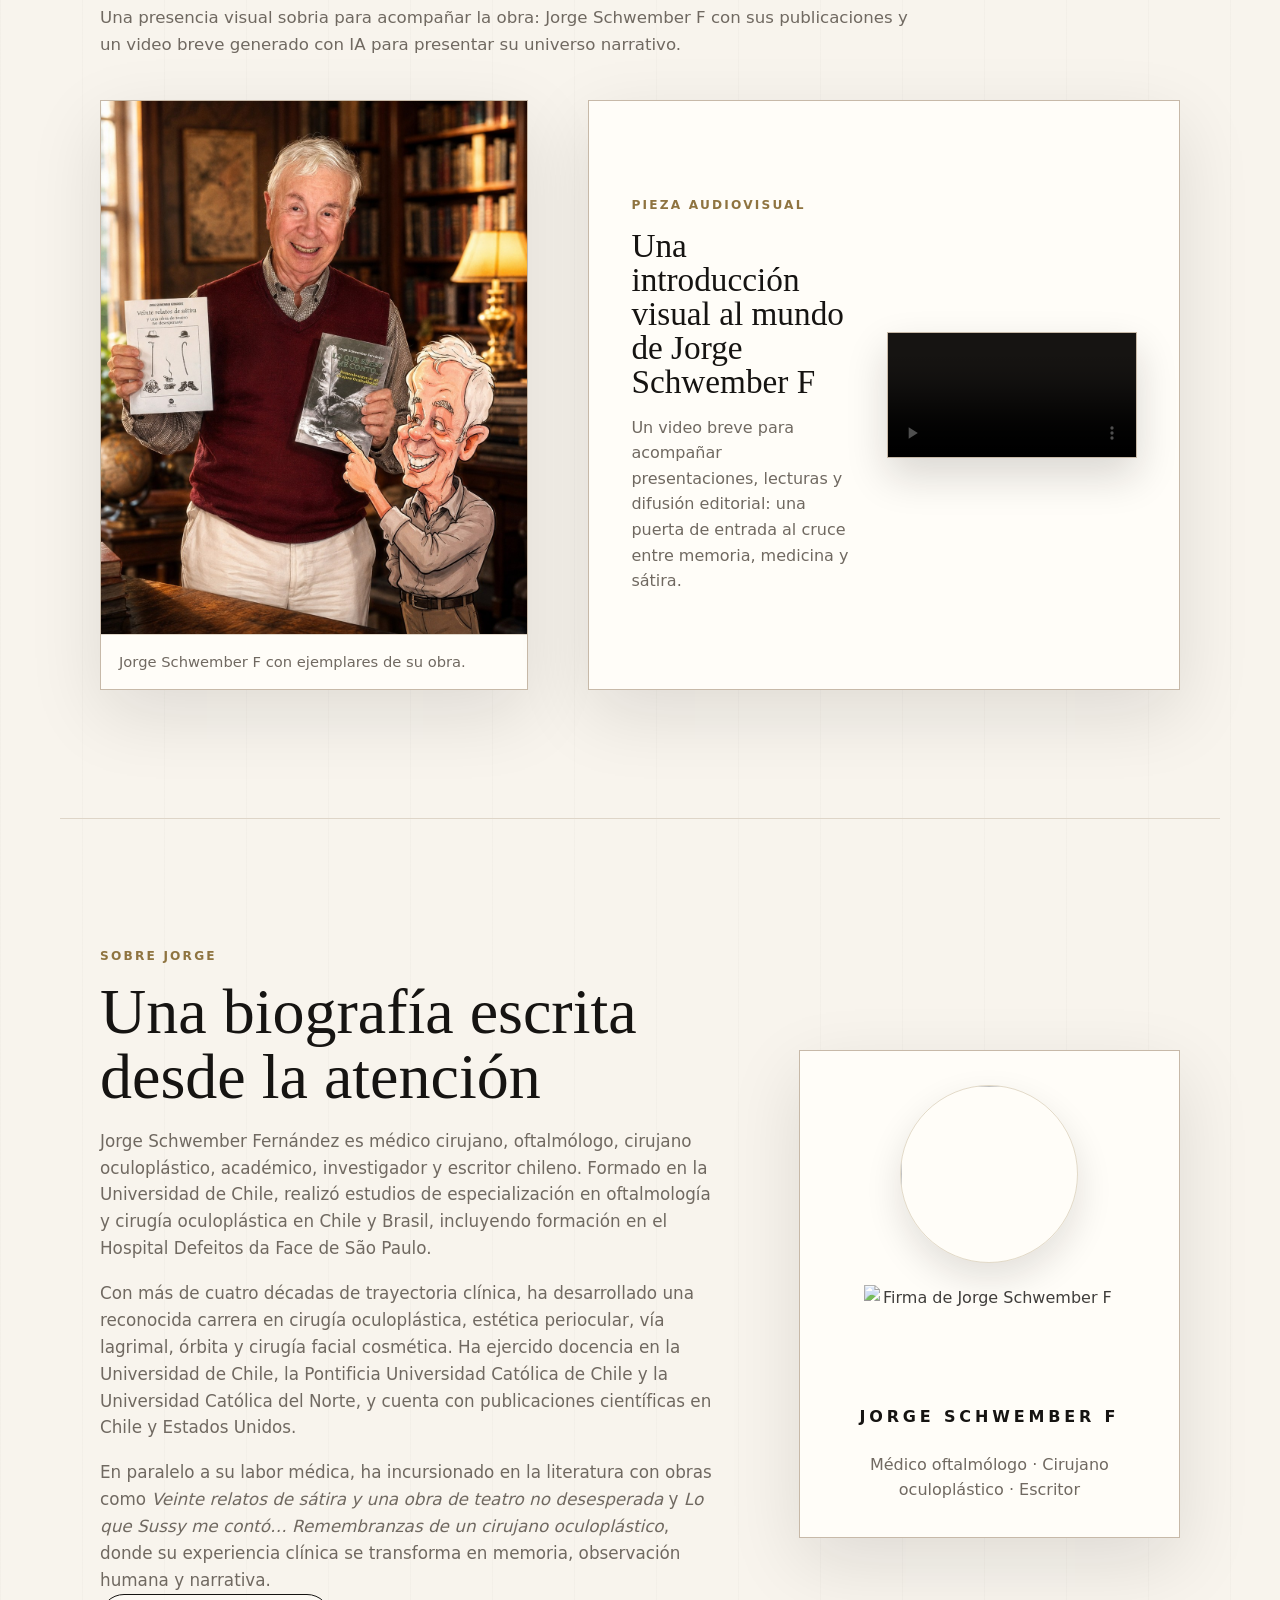
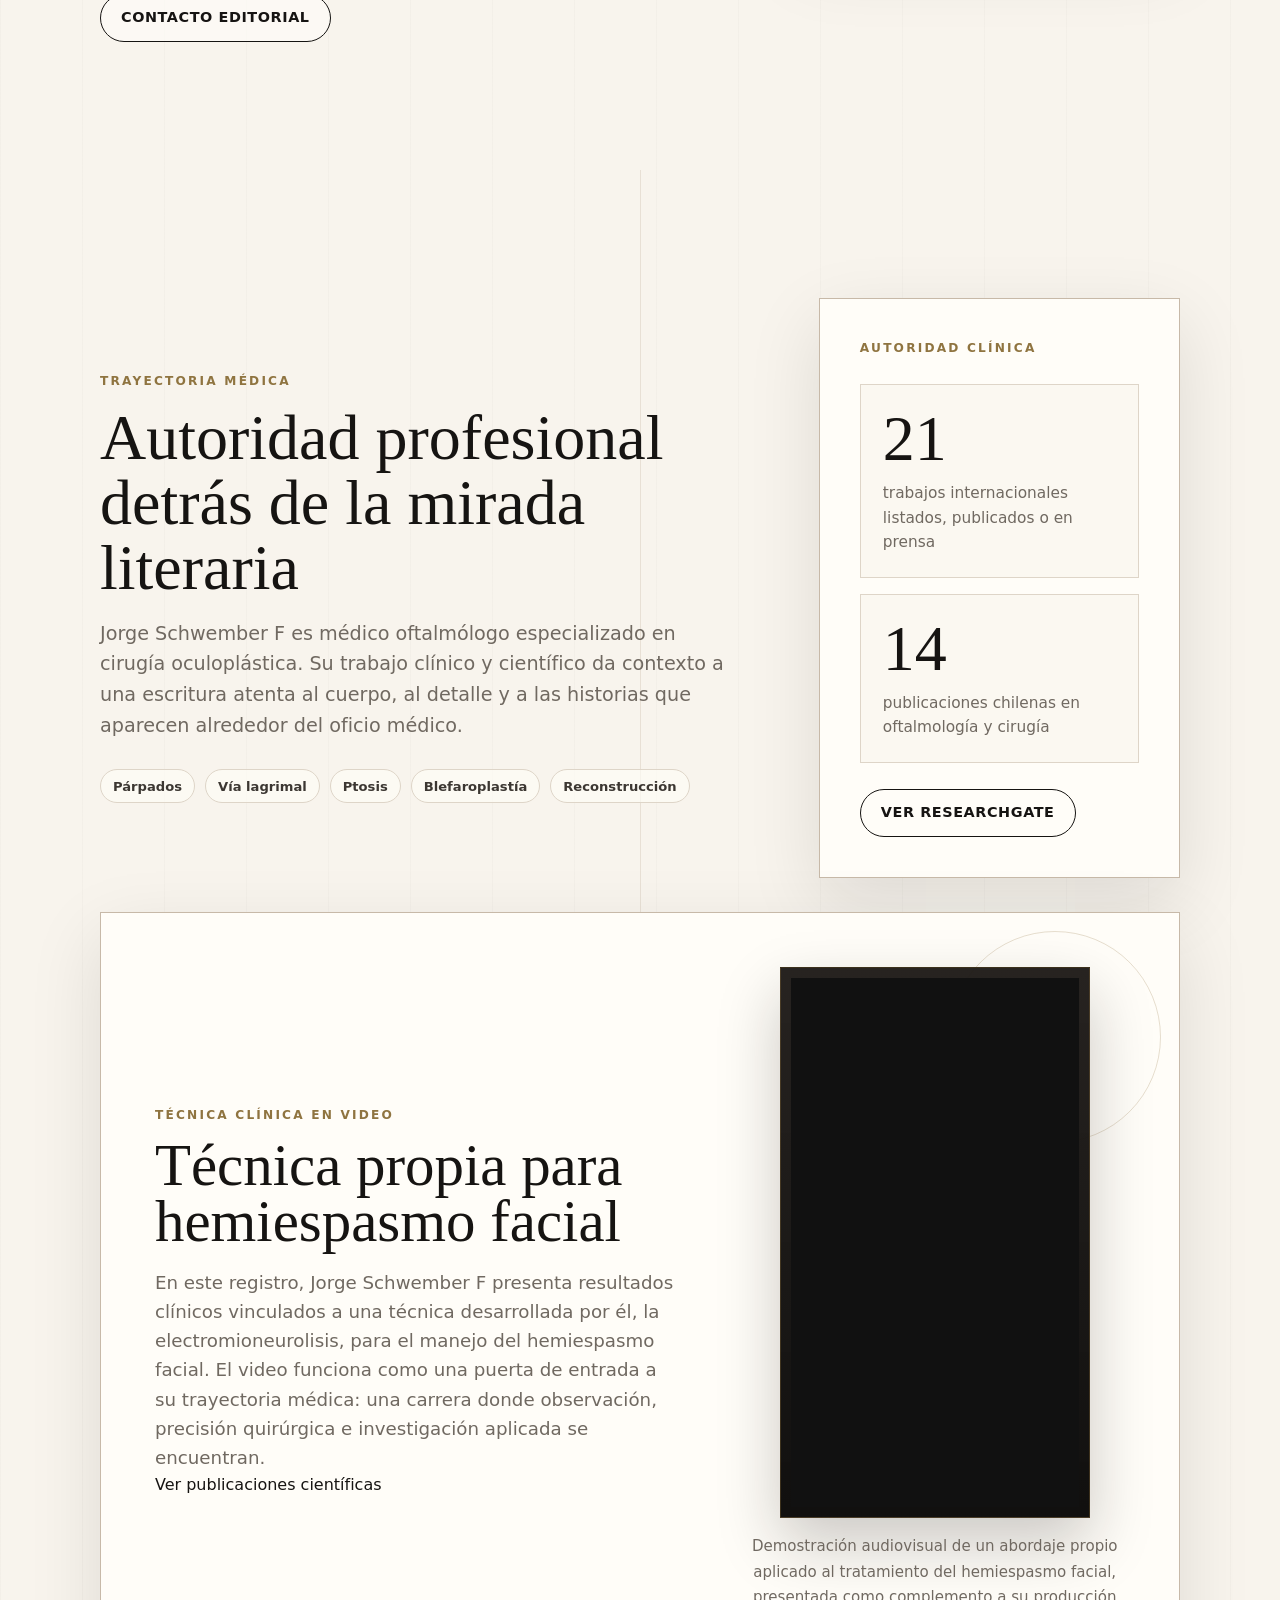
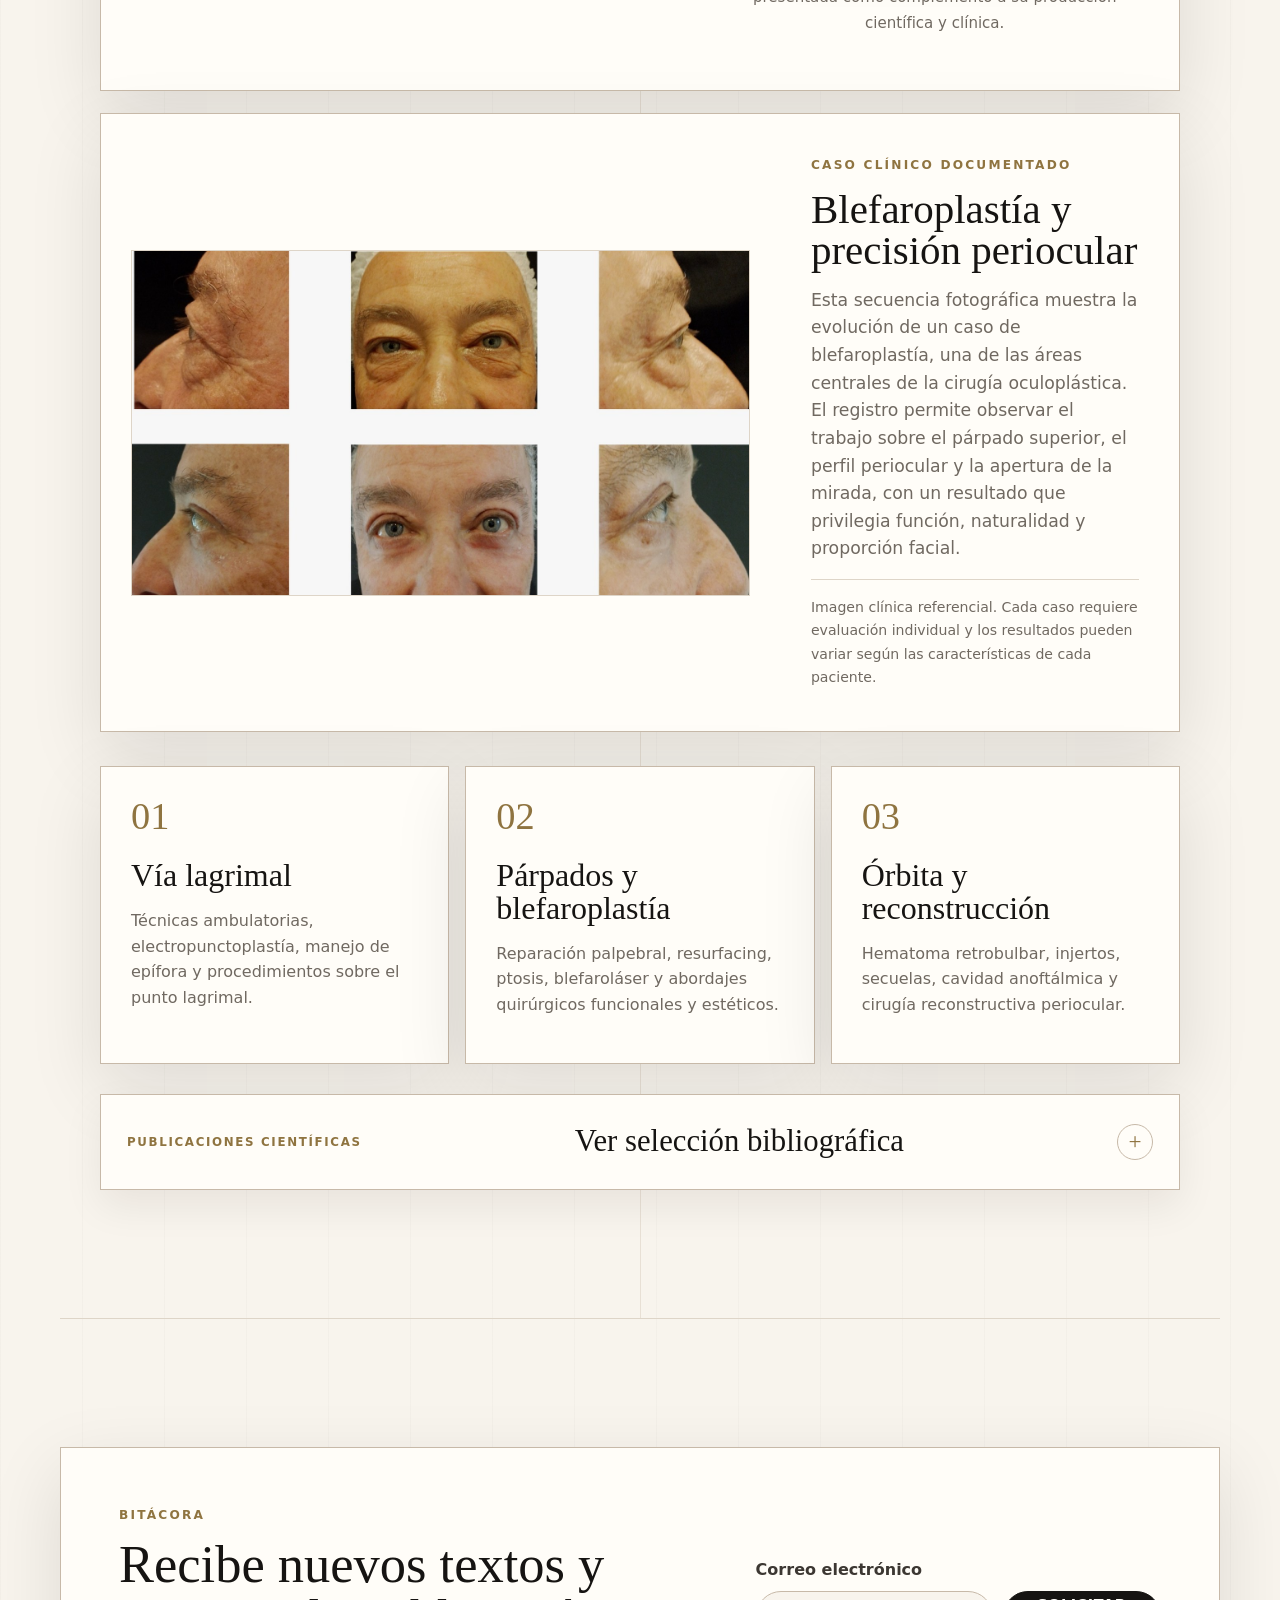
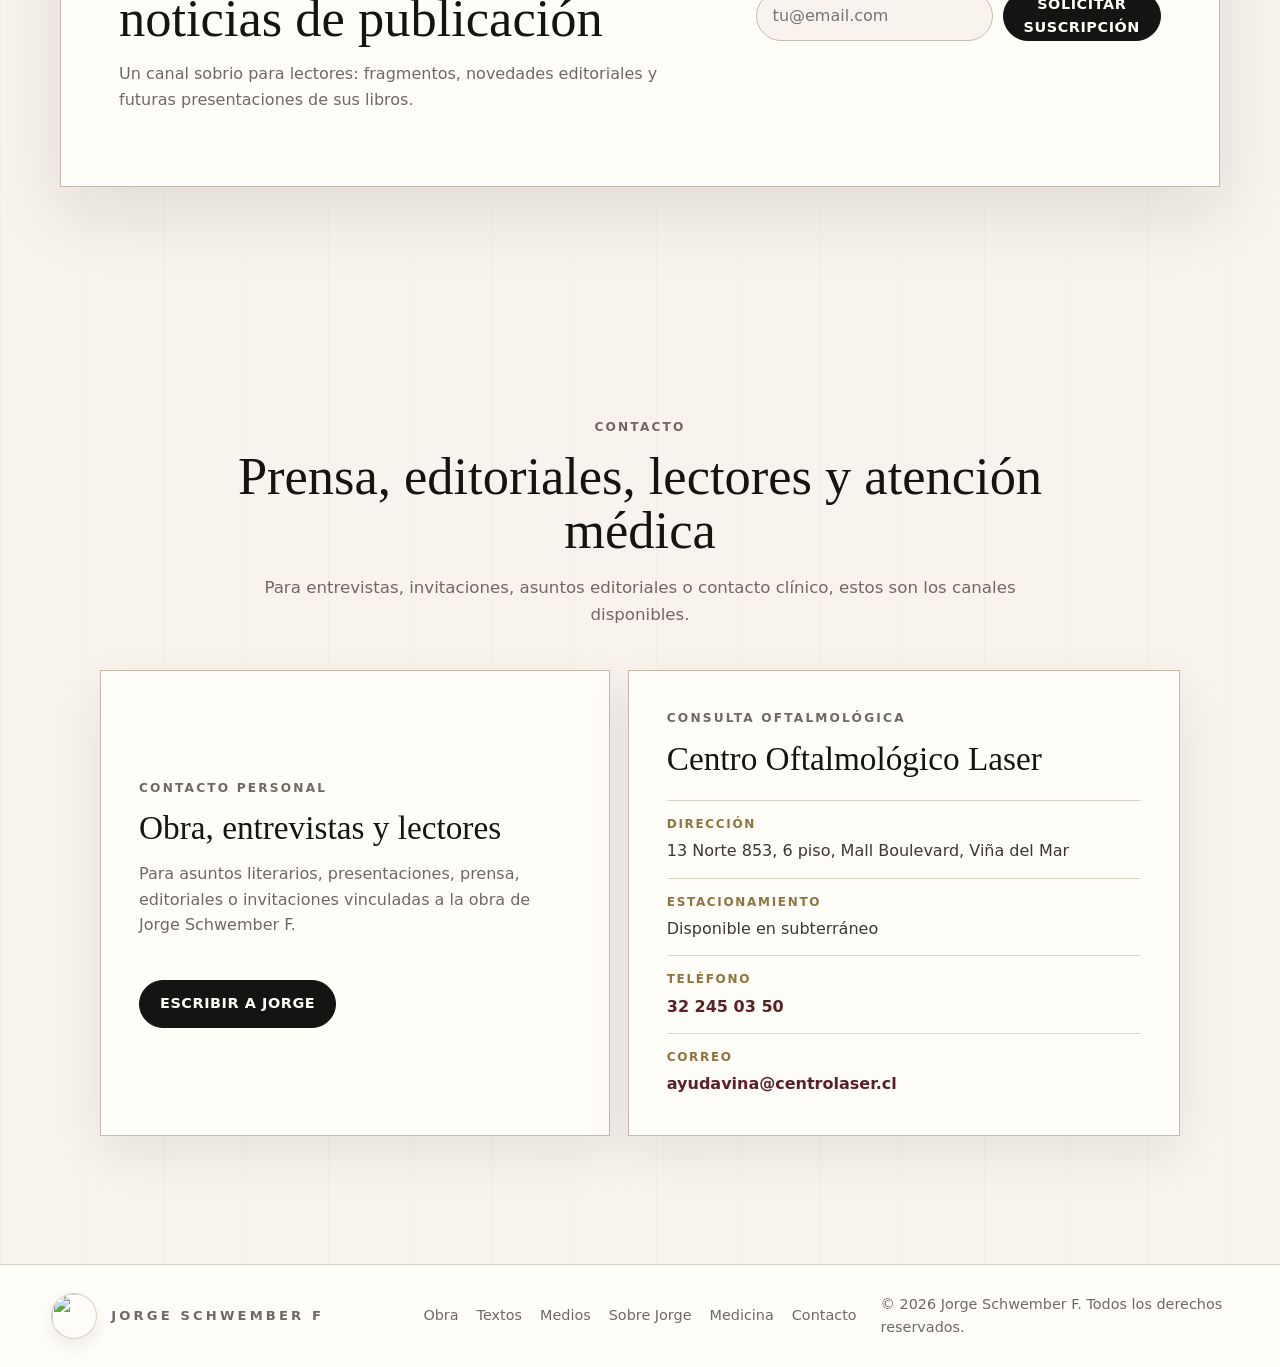
==== commit 99590626: "Add blepharoplasty clinical result" ====
--- a/index.html
+++ b/index.html
@@ -20,7 +20,7 @@
     <meta name="twitter:card" content="summary" />
     <meta name="theme-color" content="#f8f4ed" />
     <link rel="canonical" href="https://jorgeschwember.cl/" />
-    <link rel="stylesheet" href="styles.css?v=20260617-medical-video" />
+    <link rel="stylesheet" href="styles.css?v=20260617-clinical-results" />
   </head>
   <body>
     <a class="skip-link" href="#contenido">Saltar al contenido</a>
@@ -553,6 +553,33 @@
           </div>
         </article>
 
+        <article class="clinical-result-feature reveal" aria-labelledby="clinical-result-title">
+          <div class="clinical-result-image">
+            <img
+              src="assets/blepharoplasty-results.jpeg"
+              alt="Secuencia clínica comparativa de blefaroplastía realizada en el área periocular"
+              width="1500"
+              height="836"
+              loading="lazy"
+              decoding="async"
+            />
+          </div>
+          <div class="clinical-result-copy">
+            <p class="eyebrow">Caso clínico documentado</p>
+            <h3 id="clinical-result-title">Blefaroplastía y precisión periocular</h3>
+            <p>
+              Esta secuencia fotográfica muestra la evolución de un caso de blefaroplastía, una de
+              las áreas centrales de la cirugía oculoplástica. El registro permite observar el
+              trabajo sobre el párpado superior, el perfil periocular y la apertura de la mirada,
+              con un resultado que privilegia función, naturalidad y proporción facial.
+            </p>
+            <p class="clinical-note">
+              Imagen clínica referencial. Cada caso requiere evaluación individual y los resultados
+              pueden variar según las características de cada paciente.
+            </p>
+          </div>
+        </article>
+
         <div class="research-areas reveal" aria-label="Líneas de investigación">
           <article>
             <span>01</span>
--- a/styles.css
+++ b/styles.css
@@ -657,6 +657,7 @@
 
 .medical-index-card,
 .medical-video-feature,
+.clinical-result-feature,
 .publication-panel,
 .research-areas article,
 .archive-strip {
@@ -793,6 +794,52 @@
   font-size: 0.94rem;
   line-height: 1.7;
   text-align: center;
+}
+
+.clinical-result-feature {
+  display: grid;
+  grid-template-columns: minmax(0, 0.64fr) minmax(280px, 0.36fr);
+  gap: clamp(24px, 4vw, 52px);
+  align-items: center;
+  margin-top: 22px;
+  padding: clamp(18px, 3vw, 30px);
+  position: relative;
+  z-index: 1;
+}
+
+.clinical-result-image {
+  overflow: hidden;
+  border: 1px solid var(--line);
+  background: #f4f0e9;
+}
+
+.clinical-result-image img {
+  display: block;
+  width: 100%;
+  height: auto;
+}
+
+.clinical-result-copy {
+  min-width: 0;
+  padding: clamp(6px, 1vw, 12px) clamp(2px, 1vw, 10px);
+}
+
+.clinical-result-copy h3 {
+  font-size: clamp(1.8rem, 3.2vw, 3.15rem);
+  line-height: 1;
+}
+
+.clinical-result-copy p:not(.eyebrow) {
+  margin: 16px 0 0;
+  color: var(--muted);
+  font-size: clamp(0.98rem, 1.35vw, 1.08rem);
+}
+
+.clinical-note {
+  padding-top: 16px;
+  border-top: 1px solid var(--line);
+  font-size: 0.88rem !important;
+  line-height: 1.65;
 }
 
 .research-areas {
@@ -1955,6 +2002,7 @@
   .intro-inner,
   .medical-hero,
   .medical-video-feature,
+  .clinical-result-feature,
   .publication-panel-head,
   .research-areas,
   .publication-panel,
@@ -2176,6 +2224,7 @@
   .publication-disclosure summary,
   .medical-index-card,
   .medical-video-feature,
+  .clinical-result-feature,
   .research-areas article {
     padding: 22px;
   }
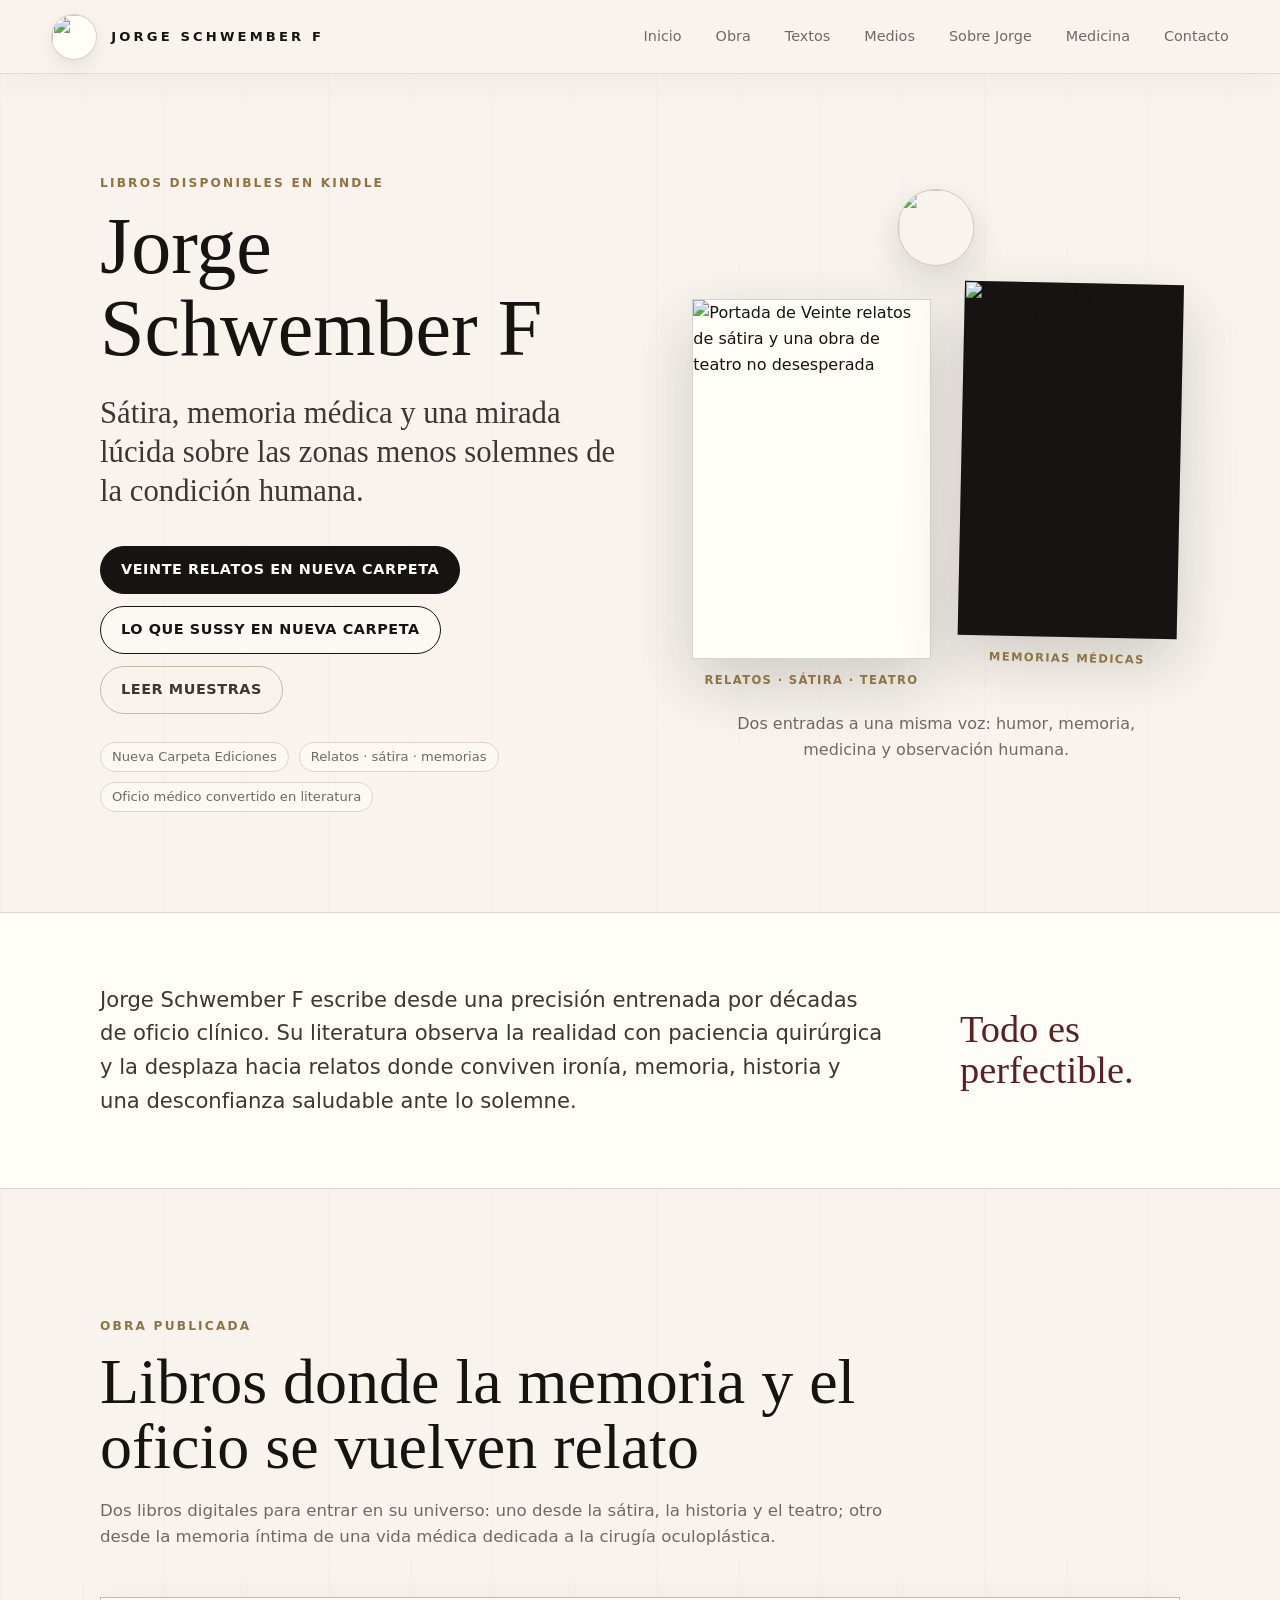
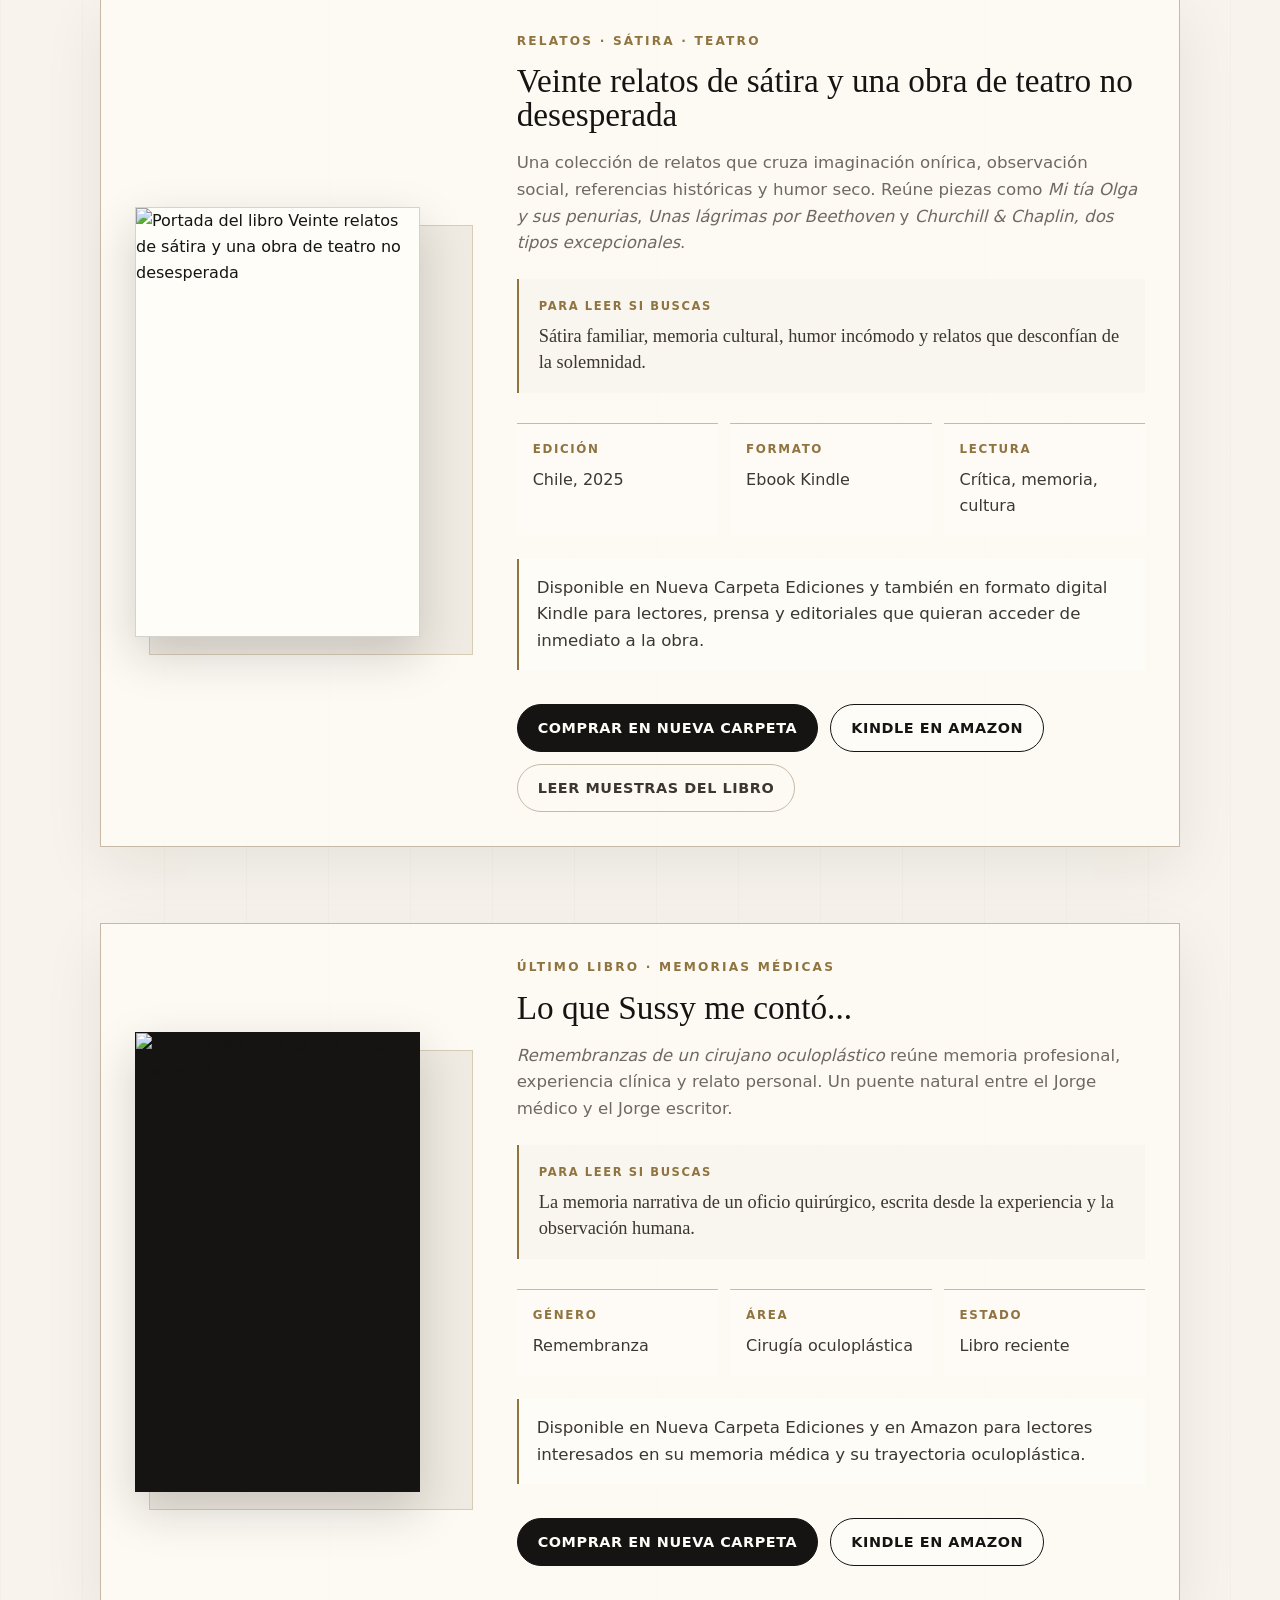
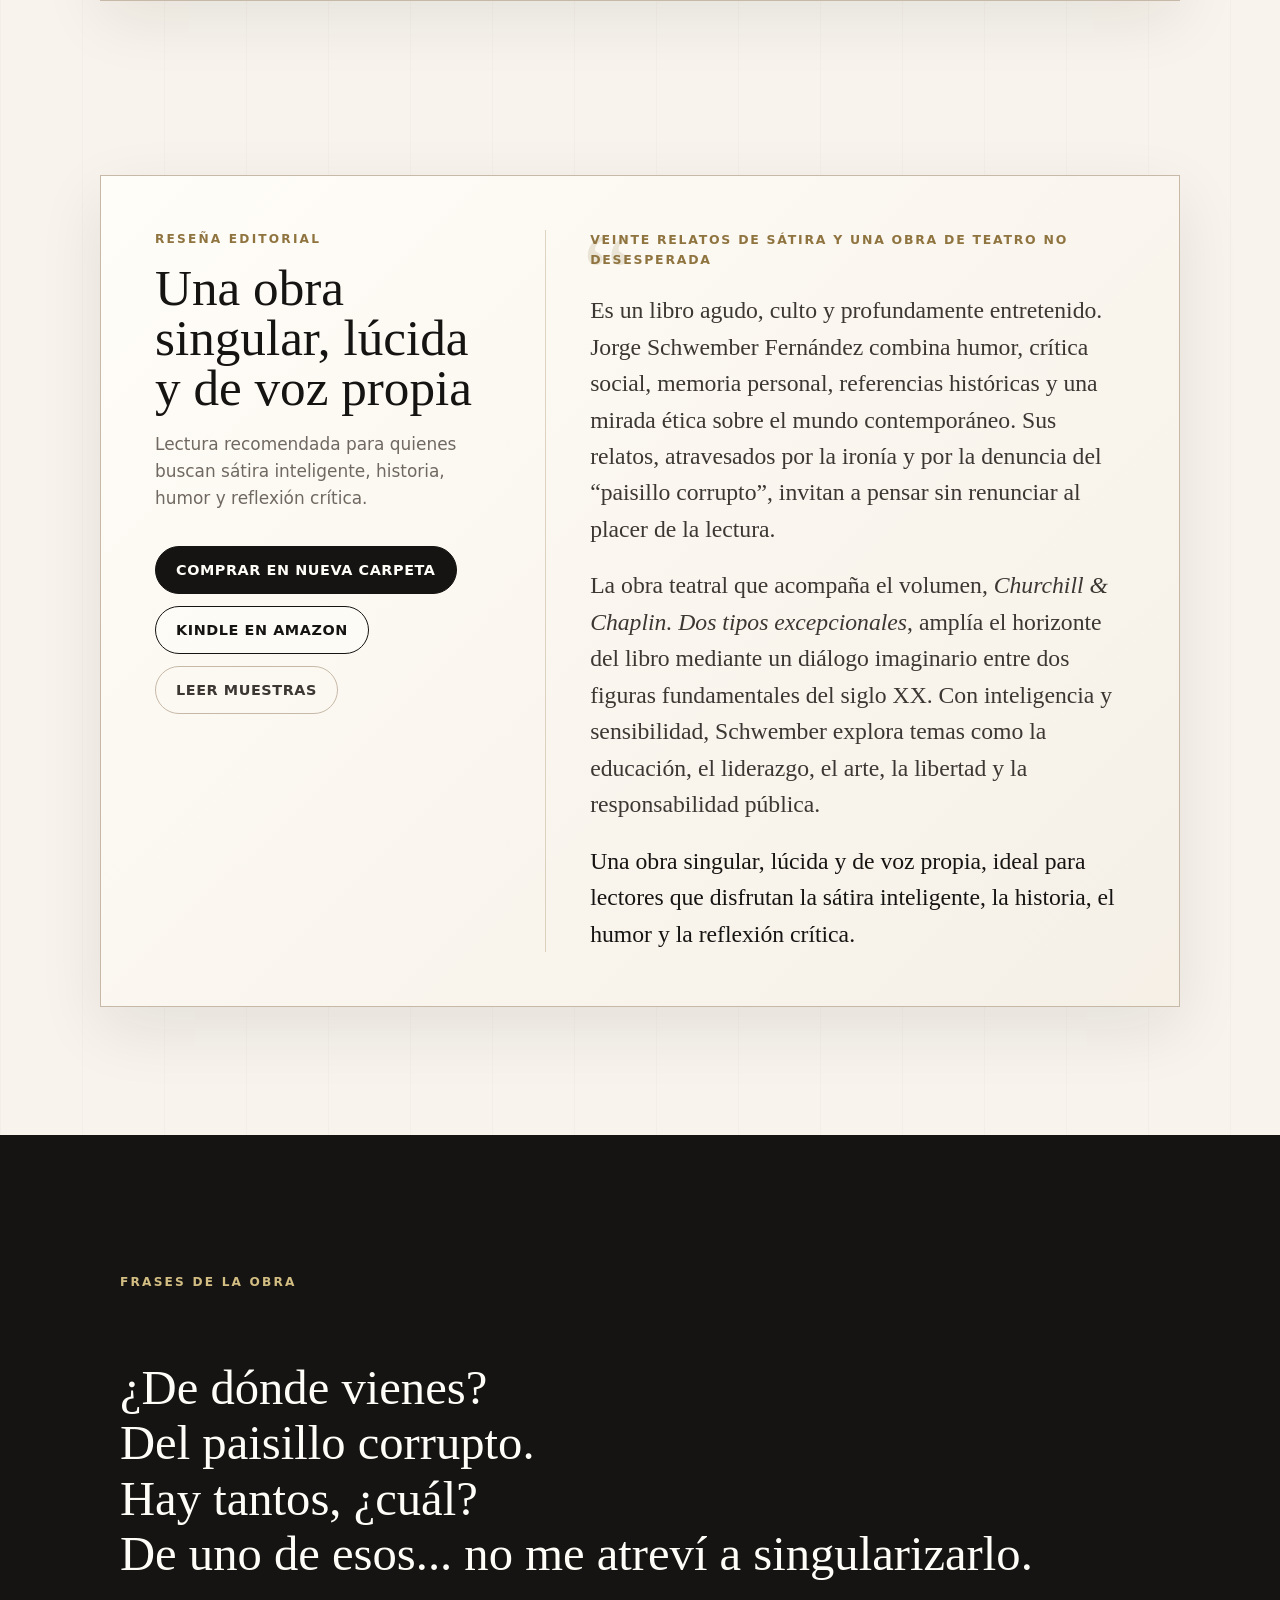
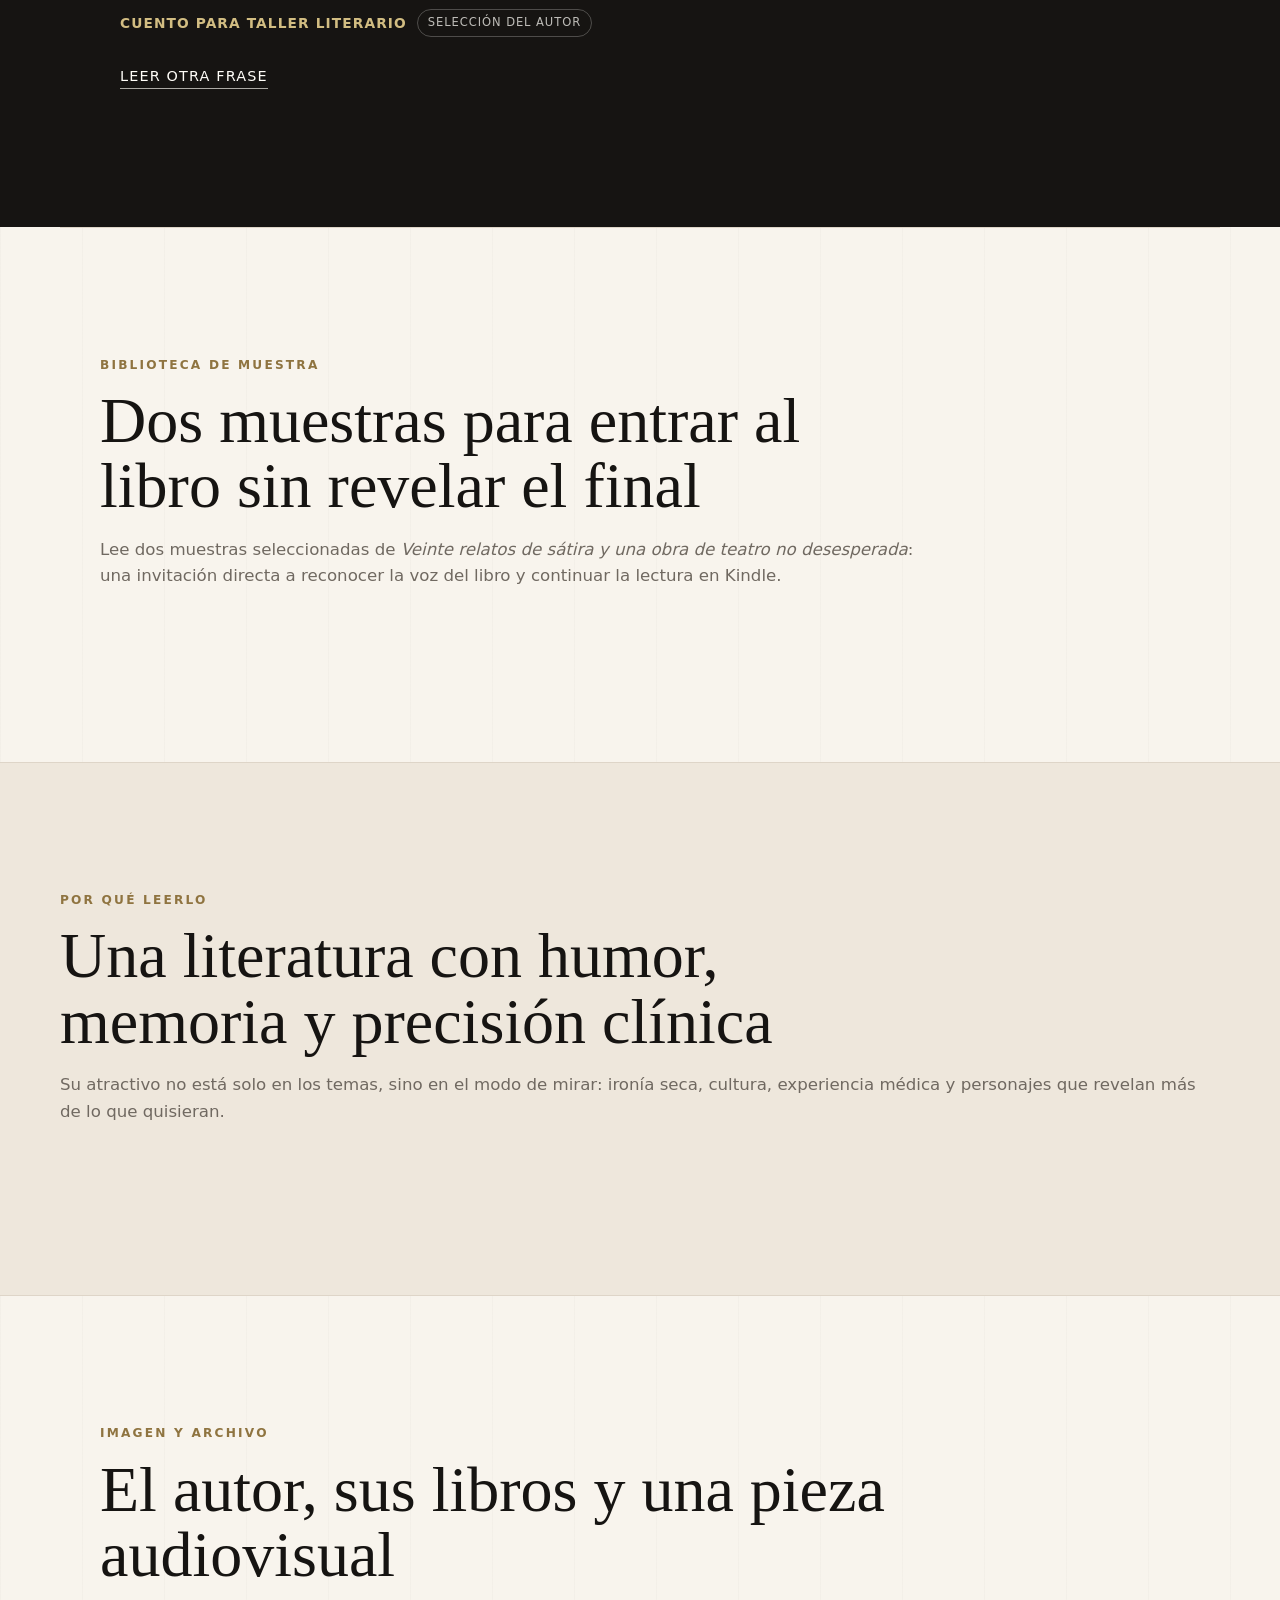
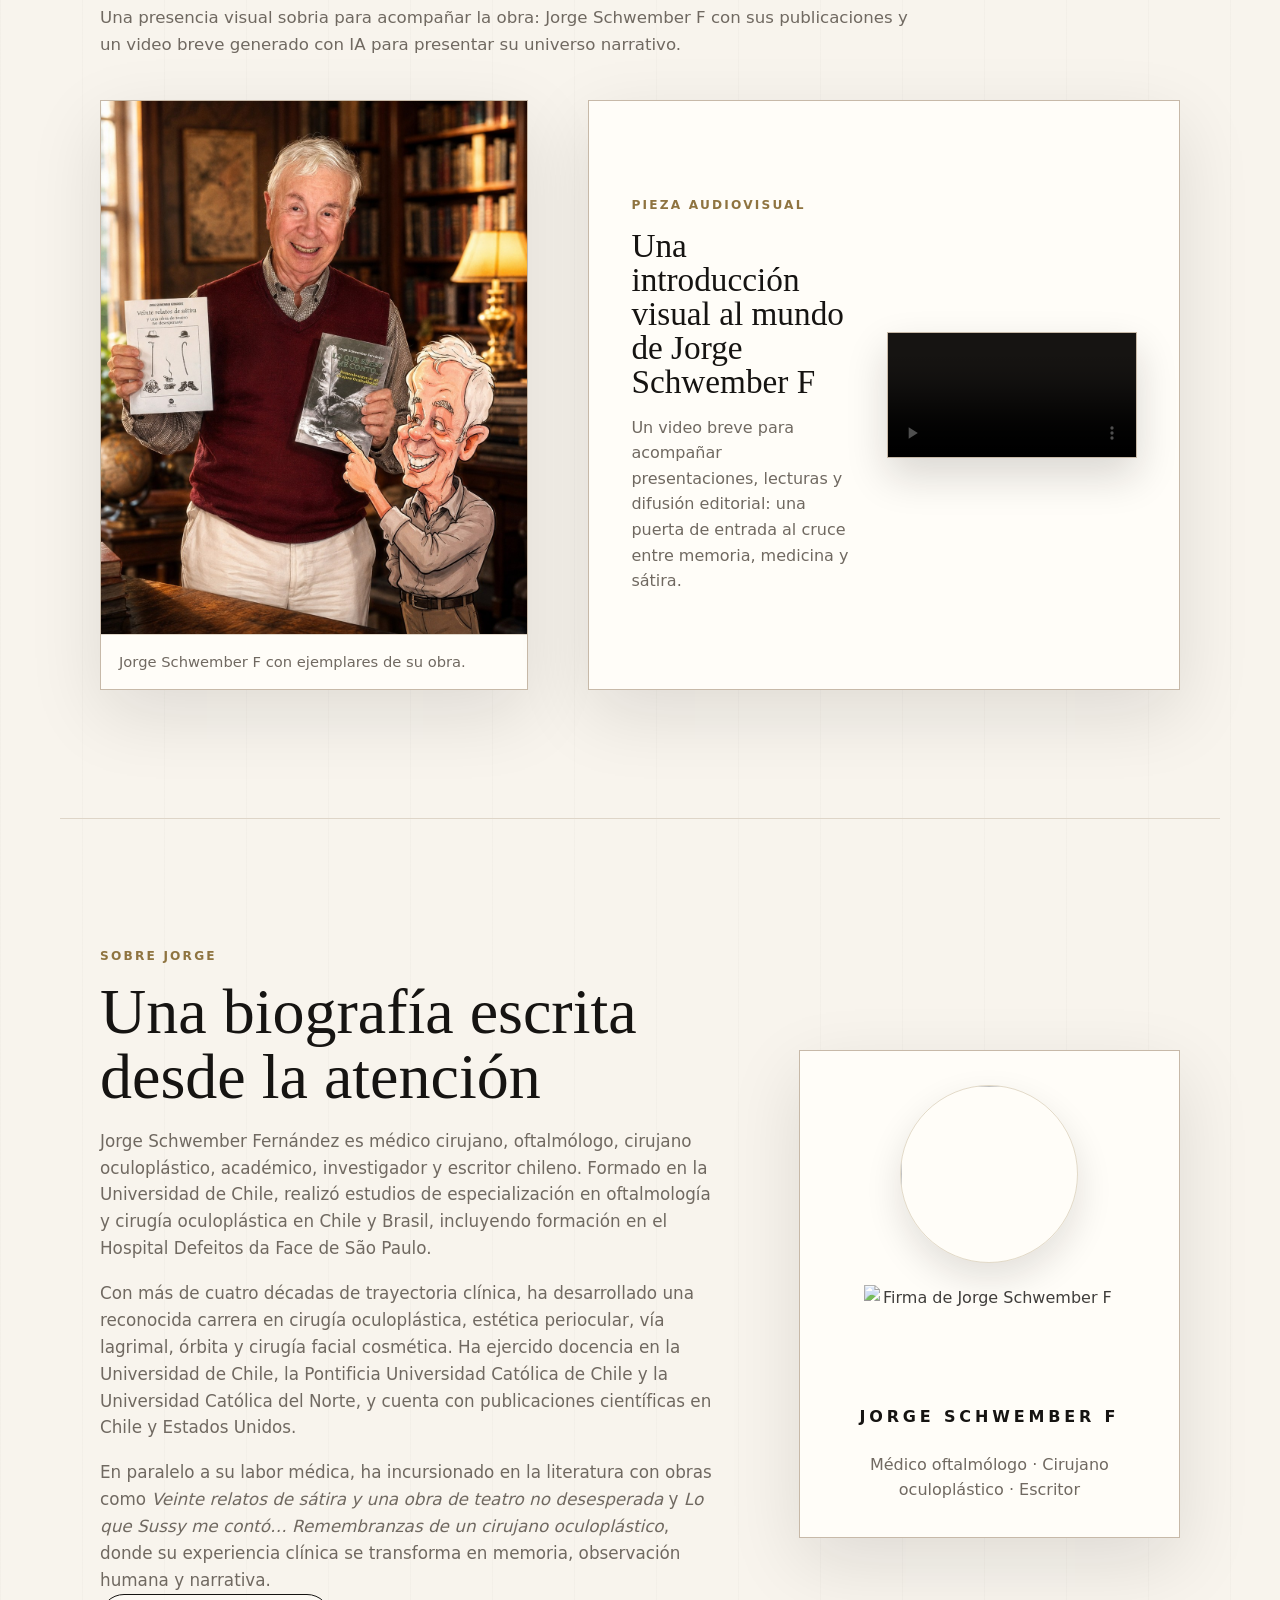
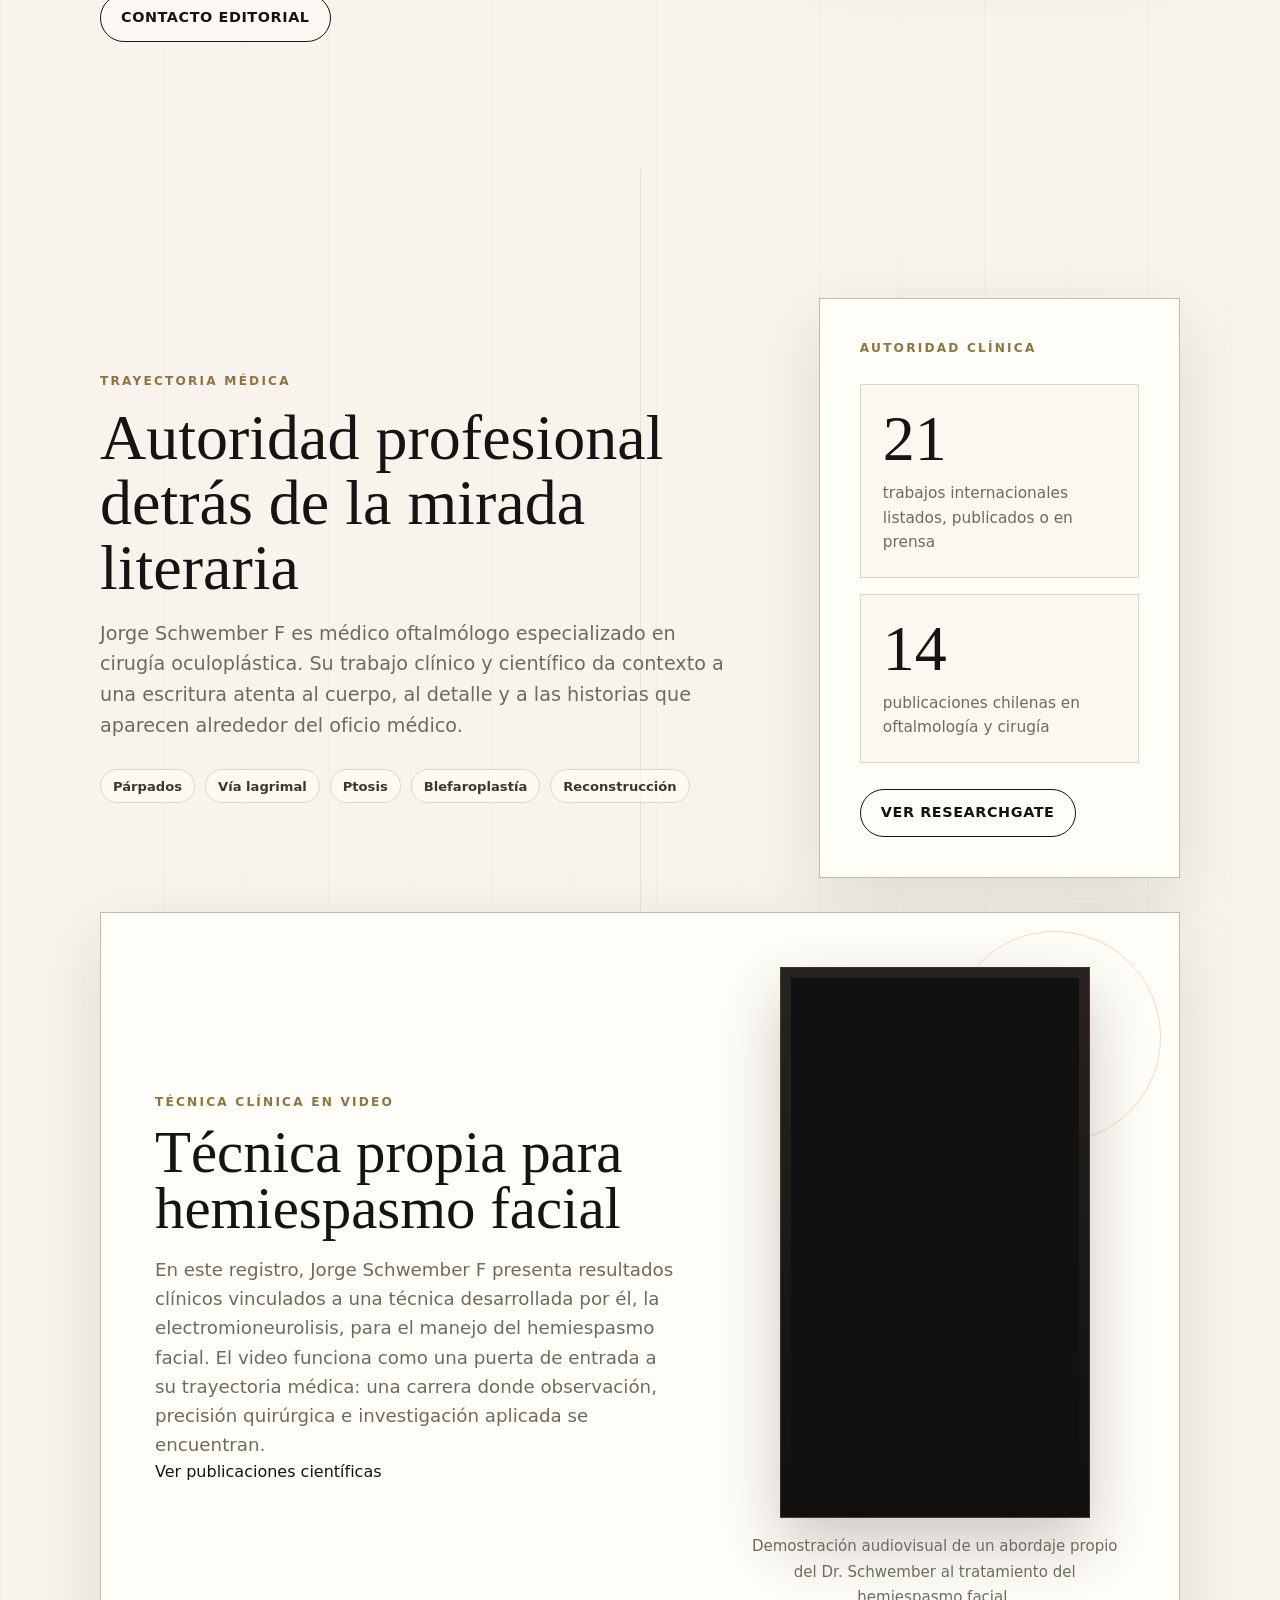
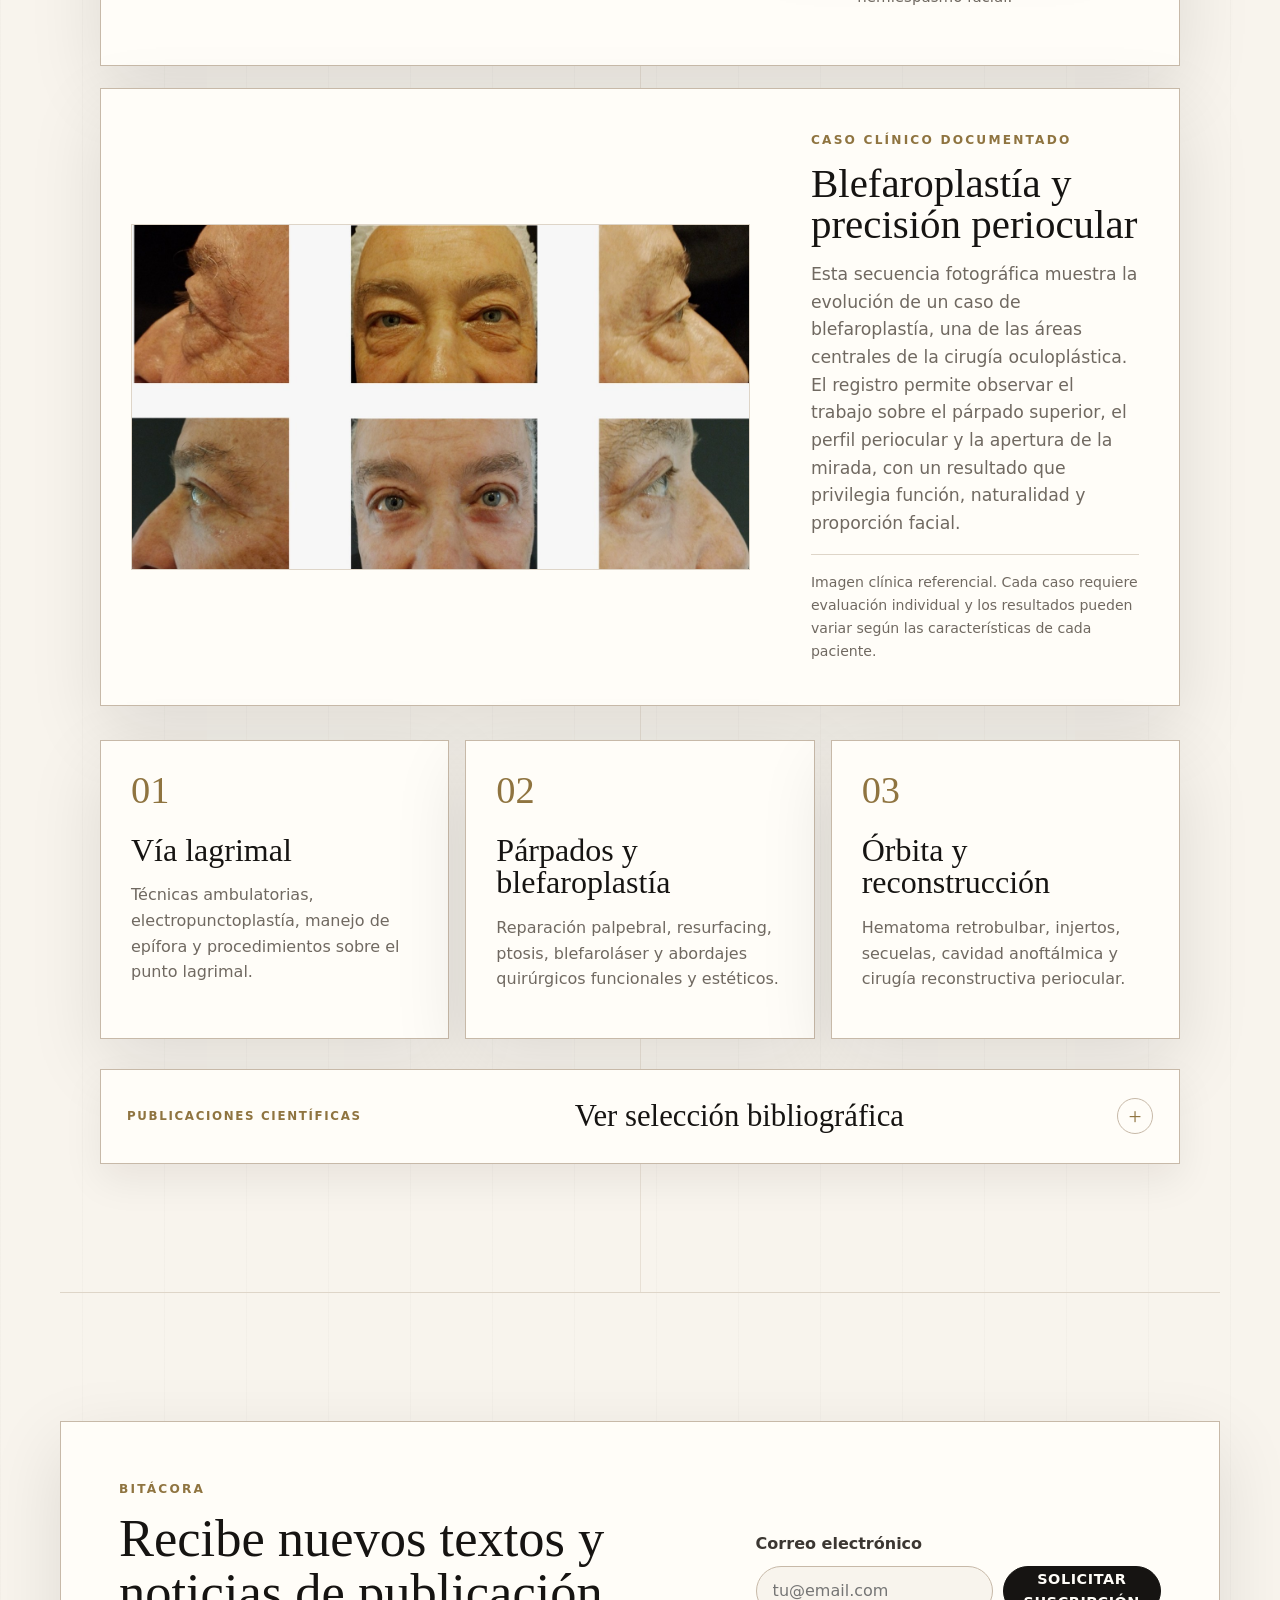
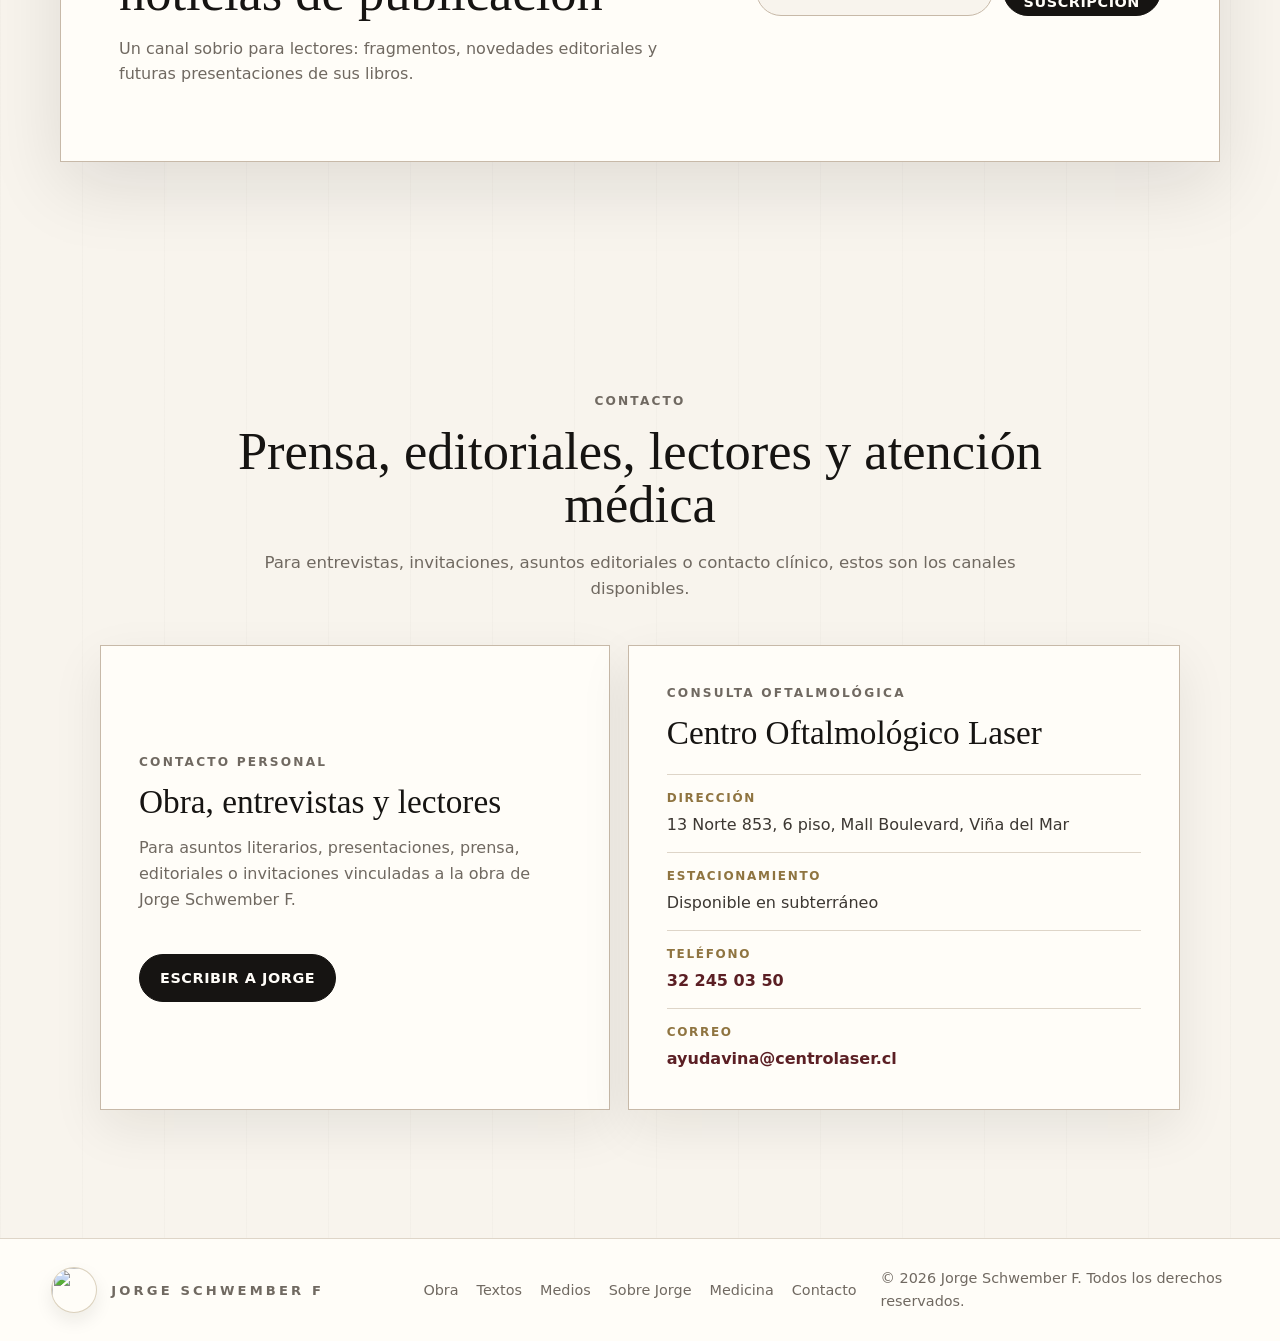
==== commit 042eb51e: "Refine hemifacial spasm video caption" ====
--- a/index.html
+++ b/index.html
@@ -547,8 +547,8 @@
               ></iframe>
             </div>
             <p>
-              Demostración audiovisual de un abordaje propio aplicado al tratamiento del hemiespasmo
-              facial, presentada como complemento a su producción científica y clínica.
+              Demostración audiovisual de un abordaje propio del Dr. Schwember al tratamiento del
+              hemiespasmo facial.
             </p>
           </div>
         </article>
